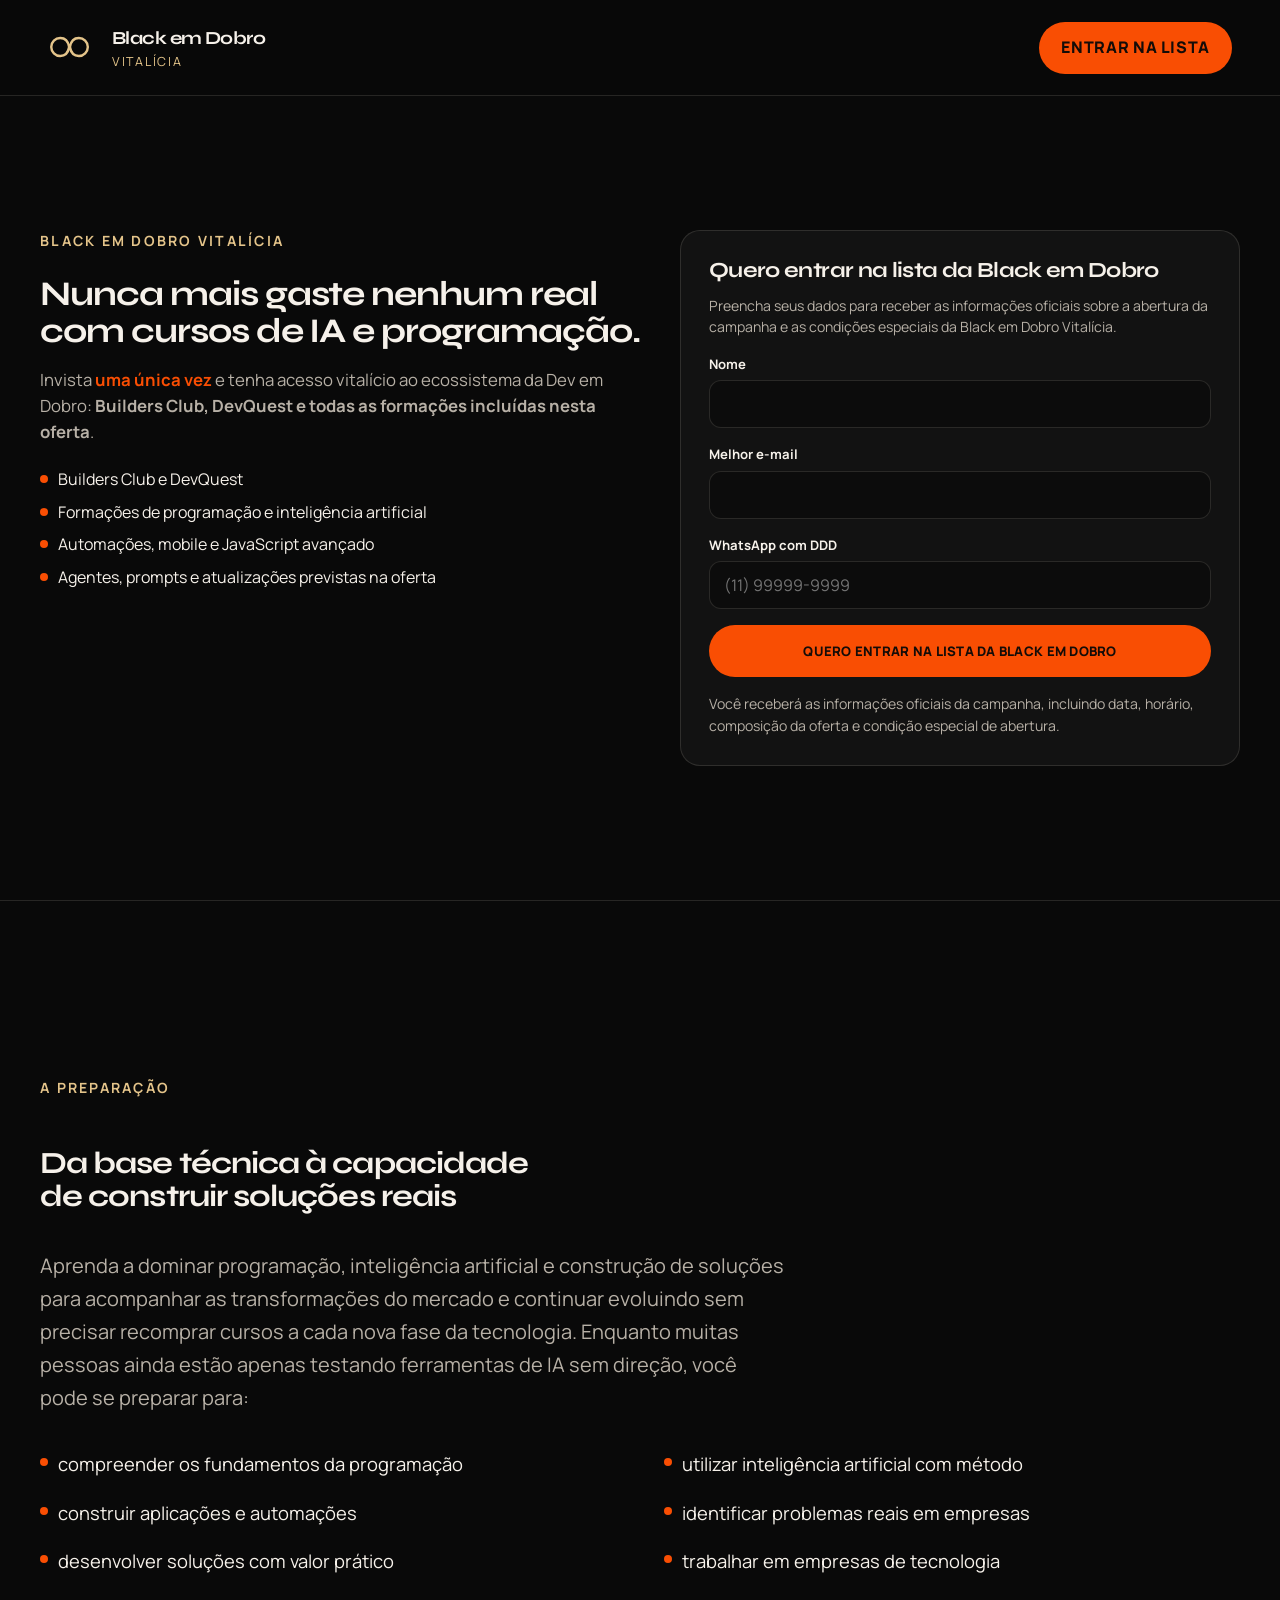
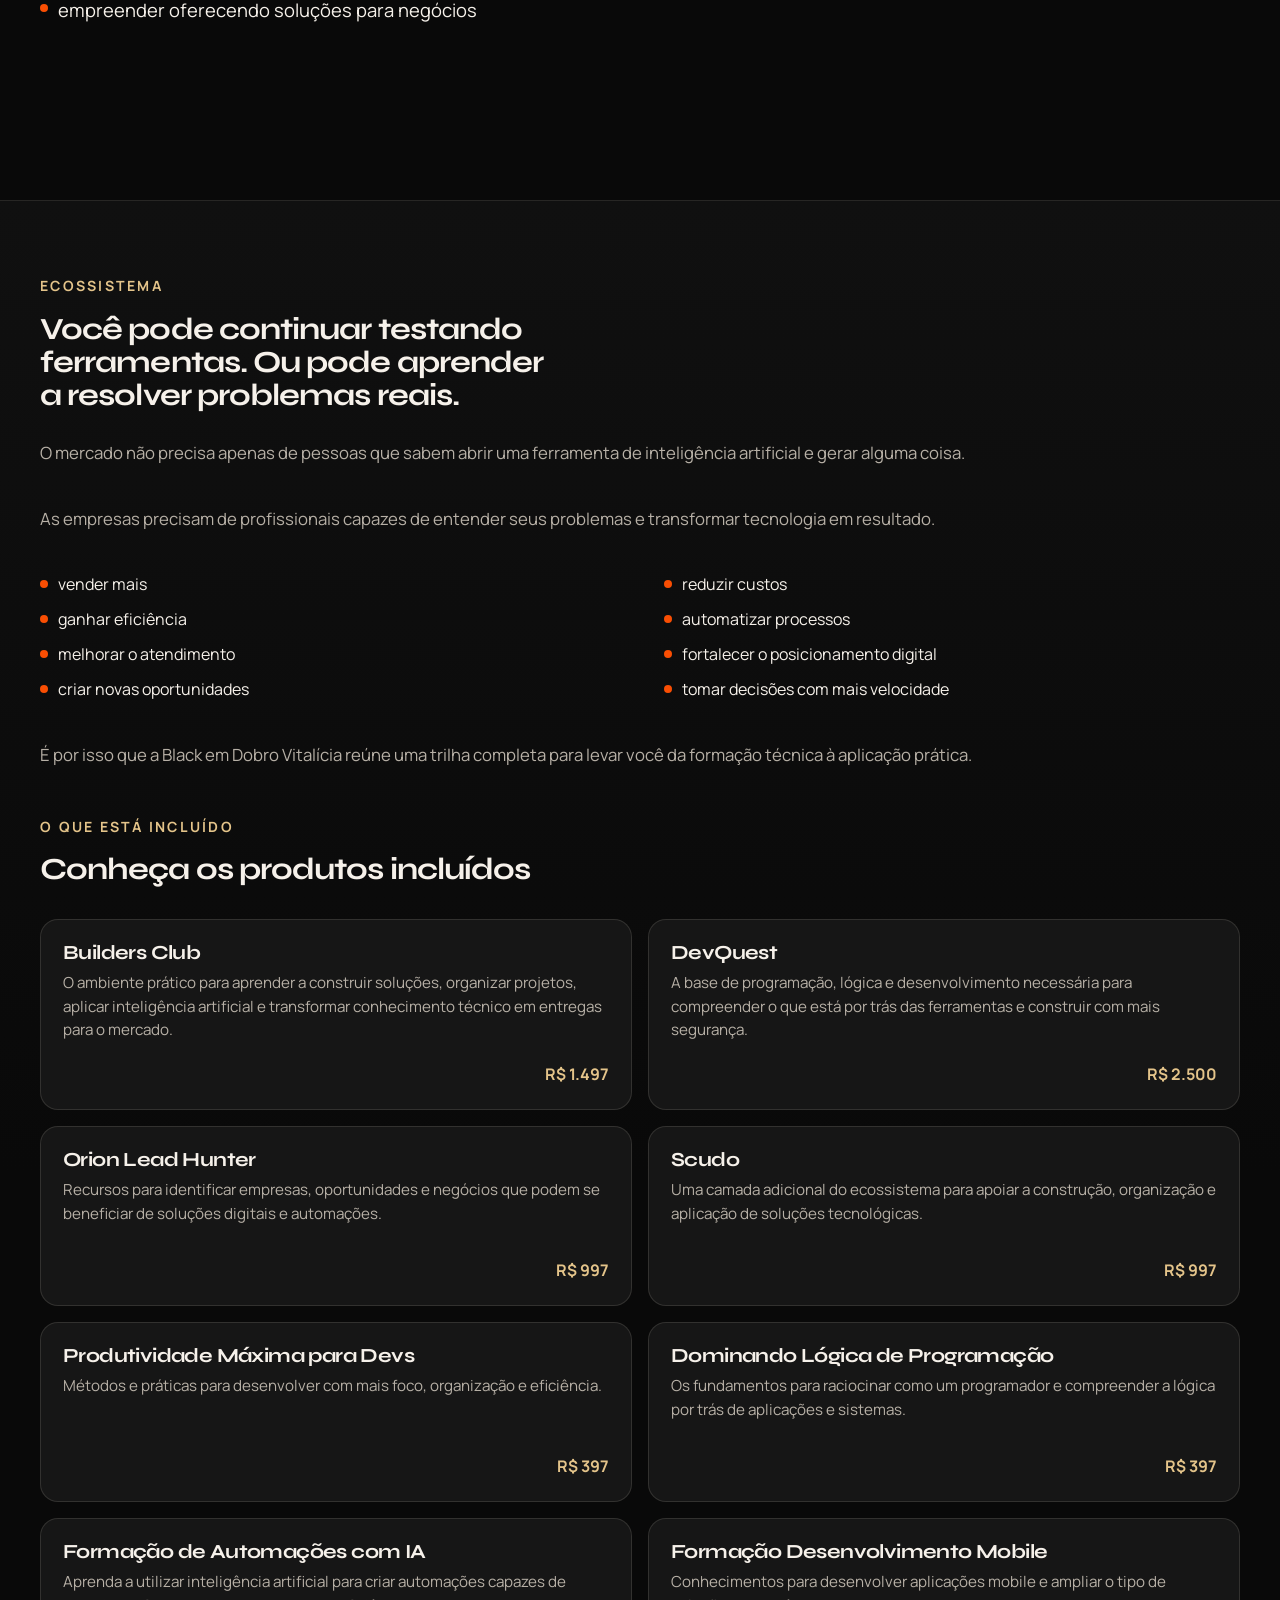
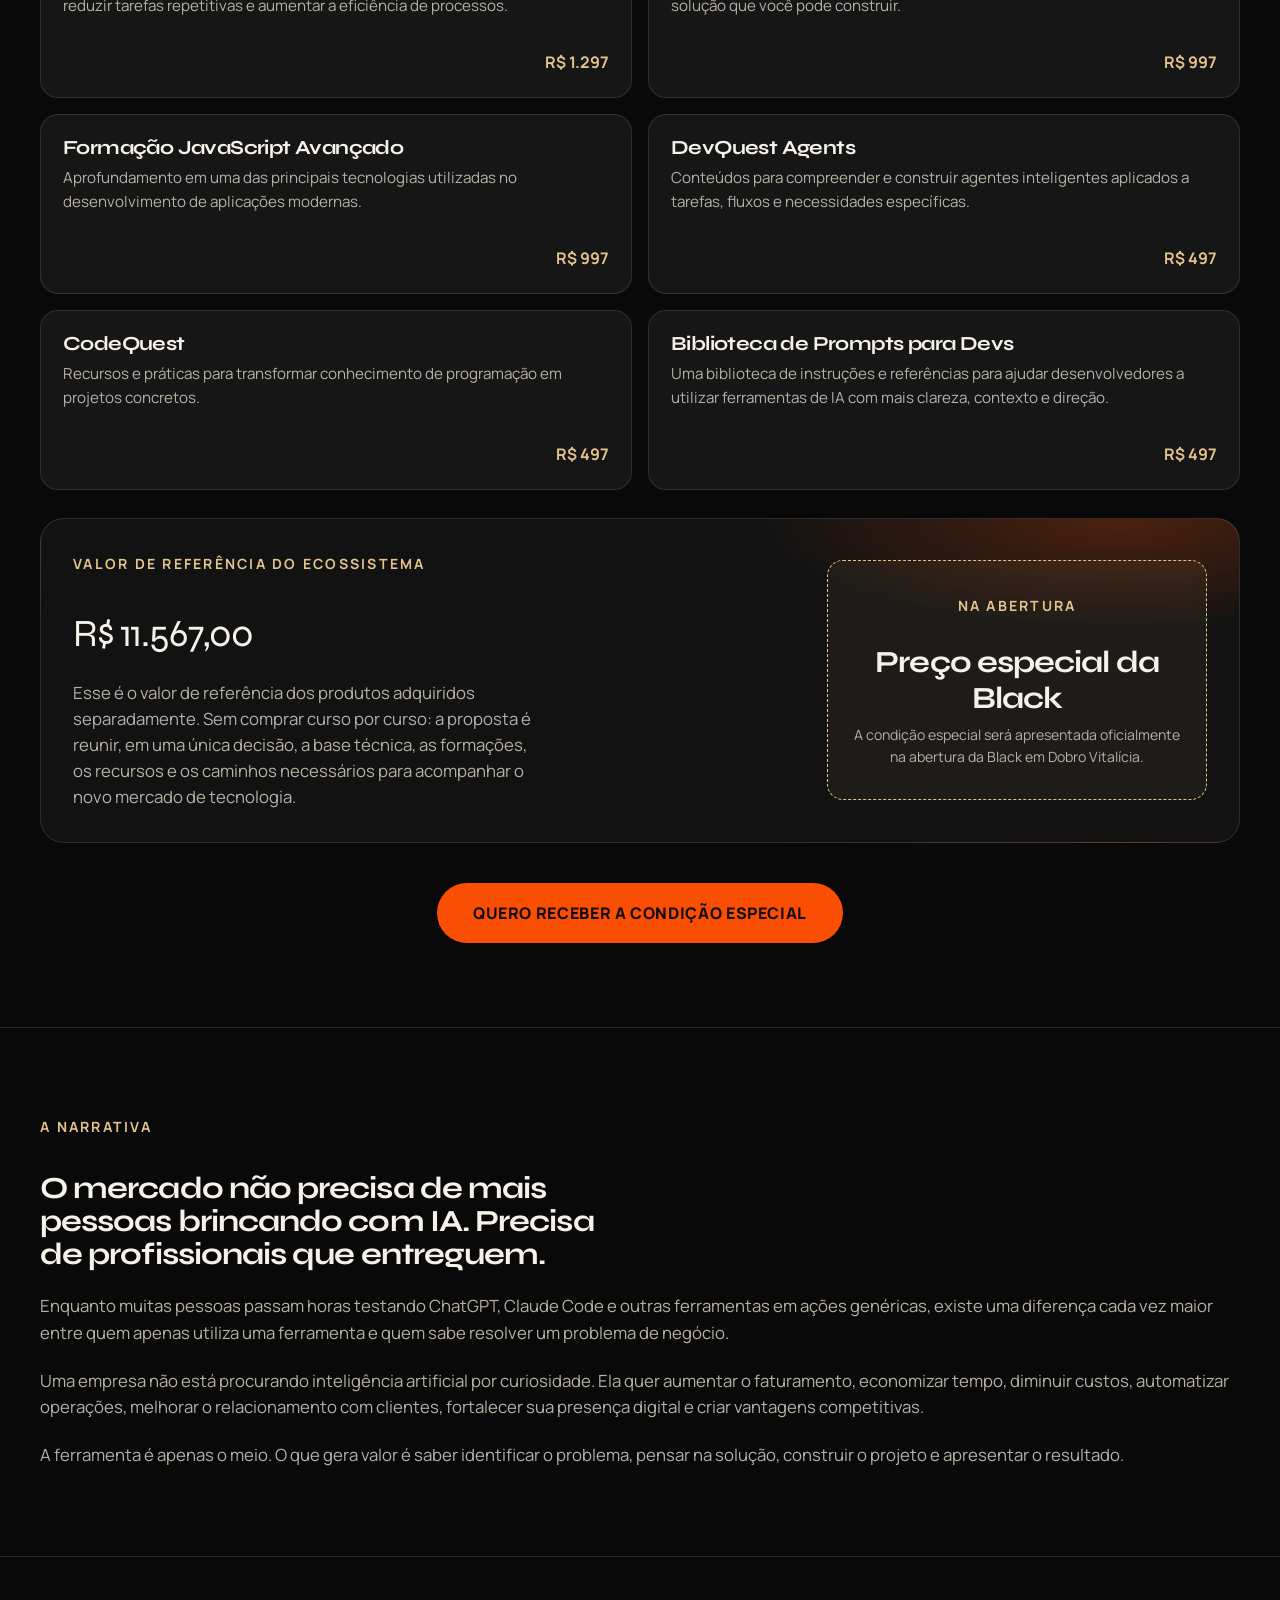
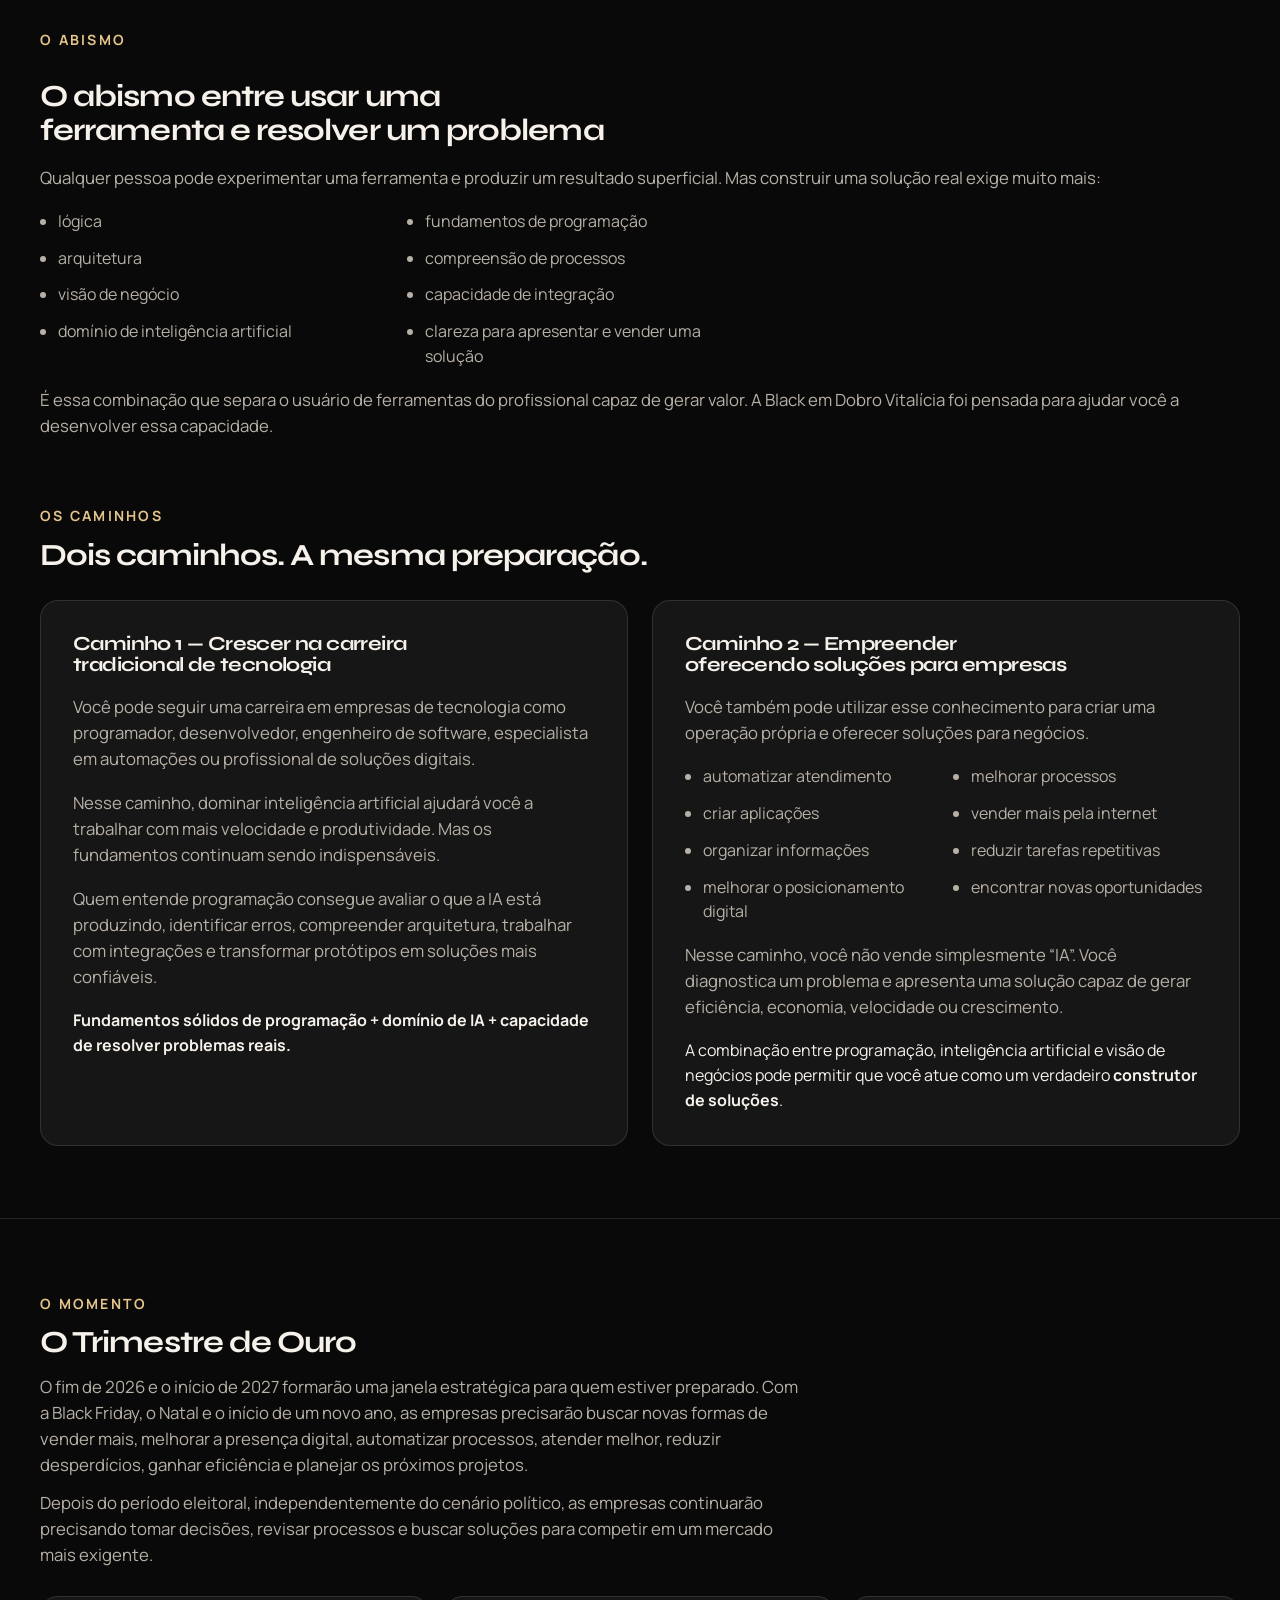
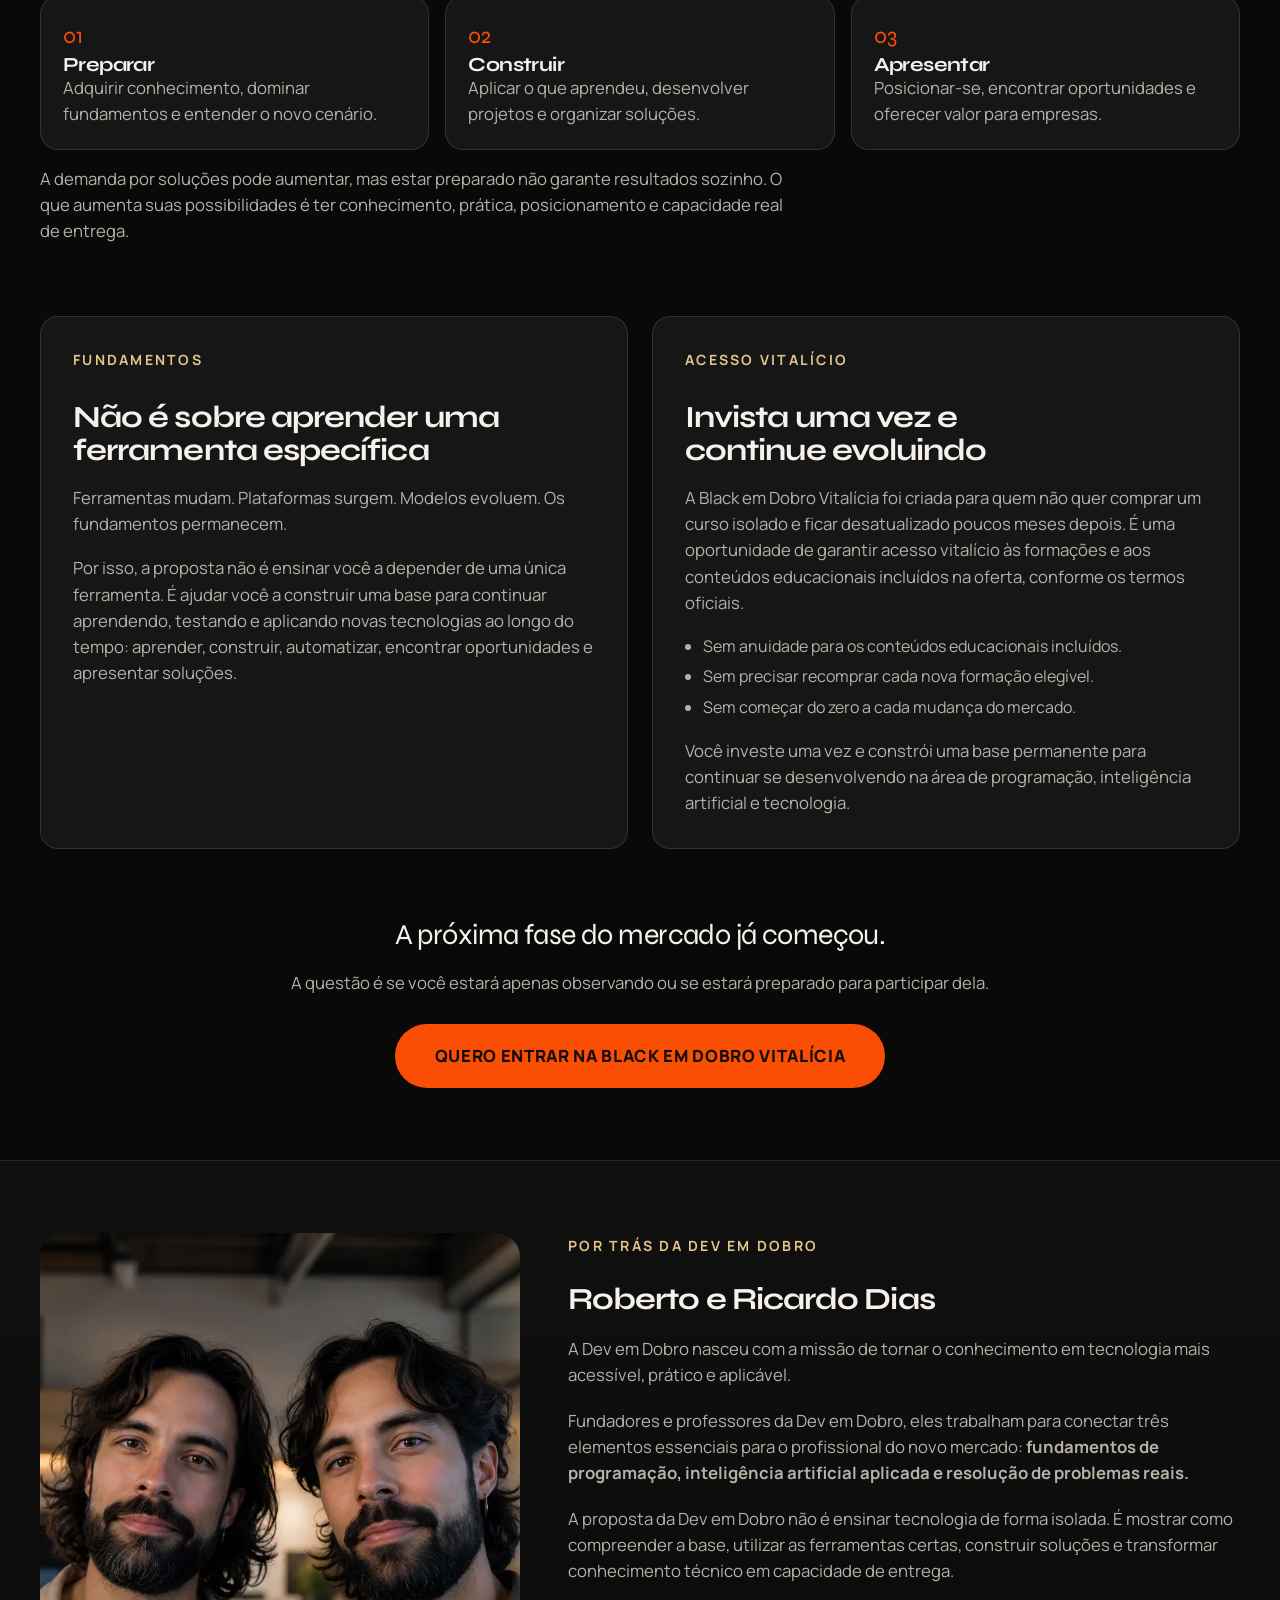
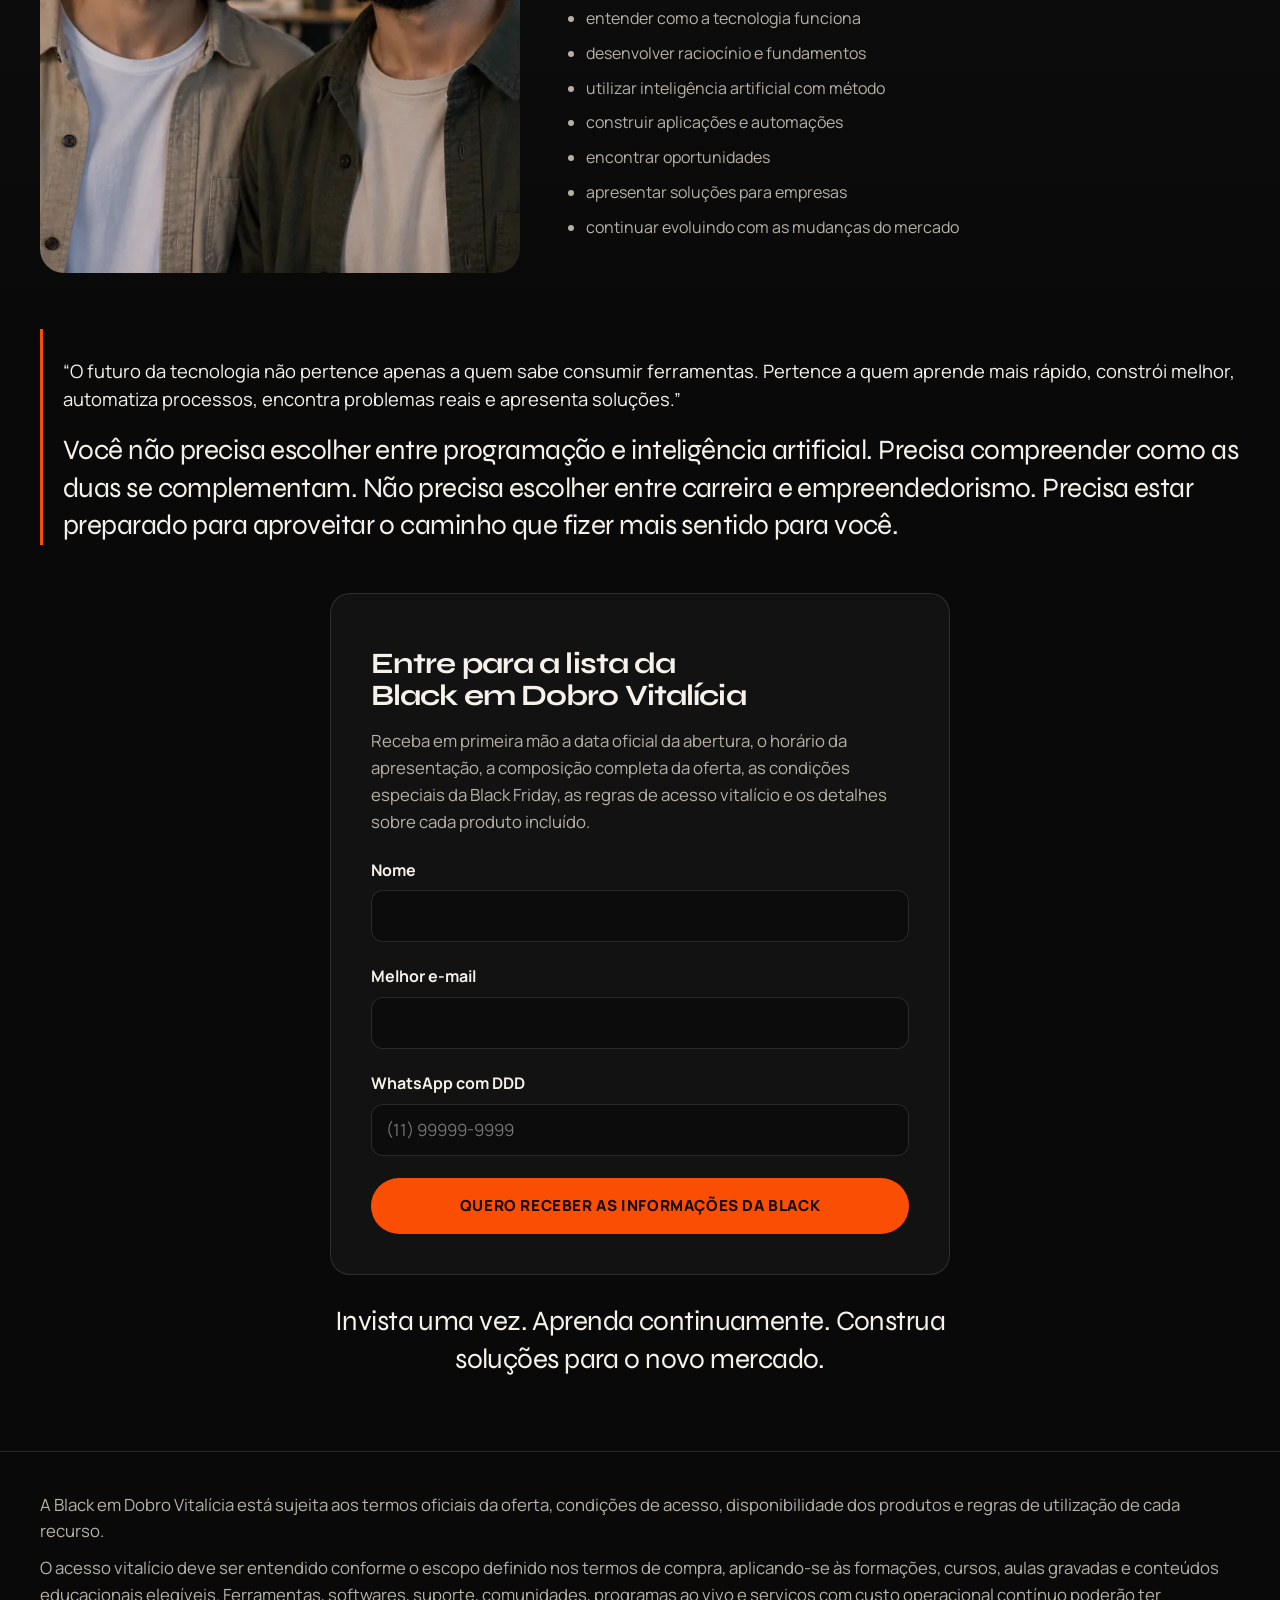
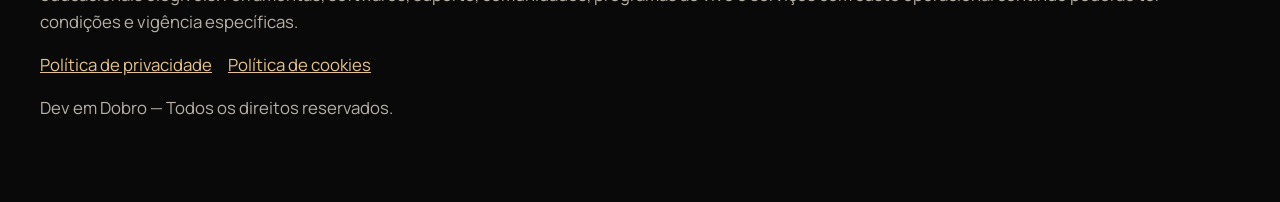
==== index.html @ 93ffc25d "feat: publica a landing da Black em Dobro Vitalicia Co-authored-by: Cursor <cursoragent@cursor.com>" ====
<!DOCTYPE html>
<html lang="pt-BR">
<head>
  <meta charset="utf-8">
  <meta name="viewport" content="width=device-width, initial-scale=1">
  <title>Black em Dobro Vitalícia — Dev em Dobro</title>
  <meta name="description" content="Invista uma única vez e tenha acesso vitalício ao ecossistema da Dev em Dobro: Builders Club, DevQuest e todas as formações incluídas nesta oferta.">
  <link rel="icon" href="data:image/svg+xml,%3Csvg xmlns='http://www.w3.org/2000/svg' viewBox='0 0 32 32'%3E%3Crect width='32' height='32' rx='8' fill='%23f94e03'/%3E%3Cpath d='M8 16c0-3 2-5 4.2-5 2.4 0 3.5 2 3.8 5-.3 3-1.4 5-3.8 5C10 21 8 19 8 16zm7.8 0c.3-3 1.4-5 3.8-5 2.2 0 4.2 2 4.2 5s-2 5-4.2 5c-2.4 0-3.5-2-3.8-5z' fill='%23140c08'/%3E%3C/svg%3E">
  <link rel="preconnect" href="https://fonts.googleapis.com">
  <link rel="preconnect" href="https://fonts.gstatic.com" crossorigin>
  <link rel="stylesheet" href="https://fonts.googleapis.com/css2?family=Manrope:wght@400;600;700;800&family=Syne:wght@600;700;800&display=swap">
  <link rel="stylesheet" href="./css/style.css">
</head>
<body>
  <header class="site-header">
    <div class="wrap">
      <a class="logo" href="#topo">
        <svg viewBox="0 0 64 32" aria-hidden="true">
          <path d="M4 16c0-6 5-11 11-11 7 0 10 5 11 11-1 6-4 11-11 11C9 27 4 22 4 16zm23 0c1-6 4-11 11-11 6 0 11 5 11 11s-5 11-11 11c-7 0-10-5-11-11z" fill="none" stroke="#e4c48a" stroke-width="3"/>
        </svg>
        <div>
          <strong>Black em Dobro</strong>
          <span>Vitalícia</span>
        </div>
      </a>
      <a class="btn" href="#lista">Entrar na lista</a>
    </div>
  </header>

  <main id="conteudo">
    <section class="hero" id="topo">
      <div class="wrap hero-grid">
        <div class="hero-copy">
          <p class="eyebrow">Black em Dobro Vitalícia</p>
          <h1>Nunca mais gaste nenhum real com cursos de IA e programação.</h1>
          <p class="lead">Invista <strong class="mark">uma única vez</strong> e tenha acesso vitalício ao ecossistema da Dev em Dobro: <strong>Builders Club, DevQuest e todas as formações incluídas nesta oferta</strong>.</p>
          <ul class="outcomes">
            <li>Builders Club e DevQuest</li>
            <li>Formações de programação e inteligência artificial</li>
            <li>Automações, mobile e JavaScript avançado</li>
            <li>Agentes, prompts e atualizações previstas na oferta</li>
          </ul>
        </div>

        <div class="panel" id="lista">
          <h2>Quero entrar na lista da Black em Dobro</h2>
          <p class="form-note">Preencha seus dados para receber as informações oficiais sobre a abertura da campanha e as condições especiais da Black em Dobro Vitalícia.</p>
          <form class="form" data-waitlist novalidate>
            <label class="hp">Site<input name="website" type="text" tabindex="-1" autocomplete="off"></label>
            <label class="field">
              <span>Nome</span>
              <input name="nome" type="text" autocomplete="name" maxlength="80" required>
              <small class="field-error"></small>
            </label>
            <label class="field">
              <span>Melhor e-mail</span>
              <input name="email" type="email" autocomplete="email" maxlength="120" required>
              <small class="field-error"></small>
            </label>
            <label class="field">
              <span>WhatsApp com DDD</span>
              <input name="whatsapp" type="tel" inputmode="numeric" autocomplete="tel" maxlength="15" placeholder="(11) 99999-9999" required>
              <small class="field-error"></small>
            </label>
            <button class="btn" type="submit">Quero entrar na lista da Black em Dobro</button>
            <p class="form-note">Você receberá as informações oficiais da campanha, incluindo data, horário, composição da oferta e condição especial de abertura.</p>
          </form>
        </div>
      </div>
    </section>

    <section class="screen" id="preparar">
      <div class="wrap prepare">
        <p class="eyebrow">A preparação</p>
        <h2>Da base técnica à capacidade de construir soluções reais</h2>
        <p class="lead">Aprenda a dominar programação, inteligência artificial e construção de soluções para acompanhar as transformações do mercado e continuar evoluindo sem precisar recomprar cursos a cada nova fase da tecnologia. Enquanto muitas pessoas ainda estão apenas testando ferramentas de IA sem direção, você pode se preparar para:</p>
        <ul class="outcomes">
          <li>compreender os fundamentos da programação</li>
          <li>utilizar inteligência artificial com método</li>
          <li>construir aplicações e automações</li>
          <li>identificar problemas reais em empresas</li>
          <li>desenvolver soluções com valor prático</li>
          <li>trabalhar em empresas de tecnologia</li>
          <li>empreender oferecendo soluções para negócios</li>
        </ul>
      </div>
    </section>

    <section class="band band--raise" id="ecossistema">
      <div class="wrap eco-intro">
        <p class="eyebrow">Ecossistema</p>
        <h2>Você pode continuar testando ferramentas. Ou pode aprender a resolver problemas reais.</h2>
        <div class="stack">
          <p class="lead">O mercado não precisa apenas de pessoas que sabem abrir uma ferramenta de inteligência artificial e gerar alguma coisa.</p>
          <p class="lead">As empresas precisam de profissionais capazes de entender seus problemas e transformar tecnologia em resultado.</p>
          <ul class="wants">
            <li>vender mais</li>
            <li>reduzir custos</li>
            <li>ganhar eficiência</li>
            <li>automatizar processos</li>
            <li>melhorar o atendimento</li>
            <li>fortalecer o posicionamento digital</li>
            <li>criar novas oportunidades</li>
            <li>tomar decisões com mais velocidade</li>
          </ul>
          <p class="lead">É por isso que a Black em Dobro Vitalícia reúne uma trilha completa para levar você da formação técnica à aplicação prática.</p>
        </div>
      </div>

      <div class="wrap">
        <p class="eyebrow" style="margin-top:48px">O que está incluído</p>
        <h2>Conheça os produtos incluídos</h2>
        <div class="products">
          <article class="product"><div><h3>Builders Club</h3><p>O ambiente prático para aprender a construir soluções, organizar projetos, aplicar inteligência artificial e transformar conhecimento técnico em entregas para o mercado.</p></div><strong>R$ 1.497</strong></article>
          <article class="product"><div><h3>DevQuest</h3><p>A base de programação, lógica e desenvolvimento necessária para compreender o que está por trás das ferramentas e construir com mais segurança.</p></div><strong>R$ 2.500</strong></article>
          <article class="product"><div><h3>Orion Lead Hunter</h3><p>Recursos para identificar empresas, oportunidades e negócios que podem se beneficiar de soluções digitais e automações.</p></div><strong>R$ 997</strong></article>
          <article class="product"><div><h3>Scudo</h3><p>Uma camada adicional do ecossistema para apoiar a construção, organização e aplicação de soluções tecnológicas.</p></div><strong>R$ 997</strong></article>
          <article class="product"><div><h3>Produtividade Máxima para Devs</h3><p>Métodos e práticas para desenvolver com mais foco, organização e eficiência.</p></div><strong>R$ 397</strong></article>
          <article class="product"><div><h3>Dominando Lógica de Programação</h3><p>Os fundamentos para raciocinar como um programador e compreender a lógica por trás de aplicações e sistemas.</p></div><strong>R$ 397</strong></article>
          <article class="product"><div><h3>Formação de Automações com IA</h3><p>Aprenda a utilizar inteligência artificial para criar automações capazes de reduzir tarefas repetitivas e aumentar a eficiência de processos.</p></div><strong>R$ 1.297</strong></article>
          <article class="product"><div><h3>Formação Desenvolvimento Mobile</h3><p>Conhecimentos para desenvolver aplicações mobile e ampliar o tipo de solução que você pode construir.</p></div><strong>R$ 997</strong></article>
          <article class="product"><div><h3>Formação JavaScript Avançado</h3><p>Aprofundamento em uma das principais tecnologias utilizadas no desenvolvimento de aplicações modernas.</p></div><strong>R$ 997</strong></article>
          <article class="product"><div><h3>DevQuest Agents</h3><p>Conteúdos para compreender e construir agentes inteligentes aplicados a tarefas, fluxos e necessidades específicas.</p></div><strong>R$ 497</strong></article>
          <article class="product"><div><h3>CodeQuest</h3><p>Recursos e práticas para transformar conhecimento de programação em projetos concretos.</p></div><strong>R$ 497</strong></article>
          <article class="product"><div><h3>Biblioteca de Prompts para Devs</h3><p>Uma biblioteca de instruções e referências para ajudar desenvolvedores a utilizar ferramentas de IA com mais clareza, contexto e direção.</p></div><strong>R$ 497</strong></article>
        </div>

        <div class="price-block">
          <div>
            <p class="eyebrow">Valor de referência do ecossistema</p>
            <p class="ref">R$ 11.567,00</p>
            <p class="lead">Esse é o valor de referência dos produtos adquiridos separadamente. Sem comprar curso por curso: a proposta é reunir, em uma única decisão, a base técnica, as formações, os recursos e os caminhos necessários para acompanhar o novo mercado de tecnologia.</p>
          </div>
          <div class="special">
            <p class="eyebrow">Na abertura</p>
            <b>Preço especial da Black</b>
            <p class="form-note" style="margin-top:8px">A condição especial será apresentada oficialmente na abertura da Black em Dobro Vitalícia.</p>
          </div>
        </div>
        <p><a class="btn" href="#lista">Quero receber a condição especial</a></p>
      </div>
    </section>

    <section class="screen" id="narrativa">
      <div class="wrap stack">
        <p class="eyebrow">A narrativa</p>
        <h2>O mercado não precisa de mais pessoas brincando com IA. Precisa de profissionais que entreguem.</h2>
        <p class="lead">Enquanto muitas pessoas passam horas testando ChatGPT, Claude Code e outras ferramentas em ações genéricas, existe uma diferença cada vez maior entre quem apenas utiliza uma ferramenta e quem sabe resolver um problema de negócio.</p>
        <p class="lead">Uma empresa não está procurando inteligência artificial por curiosidade. Ela quer aumentar o faturamento, economizar tempo, diminuir custos, automatizar operações, melhorar o relacionamento com clientes, fortalecer sua presença digital e criar vantagens competitivas.</p>
        <p class="lead">A ferramenta é apenas o meio. O que gera valor é saber identificar o problema, pensar na solução, construir o projeto e apresentar o resultado.</p>
      </div>
    </section>

    <section class="band" id="abismo">
      <div class="wrap stack">
        <p class="eyebrow">O abismo</p>
        <h2>O abismo entre usar uma ferramenta e resolver um problema</h2>
        <p class="lead">Qualquer pessoa pode experimentar uma ferramenta e produzir um resultado superficial. Mas construir uma solução real exige muito mais:</p>
        <ul class="plain">
          <li>lógica</li>
          <li>fundamentos de programação</li>
          <li>arquitetura</li>
          <li>compreensão de processos</li>
          <li>visão de negócio</li>
          <li>capacidade de integração</li>
          <li>domínio de inteligência artificial</li>
          <li>clareza para apresentar e vender uma solução</li>
        </ul>
        <p class="lead">É essa combinação que separa o usuário de ferramentas do profissional capaz de gerar valor. A Black em Dobro Vitalícia foi pensada para ajudar você a desenvolver essa capacidade.</p>
      </div>

      <div class="wrap" id="caminhos">
        <p class="eyebrow">Os caminhos</p>
        <h2>Dois caminhos. A mesma preparação.</h2>
        <div class="paths">
          <article class="path">
            <h3>Caminho 1 — Crescer na carreira tradicional de tecnologia</h3>
            <p class="lead">Você pode seguir uma carreira em empresas de tecnologia como programador, desenvolvedor, engenheiro de software, especialista em automações ou profissional de soluções digitais.</p>
            <p class="lead">Nesse caminho, dominar inteligência artificial ajudará você a trabalhar com mais velocidade e produtividade. Mas os fundamentos continuam sendo indispensáveis.</p>
            <p class="lead">Quem entende programação consegue avaliar o que a IA está produzindo, identificar erros, compreender arquitetura, trabalhar com integrações e transformar protótipos em soluções mais confiáveis.</p>
            <p><strong>Fundamentos sólidos de programação + domínio de IA + capacidade de resolver problemas reais.</strong></p>
          </article>
          <article class="path">
            <h3>Caminho 2 — Empreender oferecendo soluções para empresas</h3>
            <p class="lead">Você também pode utilizar esse conhecimento para criar uma operação própria e oferecer soluções para negócios.</p>
            <ul class="plain">
              <li>automatizar atendimento</li>
              <li>melhorar processos</li>
              <li>criar aplicações</li>
              <li>vender mais pela internet</li>
              <li>organizar informações</li>
              <li>reduzir tarefas repetitivas</li>
              <li>melhorar o posicionamento digital</li>
              <li>encontrar novas oportunidades</li>
            </ul>
            <p class="lead">Nesse caminho, você não vende simplesmente “IA”. Você diagnostica um problema e apresenta uma solução capaz de gerar eficiência, economia, velocidade ou crescimento.</p>
            <p>A combinação entre programação, inteligência artificial e visão de negócios pode permitir que você atue como um verdadeiro <strong>construtor de soluções</strong>.</p>
          </article>
        </div>
      </div>
    </section>

    <section class="band" id="trimestre">
      <div class="wrap">
        <p class="eyebrow">O momento</p>
        <h2>O Trimestre de Ouro</h2>
        <p class="lead" style="margin-top:14px;max-width:760px">O fim de 2026 e o início de 2027 formarão uma janela estratégica para quem estiver preparado. Com a Black Friday, o Natal e o início de um novo ano, as empresas precisarão buscar novas formas de vender mais, melhorar a presença digital, automatizar processos, atender melhor, reduzir desperdícios, ganhar eficiência e planejar os próximos projetos.</p>
        <p class="lead" style="margin-top:12px;max-width:760px">Depois do período eleitoral, independentemente do cenário político, as empresas continuarão precisando tomar decisões, revisar processos e buscar soluções para competir em um mercado mais exigente.</p>
        <div class="steps">
          <article class="step"><em>01</em><h3>Preparar</h3><p class="lead">Adquirir conhecimento, dominar fundamentos e entender o novo cenário.</p></article>
          <article class="step"><em>02</em><h3>Construir</h3><p class="lead">Aplicar o que aprendeu, desenvolver projetos e organizar soluções.</p></article>
          <article class="step"><em>03</em><h3>Apresentar</h3><p class="lead">Posicionar-se, encontrar oportunidades e oferecer valor para empresas.</p></article>
        </div>
        <p class="lead" style="margin-top:16px;max-width:760px">A demanda por soluções pode aumentar, mas estar preparado não garante resultados sozinho. O que aumenta suas possibilidades é ter conhecimento, prática, posicionamento e capacidade real de entrega.</p>
      </div>

      <div class="wrap close-grid">
        <article>
          <p class="eyebrow">Fundamentos</p>
          <h2>Não é sobre aprender uma ferramenta específica</h2>
          <div class="stack">
            <p class="lead">Ferramentas mudam. Plataformas surgem. Modelos evoluem. Os fundamentos permanecem.</p>
            <p class="lead">Por isso, a proposta não é ensinar você a depender de uma única ferramenta. É ajudar você a construir uma base para continuar aprendendo, testando e aplicando novas tecnologias ao longo do tempo: aprender, construir, automatizar, encontrar oportunidades e apresentar soluções.</p>
          </div>
        </article>
        <article>
          <p class="eyebrow">Acesso vitalício</p>
          <h2>Invista uma vez e continue evoluindo</h2>
          <div class="stack">
            <p class="lead">A Black em Dobro Vitalícia foi criada para quem não quer comprar um curso isolado e ficar desatualizado poucos meses depois. É uma oportunidade de garantir acesso vitalício às formações e aos conteúdos educacionais incluídos na oferta, conforme os termos oficiais.</p>
            <ul class="plain">
              <li>Sem anuidade para os conteúdos educacionais incluídos.</li>
              <li>Sem precisar recomprar cada nova formação elegível.</li>
              <li>Sem começar do zero a cada mudança do mercado.</li>
            </ul>
            <p class="lead">Você investe uma vez e constrói uma base permanente para continuar se desenvolvendo na área de programação, inteligência artificial e tecnologia.</p>
          </div>
        </article>
      </div>

      <div class="wrap close-cta">
        <p>A próxima fase do mercado já começou.</p>
        <p class="lead">A questão é se você estará apenas observando ou se estará preparado para participar dela.</p>
        <a class="btn" href="#lista-final">Quero entrar na Black em Dobro Vitalícia</a>
      </div>
    </section>

    <section class="band band--raise" id="fundadores">
      <div class="wrap founders">
        <img src="./assets/gemeos.webp" alt="Roberto e Ricardo Dias, fundadores da Dev em Dobro" width="560" height="640">
        <div>
          <p class="eyebrow">Por trás da Dev em Dobro</p>
          <h2>Roberto e Ricardo Dias</h2>
          <p class="lead">A Dev em Dobro nasceu com a missão de tornar o conhecimento em tecnologia mais acessível, prático e aplicável.</p>
          <p class="lead">Fundadores e professores da Dev em Dobro, eles trabalham para conectar três elementos essenciais para o profissional do novo mercado: <strong>fundamentos de programação, inteligência artificial aplicada e resolução de problemas reais.</strong></p>
          <p class="lead">A proposta da Dev em Dobro não é ensinar tecnologia de forma isolada. É mostrar como compreender a base, utilizar as ferramentas certas, construir soluções e transformar conhecimento técnico em capacidade de entrega.</p>
          <ul class="plain">
            <li>entender como a tecnologia funciona</li>
            <li>desenvolver raciocínio e fundamentos</li>
            <li>utilizar inteligência artificial com método</li>
            <li>construir aplicações e automações</li>
            <li>encontrar oportunidades</li>
            <li>apresentar soluções para empresas</li>
            <li>continuar evoluindo com as mudanças do mercado</li>
          </ul>
        </div>
      </div>

      <div class="closing-lines">
        <blockquote class="quote">“O futuro da tecnologia não pertence apenas a quem sabe consumir ferramentas. Pertence a quem aprende mais rápido, constrói melhor, automatiza processos, encontra problemas reais e apresenta soluções.”</blockquote>
        <p class="standout">Você não precisa escolher entre programação e inteligência artificial. Precisa compreender como as duas se complementam. Não precisa escolher entre carreira e empreendedorismo. Precisa estar preparado para aproveitar o caminho que fizer mais sentido para você.</p>
      </div>

      <div class="wrap">
        <div class="panel" id="lista-final" style="margin-top:36px">
          <h2>Entre para a lista da Black em Dobro Vitalícia</h2>
          <p class="form-note">Receba em primeira mão a data oficial da abertura, o horário da apresentação, a composição completa da oferta, as condições especiais da Black Friday, as regras de acesso vitalício e os detalhes sobre cada produto incluído.</p>
          <form class="form" data-waitlist novalidate>
            <label class="hp">Site<input name="website" type="text" tabindex="-1" autocomplete="off"></label>
            <label class="field"><span>Nome</span><input name="nome" type="text" autocomplete="name" maxlength="80" required><small class="field-error"></small></label>
            <label class="field"><span>Melhor e-mail</span><input name="email" type="email" autocomplete="email" maxlength="120" required><small class="field-error"></small></label>
            <label class="field"><span>WhatsApp com DDD</span><input name="whatsapp" type="tel" inputmode="numeric" autocomplete="tel" maxlength="15" placeholder="(11) 99999-9999" required><small class="field-error"></small></label>
            <button class="btn" type="submit">Quero receber as informações da Black</button>
          </form>
        </div>
        <p class="standout lista-close">Invista uma vez. Aprenda continuamente. Construa soluções para o novo mercado.</p>
      </div>
    </section>
  </main>

  <footer class="site-footer">
    <div class="wrap">
      <p>A Black em Dobro Vitalícia está sujeita aos termos oficiais da oferta, condições de acesso, disponibilidade dos produtos e regras de utilização de cada recurso.</p>
      <p style="margin-top:10px">O acesso vitalício deve ser entendido conforme o escopo definido nos termos de compra, aplicando-se às formações, cursos, aulas gravadas e conteúdos educacionais elegíveis. Ferramentas, softwares, suporte, comunidades, programas ao vivo e serviços com custo operacional contínuo poderão ter condições e vigência específicas.</p>
      <nav aria-label="Institucional">
        <a href="./privacidade.html">Política de privacidade</a>
        <a href="./cookies.html">Política de cookies</a>
      </nav>
      <p>Dev em Dobro — Todos os direitos reservados.</p>
    </div>
  </footer>
  <script src="./js/form.js"></script>
</body>
</html>
---- css/style.css ----
:root {
  --bg: #090909;
  --bg-raise: #121212;
  --bg-card: #161616;
  --line: rgba(255, 244, 230, 0.12);
  --text: #f6f1ea;
  --muted: #b7b0a6;
  --orange: #f94e03;
  --orange-deep: #c43b00;
  --gold: #e4c48a;
  --ink: #140c08;
  --danger: #ffb4a8;
  --ok: #b7f0c8;
  --max: 1200px;
  --header: 96px;
}

* { box-sizing: border-box; }
html { scroll-behavior: smooth; scroll-padding-top: calc(var(--header) + 16px); }
body {
  margin: 0;
  font-family: "Manrope", sans-serif;
  background: var(--bg);
  color: var(--text);
  line-height: 1.55;
  overflow-x: clip;
}
img { max-width: 100%; display: block; }
a { color: inherit; }
button, input { font: inherit; }

.wrap { width: min(var(--max), calc(100% - 40px)); max-width: var(--max); margin-inline: auto; }
.eyebrow {
  display: inline-flex;
  align-items: center;
  gap: 8px;
  letter-spacing: 0.16em;
  text-transform: uppercase;
  font-size: 0.88rem;
  font-weight: 700;
  margin-bottom: 12px;
  color: var(--gold);
}
h1, h2, h3 { font-family: "Syne", sans-serif; line-height: 1.08; letter-spacing: -0.03em; margin: 0; text-wrap: balance; }
h1 { font-size: clamp(1.85rem, 2.7vw, 2.85rem); overflow-wrap: break-word; }
h2 { font-size: clamp(1.7rem, 2.4vw, 2.35rem); max-width: 22em; }
h3 { font-size: 1.25rem; }
p { margin: 0; }
.lead { color: var(--muted); font-size: 1.05rem; }
.mark { color: var(--orange); }

.site-header {
  position: sticky;
  top: 0;
  z-index: 10;
  min-height: var(--header);
  display: flex;
  align-items: center;
  padding: 16px 0;
  backdrop-filter: blur(16px);
  background: rgba(9, 9, 9, 0.82);
  border-bottom: 1px solid var(--line);
}
.site-header .wrap { display: flex; align-items: center; justify-content: space-between; gap: 24px; padding-inline: 8px; }
.logo { display: flex; align-items: center; gap: 12px; text-decoration: none; }
.logo svg { width: 52px; height: 28px; }
.logo strong { display: block; font-family: "Syne", sans-serif; font-size: 1.15rem; letter-spacing: -0.03em; }
.logo span { display: block; color: var(--gold); font-size: 0.78rem; letter-spacing: 0.14em; text-transform: uppercase; }

.btn {
  display: inline-flex;
  align-items: center;
  justify-content: center;
  min-height: 52px;
  padding: 0 22px;
  border: 0;
  border-radius: 999px;
  background: var(--orange);
  color: var(--ink);
  font-weight: 800;
  letter-spacing: 0.04em;
  text-transform: uppercase;
  text-decoration: none;
  cursor: pointer;
}
.btn:hover { background: #ff6a28; }
.btn:focus-visible, input:focus-visible { outline: 2px solid var(--gold); outline-offset: 3px; }
.btn:disabled { opacity: 0.7; cursor: wait; }
.btn--ghost { background: transparent; color: var(--text); border: 1px solid var(--line); }

.hero {
  min-height: calc(100svh - var(--header));
  display: flex;
  align-items: center;
  padding: 40px 0;
}
.hero-grid {
  display: grid;
  grid-template-columns: minmax(0, 1fr) 560px;
  gap: 32px;
  align-items: stretch;
  justify-content: start;
}
.hero-copy { display: flex; flex-direction: column; height: 100%; }
.hero h1 { margin: 12px 0 16px; }
.hero .lead { max-width: 36rem; font-size: 1.05rem; }
.hero .panel { margin-top: 0; width: 560px; max-width: 100%; }
.hero .panel h2 { font-size: 1.35rem; }
.hero .panel .btn { width: 100%; letter-spacing: 0.02em; font-size: 0.82rem; }
.hero .outcomes { margin-top: 22px; }
.screen {
  min-height: 100svh;
  display: flex;
  align-items: center;
  justify-content: center;
  padding: 96px 0;
  border-top: 1px solid var(--line);
}
.screen > .wrap,
.band > .wrap {
  width: min(var(--max), calc(100% - 40px));
  max-width: var(--max);
  flex: none;
}
#narrativa { min-height: 0; padding: 88px 0; }
#caminhos { margin-top: 64px; }
#caminhos h2 { margin-top: 0; }
.screen .stack { gap: 22px; }
.screen h2,
#preparar h2,
.eco-intro h2 { max-width: 22em; font-size: clamp(1.7rem, 2.4vw, 2.35rem); }
#preparar .prepare { display: grid; gap: 36px; }
#preparar .lead { max-width: 62ch; margin: 0; font-size: 1.25rem; line-height: 1.65; }
#preparar .outcomes { margin: 0; gap: 20px 48px; font-size: 1.15rem; grid-template-columns: 1fr 1fr; }
#abismo .plain {
  margin: 0;
  display: grid;
  grid-template-columns: 1fr 1fr;
  gap: 12px 32px;
  max-width: 720px;
}
#abismo .plain li + li { margin-top: 0; }
.outcomes { margin: 28px 0 0; padding: 0; list-style: none; display: grid; gap: 8px; }
.outcomes li { display: flex; gap: 10px; color: var(--text); }
.outcomes li::before { content: ""; width: 8px; height: 8px; margin-top: 8px; border-radius: 50%; background: var(--orange); flex: none; }

.panel {
  margin-top: 28px;
  padding: 28px;
  background: var(--bg-raise);
  border: 1px solid var(--line);
  border-radius: 20px;
}
.panel h2, .panel h3 { margin-bottom: 12px; max-width: none; font-size: 1.35rem; }
.form { display: grid; gap: 16px; margin-top: 16px; }
.hp { position: absolute; left: -9999px; width: 1px; height: 1px; overflow: hidden; }
.field { display: grid; gap: 6px; }
.field span { font-size: 0.82rem; font-weight: 700; }
input {
  width: 100%;
  min-height: 48px;
  font-size: 16px;
  border-radius: 12px;
  border: 1px solid var(--line);
  background: #0c0c0c;
  color: var(--text);
  padding: 0 14px;
}
.form-note, .field-error, .form-alert { font-size: 0.88rem; color: var(--muted); }
.field-error { color: var(--danger); min-height: 0; }
.field-error:empty { display: none; }
.form-alert { margin-bottom: 8px; }
.form-alert--ok { color: var(--ok); }
.form.is-done { display: block; }
.form.is-done .field, .form.is-done button { display: none; }

.band { padding: 72px 0; border-top: 1px solid var(--line); }
.band--raise { background: linear-gradient(180deg, #101010, #090909 40%); }
.split { display: grid; grid-template-columns: minmax(0, 0.9fr) minmax(0, 1.1fr); gap: 40px; align-items: start; }
.wants { margin: 18px 0 0; padding: 0; list-style: none; display: grid; grid-template-columns: 1fr 1fr; gap: 10px 48px; }
.wants li { display: flex; gap: 10px; align-items: flex-start; }
.wants li::before { content: ""; width: 8px; height: 8px; margin-top: 8px; border-radius: 50%; background: var(--orange); flex: none; }

#ecossistema .eyebrow { margin-bottom: 16px; }
#ecossistema .stack { margin-top: 28px; }
#ecossistema .lead + .lead,
#ecossistema .wants,
#ecossistema .wants + .lead { margin-top: 22px; }
#ecossistema .wants { gap: 10px 48px; }

.products {
  display: grid;
  grid-template-columns: 1fr 1fr;
  gap: 16px;
  margin-top: 32px;
}
.product {
  display: flex;
  flex-direction: column;
  justify-content: space-between;
  gap: 20px;
  min-height: 180px;
  padding: 22px;
  background: var(--bg-card);
  border: 1px solid var(--line);
  border-radius: 18px;
  cursor: pointer;
  transition: border-color 0.2s ease, transform 0.2s ease, background 0.2s ease;
}
.product p { color: var(--muted); margin-top: 8px; font-size: 0.95rem; }
.product strong { color: var(--gold); white-space: nowrap; align-self: flex-end; }
.product:hover {
  border-color: var(--orange);
  background: #1c1c1c;
  transform: translateY(-4px);
}

.price-block {
  margin-top: 28px;
  padding: 32px;
  border-radius: 24px;
  background:
    radial-gradient(600px 180px at 90% 0%, rgba(249, 78, 3, 0.25), transparent 60%),
    var(--bg-raise);
  border: 1px solid var(--line);
  display: grid;
  grid-template-columns: minmax(0, 1fr) minmax(280px, 380px);
  gap: 40px;
  align-items: center;
  cursor: pointer;
}
.price-block .lead { max-width: 46ch; }
.ref {
  font-family: "Syne", sans-serif;
  font-size: clamp(1.8rem, 3vw, 2.6rem);
  letter-spacing: -0.03em;
  white-space: nowrap;
  margin: 14px 0 16px;
}
.special {
  width: 100%;
  padding: 32px 24px;
  border-radius: 16px;
  border: 1px dashed var(--gold);
  background: rgba(228, 196, 138, 0.06);
  text-align: center;
}
.special b {
  display: block;
  margin-top: 12px;
  font-family: "Syne", sans-serif;
  font-size: clamp(1.6rem, 2.4vw, 2rem);
  line-height: 1.15;
  letter-spacing: -0.03em;
}
.price-block + p { margin-top: 40px; margin-bottom: 12px; text-align: center; }
.price-block + p .btn { min-height: 60px; padding: 0 36px; font-size: 1rem; }

.stack { display: grid; gap: 18px; }
.abyss {
  margin-top: 72px;
  display: grid;
  grid-template-columns: minmax(0, 0.9fr) minmax(0, 1.1fr);
  gap: 28px 48px;
  align-items: start;
}
.abyss .plain { margin: 8px 0 0; display: grid; gap: 10px; }
.abyss .plain li + li { margin-top: 0; }
.close-grid {
  margin-top: 72px;
  display: grid;
  grid-template-columns: 1fr 1fr;
  gap: 24px;
}
.close-grid article {
  display: flex;
  flex-direction: column;
  gap: 18px;
  padding: 32px;
  background: var(--bg-card);
  border: 1px solid var(--line);
  border-radius: 18px;
}
.close-grid .plain { margin: 0; }
.close-cta {
  margin-top: 64px;
  display: grid;
  justify-items: center;
  gap: 12px;
  text-align: center;
}
.close-cta p:first-child {
  font-family: "Syne", sans-serif;
  font-size: clamp(1.4rem, 2.4vw, 1.8rem);
  letter-spacing: -0.02em;
}
.close-cta .btn { margin-top: 16px; min-height: 64px; padding: 0 40px; font-size: 1.05rem; }
.paths { display: grid; grid-template-columns: 1fr 1fr; gap: 24px; margin-top: 28px; }
.path {
  display: flex;
  flex-direction: column;
  gap: 18px;
  padding: 32px;
  background: var(--bg-card);
  border: 1px solid var(--line);
  border-radius: 18px;
}
.step {
  padding: 22px;
  background: var(--bg-card);
  border: 1px solid var(--line);
  border-radius: 18px;
}
.path .plain { margin: 0; }
.path .plain li + li { margin-top: 10px; }
.path ol, .plain { margin: 12px 0 0; padding-left: 18px; color: var(--muted); }
.path li + li, .plain li + li { margin-top: 6px; }
.steps { display: grid; grid-template-columns: repeat(3, 1fr); gap: 16px; margin-top: 28px; }
.step em { color: var(--orange); font-style: normal; font-family: "Syne", sans-serif; font-size: 1.4rem; }

.quote {
  margin: 22px 0 0;
  padding-left: 16px;
  border-left: 3px solid var(--orange);
  font-size: 1.15rem;
}
.founders {
  display: grid;
  grid-template-columns: minmax(280px, 480px) minmax(0, 1fr);
  gap: 48px;
  align-items: start;
}
.founders img {
  width: 100%;
  border-radius: 24px;
  object-fit: cover;
  aspect-ratio: 4 / 5;
}
#fundadores h2 { margin-top: 14px; }
#fundadores h2 + .lead,
#fundadores .lead + .lead,
#fundadores .plain + .lead { margin-top: 20px; }
#fundadores .plain { margin-top: 22px; }
#fundadores .plain li + li { margin-top: 10px; }
#fundadores .quote { margin-top: 28px; }

.closing-lines {
  width: min(var(--max), calc(100% - 40px));
  margin: 56px auto 48px;
  display: grid;
  gap: 18px;
  text-align: left;
  padding-left: 20px;
  border-left: 3px solid var(--orange);
}
.closing-lines .quote {
  margin: 0;
  padding-left: 0;
  border-left: 0;
  max-width: none;
}
.standout {
  margin: 0;
  font-family: "Syne", sans-serif;
  font-size: clamp(1.35rem, 2.2vw, 1.75rem);
  line-height: 1.35;
  letter-spacing: -0.02em;
}
#lista-final { max-width: 620px; margin-inline: auto; padding: 40px; }
#lista-final h2 { margin-bottom: 16px; font-size: 1.85rem; }
#lista-final .form-note { font-size: 1.05rem; line-height: 1.6; }
#lista-final .form { gap: 22px; margin-top: 22px; }
#lista-final .field { gap: 8px; }
#lista-final .field span { font-size: 1rem; }
#lista-final input { min-height: 52px; font-size: 1.05rem; }
#lista-final .btn { min-height: 56px; font-size: 0.95rem; }
.lista-close { max-width: 620px; margin: 28px auto 0; text-align: center; }
.site-footer { padding: 40px 0 80px; color: var(--muted); font-size: 1.05rem; line-height: 1.6; border-top: 1px solid var(--line); }
.site-footer nav { display: flex; flex-wrap: wrap; gap: 16px; margin: 16px 0; }
.site-footer a { color: var(--gold); }
.legal { padding: 56px 0 80px; }
.legal .wrap { width: min(760px, calc(100% - 48px)); }
.legal h1 { margin: 8px 0 16px; max-width: none; }
.legal h2 { margin-top: 36px; max-width: none; font-size: 1.45rem; }
.legal p, .legal li { color: var(--muted); max-width: none; }
.legal p + p, .legal ul, .legal h2 + p { margin-top: 12px; }
.legal ul { padding-left: 18px; }
.legal li + li { margin-top: 8px; }
.legal a { color: var(--gold); }

.mobile-cta { display: none; }

@media (max-width: 860px) {
  h1 { font-size: clamp(1.7rem, 8vw, 2.3rem); }
  .hero { min-height: auto; align-items: stretch; padding: 28px 0 48px; }
  .ref { white-space: normal; }
  .site-header .btn {
    min-height: 40px;
    padding: 0 14px;
    font-size: 0.72rem;
    letter-spacing: 0.02em;
  }
  .hero-grid, .split, .paths, .steps, .founders, .price-block, .abyss, .close-grid { grid-template-columns: minmax(0, 1fr); }
  .wants { grid-template-columns: 1fr; }
  .hero-grid > *, .split > *, .founders > * { min-width: 0; }
  .hero .panel { width: 100%; }
  .prepare .outcomes { grid-template-columns: 1fr; }
  .prepare h2, .screen h2, #preparar h2 { max-width: none; }
  #abismo .plain { grid-template-columns: 1fr; }
  .screen { min-height: auto; align-items: flex-start; padding: 72px 0; }
  .product { min-height: 0; }
  .products { grid-template-columns: 1fr; }
  .path, .close-grid article, .panel { padding: 22px; }
  .founders { gap: 28px; }
  .founders img { max-width: 280px; margin-inline: auto; }
  .closing-lines { margin: 48px auto; }
  .close-cta { margin-top: 40px; }
  .close-cta .btn, .price-block + p .btn { max-width: 100%; padding-inline: 20px; }
  #lista-final { max-width: none; }
}
@media (prefers-reduced-motion: reduce) {
  html { scroll-behavior: auto; }
  .product { transition: none; }
  .product:hover { transform: none; }
}
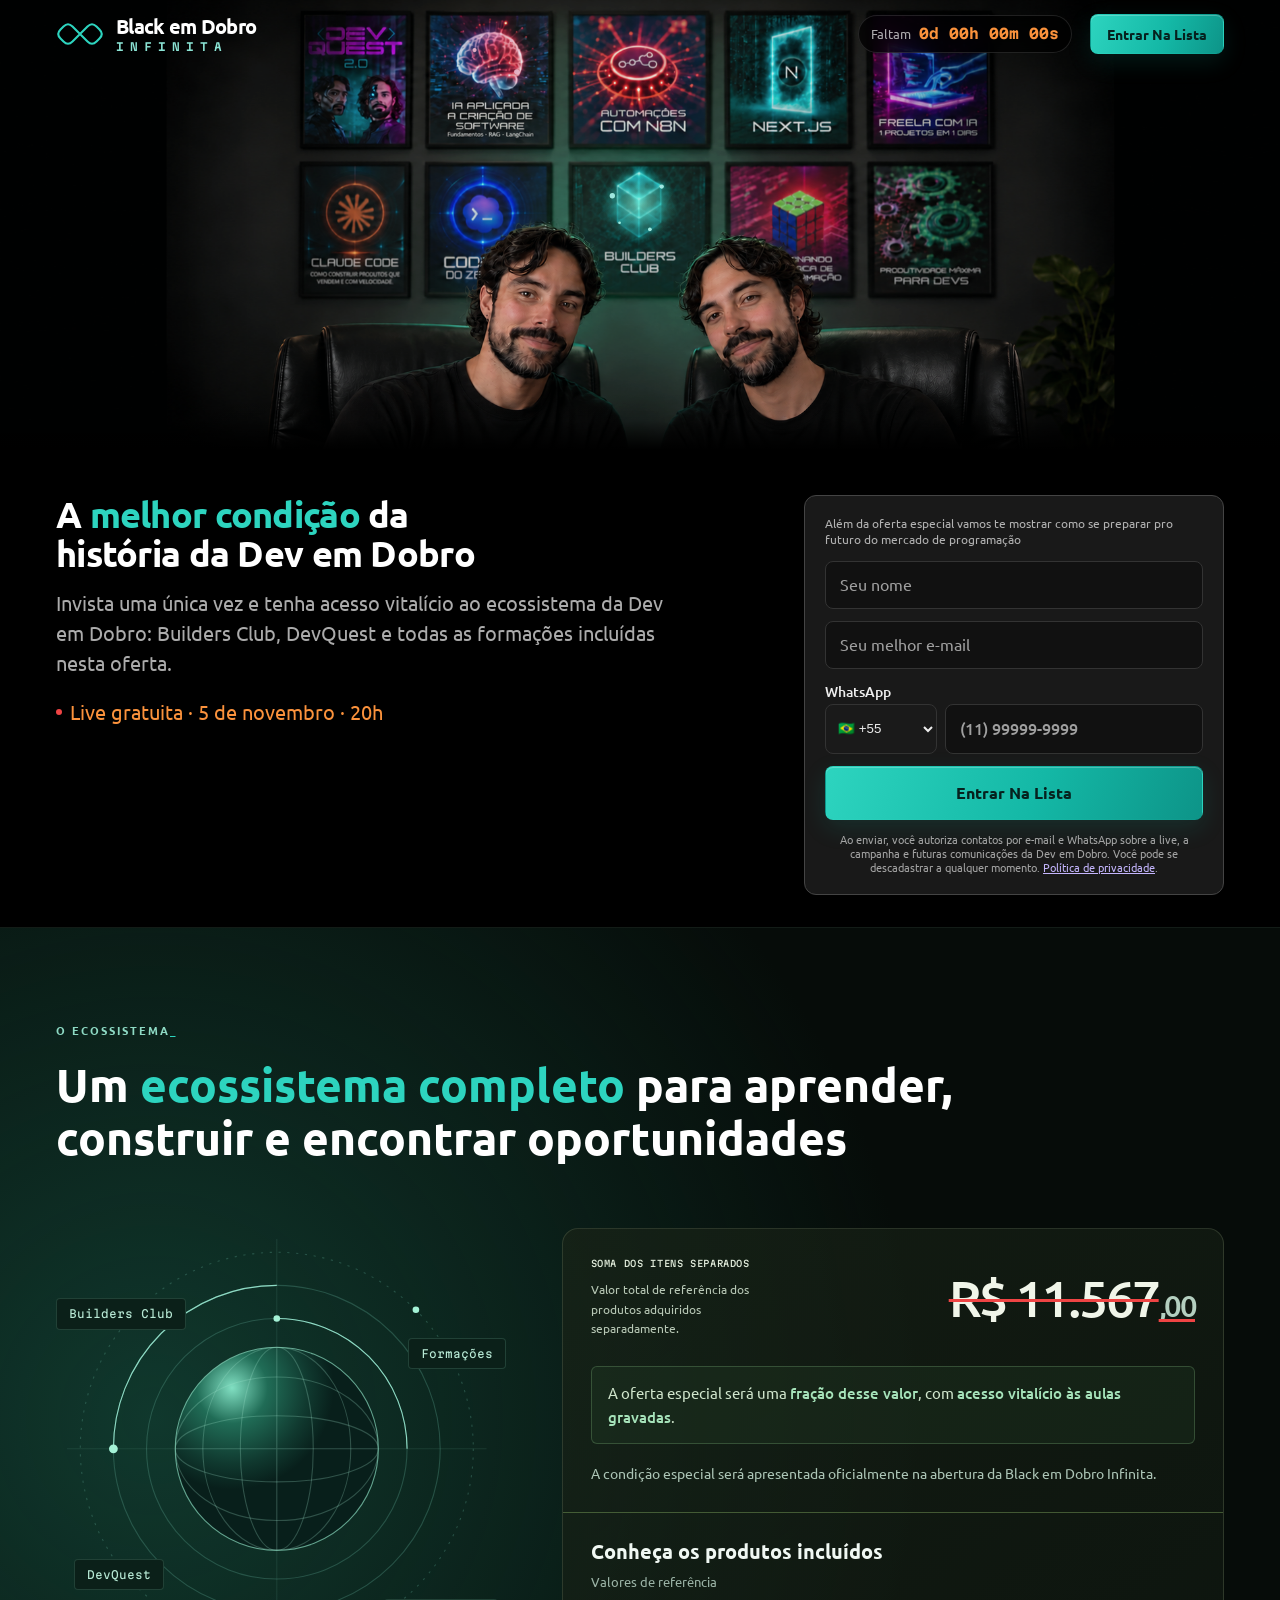
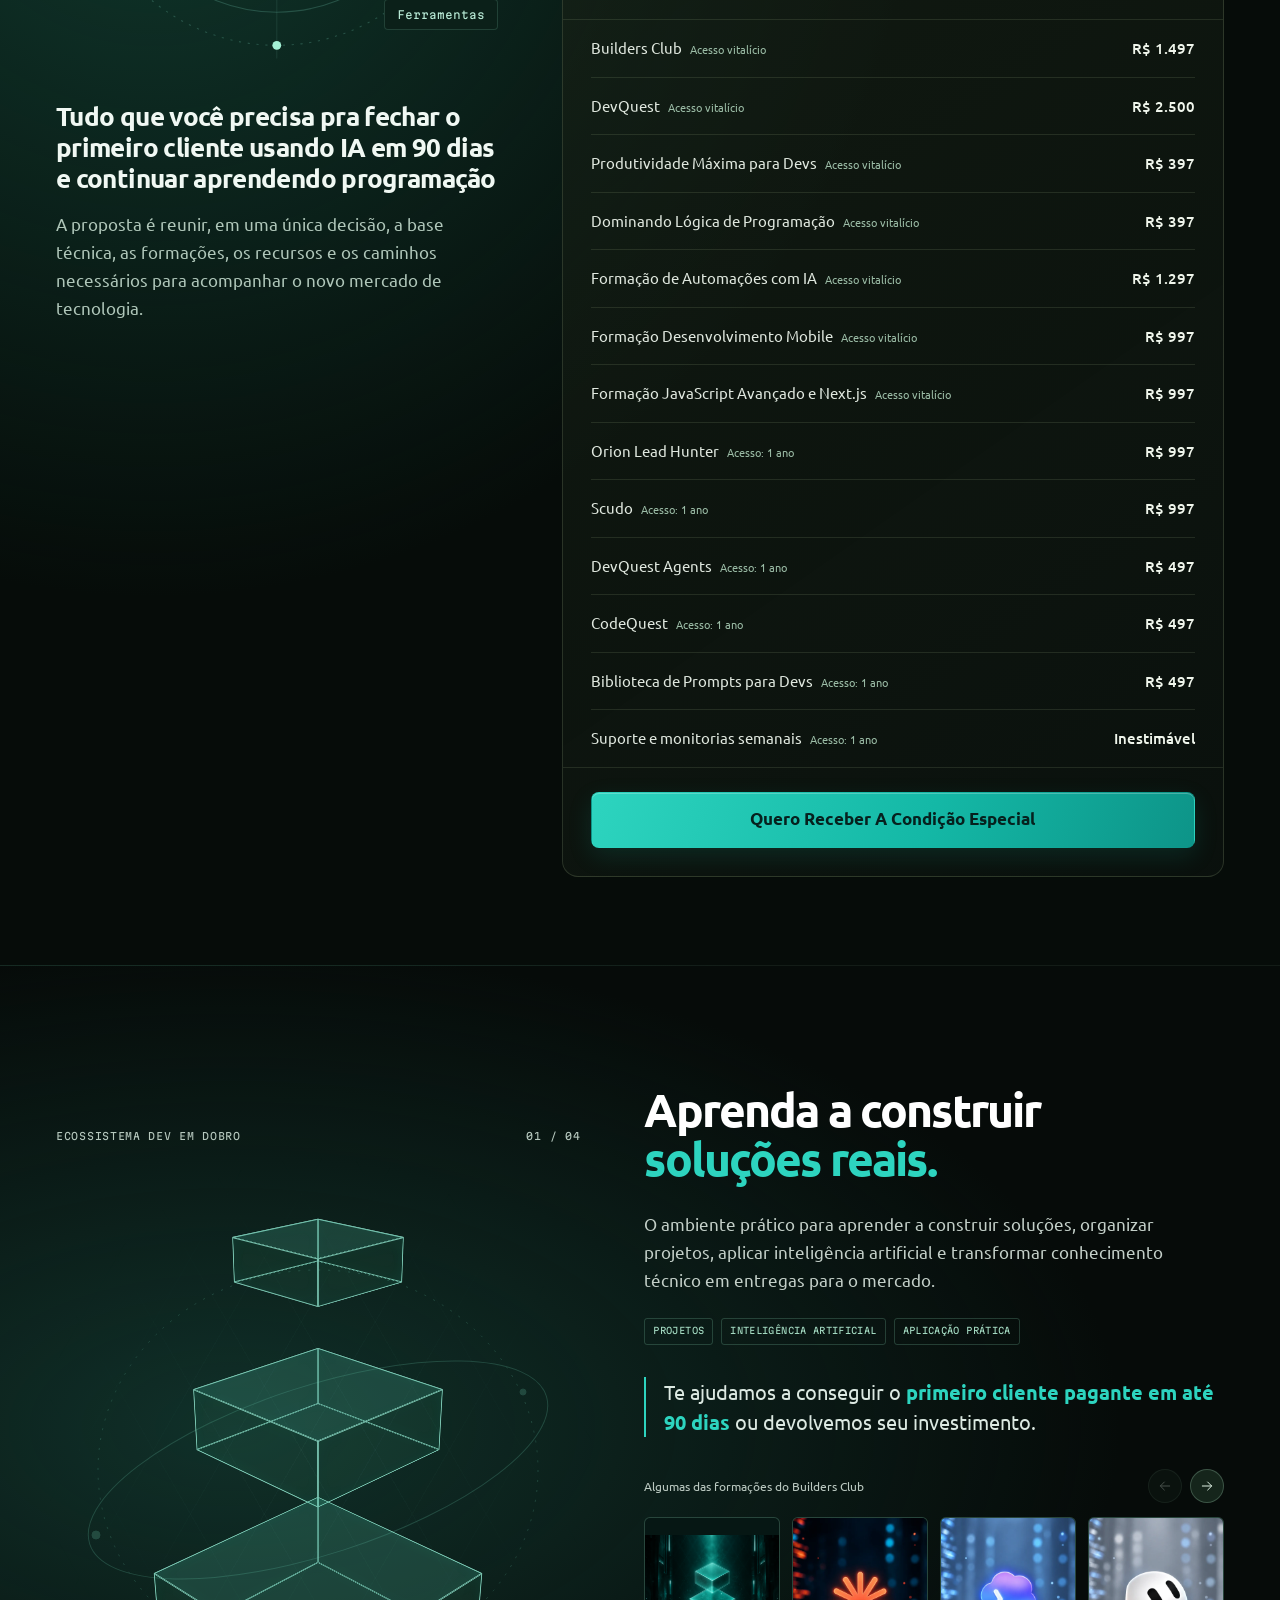
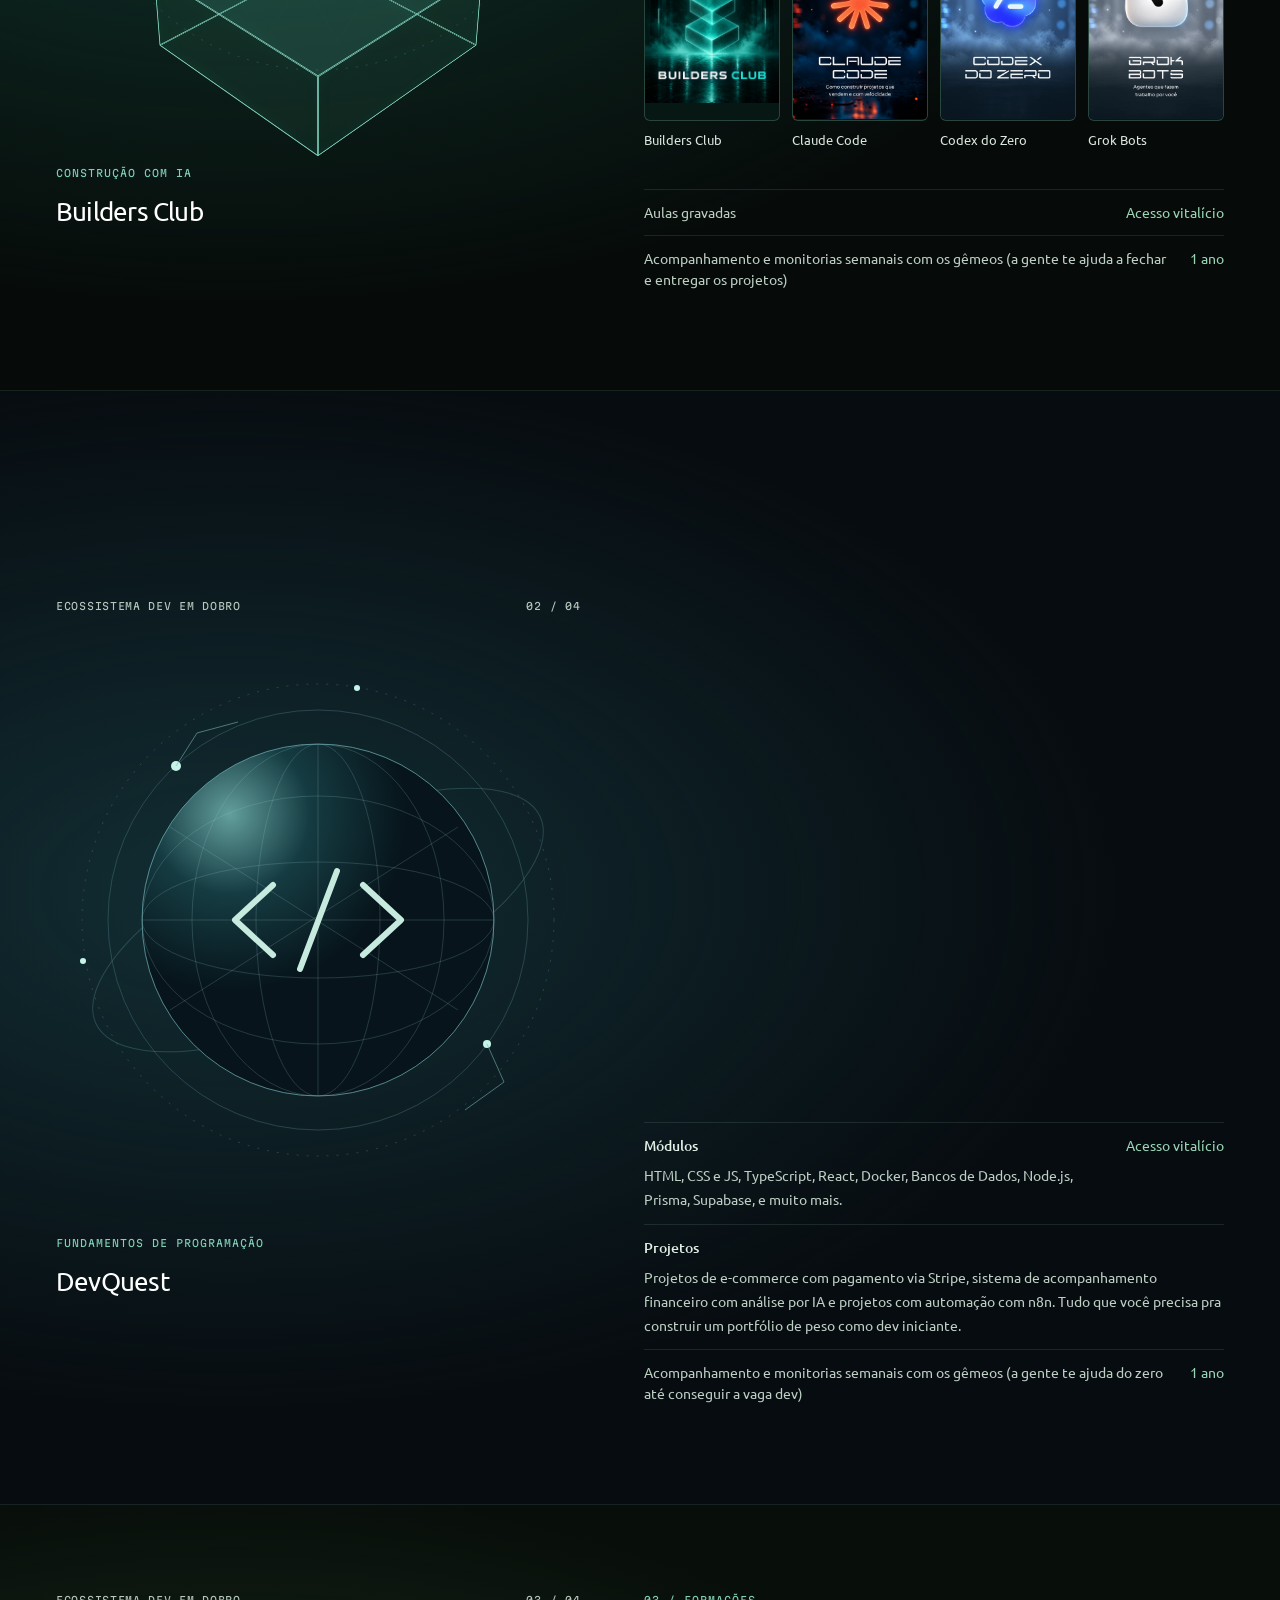
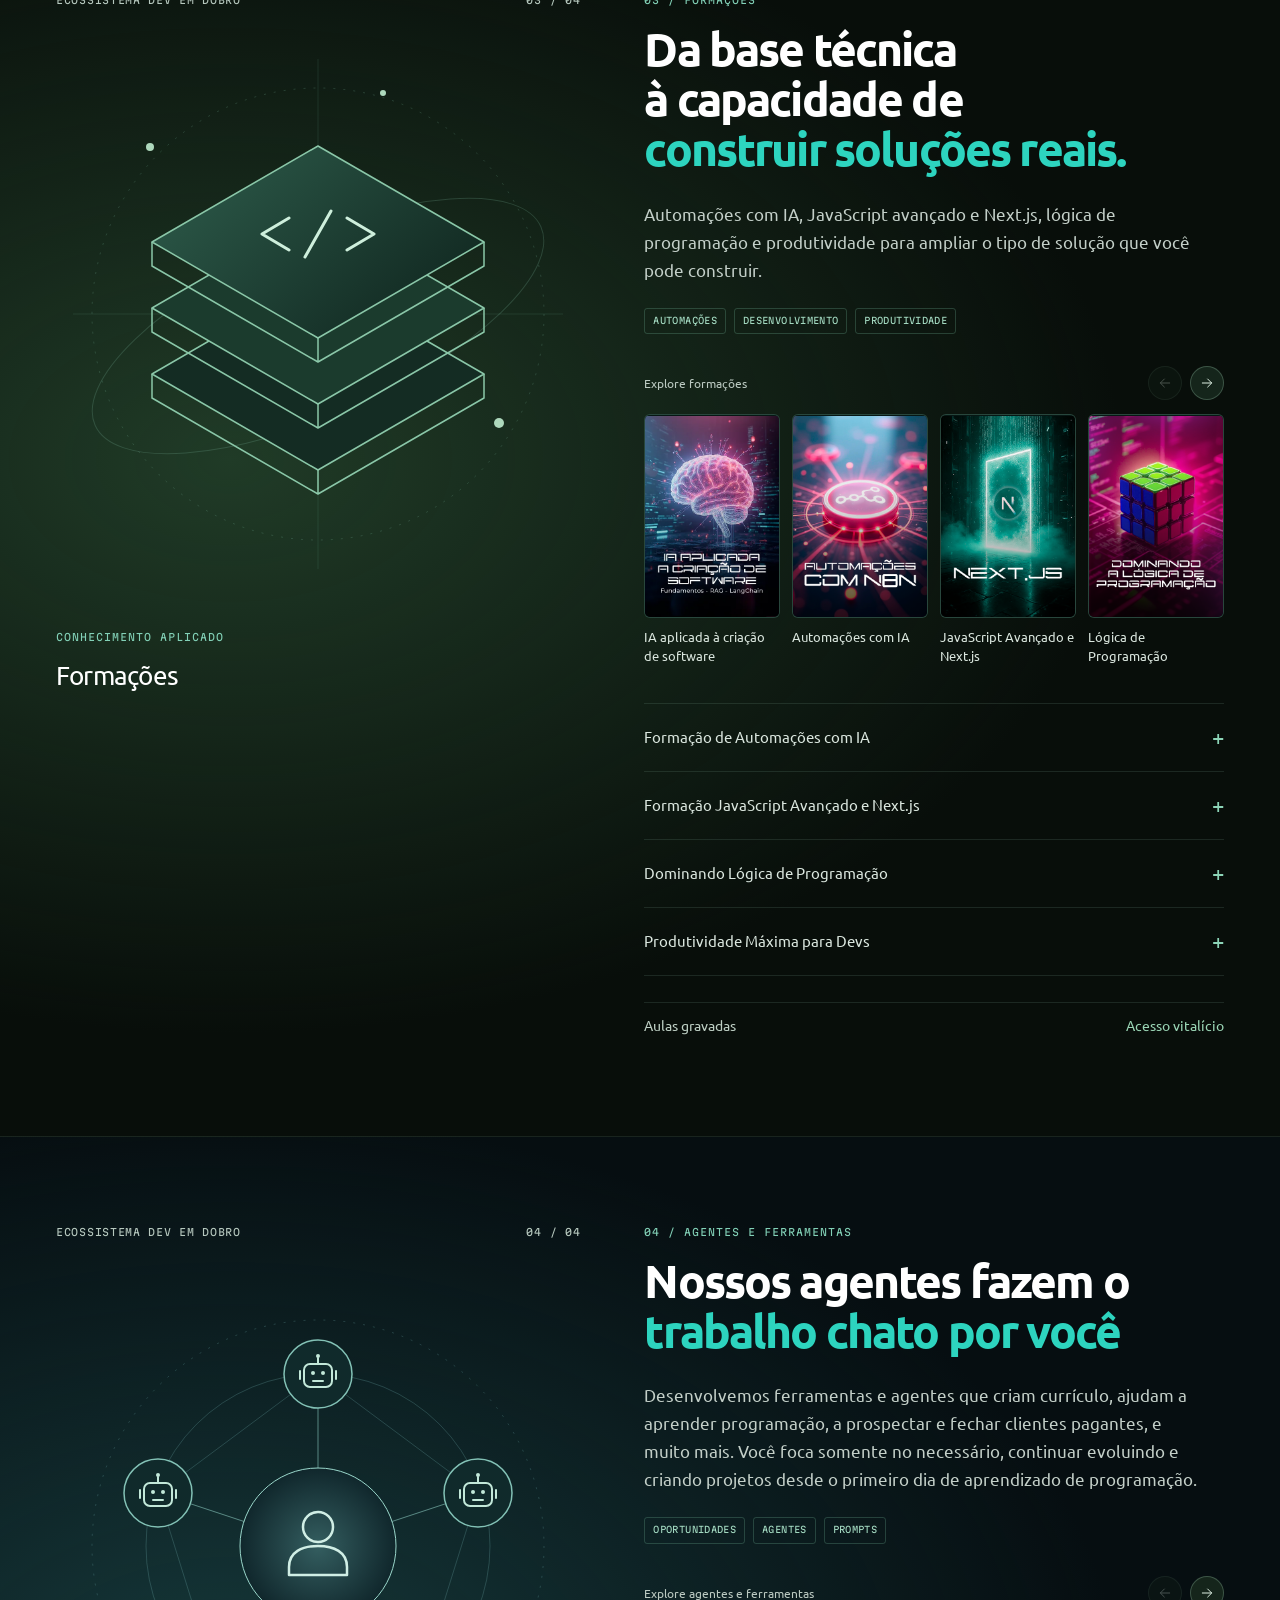
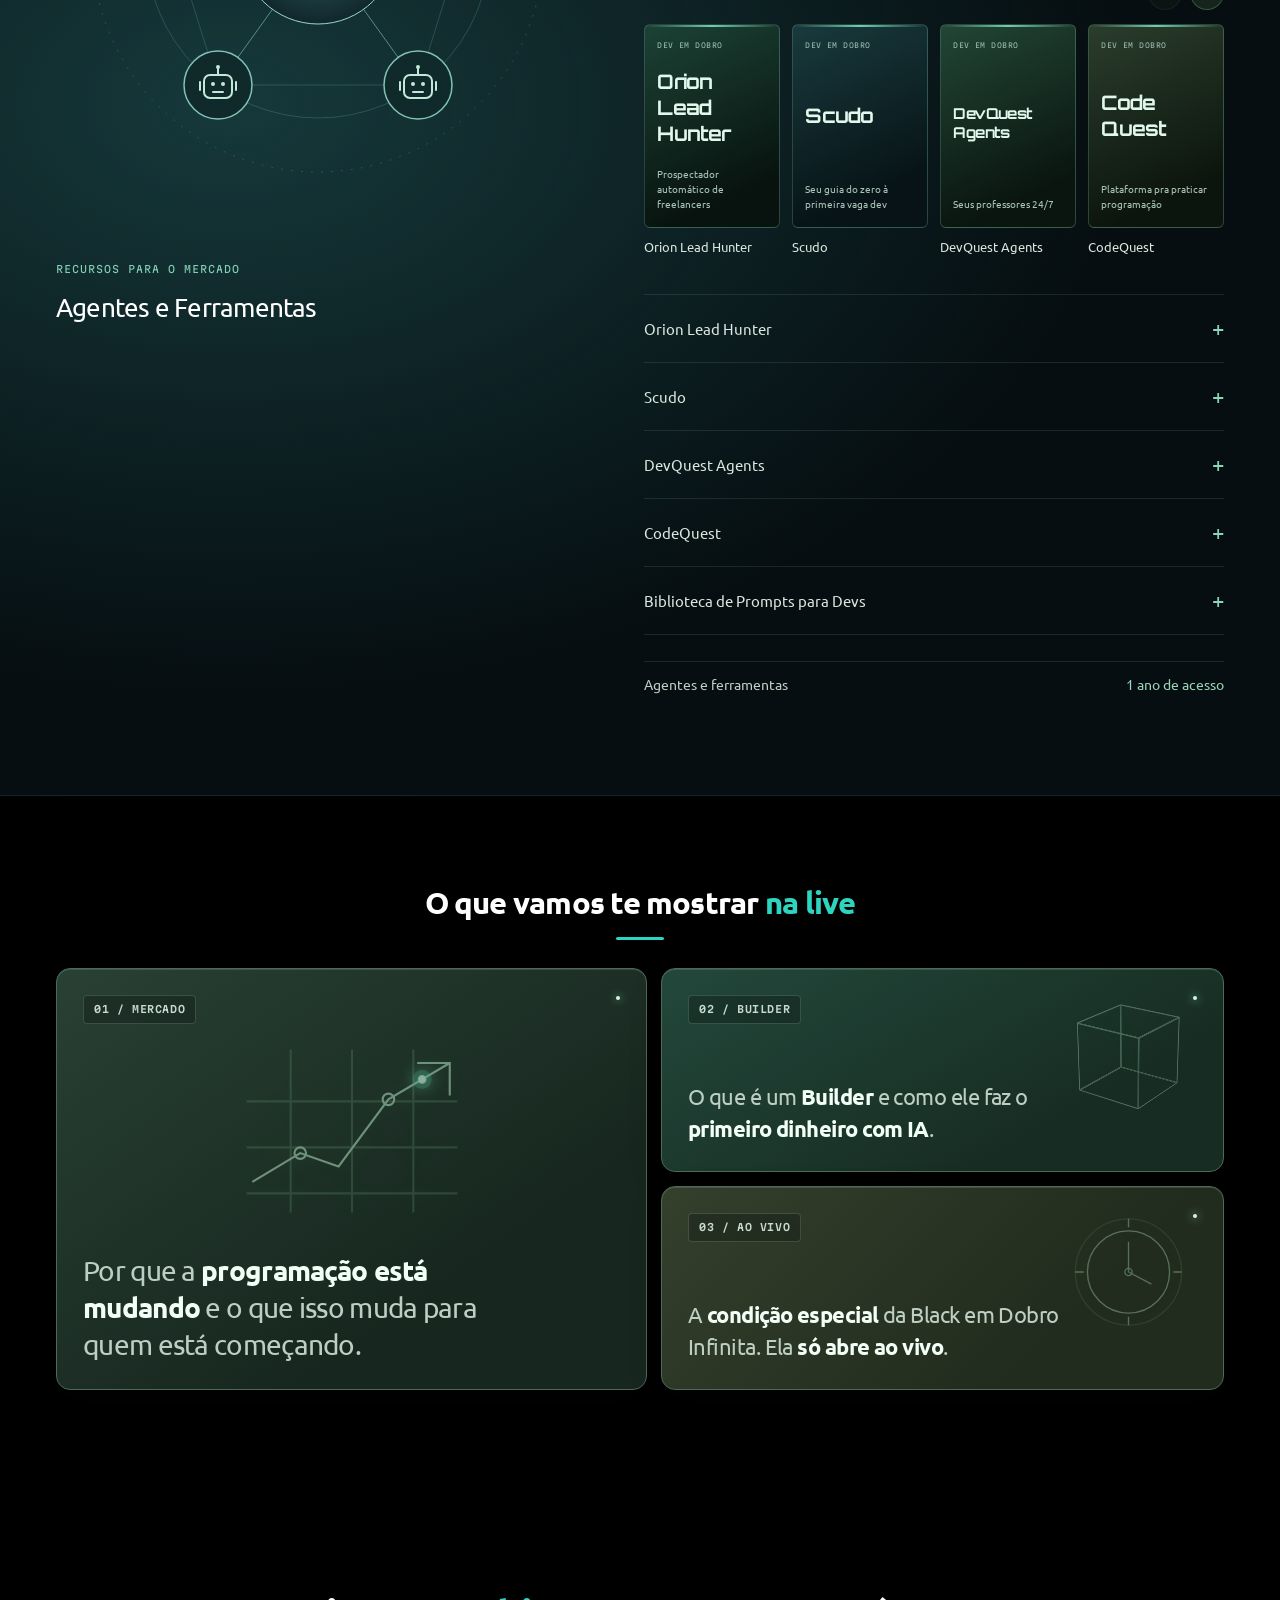
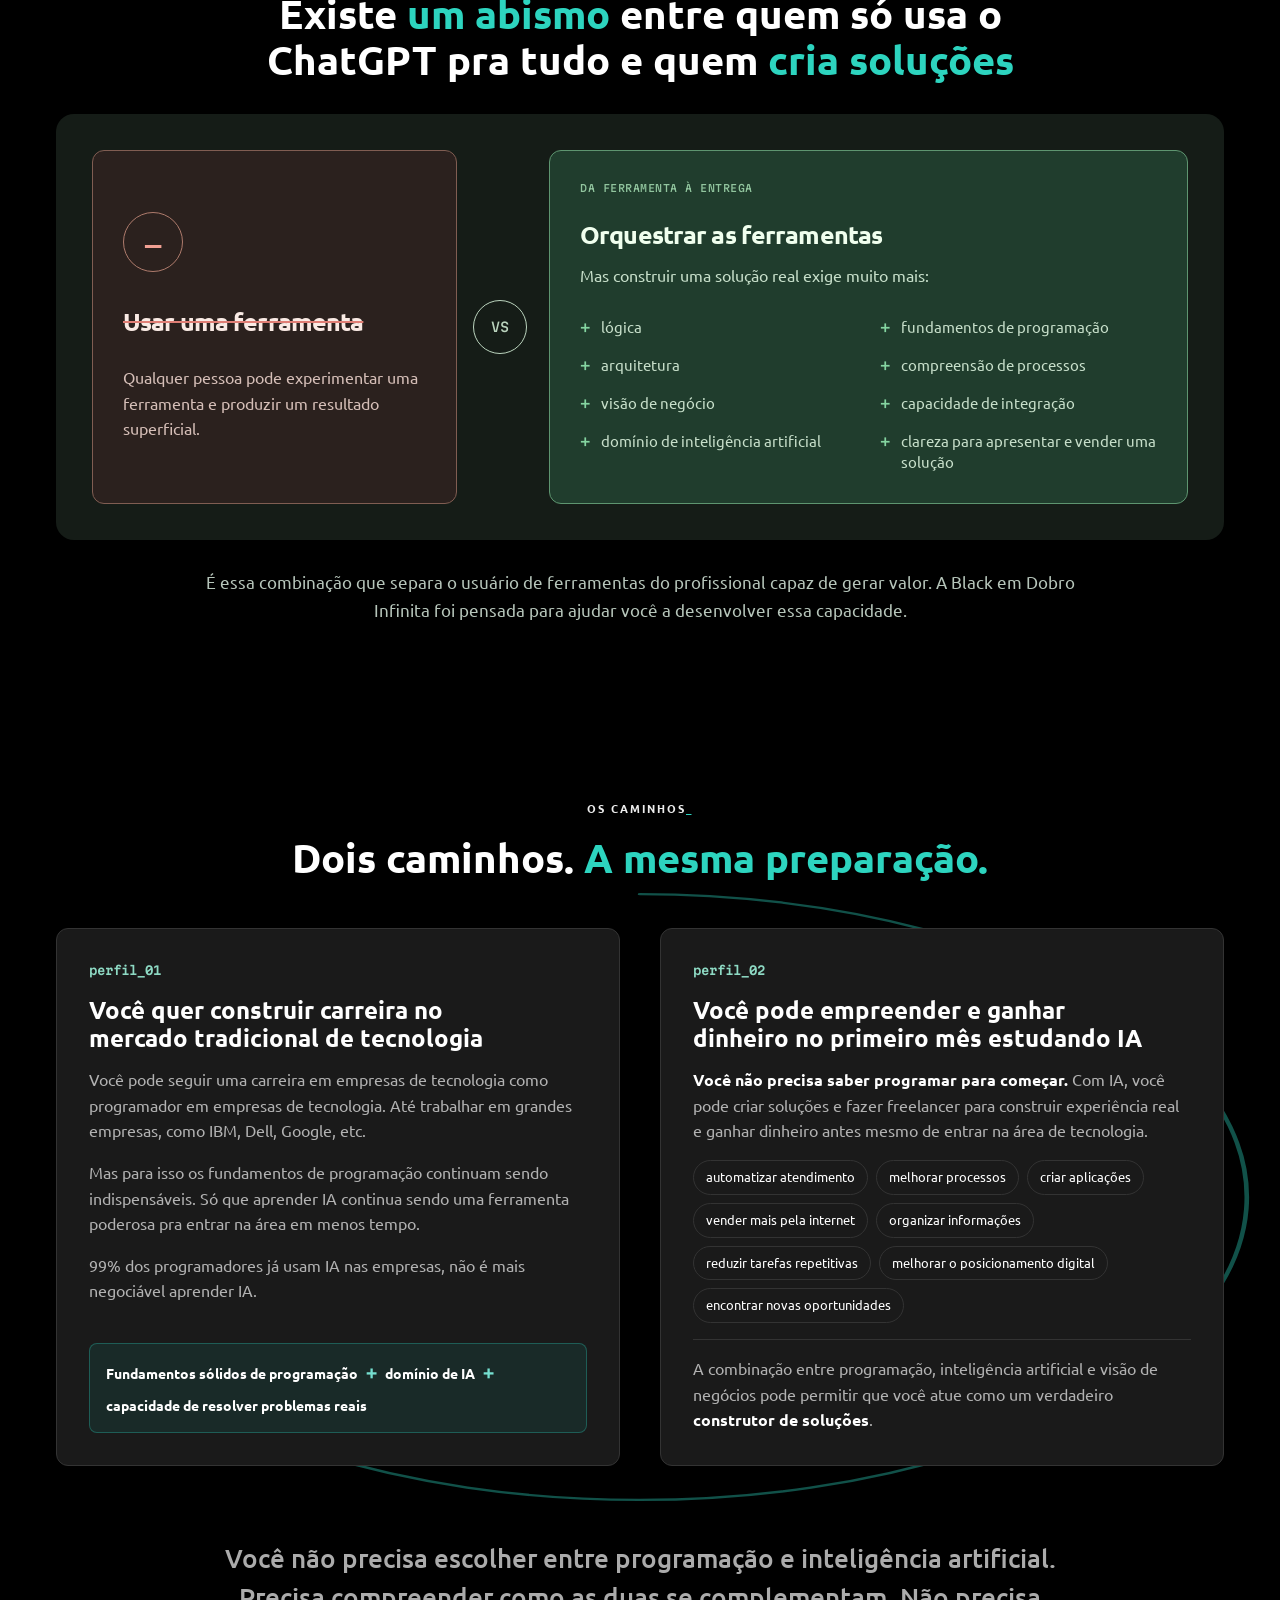
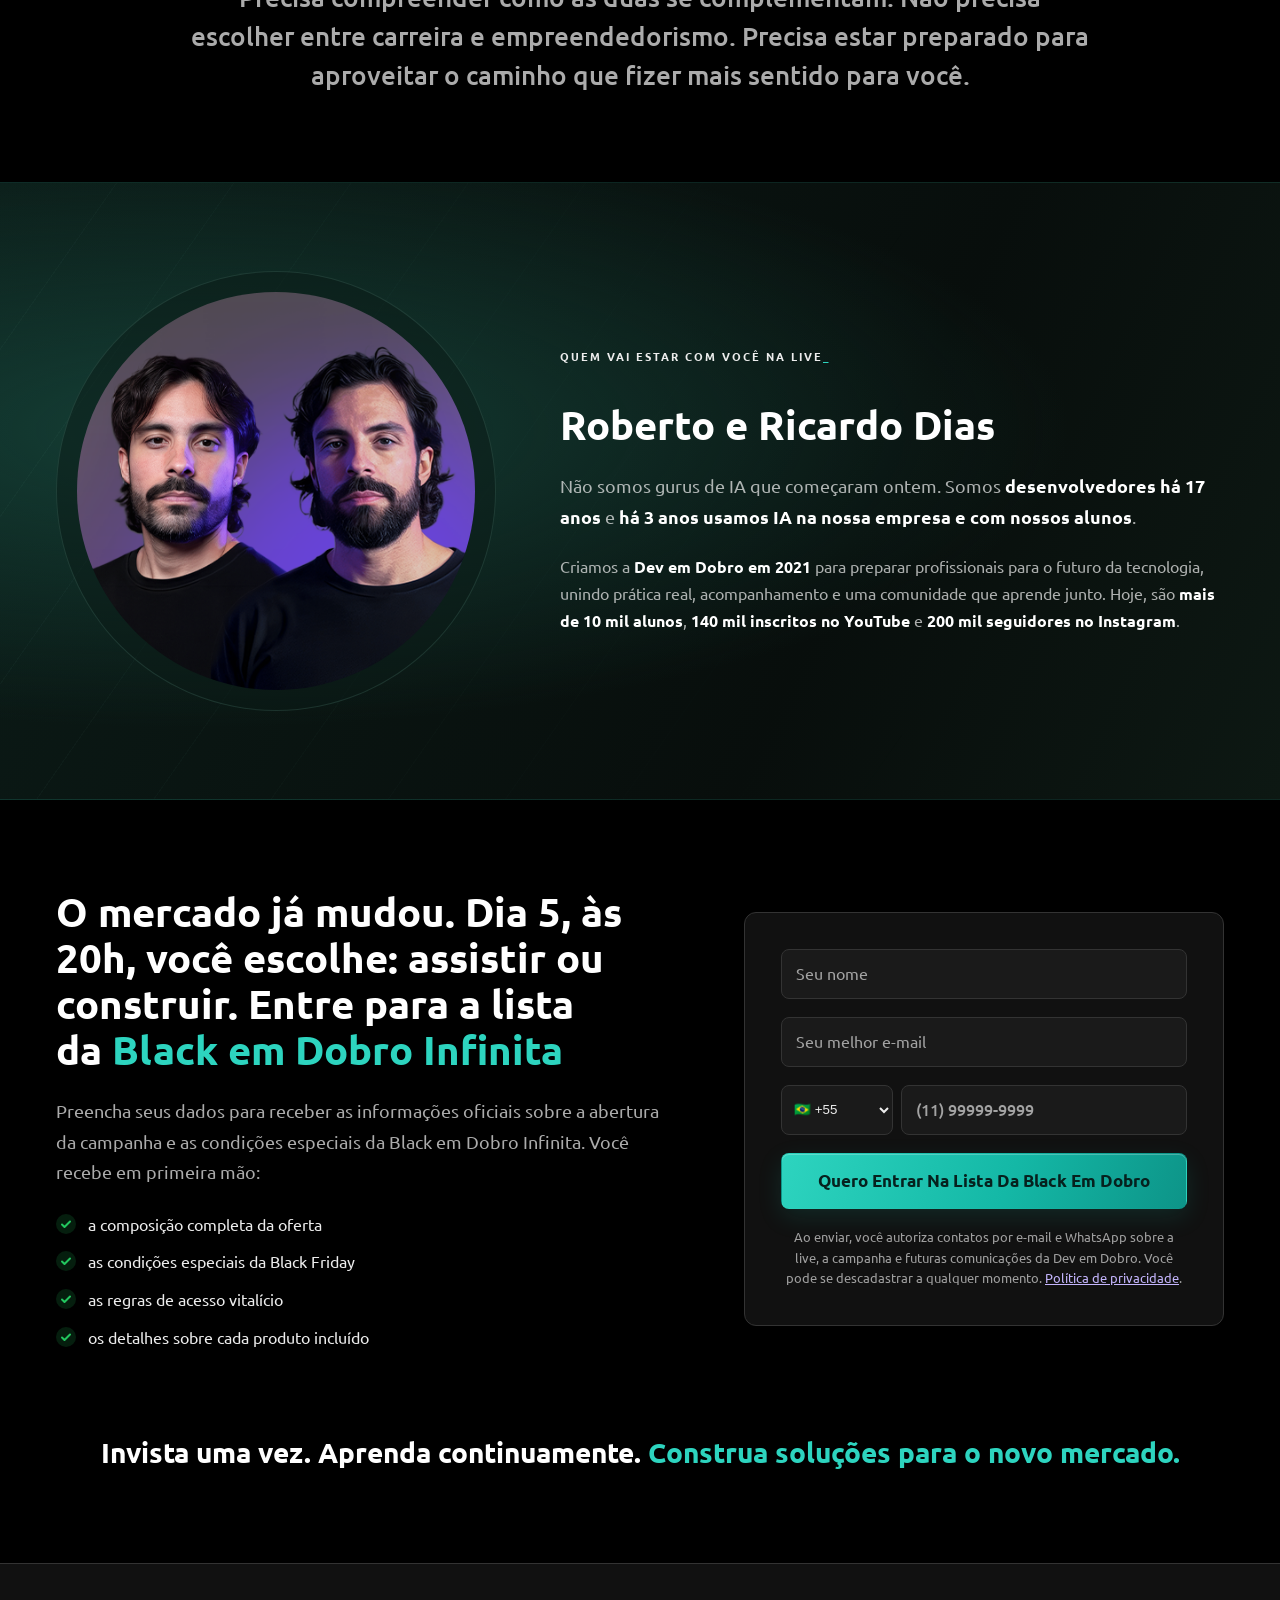
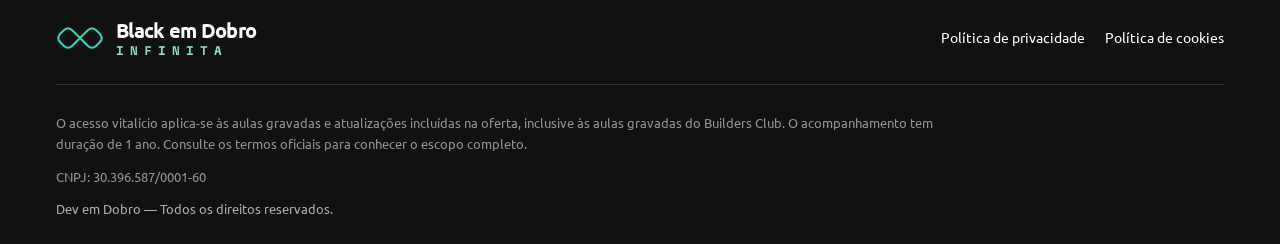
==== commit b4111182: "Publica V3 na raiz e redireciona paginas de versoes" ====
--- a/index.html
+++ b/index.html
@@ -1,189 +1,456 @@
-<!DOCTYPE html>
+<!doctype html>
 <html lang="pt-BR">
 <head>
   <meta charset="utf-8">
   <meta name="viewport" content="width=device-width, initial-scale=1">
-  <title>Black em Dobro Vitalícia — Dev em Dobro</title>
-  <meta name="description" content="Invista uma única vez e tenha acesso vitalício ao ecossistema da Dev em Dobro: Builders Club, DevQuest e todas as formações incluídas nesta oferta.">
-  <link rel="icon" href="data:image/svg+xml,%3Csvg xmlns='http://www.w3.org/2000/svg' viewBox='0 0 32 32'%3E%3Crect width='32' height='32' rx='8' fill='%23f94e03'/%3E%3Cpath d='M8 16c0-3 2-5 4.2-5 2.4 0 3.5 2 3.8 5-.3 3-1.4 5-3.8 5C10 21 8 19 8 16zm7.8 0c.3-3 1.4-5 3.8-5 2.2 0 4.2 2 4.2 5s-2 5-4.2 5c-2.4 0-3.5-2-3.8-5z' fill='%23140c08'/%3E%3C/svg%3E">
+  <meta name="theme-color" content="#000000">
+  <title>Live gratuita — Black em Dobro Infinita</title>
+  <meta name="description" content="Aprenda como construir soluções com IA para empresas e começar como Builder. Live gratuita da Dev em Dobro em 5 de novembro, às 20h.">
   <link rel="preconnect" href="https://fonts.googleapis.com">
   <link rel="preconnect" href="https://fonts.gstatic.com" crossorigin>
-  <link rel="stylesheet" href="https://fonts.googleapis.com/css2?family=Manrope:wght@400;600;700;800&family=Syne:wght@600;700;800&display=swap">
-  <link rel="stylesheet" href="./css/style.css">
+  <link rel="stylesheet" href="https://fonts.googleapis.com/css2?family=Martian+Mono:wght@400;600;700&family=Ubuntu:ital,wght@0,400;0,500;0,700;1,400&display=swap">
+  <link rel="stylesheet" href="/v2/css/style.css">
+  <link rel="stylesheet" href="/v3/css/style.css?v=mobile-faces-high">
+  <link rel="stylesheet" href="/v3/css/ecosystem.css?v=7">
+  <link rel="stylesheet" href="/v3/css/builders.css?v=10">
 </head>
-<body>
-  <header class="site-header">
-    <div class="wrap">
-      <a class="logo" href="#topo">
-        <svg viewBox="0 0 64 32" aria-hidden="true">
-          <path d="M4 16c0-6 5-11 11-11 7 0 10 5 11 11-1 6-4 11-11 11C9 27 4 22 4 16zm23 0c1-6 4-11 11-11 6 0 11 5 11 11s-5 11-11 11c-7 0-10-5-11-11z" fill="none" stroke="#e4c48a" stroke-width="3"/>
-        </svg>
-        <div>
-          <strong>Black em Dobro</strong>
-          <span>Vitalícia</span>
-        </div>
+<body class="v3">
+  <a class="skip" href="#conteudo">Pular para o conteúdo</a>
+
+  <header class="topbar" data-persistent>
+    <div class="container topbar-inner">
+      <a class="brand" href="#topo" aria-label="Black em Dobro Infinita — início">
+        <span class="brand-mark" aria-hidden="true"><svg viewBox="-2 4 64 32" fill="none"><path d="M30 20L20 10Q14 4 8 10L4 14Q-2 20 4 26L8 30Q14 36 20 30L40 10Q46 4 52 10L56 14Q62 20 56 26L52 30Q46 36 40 30Z" stroke="currentColor" stroke-width="2.8" stroke-linecap="round" stroke-linejoin="round"/></svg></span>
+        <span class="brand-wordmark"><span class="brand-title">Black em Dobro</span><span class="brand-edition">Infinita</span></span>
       </a>
-      <a class="btn" href="#lista">Entrar na lista</a>
+      <p class="countdown" aria-label="Contagem regressiva para a live"><span>Faltam</span> <strong data-countdown>--d --h --m --s</strong></p>
+      <a class="btn btn-primary btn-sm topbar-cta" href="#lista">Entrar na lista</a>
     </div>
   </header>
 
   <main id="conteudo">
     <section class="hero" id="topo">
-      <div class="wrap hero-grid">
+      <figure class="hero-banner" data-enter="0">
+        <img src="/assets/banner-bf-final.png" alt="Capas das formações da Dev em Dobro e os fundadores Roberto e Ricardo Dias" width="1942" height="809">
+        <svg class="hero-cover-motion" viewBox="0 0 1942 809" fill="none" aria-hidden="true" data-active="false">
+          <defs>
+            <pattern id="cover-artwork" patternUnits="userSpaceOnUse" width="1942" height="809"><image href="/assets/banner-bf-final.png" width="1942" height="809"/></pattern>
+            <radialGradient id="cover-artwork-fade"><stop offset=".55" stop-color="white"/><stop offset="1" stop-color="black"/></radialGradient>
+            <mask id="cover-artwork-mask" maskContentUnits="objectBoundingBox"><rect width="1" height="1" fill="url(#cover-artwork-fade)"/></mask>
+            <radialGradient id="cover-cube-glow"><stop stop-color="#74ffe0" stop-opacity=".7"/><stop offset="1" stop-color="#2dd4bf" stop-opacity="0"/></radialGradient>
+          </defs>
+          <g fill="url(#cover-artwork)">
+            <rect class="cover-artwork" x="467" y="29" width="146" height="85" mask="url(#cover-artwork-mask)"/>
+            <rect class="cover-artwork" x="677" y="34" width="138" height="116" mask="url(#cover-artwork-mask)"/>
+            <rect class="cover-artwork" x="901" y="53" width="138" height="105" mask="url(#cover-artwork-mask)"/>
+            <rect class="cover-artwork" x="1150" y="30" width="100" height="147" mask="url(#cover-artwork-mask)"/>
+            <rect class="cover-artwork" x="1335" y="49" width="155" height="123" mask="url(#cover-artwork-mask)"/>
+            <rect class="cover-artwork cover-artwork--turn" x="485" y="269" width="108" height="108" mask="url(#cover-artwork-mask)"/>
+            <rect class="cover-artwork" x="675" y="263" width="120" height="119" mask="url(#cover-artwork-mask)"/>
+            <rect class="cover-artwork" x="917" y="249" width="105" height="119" mask="url(#cover-artwork-mask)"/>
+            <rect class="cover-artwork" x="1162" y="281" width="96" height="96" mask="url(#cover-artwork-mask)"/>
+            <rect class="cover-artwork cover-artwork--turn" x="1387" y="291" width="106" height="106" mask="url(#cover-artwork-mask)"/>
+          </g>
+          <ellipse class="cover-cube-glow" cx="970" cy="310" rx="58" ry="55" fill="url(#cover-cube-glow)"/>
+          <g class="cover-cube-particles" fill="#9cffe8">
+            <circle cx="929" cy="297" r="4"/><circle cx="1004" cy="283" r="3.2"/><circle cx="986" cy="348" r="2.8"/><circle cx="940" cy="338" r="2"/>
+          </g>
+          <g class="cover-brain-particles" fill="#ffb6cc">
+            <circle cx="720" cy="76" r="3.2"/><circle cx="784" cy="109" r="4"/><circle cx="776" cy="62" r="2.4"/>
+          </g>
+        </svg>
+      </figure>
+      <div class="container hero-split">
         <div class="hero-copy">
-          <p class="eyebrow">Black em Dobro Vitalícia</p>
-          <h1>Nunca mais gaste nenhum real com cursos de IA e programação.</h1>
-          <p class="lead">Invista <strong class="mark">uma única vez</strong> e tenha acesso vitalício ao ecossistema da Dev em Dobro: <strong>Builders Club, DevQuest e todas as formações incluídas nesta oferta</strong>.</p>
-          <ul class="outcomes">
-            <li>Builders Club e DevQuest</li>
-            <li>Formações de programação e inteligência artificial</li>
-            <li>Automações, mobile e JavaScript avançado</li>
-            <li>Agentes, prompts e atualizações previstas na oferta</li>
-          </ul>
-        </div>
-
-        <div class="panel" id="lista">
-          <h2>Quero entrar na lista da Black em Dobro</h2>
-          <p class="form-note">Preencha seus dados para receber as informações oficiais sobre a abertura da campanha e as condições especiais da Black em Dobro Vitalícia.</p>
+          <h1 class="hero-title" data-enter="0">A <span class="hl">melhor condição</span> da história da Dev em Dobro</h1>
+          <p class="hero-lead" data-enter="1">Invista uma única vez e tenha acesso vitalício ao ecossistema da Dev em Dobro: Builders Club, DevQuest e todas as formações incluídas nesta oferta.</p>
+          <span class="badge badge-roxo-soft badge-live hero-event" data-enter="2">Live gratuita · 5 de novembro · 20h</span>
+        </div>
+        <div class="card signup-card hero-form" id="inscricao" data-enter="3">
+          <p class="hero-form-note">Além da oferta especial vamos te mostrar como se preparar pro futuro do mercado de programação</p>
           <form class="form" data-waitlist novalidate>
-            <label class="hp">Site<input name="website" type="text" tabindex="-1" autocomplete="off"></label>
-            <label class="field">
-              <span>Nome</span>
-              <input name="nome" type="text" autocomplete="name" maxlength="80" required>
+            <div class="form-status" role="status" aria-live="polite"></div>
+            <label class="hp" aria-hidden="true">Site<input name="website" type="text" tabindex="-1" autocomplete="off"></label>
+            <label class="field"><input name="nome" type="text" autocomplete="name" maxlength="80" placeholder="Seu nome" aria-label="Nome" required><small class="field-error"></small></label>
+            <label class="field"><input name="email" type="email" autocomplete="email" maxlength="120" placeholder="Seu melhor e-mail" aria-label="Melhor e-mail" required><small class="field-error"></small></label>
+            <div class="field">
+              <span>WhatsApp</span>
+              <span class="phone-control">
+                <select name="countryCode" data-country-code aria-label="País e código telefônico"><option value="+55" selected>🇧🇷 +55</option></select>
+                <input name="whatsapp" type="tel" inputmode="numeric" autocomplete="tel-national" maxlength="15" placeholder="(11) 99999-9999" aria-label="WhatsApp" required>
+              </span>
               <small class="field-error"></small>
-            </label>
-            <label class="field">
-              <span>Melhor e-mail</span>
-              <input name="email" type="email" autocomplete="email" maxlength="120" required>
-              <small class="field-error"></small>
-            </label>
-            <label class="field">
-              <span>WhatsApp com DDD</span>
-              <input name="whatsapp" type="tel" inputmode="numeric" autocomplete="tel" maxlength="15" placeholder="(11) 99999-9999" required>
-              <small class="field-error"></small>
-            </label>
-            <button class="btn" type="submit">Quero entrar na lista da Black em Dobro</button>
-            <p class="form-note">Você receberá as informações oficiais da campanha, incluindo data, horário, composição da oferta e condição especial de abertura.</p>
+            </div>
+            <button class="btn btn-primary btn-lg btn-block" type="submit">Entrar na lista</button>
+            <p class="form-foot">Ao enviar, você autoriza contatos por e-mail e WhatsApp sobre a live, a campanha e futuras comunicações da Dev em Dobro. Você pode se descadastrar a qualquer momento. <a href="/privacidade.html">Política de privacidade</a>.</p>
           </form>
-        </div>
-      </div>
-    </section>
-
-    <section class="screen" id="preparar">
-      <div class="wrap prepare">
-        <p class="eyebrow">A preparação</p>
-        <h2>Da base técnica à capacidade de construir soluções reais</h2>
-        <p class="lead">Aprenda a dominar programação, inteligência artificial e construção de soluções para acompanhar as transformações do mercado e continuar evoluindo sem precisar recomprar cursos a cada nova fase da tecnologia. Enquanto muitas pessoas ainda estão apenas testando ferramentas de IA sem direção, você pode se preparar para:</p>
-        <ul class="outcomes">
-          <li>compreender os fundamentos da programação</li>
-          <li>utilizar inteligência artificial com método</li>
-          <li>construir aplicações e automações</li>
-          <li>identificar problemas reais em empresas</li>
-          <li>desenvolver soluções com valor prático</li>
-          <li>trabalhar em empresas de tecnologia</li>
-          <li>empreender oferecendo soluções para negócios</li>
-        </ul>
-      </div>
-    </section>
-
-    <section class="band band--raise" id="ecossistema">
-      <div class="wrap eco-intro">
-        <p class="eyebrow">Ecossistema</p>
-        <h2>Você pode continuar testando ferramentas. Ou pode aprender a resolver problemas reais.</h2>
-        <div class="stack">
-          <p class="lead">O mercado não precisa apenas de pessoas que sabem abrir uma ferramenta de inteligência artificial e gerar alguma coisa.</p>
-          <p class="lead">As empresas precisam de profissionais capazes de entender seus problemas e transformar tecnologia em resultado.</p>
-          <ul class="wants">
-            <li>vender mais</li>
-            <li>reduzir custos</li>
-            <li>ganhar eficiência</li>
-            <li>automatizar processos</li>
-            <li>melhorar o atendimento</li>
-            <li>fortalecer o posicionamento digital</li>
-            <li>criar novas oportunidades</li>
-            <li>tomar decisões com mais velocidade</li>
-          </ul>
-          <p class="lead">É por isso que a Black em Dobro Vitalícia reúne uma trilha completa para levar você da formação técnica à aplicação prática.</p>
-        </div>
-      </div>
-
-      <div class="wrap">
-        <p class="eyebrow" style="margin-top:48px">O que está incluído</p>
-        <h2>Conheça os produtos incluídos</h2>
-        <div class="products">
-          <article class="product"><div><h3>Builders Club</h3><p>O ambiente prático para aprender a construir soluções, organizar projetos, aplicar inteligência artificial e transformar conhecimento técnico em entregas para o mercado.</p></div><strong>R$ 1.497</strong></article>
-          <article class="product"><div><h3>DevQuest</h3><p>A base de programação, lógica e desenvolvimento necessária para compreender o que está por trás das ferramentas e construir com mais segurança.</p></div><strong>R$ 2.500</strong></article>
-          <article class="product"><div><h3>Orion Lead Hunter</h3><p>Recursos para identificar empresas, oportunidades e negócios que podem se beneficiar de soluções digitais e automações.</p></div><strong>R$ 997</strong></article>
-          <article class="product"><div><h3>Scudo</h3><p>Uma camada adicional do ecossistema para apoiar a construção, organização e aplicação de soluções tecnológicas.</p></div><strong>R$ 997</strong></article>
-          <article class="product"><div><h3>Produtividade Máxima para Devs</h3><p>Métodos e práticas para desenvolver com mais foco, organização e eficiência.</p></div><strong>R$ 397</strong></article>
-          <article class="product"><div><h3>Dominando Lógica de Programação</h3><p>Os fundamentos para raciocinar como um programador e compreender a lógica por trás de aplicações e sistemas.</p></div><strong>R$ 397</strong></article>
-          <article class="product"><div><h3>Formação de Automações com IA</h3><p>Aprenda a utilizar inteligência artificial para criar automações capazes de reduzir tarefas repetitivas e aumentar a eficiência de processos.</p></div><strong>R$ 1.297</strong></article>
-          <article class="product"><div><h3>Formação Desenvolvimento Mobile</h3><p>Conhecimentos para desenvolver aplicações mobile e ampliar o tipo de solução que você pode construir.</p></div><strong>R$ 997</strong></article>
-          <article class="product"><div><h3>Formação JavaScript Avançado</h3><p>Aprofundamento em uma das principais tecnologias utilizadas no desenvolvimento de aplicações modernas.</p></div><strong>R$ 997</strong></article>
-          <article class="product"><div><h3>DevQuest Agents</h3><p>Conteúdos para compreender e construir agentes inteligentes aplicados a tarefas, fluxos e necessidades específicas.</p></div><strong>R$ 497</strong></article>
-          <article class="product"><div><h3>CodeQuest</h3><p>Recursos e práticas para transformar conhecimento de programação em projetos concretos.</p></div><strong>R$ 497</strong></article>
-          <article class="product"><div><h3>Biblioteca de Prompts para Devs</h3><p>Uma biblioteca de instruções e referências para ajudar desenvolvedores a utilizar ferramentas de IA com mais clareza, contexto e direção.</p></div><strong>R$ 497</strong></article>
-        </div>
-
-        <div class="price-block">
-          <div>
-            <p class="eyebrow">Valor de referência do ecossistema</p>
-            <p class="ref">R$ 11.567,00</p>
-            <p class="lead">Esse é o valor de referência dos produtos adquiridos separadamente. Sem comprar curso por curso: a proposta é reunir, em uma única decisão, a base técnica, as formações, os recursos e os caminhos necessários para acompanhar o novo mercado de tecnologia.</p>
-          </div>
-          <div class="special">
-            <p class="eyebrow">Na abertura</p>
-            <b>Preço especial da Black</b>
-            <p class="form-note" style="margin-top:8px">A condição especial será apresentada oficialmente na abertura da Black em Dobro Vitalícia.</p>
-          </div>
-        </div>
-        <p><a class="btn" href="#lista">Quero receber a condição especial</a></p>
-      </div>
-    </section>
-
-    <section class="screen" id="narrativa">
-      <div class="wrap stack">
-        <p class="eyebrow">A narrativa</p>
-        <h2>O mercado não precisa de mais pessoas brincando com IA. Precisa de profissionais que entreguem.</h2>
-        <p class="lead">Enquanto muitas pessoas passam horas testando ChatGPT, Claude Code e outras ferramentas em ações genéricas, existe uma diferença cada vez maior entre quem apenas utiliza uma ferramenta e quem sabe resolver um problema de negócio.</p>
-        <p class="lead">Uma empresa não está procurando inteligência artificial por curiosidade. Ela quer aumentar o faturamento, economizar tempo, diminuir custos, automatizar operações, melhorar o relacionamento com clientes, fortalecer sua presença digital e criar vantagens competitivas.</p>
-        <p class="lead">A ferramenta é apenas o meio. O que gera valor é saber identificar o problema, pensar na solução, construir o projeto e apresentar o resultado.</p>
-      </div>
-    </section>
-
-    <section class="band" id="abismo">
-      <div class="wrap stack">
-        <p class="eyebrow">O abismo</p>
-        <h2>O abismo entre usar uma ferramenta e resolver um problema</h2>
-        <p class="lead">Qualquer pessoa pode experimentar uma ferramenta e produzir um resultado superficial. Mas construir uma solução real exige muito mais:</p>
-        <ul class="plain">
-          <li>lógica</li>
-          <li>fundamentos de programação</li>
-          <li>arquitetura</li>
-          <li>compreensão de processos</li>
-          <li>visão de negócio</li>
-          <li>capacidade de integração</li>
-          <li>domínio de inteligência artificial</li>
-          <li>clareza para apresentar e vender uma solução</li>
-        </ul>
-        <p class="lead">É essa combinação que separa o usuário de ferramentas do profissional capaz de gerar valor. A Black em Dobro Vitalícia foi pensada para ajudar você a desenvolver essa capacidade.</p>
-      </div>
-
-      <div class="wrap" id="caminhos">
-        <p class="eyebrow">Os caminhos</p>
-        <h2>Dois caminhos. A mesma preparação.</h2>
+          <div class="form-done" hidden><h3>Cadastro confirmado.</h3><p>Seus dados foram cadastrados para receber as informações da live.</p></div>
+        </div>
+      </div>
+    </section>
+
+    <section class="v3-section ecosystem-section" id="ecossistema" aria-labelledby="ecosystem-title">
+      <div class="container">
+        <header class="ecosystem-heading" data-enter="0">
+          <p class="eyebrow">O ecossistema</p>
+          <h2 class="title" id="ecosystem-title">Um <span class="hl">ecossistema completo</span> para aprender, construir e encontrar oportunidades</h2>
+        </header>
+        <div class="ecosystem-layout">
+          <div class="ecosystem-visual" data-enter="0">
+            <div class="ecosystem-art" data-universe-motion aria-hidden="true">
+              <svg viewBox="0 0 400 400" fill="none">
+                <defs>
+                  <radialGradient id="ecosystem-sphere" cx=".28" cy=".2"><stop stop-color="#81dfc2"/><stop offset=".35" stop-color="#206c56"/><stop offset=".75" stop-color="#10392f"/><stop offset="1" stop-color="#081f1b"/></radialGradient>
+                  <clipPath id="ecosystem-sphere-clip"><circle cx="200" cy="200" r="92"/></clipPath>
+                </defs>
+                <g stroke="#4f8e7d" stroke-opacity=".4"><circle cx="200" cy="200" r="118"/><circle cx="200" cy="200" r="148"/><circle cx="200" cy="200" r="178" stroke-dasharray="2 6"/><path d="M200 10V390M10 200H390" stroke-opacity=".2"/></g>
+                <circle cx="200" cy="200" r="92" fill="url(#ecosystem-sphere)" stroke="#88d7bc" stroke-opacity=".7"/>
+                <g class="universe-motion ecosystem-globe" clip-path="url(#ecosystem-sphere-clip)" stroke="#a4e5cf" stroke-opacity=".25"><ellipse cx="200" cy="200" rx="92" ry="30"/><ellipse cx="200" cy="200" rx="92" ry="65"/><ellipse cx="200" cy="200" rx="33" ry="92"/><ellipse cx="200" cy="200" rx="67" ry="92"/><path d="M108 200H292M200 108V292"/></g>
+                <g class="universe-motion ecosystem-orbit" stroke="#8edac4"><path d="M200 82A118 118 0 0 1 318 200"/><circle cx="200" cy="82" r="3" fill="#a4f2d6" stroke="none"/></g>
+                <g class="universe-motion ecosystem-orbit ecosystem-orbit--reverse" stroke="#8edac4"><path d="M52 200A148 148 0 0 1 200 52"/><circle cx="52" cy="200" r="4" fill="#a4f2d6" stroke="none"/></g>
+                <g class="universe-motion ecosystem-satellites" fill="#a4f2d6"><circle cx="200" cy="378" r="4"/><circle cx="326" cy="74" r="3"/></g>
+              </svg>
+              <span class="ecosystem-node ecosystem-node--builders">Builders Club</span>
+              <span class="ecosystem-node ecosystem-node--devquest">DevQuest</span>
+              <span class="ecosystem-node ecosystem-node--formations">Formações</span>
+              <span class="ecosystem-node ecosystem-node--tools">Ferramentas</span>
+            </div>
+            <h3>Tudo que você precisa pra fechar o primeiro cliente usando IA em 90 dias e continuar aprendendo programação</h3>
+            <p>A proposta é reunir, em uma única decisão, a base técnica, as formações, os recursos e os caminhos necessários para acompanhar o novo mercado de tecnologia.</p>
+          </div>
+          <div class="ecosystem-inventory">
+            <div class="ecosystem-total" data-enter="1">
+              <div class="ecosystem-total-summary">
+                <div><p class="ecosystem-total-label">Soma dos itens separados</p><p>Valor total de referência dos produtos adquiridos separadamente.</p></div>
+                <p class="ecosystem-total-value">R$ 11.567<span>,00</span></p>
+              </div>
+              <p class="ecosystem-offer-notice">A oferta especial será uma <strong>fração desse valor</strong>, com <strong>acesso vitalício às aulas gravadas</strong>.</p>
+              <p>A condição especial será apresentada oficialmente na abertura da Black em Dobro Infinita.</p>
+            </div>
+            <div class="ecosystem-list-heading" data-enter="0"><h3>Conheça os produtos incluídos</h3><p>Valores de referência</p></div>
+            <dl class="ecosystem-products">
+              <div data-enter="0"><dt>Builders Club<small>Acesso vitalício</small></dt><dd>R$ 1.497</dd></div>
+              <div data-enter="0"><dt>DevQuest<small>Acesso vitalício</small></dt><dd>R$ 2.500</dd></div>
+              <div data-enter="0"><dt>Produtividade Máxima para Devs<small>Acesso vitalício</small></dt><dd>R$ 397</dd></div>
+              <div data-enter="0"><dt>Dominando Lógica de Programação<small>Acesso vitalício</small></dt><dd>R$ 397</dd></div>
+              <div data-enter="0"><dt>Formação de Automações com IA<small>Acesso vitalício</small></dt><dd>R$ 1.297</dd></div>
+              <div data-enter="0"><dt>Formação Desenvolvimento Mobile<small>Acesso vitalício</small></dt><dd>R$ 997</dd></div>
+              <div data-enter="0"><dt>Formação JavaScript Avançado e Next.js<small>Acesso vitalício</small></dt><dd>R$ 997</dd></div>
+              <div data-enter="0"><dt>Orion Lead Hunter<small>Acesso: 1 ano</small></dt><dd>R$ 997</dd></div>
+              <div data-enter="0"><dt>Scudo<small>Acesso: 1 ano</small></dt><dd>R$ 997</dd></div>
+              <div data-enter="0"><dt>DevQuest Agents<small>Acesso: 1 ano</small></dt><dd>R$ 497</dd></div>
+              <div data-enter="0"><dt>CodeQuest<small>Acesso: 1 ano</small></dt><dd>R$ 497</dd></div>
+              <div data-enter="0"><dt>Biblioteca de Prompts para Devs<small>Acesso: 1 ano</small></dt><dd>R$ 497</dd></div>
+              <div data-enter="0"><dt>Suporte e monitorias semanais<small>Acesso: 1 ano</small></dt><dd>Inestimável</dd></div>
+            </dl>
+            <div class="ecosystem-action" data-enter="1">
+              <a class="btn btn-primary btn-lg btn-block" href="#inscricao">Quero receber a condição especial</a>
+            </div>
+          </div>
+        </div>
+      </div>
+    </section>
+
+    <section class="v3-section builders-universe" id="builders-club" aria-labelledby="builders-title">
+      <div class="container builders-universe-grid">
+        <div class="builders-universe-visual" data-enter="0">
+          <div class="builders-universe-meta"><span>Ecossistema Dev em Dobro</span><span>01 / 04</span></div>
+          <div class="builders-art" data-universe-motion aria-hidden="true">
+            <svg class="builders-universe-orbits" viewBox="0 0 520 560" fill="none"><ellipse cx="260" cy="300" rx="240" ry="84" transform="rotate(-18 260 300)"/><ellipse cx="260" cy="300" rx="220" ry="200" stroke-dasharray="2 8"/><circle cx="38" cy="365" r="4" fill="currentColor"/><circle cx="465" cy="222" r="3" fill="currentColor"/></svg>
+            <div class="builders-cube builders-cube--small"><span class="cube-front"></span><span class="cube-back"></span><span class="cube-left"></span><span class="cube-right"></span><span class="cube-top"></span><span class="cube-bottom"></span></div>
+            <div class="builders-cube builders-cube--middle"><span class="cube-front"></span><span class="cube-back"></span><span class="cube-left"></span><span class="cube-right"></span><span class="cube-top"></span><span class="cube-bottom"></span></div>
+            <div class="builders-cube builders-cube--base"><span class="cube-front"></span><span class="cube-back"></span><span class="cube-left"></span><span class="cube-right"></span><span class="cube-top"></span><span class="cube-bottom"></span></div>
+          </div>
+          <div class="builders-universe-caption"><p>Construção com IA</p><h3>Builders Club</h3></div>
+        </div>
+        <div class="builders-universe-copy">
+          <p class="builders-universe-kicker" data-enter="0">01 / Builders Club</p>
+          <h2 id="builders-title" data-enter="0">Aprenda a construir <span class="hl">soluções reais.</span></h2>
+          <p class="builders-universe-description" data-enter="1">O ambiente prático para aprender a construir soluções, organizar projetos, aplicar inteligência artificial e transformar conhecimento técnico em entregas para o mercado.</p>
+          <ul class="builders-universe-tags" aria-label="Focos do Builders Club" data-enter="2"><li>Projetos</li><li>Inteligência artificial</li><li>Aplicação prática</li></ul>
+          <p class="builders-promise" data-enter="1">Te ajudamos a conseguir o <strong>primeiro cliente pagante em até 90 dias</strong> ou devolvemos seu investimento.</p>
+          <div class="builders-gallery" data-course-gallery data-enter="1">
+            <div class="builders-gallery-header">
+              <p>Algumas das formações do Builders Club</p>
+              <div class="builders-gallery-controls">
+                <button type="button" data-gallery-prev aria-label="Capa anterior" aria-controls="builders-covers" disabled><svg viewBox="0 0 24 24" fill="none" aria-hidden="true"><path d="M19 12H5M11 6L5 12L11 18"/></svg></button>
+                <button type="button" data-gallery-next aria-label="Próxima capa" aria-controls="builders-covers"><svg viewBox="0 0 24 24" fill="none" aria-hidden="true"><path d="M5 12H19M13 6L19 12L13 18"/></svg></button>
+              </div>
+            </div>
+            <div class="builders-covers" id="builders-covers" role="region" aria-label="Capas dos cursos do Builders Club" tabindex="0">
+              <figure class="builders-course"><div class="builders-course-image"><img src="/v3/assets/builders-club.png" alt="Capa do Builders Club" width="1122" height="1402" loading="lazy" decoding="async"></div><figcaption>Builders Club</figcaption></figure>
+              <figure class="builders-course"><div class="builders-course-image"><img src="/v3/assets/claude-code-pechan.webp" alt="Capa do curso Claude Code" width="400" height="600" loading="lazy" decoding="async"></div><figcaption>Claude Code</figcaption></figure>
+              <figure class="builders-course"><div class="builders-course-image"><img src="/v3/assets/codex-do-zero-pechan-azul.webp" alt="Capa do curso Codex do Zero" width="400" height="600" loading="lazy" decoding="async"></div><figcaption>Codex do Zero</figcaption></figure>
+              <figure class="builders-course"><div class="builders-course-image"><img src="/v3/assets/grok-bots-pechan-cinza-v2.webp" alt="Capa do curso Grok Bots — Agentes que fazem trabalho por você" width="400" height="600" loading="lazy" decoding="async"></div><figcaption>Grok Bots</figcaption></figure>
+              <figure class="builders-course" aria-label="E muito mais"><div class="builders-course-image builders-course-placeholder"><span aria-hidden="true">+</span><p>E muito mais...</p></div></figure>
+            </div>
+          </div>
+          <dl class="builders-universe-access" data-enter="2"><div><dt>Aulas gravadas</dt><dd>Acesso vitalício</dd></div><div><dt>Acompanhamento e monitorias semanais com os gêmeos (a gente te ajuda a fechar e entregar os projetos)</dt><dd>1 ano</dd></div></dl>
+        </div>
+      </div>
+    </section>
+
+    <section class="v3-section builders-universe devquest-universe" id="devquest" aria-labelledby="devquest-title">
+      <div class="container builders-universe-grid">
+        <div class="builders-universe-visual" data-enter="0">
+          <div class="builders-universe-meta"><span>Ecossistema Dev em Dobro</span><span>02 / 04</span></div>
+          <div class="devquest-art" data-universe-motion aria-hidden="true">
+            <svg viewBox="0 0 520 560" fill="none">
+              <defs><radialGradient id="devquest-sphere" cx=".25" cy=".2"><stop stop-color="#639e9d"/><stop offset=".45" stop-color="#153c42"/><stop offset="1" stop-color="#07141b"/></radialGradient><clipPath id="devquest-globe-clip"><circle cx="260" cy="280" r="176"/></clipPath></defs>
+              <g class="universe-motion universe-orbit" stroke="#527e88" stroke-opacity=".4"><circle cx="260" cy="280" r="210"/><circle cx="260" cy="280" r="236" stroke-dasharray="2 8"/><ellipse cx="260" cy="280" rx="245" ry="90" transform="rotate(-25 260 280)"/></g>
+              <circle cx="260" cy="280" r="176" fill="url(#devquest-sphere)" stroke="#73b6b9" stroke-opacity=".7"/>
+              <g class="universe-motion devquest-grid" clip-path="url(#devquest-globe-clip)" stroke="#95cdcd" stroke-opacity=".2"><ellipse cx="260" cy="280" rx="176" ry="58"/><ellipse cx="260" cy="280" rx="176" ry="124"/><ellipse cx="260" cy="280" rx="62" ry="176"/><ellipse cx="260" cy="280" rx="126" ry="176"/><path d="M84 280H436M260 104V456M112 187L400 370M112 370L400 187"/></g>
+              <g stroke="#c6eade" stroke-width="6" stroke-linecap="round" stroke-linejoin="round"><path d="M215 245L177 280L215 315M305 245L343 280L305 315M279 231L242 329"/></g>
+              <g class="universe-motion devquest-satellites" fill="#c7f4e9">
+                <circle cx="118" cy="126" r="5"/><circle cx="429" cy="404" r="4"/><circle cx="25" cy="321" r="3"/><circle cx="299" cy="48" r="3"/>
+                <path d="M118 126L139 93L180 82M429 404L446 442L407 470" fill="none" stroke="#77b3ae" stroke-opacity=".6"/>
+              </g>
+            </svg>
+          </div>
+          <div class="builders-universe-caption"><p>Fundamentos de programação</p><h3>DevQuest</h3></div>
+        </div>
+        <div class="builders-universe-copy">
+          <p class="builders-universe-kicker" data-enter="0">02 / DevQuest</p>
+          <h2 id="devquest-title" data-enter="0">Entenda a lógica. <span class="hl">Domine a programação.</span></h2>
+          <p class="builders-universe-description" data-enter="1">Primeira formação de programação guiada por IA do Brasil. A base de programação, lógica e desenvolvimento necessária para compreender o que está por trás das ferramentas e construir com mais segurança.</p>
+          <ul class="builders-universe-tags" aria-label="Focos do DevQuest" data-enter="2"><li>Programação</li><li>Lógica</li><li>Desenvolvimento</li></ul>
+          <div class="builders-gallery" data-course-gallery data-enter="1">
+            <div class="builders-gallery-header">
+              <p>Algumas das formações do DevQuest</p>
+              <div class="builders-gallery-controls">
+                <button type="button" data-gallery-prev aria-label="Capa anterior" aria-controls="devquest-covers" disabled><svg viewBox="0 0 24 24" fill="none" aria-hidden="true"><path d="M19 12H5M11 6L5 12L11 18"/></svg></button>
+                <button type="button" data-gallery-next aria-label="Próxima capa" aria-controls="devquest-covers"><svg viewBox="0 0 24 24" fill="none" aria-hidden="true"><path d="M5 12H19M13 6L19 12L13 18"/></svg></button>
+              </div>
+            </div>
+            <div class="builders-covers" id="devquest-covers" role="region" aria-label="Capas da formação DevQuest" tabindex="0">
+              <figure class="builders-course"><div class="builders-course-image"><img src="/v3/assets/devquest.png" alt="Capa da formação DevQuest 2.0" width="1288" height="2688" loading="lazy" decoding="async"></div><figcaption>DevQuest 2.0</figcaption></figure>
+              <figure class="builders-course"><div class="builders-course-image"><img src="/v3/assets/devquest-frontend.png" alt="Capa do módulo Frontend" width="400" height="600" loading="lazy" decoding="async"></div><figcaption>Frontend</figcaption></figure>
+              <figure class="builders-course"><div class="builders-course-image"><img src="/v3/assets/devquest-backend.png" alt="Capa do módulo Backend" width="400" height="600" loading="lazy" decoding="async"></div><figcaption>Backend</figcaption></figure>
+              <figure class="builders-course"><div class="builders-course-image"><img src="/v3/assets/devquest-marketing-pessoal.png" alt="Capa do módulo Marketing Pessoal" width="400" height="600" loading="lazy" decoding="async"></div><figcaption>Marketing Pessoal</figcaption></figure>
+              <figure class="builders-course"><div class="builders-course-image"><img src="/v3/assets/next-js.png" alt="Capa da formação Next.js" width="400" height="600" loading="lazy" decoding="async"></div><figcaption>Next.js</figcaption></figure>
+              <figure class="builders-course"><div class="builders-course-image"><img src="/v3/assets/devquest-ia-para-devs.png" alt="Capa do módulo IA para Devs" width="400" height="600" loading="lazy" decoding="async"></div><figcaption>IA para Devs</figcaption></figure>
+              <figure class="builders-course"><div class="builders-course-image"><img src="/v3/assets/devquest-syntax-wear.png" alt="Capa do projeto Syntax Wear — E-commerce feito em React.js e TypeScript" width="400" height="600" loading="lazy" decoding="async"></div><figcaption>Syntax Wear</figcaption></figure>
+              <figure class="builders-course"><div class="builders-course-image"><img src="/v3/assets/devquest-fintrack-ai.webp" alt="Capa do projeto FinTrack AI" width="400" height="600" loading="lazy" decoding="async"></div><figcaption>FinTrack AI</figcaption></figure>
+              <figure class="builders-course" aria-label="E muito mais"><div class="builders-course-image builders-course-placeholder"><span aria-hidden="true">+</span><p>E muito mais...</p></div></figure>
+            </div>
+          </div>
+          <dl class="builders-universe-access" data-enter="2"><div class="devquest-modules"><dt><strong>Módulos</strong><span>HTML, CSS e JS, TypeScript, React, Docker, Bancos de Dados, Node.js, Prisma, Supabase, e muito mais.</span></dt><dd>Acesso vitalício</dd></div><div class="devquest-projects"><dt>Projetos</dt><dd>Projetos de e-commerce com pagamento via Stripe, sistema de acompanhamento financeiro com análise por IA e projetos com automação com n8n. Tudo que você precisa pra construir um portfólio de peso como dev iniciante.</dd></div><div><dt>Acompanhamento e monitorias semanais com os gêmeos (a gente te ajuda do zero até conseguir a vaga dev)</dt><dd>1 ano</dd></div></dl>
+        </div>
+      </div>
+    </section>
+
+    <section class="v3-section builders-universe formations-universe" id="formacoes" aria-labelledby="formacoes-title">
+      <div class="container builders-universe-grid">
+        <div class="builders-universe-visual" data-enter="0">
+          <div class="builders-universe-meta"><span>Ecossistema Dev em Dobro</span><span>03 / 04</span></div>
+          <div class="devquest-art" data-universe-motion aria-hidden="true">
+            <svg viewBox="0 0 520 560" fill="none">
+              <defs><linearGradient id="formations-panel" x1="130" y1="140" x2="370" y2="400" gradientUnits="userSpaceOnUse"><stop stop-color="#2b5747"/><stop offset="1" stop-color="#0a1b16"/></linearGradient></defs>
+              <g stroke="#75ad94" stroke-opacity=".25"><circle cx="260" cy="280" r="226" stroke-dasharray="2 8"/><ellipse cx="260" cy="292" rx="244" ry="88" transform="rotate(-24 260 292)"/><path d="M260 25V535M15 280H505" stroke-opacity=".15"/></g>
+              <g stroke="#8ac7a8" stroke-width="1.5" stroke-linejoin="round">
+                <g class="universe-motion formation-layer formation-layer--base"><path d="M94 340L260 244L426 340L260 436Z" fill="#142c23"/><path d="M94 340V364L260 460L426 364V340M260 436V460"/></g>
+                <g class="universe-motion formation-layer formation-layer--middle"><path d="M94 274L260 178L426 274L260 370Z" fill="#1b3b2d"/><path d="M94 274V298L260 394L426 298V274M260 370V394"/></g>
+                <g class="universe-motion formation-layer">
+                  <path d="M94 208L260 112L426 208L260 304Z" fill="url(#formations-panel)"/><path d="M94 208V232L260 328L426 232V208M260 304V328"/>
+                  <g stroke="#ceefdc" stroke-width="3" stroke-linecap="round" stroke-linejoin="round"><path d="M231 184L204 200L231 216M289 184L316 200L289 216M273 177L247 223"/></g>
+                </g>
+              </g>
+              <g fill="#add8bc"><circle cx="92" cy="113" r="4"/><circle cx="441" cy="389" r="5"/><circle cx="325" cy="59" r="3"/></g>
+            </svg>
+          </div>
+          <div class="builders-universe-caption"><p>Conhecimento aplicado</p><h3>Formações</h3></div>
+        </div>
+        <div class="builders-universe-copy">
+          <p class="builders-universe-kicker" data-enter="0">03 / Formações</p>
+          <h2 id="formacoes-title" data-enter="0">Da base técnica à capacidade de <span class="hl">construir soluções reais.</span></h2>
+          <p class="builders-universe-description" data-enter="1">Automações com IA, JavaScript avançado e Next.js, lógica de programação e produtividade para ampliar o tipo de solução que você pode construir.</p>
+          <ul class="builders-universe-tags" aria-label="Focos de Formações" data-enter="2"><li>Automações</li><li>Desenvolvimento</li><li>Produtividade</li></ul>
+          <div class="builders-gallery" data-course-gallery data-enter="1">
+            <div class="builders-gallery-header">
+              <p>Explore formações</p>
+              <div class="builders-gallery-controls">
+                <button type="button" data-gallery-prev aria-label="Capa anterior" aria-controls="formacoes-covers" disabled><svg viewBox="0 0 24 24" fill="none" aria-hidden="true"><path d="M19 12H5M11 6L5 12L11 18"/></svg></button>
+                <button type="button" data-gallery-next aria-label="Próxima capa" aria-controls="formacoes-covers"><svg viewBox="0 0 24 24" fill="none" aria-hidden="true"><path d="M5 12H19M13 6L19 12L13 18"/></svg></button>
+              </div>
+            </div>
+            <div class="builders-covers" id="formacoes-covers" role="region" aria-label="Explore formações" tabindex="0">
+              <figure class="builders-course"><div class="builders-course-image"><img src="/v3/assets/ia-aplicada-software.webp" alt="Capa de IA aplicada à criação de software — Fundamentos, RAG e LangChain" width="400" height="600" loading="lazy" decoding="async"></div><figcaption>IA aplicada à criação de software</figcaption></figure>
+              <figure class="builders-course"><div class="builders-course-image"><img src="/v3/assets/automacoes-n8n.png" alt="Capa de Formação de Automações com IA" width="400" height="600" loading="lazy" decoding="async"></div><figcaption>Automações com IA</figcaption></figure>
+              <figure class="builders-course"><div class="builders-course-image"><img src="/v3/assets/next-js.png" alt="Capa de Next.js na formação JavaScript Avançado e Next.js" width="400" height="600" loading="lazy" decoding="async"></div><figcaption>JavaScript Avançado e Next.js</figcaption></figure>
+              <figure class="builders-course"><div class="builders-course-image"><img src="/v3/assets/logica-programacao.png" alt="Capa de Dominando Lógica de Programação" width="400" height="600" loading="lazy" decoding="async"></div><figcaption>Lógica de Programação</figcaption></figure>
+              <figure class="builders-course"><div class="builders-course-image"><img src="/v3/assets/produtividade-devs.png" alt="Capa de Produtividade Máxima para Devs" width="400" height="600" loading="lazy" decoding="async"></div><figcaption>Produtividade para Devs</figcaption></figure>
+              <figure class="builders-course" aria-label="E muito mais"><div class="builders-course-image builders-course-placeholder"><span aria-hidden="true">+</span><p>E muito mais...</p></div></figure>
+            </div>
+          </div>
+          <div class="universe-product-list">
+            <details data-enter="0"><summary>Formação de Automações com IA</summary><p>Aprenda a utilizar inteligência artificial para criar automações capazes de reduzir tarefas repetitivas e aumentar a eficiência de processos.</p></details>
+            <details data-enter="0"><summary>Formação JavaScript Avançado e Next.js</summary><p>Aprofundamento em JavaScript e Next.js para o desenvolvimento de aplicações modernas.</p></details>
+            <details data-enter="0"><summary>Dominando Lógica de Programação</summary><p>Os fundamentos para raciocinar como um programador e compreender a lógica por trás de aplicações e sistemas.</p></details>
+            <details data-enter="0"><summary>Produtividade Máxima para Devs</summary><p>Métodos e práticas para desenvolver com mais foco, organização e eficiência.</p></details>
+          </div>
+          <dl class="builders-universe-access" data-enter="2"><div><dt>Aulas gravadas</dt><dd>Acesso vitalício</dd></div></dl>
+        </div>
+      </div>
+    </section>
+
+    <section class="v3-section builders-universe tools-universe" id="agentes-ferramentas" aria-labelledby="agentes-ferramentas-title">
+      <div class="container builders-universe-grid">
+        <div class="builders-universe-visual" data-enter="0">
+          <div class="builders-universe-meta"><span>Ecossistema Dev em Dobro</span><span>04 / 04</span></div>
+          <div class="devquest-art" data-universe-motion aria-hidden="true">
+            <svg viewBox="0 0 520 560" fill="none">
+              <defs>
+                <radialGradient id="tools-hub"><stop stop-color="#345e60"/><stop offset="1" stop-color="#10272c"/></radialGradient>
+                <g id="tools-robot-head" stroke="#c2e8d9" stroke-width="2" stroke-linecap="round" stroke-linejoin="round">
+                  <rect x="-14" y="-10" width="28" height="23" rx="6"/><path d="M0 -10V-16M-18 -3V5M18 -3V5M-5 7H5"/>
+                  <circle cy="-18" r="2" fill="#c2e8d9" stroke="none"/><circle cx="-5" cy="-1" r="2" fill="#c2e8d9" stroke="none"/><circle cx="5" cy="-1" r="2" fill="#c2e8d9" stroke="none"/>
+                </g>
+              </defs>
+              <g class="universe-motion tools-network" stroke="#79b9b8" stroke-opacity=".25"><circle cx="260" cy="280" r="226" stroke-dasharray="2 8"/><circle cx="260" cy="280" r="172"/><path d="M260 108L420 227L360 419H160L100 227Z"/></g>
+              <g class="universe-motion tools-network" stroke="#8bc9bf" stroke-opacity=".6"><path d="M260 280V108M260 280L420 227M260 280L360 419M260 280L160 419M260 280L100 227"/></g>
+              <circle class="universe-motion tools-core" cx="260" cy="280" r="78" fill="url(#tools-hub)" stroke="#9ad7cb"/>
+              <g stroke="#d0eee5" stroke-width="2.5" stroke-linecap="round" stroke-linejoin="round"><circle cx="260" cy="261" r="15"/><path d="M231 309V301C231 286 244 280 260 280C276 280 289 286 289 301V309Z"/></g>
+              <g class="universe-motion tools-network" fill="#102a2b" stroke="#83c2b6" stroke-width="1.5"><circle cx="260" cy="108" r="34"/><circle cx="420" cy="227" r="34"/><circle cx="360" cy="419" r="34"/><circle cx="160" cy="419" r="34"/><circle cx="100" cy="227" r="34"/></g>
+              <g class="universe-motion tools-network">
+                <g transform="translate(260 108)"><g class="universe-motion tools-robot"><use href="#tools-robot-head"/></g></g>
+                <g transform="translate(420 227)"><g class="universe-motion tools-robot"><use href="#tools-robot-head"/></g></g>
+                <g transform="translate(360 419)"><g class="universe-motion tools-robot"><use href="#tools-robot-head"/></g></g>
+                <g transform="translate(160 419)"><g class="universe-motion tools-robot"><use href="#tools-robot-head"/></g></g>
+                <g transform="translate(100 227)"><g class="universe-motion tools-robot"><use href="#tools-robot-head"/></g></g>
+              </g>
+            </svg>
+          </div>
+          <div class="builders-universe-caption"><p>Recursos para o mercado</p><h3>Agentes e Ferramentas</h3></div>
+        </div>
+        <div class="builders-universe-copy">
+          <p class="builders-universe-kicker" data-enter="0">04 / Agentes e Ferramentas</p>
+          <h2 id="agentes-ferramentas-title" data-enter="0">Nossos agentes fazem o <span class="hl">trabalho chato por você</span></h2>
+          <p class="builders-universe-description" data-enter="1">Desenvolvemos ferramentas e agentes que criam currículo, ajudam a aprender programação, a prospectar e fechar clientes pagantes, e muito mais. Você foca somente no necessário, continuar evoluindo e criando projetos desde o primeiro dia de aprendizado de programação.</p>
+          <ul class="builders-universe-tags" aria-label="Focos de Agentes e Ferramentas" data-enter="2"><li>Oportunidades</li><li>Agentes</li><li>Prompts</li></ul>
+          <div class="builders-gallery" data-course-gallery data-enter="1">
+            <div class="builders-gallery-header">
+              <p>Explore agentes e ferramentas</p>
+              <div class="builders-gallery-controls">
+                <button type="button" data-gallery-prev aria-label="Capa anterior" aria-controls="agentes-ferramentas-covers" disabled><svg viewBox="0 0 24 24" fill="none" aria-hidden="true"><path d="M19 12H5M11 6L5 12L11 18"/></svg></button>
+                <button type="button" data-gallery-next aria-label="Próxima capa" aria-controls="agentes-ferramentas-covers"><svg viewBox="0 0 24 24" fill="none" aria-hidden="true"><path d="M5 12H19M13 6L19 12L13 18"/></svg></button>
+              </div>
+            </div>
+            <div class="builders-covers" id="agentes-ferramentas-covers" role="region" aria-label="Explore agentes e ferramentas" tabindex="0">
+              <figure class="builders-course"><div class="builders-course-image tool-cover tool-cover--orion-lead-hunter"><span class="tool-cover-brand">Dev em Dobro</span><p class="tool-cover-title">Orion<br>Lead<br>Hunter</p><span class="tool-cover-subtitle">Prospectador automático de freelancers</span></div><figcaption>Orion Lead Hunter</figcaption></figure>
+              <figure class="builders-course"><div class="builders-course-image tool-cover tool-cover--scudo"><span class="tool-cover-brand">Dev em Dobro</span><p class="tool-cover-title ">Scudo</p><span class="tool-cover-subtitle">Seu guia do zero à primeira vaga dev</span></div><figcaption>Scudo</figcaption></figure>
+              <figure class="builders-course"><div class="builders-course-image tool-cover tool-cover--devquest-agents"><span class="tool-cover-brand">Dev em Dobro</span><p class="tool-cover-title tool-cover-title--compact">DevQuest<br>Agents</p><span class="tool-cover-subtitle">Seus professores 24/7</span></div><figcaption>DevQuest Agents</figcaption></figure>
+              <figure class="builders-course"><div class="builders-course-image tool-cover tool-cover--codequest"><span class="tool-cover-brand">Dev em Dobro</span><p class="tool-cover-title ">Code<br>Quest</p><span class="tool-cover-subtitle">Plataforma pra praticar programação</span></div><figcaption>CodeQuest</figcaption></figure>
+              <figure class="builders-course"><div class="builders-course-image tool-cover tool-cover--biblioteca-prompts"><span class="tool-cover-brand">Dev em Dobro</span><p class="tool-cover-title tool-cover-title--compact">Biblioteca<br>de Prompts</p><span class="tool-cover-subtitle">Clareza e direção para usar IA</span></div><figcaption>Biblioteca de Prompts</figcaption></figure>
+              <figure class="builders-course" aria-label="E muito mais"><div class="builders-course-image builders-course-placeholder"><span aria-hidden="true">+</span><p>E muito mais...</p></div></figure>
+            </div>
+          </div>
+          <div class="universe-product-list">
+            <details data-enter="0"><summary>Orion Lead Hunter</summary><p>Prospectador automático de freelancers. Recursos para identificar empresas, oportunidades e negócios que podem se beneficiar de soluções digitais e automações.</p></details>
+            <details data-enter="0"><summary>Scudo</summary><p>Seu guia do zero à primeira vaga dev.</p></details>
+            <details data-enter="0"><summary>DevQuest Agents</summary><p>Seus professores 24/7 para ajudar você a estudar programação.</p></details>
+            <details data-enter="0"><summary>CodeQuest</summary><p>Plataforma pra praticar programação e transformar conhecimento em projetos concretos.</p></details>
+            <details data-enter="0"><summary>Biblioteca de Prompts para Devs</summary><p>Uma biblioteca de instruções e referências para ajudar desenvolvedores a utilizar ferramentas de IA com mais clareza, contexto e direção.</p></details>
+          </div>
+          <dl class="builders-universe-access" data-enter="2"><div><dt>Agentes e ferramentas</dt><dd>1 ano de acesso</dd></div></dl>
+        </div>
+      </div>
+    </section>
+
+    <section class="v3-section" id="conteudo-live">
+      <div class="container">
+        <h2 class="topic-intro" data-enter="0">O que vamos te mostrar <span class="hl">na live</span></h2>
+        <div class="topic-grid">
+          <article class="topic-card topic-card--shift" data-enter="1">
+            <span class="topic-label">01 / Mercado</span>
+            <svg class="topic-illustration" viewBox="0 0 120 100" fill="none" aria-hidden="true">
+              <path class="topic-illustration-grid" d="M5 82H115M5 58H115M5 34H115M28 7V92M60 7V92M92 7V92"/>
+              <path d="M8 76L33 61L53 68L79 33L111 14M94 14H111V31"/>
+              <circle cx="33" cy="61" r="3"/><circle cx="79" cy="33" r="3"/>
+              <g class="topic-arrow-light">
+                <circle r="5" fill="#75ffce" fill-opacity=".25" stroke="none"/>
+                <circle r="2" fill="#e6fff3" stroke="#9dffd6" stroke-width=".6"/>
+                <animateMotion dur="6s" repeatCount="indefinite" path="M8 76L33 61L53 68L79 33L111 14" keyPoints="0;.2222832;.2222832;.716259;.716259;1;1" keyTimes="0;.18;.3;.64;.74;.92;1" calcMode="linear"/>
+                <animate attributeName="opacity" values="0;1;1;0;0" keyTimes="0;.04;.92;.97;1" dur="6s" repeatCount="indefinite"/>
+              </g>
+              <circle class="topic-arrow-arrival" cx="111" cy="14" r="0" stroke="#b5ffe0" opacity="0">
+                <animate attributeName="r" values="0;0;8;8" keyTimes="0;.9;.99;1" dur="6s" repeatCount="indefinite"/>
+                <animate attributeName="opacity" values="0;0;.9;0;0" keyTimes="0;.9;.92;.99;1" dur="6s" repeatCount="indefinite"/>
+              </circle>
+            </svg>
+            <p>Por que a <strong>programação está mudando</strong> e o que isso muda para quem está começando.</p>
+          </article>
+          <article class="topic-card topic-card--builder" data-enter="2">
+            <span class="topic-label">02 / Builder</span>
+            <div class="topic-illustration topic-cube" aria-hidden="true"><div class="topic-cube-shape"><span class="cube-front"></span><span class="cube-back"></span><span class="cube-left"></span><span class="cube-right"></span><span class="cube-top"></span><span class="cube-bottom"></span></div></div>
+            <p>O que é um <strong>Builder</strong> e como ele faz o <strong>primeiro dinheiro com IA</strong>.</p>
+          </article>
+          <article class="topic-card topic-card--live" data-enter="3">
+            <span class="topic-label">03 / Ao vivo</span>
+            <svg class="topic-illustration" viewBox="0 0 120 100" fill="none" aria-hidden="true"><circle class="topic-illustration-grid" cx="60" cy="50" r="44"/><circle cx="60" cy="50" r="34"/><path d="M60 6V13M60 87V94M16 50H23M97 50H104"/><path class="topic-clock-minute" d="M60 25V50"/><path class="topic-clock-hour" d="M60 50L79 60"/><circle cx="60" cy="50" r="3"/></svg>
+            <p>A <strong>condição especial</strong> da Black em Dobro Infinita. Ela <strong>só abre ao vivo</strong>.</p>
+          </article>
+        </div>
+      </div>
+    </section>
+
+    <section class="v3-section" id="comparacao">
+      <div class="container">
+        <header class="v3-section-head topic-section-head" data-enter="0">
+          <h2 class="title">Existe <span class="hl">um abismo</span> entre quem só usa o ChatGPT pra tudo e quem <span class="hl">cria soluções</span></h2>
+        </header>
+        <div class="v3-contrast">
+          <article class="v3-contrast-panel v3-contrast-tool" data-enter="1">
+            <span class="v3-contrast-mark" aria-hidden="true">−</span>
+            <h3>Usar uma ferramenta</h3>
+            <p>Qualquer pessoa pode experimentar uma ferramenta e produzir um resultado superficial.</p>
+          </article>
+          <div class="v3-contrast-vs" aria-hidden="true" data-enter="2">VS</div>
+          <article class="v3-contrast-panel v3-contrast-solution" data-enter="3">
+            <span class="v3-contrast-kicker">Da ferramenta à entrega</span>
+            <h3>Orquestrar as ferramentas</h3>
+            <p>Mas construir uma solução real exige muito mais:</p>
+            <ul class="v3-contrast-skills">
+              <li>lógica</li>
+              <li>fundamentos de programação</li>
+              <li>arquitetura</li>
+              <li>compreensão de processos</li>
+              <li>visão de negócio</li>
+              <li>capacidade de integração</li>
+              <li>domínio de inteligência artificial</li>
+              <li>clareza para apresentar e vender uma solução</li>
+            </ul>
+          </article>
+        </div>
+        <p class="v3-contrast-note" data-enter="0">É essa combinação que separa o usuário de ferramentas do profissional capaz de gerar valor. A Black em Dobro Infinita foi pensada para ajudar você a desenvolver essa capacidade.</p>
+      </div>
+    </section>
+
+    <!-- CAMINHOS -------------------------------------------------------->
+    <section class="v3-section" id="caminhos">
+      <div class="container">
+        <header class="section-head section-head--center" data-enter="0">
+          <span class="eyebrow">Os caminhos</span>
+          <h2 class="title">Dois caminhos. <span class="hl">A mesma preparação.</span></h2>
+        </header>
+
         <div class="paths">
-          <article class="path">
-            <h3>Caminho 1 — Crescer na carreira tradicional de tecnologia</h3>
-            <p class="lead">Você pode seguir uma carreira em empresas de tecnologia como programador, desenvolvedor, engenheiro de software, especialista em automações ou profissional de soluções digitais.</p>
-            <p class="lead">Nesse caminho, dominar inteligência artificial ajudará você a trabalhar com mais velocidade e produtividade. Mas os fundamentos continuam sendo indispensáveis.</p>
-            <p class="lead">Quem entende programação consegue avaliar o que a IA está produzindo, identificar erros, compreender arquitetura, trabalhar com integrações e transformar protótipos em soluções mais confiáveis.</p>
-            <p><strong>Fundamentos sólidos de programação + domínio de IA + capacidade de resolver problemas reais.</strong></p>
-          </article>
-          <article class="path">
-            <h3>Caminho 2 — Empreender oferecendo soluções para empresas</h3>
-            <p class="lead">Você também pode utilizar esse conhecimento para criar uma operação própria e oferecer soluções para negócios.</p>
-            <ul class="plain">
+          <div class="paths-cycle" aria-hidden="true"><svg viewBox="0 0 400 400" preserveAspectRatio="none" fill="none"><defs><marker id="paths-arrowhead" viewBox="0 0 10 10" refX="8" refY="5" markerWidth="10" markerHeight="10" orient="auto-start-reverse"><path d="M1 1L8 5L1 9" stroke="currentColor" stroke-width="1.2" stroke-linecap="round" stroke-linejoin="round"/></marker></defs><g class="paths-cycle-orbit"><path d="M200 4A196 196 0 1 1 30 298" stroke="currentColor" stroke-width="1.5" stroke-linecap="round" marker-end="url(#paths-arrowhead)"/></g></svg></div>
+          <article class="card path" data-enter="1">
+            <span class="mono-label">perfil_01</span>
+            <h3>Você quer construir carreira no mercado tradicional de tecnologia</h3>
+            <p>Você pode seguir uma carreira em empresas de tecnologia como programador em empresas de tecnologia. Até trabalhar em grandes empresas, como IBM, Dell, Google, etc.</p>
+            <p>Mas para isso os fundamentos de programação continuam sendo indispensáveis. Só que aprender IA continua sendo uma ferramenta poderosa pra entrar na área em menos tempo.</p>
+            <p>99% dos programadores já usam IA nas empresas, não é mais negociável aprender IA.</p>
+            <div class="formula">
+              <span>Fundamentos sólidos de programação</span><i>+</i><span>domínio de IA</span><i>+</i><span>capacidade de resolver problemas reais</span>
+            </div>
+          </article>
+
+          <article class="card path" data-enter="2">
+            <span class="mono-label">perfil_02</span>
+            <h3>Você pode empreender e ganhar dinheiro no primeiro mês estudando IA</h3>
+            <p><strong>Você não precisa saber programar para começar.</strong> Com IA, você pode criar soluções e fazer freelancer para construir experiência real e ganhar dinheiro antes mesmo de entrar na área de tecnologia.</p>
+            <ul class="chips chips-sm">
               <li>automatizar atendimento</li>
               <li>melhorar processos</li>
               <li>criar aplicações</li>
@@ -193,112 +460,97 @@
               <li>melhorar o posicionamento digital</li>
               <li>encontrar novas oportunidades</li>
             </ul>
-            <p class="lead">Nesse caminho, você não vende simplesmente “IA”. Você diagnostica um problema e apresenta uma solução capaz de gerar eficiência, economia, velocidade ou crescimento.</p>
-            <p>A combinação entre programação, inteligência artificial e visão de negócios pode permitir que você atue como um verdadeiro <strong>construtor de soluções</strong>.</p>
-          </article>
-        </div>
-      </div>
-    </section>
-
-    <section class="band" id="trimestre">
-      <div class="wrap">
-        <p class="eyebrow">O momento</p>
-        <h2>O Trimestre de Ouro</h2>
-        <p class="lead" style="margin-top:14px;max-width:760px">O fim de 2026 e o início de 2027 formarão uma janela estratégica para quem estiver preparado. Com a Black Friday, o Natal e o início de um novo ano, as empresas precisarão buscar novas formas de vender mais, melhorar a presença digital, automatizar processos, atender melhor, reduzir desperdícios, ganhar eficiência e planejar os próximos projetos.</p>
-        <p class="lead" style="margin-top:12px;max-width:760px">Depois do período eleitoral, independentemente do cenário político, as empresas continuarão precisando tomar decisões, revisar processos e buscar soluções para competir em um mercado mais exigente.</p>
-        <div class="steps">
-          <article class="step"><em>01</em><h3>Preparar</h3><p class="lead">Adquirir conhecimento, dominar fundamentos e entender o novo cenário.</p></article>
-          <article class="step"><em>02</em><h3>Construir</h3><p class="lead">Aplicar o que aprendeu, desenvolver projetos e organizar soluções.</p></article>
-          <article class="step"><em>03</em><h3>Apresentar</h3><p class="lead">Posicionar-se, encontrar oportunidades e oferecer valor para empresas.</p></article>
-        </div>
-        <p class="lead" style="margin-top:16px;max-width:760px">A demanda por soluções pode aumentar, mas estar preparado não garante resultados sozinho. O que aumenta suas possibilidades é ter conhecimento, prática, posicionamento e capacidade real de entrega.</p>
-      </div>
-
-      <div class="wrap close-grid">
-        <article>
-          <p class="eyebrow">Fundamentos</p>
-          <h2>Não é sobre aprender uma ferramenta específica</h2>
-          <div class="stack">
-            <p class="lead">Ferramentas mudam. Plataformas surgem. Modelos evoluem. Os fundamentos permanecem.</p>
-            <p class="lead">Por isso, a proposta não é ensinar você a depender de uma única ferramenta. É ajudar você a construir uma base para continuar aprendendo, testando e aplicando novas tecnologias ao longo do tempo: aprender, construir, automatizar, encontrar oportunidades e apresentar soluções.</p>
-          </div>
-        </article>
-        <article>
-          <p class="eyebrow">Acesso vitalício</p>
-          <h2>Invista uma vez e continue evoluindo</h2>
-          <div class="stack">
-            <p class="lead">A Black em Dobro Vitalícia foi criada para quem não quer comprar um curso isolado e ficar desatualizado poucos meses depois. É uma oportunidade de garantir acesso vitalício às formações e aos conteúdos educacionais incluídos na oferta, conforme os termos oficiais.</p>
-            <ul class="plain">
-              <li>Sem anuidade para os conteúdos educacionais incluídos.</li>
-              <li>Sem precisar recomprar cada nova formação elegível.</li>
-              <li>Sem começar do zero a cada mudança do mercado.</li>
-            </ul>
-            <p class="lead">Você investe uma vez e constrói uma base permanente para continuar se desenvolvendo na área de programação, inteligência artificial e tecnologia.</p>
-          </div>
-        </article>
-      </div>
-
-      <div class="wrap close-cta">
-        <p>A próxima fase do mercado já começou.</p>
-        <p class="lead">A questão é se você estará apenas observando ou se estará preparado para participar dela.</p>
-        <a class="btn" href="#lista-final">Quero entrar na Black em Dobro Vitalícia</a>
-      </div>
-    </section>
-
-    <section class="band band--raise" id="fundadores">
-      <div class="wrap founders">
-        <img src="./assets/gemeos.webp" alt="Roberto e Ricardo Dias, fundadores da Dev em Dobro" width="560" height="640">
-        <div>
-          <p class="eyebrow">Por trás da Dev em Dobro</p>
-          <h2>Roberto e Ricardo Dias</h2>
-          <p class="lead">A Dev em Dobro nasceu com a missão de tornar o conhecimento em tecnologia mais acessível, prático e aplicável.</p>
-          <p class="lead">Fundadores e professores da Dev em Dobro, eles trabalham para conectar três elementos essenciais para o profissional do novo mercado: <strong>fundamentos de programação, inteligência artificial aplicada e resolução de problemas reais.</strong></p>
-          <p class="lead">A proposta da Dev em Dobro não é ensinar tecnologia de forma isolada. É mostrar como compreender a base, utilizar as ferramentas certas, construir soluções e transformar conhecimento técnico em capacidade de entrega.</p>
-          <ul class="plain">
-            <li>entender como a tecnologia funciona</li>
-            <li>desenvolver raciocínio e fundamentos</li>
-            <li>utilizar inteligência artificial com método</li>
-            <li>construir aplicações e automações</li>
-            <li>encontrar oportunidades</li>
-            <li>apresentar soluções para empresas</li>
-            <li>continuar evoluindo com as mudanças do mercado</li>
+            <p class="path-end">A combinação entre programação, inteligência artificial e visão de negócios pode permitir que você atue como um verdadeiro <strong>construtor de soluções</strong>.</p>
+          </article>
+        </div>
+
+        <p class="statement" data-enter="0">Você não precisa escolher entre programação e inteligência artificial. Precisa compreender como as duas se complementam. Não precisa escolher entre carreira e empreendedorismo. Precisa estar preparado para aproveitar o caminho que fizer mais sentido para você.</p>
+      </div>
+    </section>
+
+    <!-- FUNDADORES ------------------------------------------------------>
+    <section class="v3-section v3-section-alt" id="fundadores">
+      <div class="container founders">
+        <figure class="founders-photo" data-enter="0">
+          <img src="/v3/assets/fundadores.png" alt="Roberto e Ricardo Dias, fundadores da Dev em Dobro" width="525" height="449" loading="lazy">
+        </figure>
+        <div class="stack">
+          <span class="eyebrow" data-enter="0">Quem vai estar com você na live</span>
+          <h2 class="title" data-enter="1">Roberto e Ricardo Dias</h2>
+          <p class="body-lg" data-enter="2">Não somos gurus de IA que começaram ontem. Somos <strong>desenvolvedores há 17 anos</strong> e <strong>há 3 anos usamos IA na nossa empresa e com nossos alunos</strong>.</p>
+          <p class="body" data-enter="3">Criamos a <strong>Dev em Dobro em 2021</strong> para preparar profissionais para o futuro da tecnologia, unindo prática real, acompanhamento e uma comunidade que aprende junto. Hoje, são <strong>mais de 10 mil alunos</strong>, <strong>140 mil inscritos no YouTube</strong> e <strong>200 mil seguidores no Instagram</strong>.</p>
+        </div>
+      </div>
+    </section>
+
+    <!-- LISTA ----------------------------------------------------------->
+    <section class="v3-section" id="lista">
+      <div class="container signup">
+        <div class="signup-copy">
+          <h2 class="title" data-enter="0">O mercado já mudou. Dia 5, às 20h, você escolhe: assistir ou construir. Entre para a lista da <span class="hl">Black em Dobro Infinita</span></h2>
+          <p class="body-lg" data-enter="1">Preencha seus dados para receber as informações oficiais sobre a abertura da campanha e as condições especiais da Black em Dobro Infinita. Você recebe em primeira mão:</p>
+          <ul class="checks" data-enter="2">
+            <li>a composição completa da oferta</li>
+            <li>as condições especiais da Black Friday</li>
+            <li>as regras de acesso vitalício</li>
+            <li>os detalhes sobre cada produto incluído</li>
           </ul>
         </div>
-      </div>
-
-      <div class="closing-lines">
-        <blockquote class="quote">“O futuro da tecnologia não pertence apenas a quem sabe consumir ferramentas. Pertence a quem aprende mais rápido, constrói melhor, automatiza processos, encontra problemas reais e apresenta soluções.”</blockquote>
-        <p class="standout">Você não precisa escolher entre programação e inteligência artificial. Precisa compreender como as duas se complementam. Não precisa escolher entre carreira e empreendedorismo. Precisa estar preparado para aproveitar o caminho que fizer mais sentido para você.</p>
-      </div>
-
-      <div class="wrap">
-        <div class="panel" id="lista-final" style="margin-top:36px">
-          <h2>Entre para a lista da Black em Dobro Vitalícia</h2>
-          <p class="form-note">Receba em primeira mão a data oficial da abertura, o horário da apresentação, a composição completa da oferta, as condições especiais da Black Friday, as regras de acesso vitalício e os detalhes sobre cada produto incluído.</p>
+
+        <div class="card signup-card" data-enter="2">
           <form class="form" data-waitlist novalidate>
-            <label class="hp">Site<input name="website" type="text" tabindex="-1" autocomplete="off"></label>
-            <label class="field"><span>Nome</span><input name="nome" type="text" autocomplete="name" maxlength="80" required><small class="field-error"></small></label>
-            <label class="field"><span>Melhor e-mail</span><input name="email" type="email" autocomplete="email" maxlength="120" required><small class="field-error"></small></label>
-            <label class="field"><span>WhatsApp com DDD</span><input name="whatsapp" type="tel" inputmode="numeric" autocomplete="tel" maxlength="15" placeholder="(11) 99999-9999" required><small class="field-error"></small></label>
-            <button class="btn" type="submit">Quero receber as informações da Black</button>
+            <div class="form-status" role="status" aria-live="polite"></div>
+            <label class="hp" aria-hidden="true">Site<input name="website" type="text" tabindex="-1" autocomplete="off"></label>
+            <label class="field">
+              <input name="nome" type="text" autocomplete="name" maxlength="80" placeholder="Seu nome" aria-label="Nome" required>
+              <small class="field-error"></small>
+            </label>
+            <label class="field">
+              <input name="email" type="email" autocomplete="email" maxlength="120" placeholder="Seu melhor e-mail" aria-label="Melhor e-mail" required>
+              <small class="field-error"></small>
+            </label>
+            <div class="field">
+              <span class="phone-control">
+                <select name="countryCode" data-country-code aria-label="País e código telefônico">
+                  <option value="+55" selected>🇧🇷 +55</option>
+                </select>
+                <input name="whatsapp" type="tel" inputmode="numeric" autocomplete="tel-national" maxlength="15" placeholder="(11) 99999-9999" aria-label="WhatsApp" required>
+              </span>
+              <small class="field-error"></small>
+            </div>
+            <button class="btn btn-primary btn-lg btn-block" type="submit">Quero entrar na lista da Black em Dobro</button>
+            <p class="form-foot">Ao enviar, você autoriza contatos por e-mail e WhatsApp sobre a live, a campanha e futuras comunicações da Dev em Dobro. Você pode se descadastrar a qualquer momento. <a href="/privacidade.html">Política de privacidade</a>.</p>
           </form>
-        </div>
-        <p class="standout lista-close">Invista uma vez. Aprenda continuamente. Construa soluções para o novo mercado.</p>
-      </div>
+          <div class="form-done" hidden>
+            <span class="done-icon" aria-hidden="true"></span>
+            <h3>Você está na lista.</h3>
+            <p>Vamos enviar a data, o horário e a condição especial da abertura.</p>
+          </div>
+        </div>
+      </div>
+      <p class="container closing-line" data-enter="0">Invista uma vez. Aprenda continuamente. <span class="hl">Construa soluções para o novo mercado.</span></p>
     </section>
   </main>
 
-  <footer class="site-footer">
-    <div class="wrap">
-      <p>A Black em Dobro Vitalícia está sujeita aos termos oficiais da oferta, condições de acesso, disponibilidade dos produtos e regras de utilização de cada recurso.</p>
-      <p style="margin-top:10px">O acesso vitalício deve ser entendido conforme o escopo definido nos termos de compra, aplicando-se às formações, cursos, aulas gravadas e conteúdos educacionais elegíveis. Ferramentas, softwares, suporte, comunidades, programas ao vivo e serviços com custo operacional contínuo poderão ter condições e vigência específicas.</p>
-      <nav aria-label="Institucional">
-        <a href="./privacidade.html">Política de privacidade</a>
-        <a href="./cookies.html">Política de cookies</a>
-      </nav>
-      <p>Dev em Dobro — Todos os direitos reservados.</p>
+  <footer class="footer v3-footer">
+    <div class="container" data-enter="0">
+      <div class="footer-top">
+        <a class="brand" href="#topo" aria-label="Black em Dobro Infinita — início">
+          <span class="brand-mark" aria-hidden="true"><svg viewBox="-2 4 64 32" fill="none"><path d="M30 20L20 10Q14 4 8 10L4 14Q-2 20 4 26L8 30Q14 36 20 30L40 10Q46 4 52 10L56 14Q62 20 56 26L52 30Q46 36 40 30Z" stroke="currentColor" stroke-width="2.8" stroke-linecap="round" stroke-linejoin="round"/></svg></span>
+          <span class="brand-wordmark"><span class="brand-title">Black em Dobro</span><span class="brand-edition">Infinita</span></span>
+        </a>
+        <nav aria-label="Institucional"><a href="/privacidade.html">Política de privacidade</a><a href="/cookies.html">Política de cookies</a></nav>
+      </div>
+      <p>O acesso vitalício aplica-se às aulas gravadas e atualizações incluídas na oferta, inclusive às aulas gravadas do Builders Club. O acompanhamento tem duração de 1 ano. Consulte os termos oficiais para conhecer o escopo completo.</p>
+      <p class="footer-cnpj">CNPJ: 30.396.587/0001-60</p>
+      <p class="footer-copy">Dev em Dobro — Todos os direitos reservados.</p>
     </div>
   </footer>
-  <script src="./js/form.js"></script>
+
+  <script src="/v2/js/main.js?v=sticky-cta" defer></script>
+  <script src="/v3/js/countdown.js" defer></script>
+  <script src="/v3/js/hero-motion.js" type="module"></script>
+  <script src="/v3/js/course-gallery.js" defer></script>
+  <script src="/v3/js/ecosystem-motion.js" type="module"></script>
 </body>
 </html>
--- a/v2/css/style.css
+++ b/v2/css/style.css
@@ -0,0 +1,578 @@
+/* =====================================================================
+   Black em Dobro Infinita — v2
+   Design System: dobro-support-engine (styles/globals.css + tailwind.config.ts)
+   Paleta, tipografia, raios e superfícies seguem os tokens de lá.
+   ===================================================================== */
+
+:root {
+  /* Paleta oficial do DS */
+  --ds-roxo: #6528d3;
+  --ds-roxo-hover: #5020b0;
+  --ds-roxo-soft: #c4b5fd;
+  --ds-verde: #22c55e;
+  --ds-vermelho: #ef4444;
+  --ds-laranja: #ff6b35;
+  --ds-azul: #3b82f6;
+
+  /* Superfícies: preto → 0d0d0d → 111 → 1a1a1a */
+  --bg: #000000;
+  --bg-alt: #111111;
+  --surface: #0d0d0d;
+  --surface-elev: #1a1a1a;
+  --border: #333333;
+  --border-strong: #444444;
+  --text: #ededed;
+  --text-muted: rgba(237, 237, 237, 0.72);
+  --text-soft: rgba(237, 237, 237, 0.6);
+  --text-faint: rgba(237, 237, 237, 0.65);
+
+  --font-titulo: "Ubuntu", "Helvetica", sans-serif;
+  --font-corpo: "Ubuntu", "Helvetica", "Inter", sans-serif;
+  --font-mono: "Martian Mono", ui-monospace, monospace;
+
+  --r-sm: 4px;
+  --r-md: 8px;
+  --r-lg: 12px;
+
+  --container: 1216px;
+  --gutter: 24px;
+  --topbar: 68px;
+}
+
+/* Base ---------------------------------------------------------------- */
+*, *::before, *::after { box-sizing: border-box; }
+html { scroll-behavior: smooth; scroll-padding-top: calc(var(--topbar) + 16px); -webkit-text-size-adjust: 100%; }
+body {
+  margin: 0;
+  font-family: var(--font-corpo);
+  font-size: 16px;
+  line-height: 1.6;
+  color: var(--text);
+  background: var(--bg);
+  overflow-x: clip;
+}
+h1, h2, h3, p, ul, ol, dl, dd, figure, blockquote { margin: 0; }
+ul, ol { padding: 0; list-style: none; }
+h1, h2, h3 { font-family: var(--font-titulo); font-weight: 700; line-height: 1.15; color: #fff; text-wrap: balance; }
+img { display: block; max-width: 100%; height: auto; }
+a { color: inherit; }
+strong { color: #fff; font-weight: 700; }
+button, input { font: inherit; }
+::selection { background: rgba(101, 40, 211, 0.35); color: var(--text); }
+
+.skip {
+  position: absolute; left: 16px; top: -48px; z-index: 50;
+  padding: 8px 14px; border-radius: var(--r-md);
+  background: var(--ds-roxo); color: #fff; text-decoration: none;
+}
+.skip:focus { top: 12px; }
+
+.container { width: 100%; max-width: var(--container); margin-inline: auto; padding-inline: var(--gutter); }
+.hl { color: #2DD4BF; }
+.stack { display: grid; gap: 20px; align-content: start; }
+
+/* Tipografia utilitária ---------------------------------------------- */
+.eyebrow {
+  display: inline-block;
+  margin-bottom: 16px;
+  font-family: var(--font-titulo);
+  font-size: 11px;
+  font-weight: 700;
+  letter-spacing: 2px;
+  text-transform: uppercase;
+  color: var(--text);
+}
+.eyebrow::after { content: "_"; color: #2DD4BF; }
+.mono-label { font-family: var(--font-mono); font-size: 12px; font-weight: 600; color: var(--ds-roxo-soft); }
+.mini-label { margin-bottom: 16px; font-size: 13px; font-weight: 500; color: var(--text-soft); }
+
+.title { font-size: clamp(30px, 3.6vw, 40px); max-width: 22em; }
+.body { font-size: 16px; line-height: 1.7; color: var(--text-muted); }
+.body-lg { font-size: 18px; line-height: 1.7; color: var(--text-muted); }
+
+/* Botões --------------------------------------------------------------- */
+.btn {
+  display: inline-flex; align-items: center; justify-content: center; gap: 8px;
+  min-height: 48px; padding: 12px 24px;
+  border: 1px solid transparent; border-radius: var(--r-md);
+  font-family: var(--font-titulo); font-size: 16px; font-weight: 700; line-height: 1.2;
+  text-align: center; text-decoration: none; cursor: pointer;
+  text-transform: capitalize;
+  transition: background .2s, border-color .2s, box-shadow .2s, transform .2s;
+}
+.btn:focus-visible, input:focus-visible, a:focus-visible { outline: 2px solid var(--ds-roxo-soft); outline-offset: 3px; }
+.btn:disabled { opacity: .5; cursor: not-allowed; }
+.btn-primary { background: linear-gradient(110deg, #2DD4BF 0%, #14B8A6 56%, #0D9488 100%); color: #06211E; box-shadow: inset 0 1px rgba(255,255,255,.24), 0 8px 24px rgba(20,184,166,.14); }
+.btn-primary:hover:not(:disabled) { background: linear-gradient(110deg, #14B8A6 0%, #0D9488 100%); box-shadow: inset 0 1px rgba(255,255,255,.2), 0 10px 28px rgba(20,184,166,.22); }
+.btn-primary:focus-visible { outline-color: #2DD4BF; }
+.btn-secondary { background: transparent; color: #fff; border-color: var(--border-strong); }
+.btn-secondary:hover { background: rgba(255,255,255,.05); border-color: var(--ds-roxo); }
+.btn-sm { min-height: 40px; padding: 8px 16px; font-size: 14px; }
+.btn-lg { min-height: 56px; padding: 16px 28px; font-size: 17px; }
+.btn-block { width: 100%; }
+.btn .arrow { transition: transform .2s; }
+.btn:hover .arrow { transform: translateX(3px); }
+
+/* Badges --------------------------------------------------------------- */
+.badge {
+  display: inline-flex; align-items: center; gap: 8px; width: fit-content;
+  padding: 6px 12px; border-radius: 999px;
+  font-family: var(--font-titulo); font-size: 12px; font-weight: 700; line-height: 1.2;
+}
+.badge-roxo { background: var(--ds-roxo); color: #fff; }
+.badge-laranja { background: var(--ds-laranja); color: #fff; }
+.badge-roxo-soft { background: rgba(101, 40, 211, .18); color: var(--ds-roxo-soft); }
+.badge-live::before {
+  content: ""; width: 6px; height: 6px; border-radius: 50%; background: currentColor;
+  animation: blink 1.6s ease-in-out infinite;
+}
+@keyframes blink { 50% { opacity: .3; } }
+
+/* Card ---------------------------------------------------------------- */
+.card {
+  background: var(--surface-elev);
+  border: 1px solid var(--border);
+  border-radius: var(--r-lg);
+  transition: border-color .2s;
+}
+.card:hover { border-color: var(--ds-roxo); }
+
+/* Listas --------------------------------------------------------------- */
+.checks { display: grid; gap: 12px; }
+.checks li { position: relative; padding-left: 32px; color: var(--text); }
+.checks li::before {
+  content: ""; position: absolute; left: 0; top: 2px;
+  width: 20px; height: 20px; border-radius: 50%;
+  background:
+    url("data:image/svg+xml,%3Csvg xmlns='http://www.w3.org/2000/svg' viewBox='0 0 20 20'%3E%3Cpath d='M6 10.5l2.5 2.5L14 7.5' fill='none' stroke='%2322c55e' stroke-width='2' stroke-linecap='round' stroke-linejoin='round'/%3E%3C/svg%3E") center / 20px no-repeat,
+    rgba(34, 197, 94, .15);
+}
+.checks-2 { grid-template-columns: 1fr 1fr; column-gap: 32px; }
+
+.chips { display: flex; flex-wrap: wrap; gap: 8px; margin-bottom: 24px; }
+.chips li {
+  padding: 10px 16px;
+  font-size: 15px;
+  color: #fff;
+  background: var(--surface-elev);
+  border: 1px solid var(--border);
+  border-radius: 999px;
+  transition: border-color .2s, background-color .2s;
+}
+.chips li:hover { border-color: var(--ds-roxo); background: rgba(101, 40, 211, .12); }
+.chips-sm { margin: 0; }
+.chips-sm li { padding: 6px 12px; font-size: 13px; }
+
+/* Topbar -------------------------------------------------------------- */
+.topbar {
+  position: sticky; top: 0; z-index: 20;
+  height: var(--topbar);
+  background: transparent;
+  transition: transform .35s ease, opacity .25s ease;
+}
+.topbar.is-hidden { transform: translateY(-100%); opacity: 0; pointer-events: none; }
+.topbar-inner { height: 100%; display: flex; align-items: center; justify-content: space-between; gap: 32px; }
+.brand { display: inline-flex; align-items: center; gap: 10px; text-decoration: none; }
+.brand-mark {
+  display: grid; place-items: center; width: 32px; height: 32px;
+  border-radius: var(--r-md); background: var(--ds-roxo); color: #fff;
+}
+.brand-mark svg { display: block; width: 22px; height: 22px; }
+.brand-name { font-family: var(--font-titulo); font-size: 19px; font-weight: 700; color: #fff; white-space: nowrap; }
+.brand-name span { font-weight: 400; color: var(--text-faint); }
+
+/* Hero ---------------------------------------------------------------- */
+.hero { position: relative; padding: 0 0 24px; overflow: hidden; text-align: left; }
+.hero::before {
+  content: ""; position: absolute; left: 50%; top: -360px; transform: translateX(-50%);
+  width: 1100px; height: 720px;
+  background: radial-gradient(closest-side, rgba(101, 40, 211, .35), transparent);
+  pointer-events: none;
+}
+.hero-grid-bg {
+  position: absolute; inset: 0;
+  background-image:
+    linear-gradient(rgba(255,255,255,.045) 1px, transparent 1px),
+    linear-gradient(90deg, rgba(255,255,255,.045) 1px, transparent 1px);
+  background-size: 56px 56px;
+  mask-image: radial-gradient(ellipse 70% 60% at 50% 30%, #000 30%, transparent 75%);
+  -webkit-mask-image: radial-gradient(ellipse 70% 60% at 50% 30%, #000 30%, transparent 75%);
+  pointer-events: none;
+}
+.hero-banner { position: relative; width: 100vw; height: clamp(240px, 35vh, 340px); margin: 0 calc(50% - 50vw); overflow: hidden; }
+.hero-banner::after { content: ""; position: absolute; inset: 50% 0 0; background: linear-gradient(transparent, var(--bg)); pointer-events: none; }
+.hero-banner img { display: block; width: 100%; height: 100%; object-fit: cover; object-position: center 38%; }
+.hero-split {
+  position: relative; z-index: 1;
+  display: grid; grid-template-columns: minmax(0, 1.15fr) minmax(280px, 420px);
+  gap: 40px; align-items: start; margin-top: 24px;
+}
+.hero-copy { display: grid; justify-items: start; }
+.hero-badges { display: flex; flex-wrap: wrap; justify-content: flex-start; gap: 8px; margin-bottom: 10px; }
+.hero-when { margin: 0 0 12px; font-family: var(--font-titulo); font-size: clamp(18px, 2vw, 22px); font-weight: 700; color: #fff; }
+.hero-when time { color: var(--ds-laranja); }
+.hero-title { max-width: 12em; font-size: clamp(32px, 3.6vw, 52px); line-height: 1.08; letter-spacing: -0.02em; }
+.hero-lead { max-width: 36rem; margin-top: 10px; font-size: clamp(16px, 1.4vw, 18px); line-height: 1.6; color: var(--text-muted); }
+.hero .hero-form { padding: 20px; background: rgba(17, 17, 17, .94); backdrop-filter: blur(12px); -webkit-backdrop-filter: blur(12px); }
+.hero-form-note { margin-bottom: 10px; color: var(--text-muted); font-size: 14px; line-height: 1.4; }
+.hero-form .form { gap: 10px; }
+.hero-form .field input { min-height: 44px; }
+
+@media (min-width: 861px) {
+  .hero {
+    display: flex;
+    flex-direction: column;
+    margin-top: calc(-1 * var(--topbar));
+    min-height: 100vh;
+    min-height: 100svh;
+    padding-bottom: 32px;
+  }
+  .hero-banner {
+    flex: 1 1 auto;
+    min-height: 0;
+    width: min(100vw, 1450px);
+    height: min(53vh, 42vw, 450px);
+    margin-inline: auto;
+    background: var(--bg);
+  }
+  .hero-banner::after {
+    inset: 0;
+    background: linear-gradient(rgba(0, 0, 0, .08) 0 76%, rgba(0, 0, 0, .18) 88%, var(--bg));
+  }
+  .hero-banner img { object-fit: cover; object-position: center top; }
+  .hero-split { margin-top: clamp(48px, 7vh, 72px); gap: 28px; }
+  .hero-badges { margin-bottom: 16px; }
+  .hero-title { font-size: clamp(32px, 2.8vw, 42px); }
+  .hero-lead { margin-top: 16px; font-size: 16px; line-height: 1.5; }
+  .hero .hero-form {
+    padding: 20px;
+    background: rgba(26, 26, 26, .98);
+    border-color: var(--border-strong);
+    box-shadow: 0 16px 48px rgba(0, 0, 0, .45);
+  }
+  .hero-form .field input { background: #111; }
+  .hero-form-note { margin-bottom: 8px; font-size: 12px; line-height: 1.3; }
+  .hero-form .form { gap: 12px; }
+  .hero-form .field { gap: 0; }
+  .hero-form .field input { min-height: 48px; }
+  .hero-form .btn-lg { min-height: 54px; padding-block: 12px; font-size: 16px; }
+  .hero-form .form-foot { font-size: 11px; line-height: 1.3; }
+}
+
+/* Ticker -------------------------------------------------------------- */
+.ticker {
+  overflow: hidden;
+  border-block: 1px solid var(--border);
+  background: var(--bg-alt);
+  mask-image: linear-gradient(90deg, transparent, #000 8%, #000 92%, transparent);
+  -webkit-mask-image: linear-gradient(90deg, transparent, #000 8%, #000 92%, transparent);
+}
+.ticker-track { display: flex; width: max-content; animation: ticker 50s linear infinite; }
+.ticker-track span {
+  display: inline-flex; align-items: center; gap: 28px;
+  padding: 18px 0 18px 28px;
+  font-family: var(--font-mono); font-size: 13px; font-weight: 600; white-space: nowrap; color: var(--text-soft);
+}
+.ticker-track span::after { content: ""; width: 6px; height: 6px; border-radius: 2px; background: var(--ds-roxo); }
+@keyframes ticker { to { transform: translateX(-50%); } }
+
+/* Seções -------------------------------------------------------------- */
+.section { padding: 112px 0; background: var(--bg); }
+.section-alt { background: var(--bg-alt); }
+.section-head { display: grid; gap: 0; margin-bottom: 48px; max-width: 820px; }
+.section-head .body-lg { margin-top: 20px; }
+.section-head--center { margin-inline: auto; text-align: center; justify-items: center; }
+.split { display: grid; grid-template-columns: minmax(0, 1fr) minmax(0, 1fr); gap: 64px; align-items: start; }
+.split .body-lg { margin-top: 20px; }
+.note-center { max-width: 760px; margin: 48px auto 0; text-align: center; color: var(--text-soft); }
+
+/* Narrativa + versus --------------------------------------------------- */
+.narrative { display: grid; grid-template-columns: repeat(3, 1fr); gap: 32px; color: var(--text-muted); }
+.narrative p { padding-top: 20px; border-top: 1px solid var(--border); }
+.narrative-punch { color: #fff; font-weight: 500; border-top-color: var(--ds-roxo) !important; }
+
+.versus {
+  display: grid; grid-template-columns: minmax(0, 1fr) auto minmax(0, 1.6fr);
+  align-items: stretch; gap: 16px; margin-top: 72px;
+}
+.versus-col { padding: 32px; border-radius: var(--r-lg); border: 1px solid var(--border); }
+.versus-col p { margin: 12px 0 24px; color: var(--text-muted); }
+.versus-col--off { display: flex; flex-direction: column; justify-content: center; background: var(--surface); }
+.versus-col--off .versus-tag { color: var(--text-faint); text-decoration: line-through; text-decoration-color: var(--ds-vermelho); }
+.versus-col--on {
+  background:
+    radial-gradient(500px 220px at 100% 0%, rgba(101, 40, 211, .22), transparent 70%),
+    var(--surface-elev);
+  border-color: rgba(101, 40, 211, .55);
+}
+.versus-tag { font-family: var(--font-titulo); font-size: 22px; font-weight: 700; color: #fff; }
+.versus-gap {
+  align-self: center; display: grid; place-items: center; width: 44px; height: 44px;
+  border-radius: 50%; border: 1px solid var(--border-strong); background: var(--bg);
+  font-family: var(--font-mono); font-size: 12px; color: var(--text-soft);
+}
+
+/* Preparação ---------------------------------------------------------- */
+.tiles { display: grid; grid-template-columns: repeat(4, 1fr); gap: 16px; counter-reset: none; }
+.tile {
+  display: flex; flex-direction: column; gap: 32px; min-height: 168px; padding: 24px;
+  font-size: 17px; font-weight: 500; line-height: 1.4; color: #fff;
+}
+.tile-n { font-family: var(--font-mono); font-size: 13px; font-weight: 600; color: #2DD4BF; }
+.tile:last-child {
+  grid-column: span 2;
+  background: var(--ds-roxo); border-color: var(--ds-roxo);
+}
+.tile:last-child .tile-n { color: rgba(255,255,255,.7); }
+
+
+/* Caminhos ------------------------------------------------------------ */
+.paths { display: grid; grid-template-columns: minmax(0, 1fr) auto minmax(0, 1fr); gap: 16px; align-items: stretch; }
+.path { display: flex; flex-direction: column; gap: 16px; padding: 32px; }
+.path h3 { font-size: 24px; }
+.path p { color: var(--text-muted); }
+.paths-or {
+  align-self: center; display: grid; place-items: center; width: 44px; height: 44px;
+  border-radius: 50%; background: var(--ds-roxo); color: #fff;
+  font-family: var(--font-mono); font-size: 12px; font-weight: 700;
+}
+.formula {
+  display: flex; flex-wrap: wrap; align-items: center; gap: 8px; margin-top: auto; padding: 16px;
+  border-radius: var(--r-md); background: rgba(101, 40, 211, .12); border: 1px solid rgba(101, 40, 211, .4);
+}
+.formula span { font-size: 14px; font-weight: 700; color: #fff; }
+.formula i { font-family: var(--font-mono); font-style: normal; font-weight: 700; color: var(--ds-roxo-soft); }
+.path-end { margin-top: auto; padding-top: 16px; border-top: 1px solid var(--border); }
+.statement {
+  max-width: 900px; margin: 72px auto 0; text-align: center;
+  font-family: var(--font-titulo); font-size: clamp(20px, 2.2vw, 26px); font-weight: 500; line-height: 1.5; color: var(--text-muted);
+}
+
+/* Trimestre ----------------------------------------------------------- */
+.season { display: flex; flex-wrap: wrap; gap: 8px; margin-top: 28px; }
+.season li {
+  padding: 8px 14px; border-radius: var(--r-md);
+  font-family: var(--font-mono); font-size: 12px; font-weight: 600; color: #fff;
+  background: var(--surface-elev); border: 1px solid var(--border);
+}
+.season li:first-child { background: var(--ds-laranja); border-color: var(--ds-laranja); }
+
+.timeline { position: relative; display: grid; grid-template-columns: repeat(3, 1fr); gap: 32px; margin-top: 80px; }
+.timeline::before {
+  content: ""; position: absolute; left: 24px; right: 24px; top: 24px; height: 2px;
+  background: linear-gradient(90deg, var(--ds-roxo), rgba(101,40,211,.15));
+}
+.timeline li { position: relative; display: grid; gap: 10px; align-content: start; }
+.timeline-dot {
+  display: grid; place-items: center; width: 48px; height: 48px; margin-bottom: 12px;
+  border-radius: 50%; background: var(--bg-alt); border: 2px solid var(--ds-roxo);
+  font-family: var(--font-mono); font-size: 13px; font-weight: 700; color: #fff;
+}
+.timeline h3 { font-size: 24px; }
+.timeline p { color: var(--text-muted); max-width: 30ch; }
+.callout {
+  margin-top: 64px; padding: 20px 24px;
+  border-left: 3px solid var(--ds-laranja); border-radius: 0 var(--r-md) var(--r-md) 0;
+  background: rgba(255, 107, 53, .08); color: var(--text);
+}
+
+/* Vitalício ----------------------------------------------------------- */
+.mantra { display: grid; gap: 4px; margin-bottom: 72px; }
+.mantra span { font-family: var(--font-titulo); font-size: clamp(32px, 5.4vw, 64px); font-weight: 700; line-height: 1.1; color: #fff; }
+.mantra .hl { color: #2DD4BF; }
+.duo { display: grid; grid-template-columns: 1fr 1fr; gap: 16px; }
+.duo-card { display: flex; flex-direction: column; gap: 16px; padding: 36px; }
+.duo-card .eyebrow { margin-bottom: 0; }
+.duo-card h3 { font-size: 26px; }
+.duo-card p { color: var(--text-muted); }
+.duo-card--accent { border-color: rgba(101, 40, 211, .55); background: radial-gradient(500px 220px at 100% 0%, rgba(101, 40, 211, .2), transparent 70%), var(--surface-elev); }
+
+/* Fundadores ---------------------------------------------------------- */
+.founders { display: grid; grid-template-columns: minmax(260px, 440px) minmax(0, 1fr); gap: 64px; align-items: start; }
+.founders-photo { position: sticky; top: calc(var(--topbar) + 24px); }
+.founders-photo img { width: 100%; aspect-ratio: 4 / 5; object-fit: cover; border-radius: var(--r-lg); border: 1px solid var(--border); }
+.founders-photo figcaption {
+  position: absolute; left: 16px; bottom: 16px;
+  padding: 6px 10px; border-radius: var(--r-sm); background: rgba(0,0,0,.75);
+}
+.founders .title { margin-bottom: 4px; }
+.pillars { display: grid; grid-template-columns: repeat(3, minmax(0, 1fr)); gap: 12px; counter-reset: pillar; }
+.pillars span {
+  display: flex; flex-direction: column; gap: 20px; min-height: 132px; padding: 18px;
+  border: 1px solid rgba(45,212,191,.2); border-top: 2px solid #2DD4BF; border-radius: var(--r-md);
+  background: linear-gradient(145deg, rgba(45,212,191,.1), var(--surface-elev) 78%);
+  font-size: 15px; font-weight: 700; line-height: 1.35; color: #fff;
+}
+.pillars span::before { counter-increment: pillar; content: "0" counter(pillar); color: #2DD4BF; font: 600 12px/1 var(--font-mono); }
+.founders .checks { margin-top: 8px; }
+
+/* Manifesto ----------------------------------------------------------- */
+.manifesto {
+  padding: 128px 0;
+  background:
+    radial-gradient(800px 360px at 50% 100%, rgba(101, 40, 211, .25), transparent 70%),
+    var(--bg);
+  border-block: 1px solid var(--border);
+  text-align: center;
+}
+.manifesto blockquote p {
+  max-width: 980px; margin-inline: auto;
+  font-family: var(--font-titulo); font-size: clamp(26px, 3.4vw, 42px); font-weight: 700; line-height: 1.3; color: #fff;
+  text-wrap: balance;
+}
+.manifesto-sub { max-width: 620px; margin: 32px auto 0; font-size: 18px; color: var(--text-muted); }
+
+/* Lista / formulário -------------------------------------------------- */
+.signup { display: grid; grid-template-columns: minmax(0, 1fr) minmax(0, 480px); gap: 64px; align-items: center; }
+.signup-copy { display: grid; gap: 24px; justify-items: start; }
+.signup-card { padding: 36px; background: var(--bg-alt); }
+.signup-card:hover { border-color: var(--border); }
+
+.form { display: grid; gap: 18px; }
+.hp { position: absolute; left: -9999px; width: 1px; height: 1px; overflow: hidden; }
+.field { display: grid; gap: 6px; }
+.field span { font-size: 14px; font-weight: 500; color: var(--text); }
+.phone-control { display: grid; grid-template-columns: 112px minmax(0, 1fr); gap: 8px; }
+.field select {
+  min-width: 0; min-height: 50px; padding: 0 8px;
+  color: var(--text); background: var(--surface-elev);
+  border: 1px solid var(--border); border-radius: var(--r-md);
+}
+.field select:focus-visible { outline: 2px solid #2DD4BF; outline-offset: -1px; border-color: #2DD4BF; }
+.field input {
+  width: 100%; min-height: 50px; padding: 0 14px;
+  font-size: 16px; color: var(--text);
+  background: var(--surface-elev); border: 1px solid var(--border); border-radius: var(--r-md);
+  transition: border-color .2s;
+}
+.field input::placeholder { color: var(--text-faint); }
+.field input:focus-visible { outline: 2px solid #2DD4BF; outline-offset: -1px; border-color: #2DD4BF; }
+.field input[aria-invalid="true"] { border-color: var(--ds-vermelho); }
+.field-error { font-size: 13px; color: #fca5a5; }
+.field-error:empty { display: none; }
+.form-status:empty { display: none; }
+.form-status {
+  padding: 12px 14px; font-size: 14px; border-radius: var(--r-md);
+  color: #fecaca; background: rgba(239, 68, 68, .12); border: 1px solid rgba(239, 68, 68, .35);
+}
+.form-foot { font-size: 13px; color: var(--text-faint); text-align: center; }
+.form-foot a { color: var(--ds-roxo-soft); }
+
+.form-done { display: grid; justify-items: center; gap: 10px; padding: 32px 8px; text-align: center; }
+.form-done[hidden] { display: none; }
+.form-done h3 { font-size: 24px; }
+.form-done p { color: var(--text-muted); }
+.done-icon {
+  width: 56px; height: 56px; border-radius: 50%; margin-bottom: 8px;
+  background:
+    url("data:image/svg+xml,%3Csvg xmlns='http://www.w3.org/2000/svg' viewBox='0 0 20 20'%3E%3Cpath d='M6 10.5l2.5 2.5L14 7.5' fill='none' stroke='%2322c55e' stroke-width='1.6' stroke-linecap='round' stroke-linejoin='round'/%3E%3C/svg%3E") center / 40px no-repeat,
+    rgba(34, 197, 94, .15);
+}
+.closing-line {
+  margin-top: 80px; text-align: center;
+  font-family: var(--font-titulo); font-size: clamp(20px, 2.4vw, 28px); font-weight: 700; color: #fff;
+}
+
+/* Footer -------------------------------------------------------------- */
+.footer { padding: 56px 0 72px; background: var(--bg-alt); border-top: 1px solid var(--border); font-size: 14px; line-height: 1.7; color: var(--text-soft); }
+.footer-top { display: flex; flex-wrap: wrap; align-items: center; justify-content: space-between; gap: 20px; padding-bottom: 28px; margin-bottom: 28px; border-bottom: 1px solid var(--border); }
+.footer nav { display: flex; flex-wrap: wrap; gap: 20px; }
+.footer nav a { text-decoration: none; color: #fff; transition: color .2s; }
+.footer nav a:hover { color: #2DD4BF; }
+.footer p + p { margin-top: 12px; }
+.footer-copy { color: var(--text-faint); }
+
+/* Dock mobile --------------------------------------------------------- */
+.dock { display: none; }
+
+/* Reveal -------------------------------------------------------------- */
+.js .reveal { opacity: 0; transform: translateY(16px); transition: opacity .6s ease, transform .6s ease; }
+.js .reveal.is-in { opacity: 1; transform: none; }
+
+/* Responsivo ---------------------------------------------------------- */
+@media (max-width: 1080px) {
+  .tiles { grid-template-columns: repeat(2, 1fr); }
+  .tile:last-child { grid-column: span 2; }
+}
+
+@media (max-width: 860px) {
+  :root { --gutter: 16px; --topbar: 60px; }
+  .brand-name { font-size: 16px; }
+  .section { padding: 56px 0; }
+  .section-head { margin-bottom: 32px; }
+  .hero { padding: 0 0 16px; }
+  .hero-banner { height: clamp(220px, 74vw, 285px); }
+  .hero-banner img { object-position: center 42%; }
+  .hero .hero-split { margin-top: -112px; gap: 12px; }
+  .hero-badges { margin-bottom: 12px; }
+  .hero-title { font-size: clamp(28px, 7vw, 36px); }
+  .hero-lead { margin-top: 12px; font-size: 16px; line-height: 1.45; }
+  .hero .hero-form { padding: 16px; }
+  .hero-form-note { margin-bottom: 8px; font-size: 13px; }
+  .hero-form .form { gap: 10px; }
+  .hero-form .field input { min-height: 46px; }
+  .hero-form .btn-lg { min-height: 52px; padding-block: 12px; font-size: 15px; }
+  .hero-form .form-foot { font-size: 11px; }
+  .split, .signup, .hero-split, .founders, .duo, .narrative { grid-template-columns: minmax(0, 1fr); gap: 40px; }
+  .narrative { gap: 24px; }
+  .versus, .paths { grid-template-columns: minmax(0, 1fr); }
+  .versus-gap, .paths-or { justify-self: center; }
+  .versus { margin-top: 48px; }
+  .checks-2 { grid-template-columns: 1fr; }
+  .timeline { grid-template-columns: 1fr; gap: 32px; margin-top: 56px; }
+  .timeline::before { left: 23px; right: auto; top: 24px; bottom: 24px; width: 2px; height: auto; background: linear-gradient(180deg, var(--ds-roxo), rgba(101,40,211,.15)); }
+  .timeline li { grid-template-columns: 48px 1fr; column-gap: 20px; }
+  .timeline-dot { grid-row: span 2; margin: 0; }
+  .mantra { margin-bottom: 48px; }
+  .founders { gap: 24px; }
+  .founders-photo { position: relative; top: 0; width: 100%; max-width: none; }
+  #vitalicio { padding-bottom: 24px; }
+  #fundadores { padding-top: 24px; }
+  .pillars { grid-template-columns: repeat(3, minmax(0, 1fr)); }
+  .versus-col, .path, .duo-card, .signup-card { padding: 24px; }
+  .manifesto { padding: 88px 0; }
+  .closing-line { margin-top: 56px; }
+
+  .dock {
+    display: block; position: fixed; left: 0; right: 0; bottom: 0; z-index: 30;
+    padding: 12px 16px calc(12px + env(safe-area-inset-bottom));
+    background: rgba(17, 17, 17, .92); backdrop-filter: blur(12px); -webkit-backdrop-filter: blur(12px);
+    border-top: 1px solid var(--border);
+    transform: translateY(110%); transition: transform .3s ease;
+  }
+  .dock.is-visible { transform: none; }
+  .footer { padding-bottom: 120px; }
+}
+
+@media (max-width: 560px) {
+  .tiles { grid-template-columns: 1fr; }
+  .tile:last-child { grid-column: auto; }
+  .tile { min-height: 0; gap: 16px; }
+  .pillars { grid-template-columns: 1fr; }
+  .pillars span { flex-direction: row; align-items: center; gap: 14px; min-height: 0; padding: 16px; }
+  .topbar .btn-sm { padding-inline: 12px; font-size: 13px; }
+}
+
+@media (max-width: 860px) and (max-height: 760px) {
+  .hero { padding-bottom: 8px; }
+  .hero .hero-split { margin-top: -112px; gap: 8px; }
+  .hero-badges { margin-bottom: 6px; }
+  .hero-lead { display: none; }
+  .hero .hero-form { padding: 12px; }
+  .hero-form-note { margin-bottom: 6px; }
+  .hero-form .form { gap: 6px; }
+  .hero-form .field { gap: 3px; }
+  .hero-form .field input { min-height: 38px; }
+  .hero-form .btn-lg { min-height: 42px; }
+}
+
+@media (max-width: 400px) {
+  .brand-name span { display: none; }
+}
+
+@media (prefers-reduced-motion: reduce) {
+  html { scroll-behavior: auto; }
+  .topbar { transition: none; }
+  .ticker-track, .badge-live::before { animation: none; }
+  .js .reveal { opacity: 1; transform: none; transition: none; }
+}
--- a/v3/css/style.css
+++ b/v3/css/style.css
@@ -0,0 +1,220 @@
+/* Styles specific to the live-registration version. Shared tokens and form behavior come from v2. */
+.v3 .topbar-inner { gap: 18px; }
+.v3 .topbar.is-scrolled { background: #07100bf2; border-bottom: 1px solid #8edac426; backdrop-filter: blur(12px); -webkit-backdrop-filter: blur(12px); }
+.v3 .topbar-cta { flex-shrink: 0; }
+.v3 .brand { gap: 12px; }
+.v3 .brand-mark { flex-shrink: 0; width: 48px; height: 36px; background: transparent; color: #2dd4bf; border-radius: 0; }
+.v3 .brand-mark svg { width: 48px; height: 30px; }
+.brand-wordmark { display: grid; gap: 5px; }
+.brand-title { color: #fff; font-family: var(--font-titulo); font-size: 20px; font-weight: 700; line-height: 1; letter-spacing: -.035em; white-space: nowrap; }
+.brand-edition { color: #8be4d5; font: 600 11px/1 var(--font-mono); letter-spacing: .55em; text-transform: uppercase; }
+.v3 .countdown { display: flex; align-items: baseline; gap: 8px; margin-left: auto; padding: 7px 12px; color: var(--text-muted); white-space: nowrap; font-size: 13px; background: rgba(0,0,0,.72); border: 1px solid rgba(255,255,255,.12); border-radius: 999px; backdrop-filter: blur(8px); -webkit-backdrop-filter: blur(8px); }
+.v3 .countdown strong { color: #fb923c; font-family: var(--font-mono); font-size: 14px; }
+.v3 .badge-roxo-soft { background: rgba(20,184,166,.14); color: #5eead4; }
+.v3 .hero { min-height: 100svh; }
+.v3 .enter { opacity: 0; translate: 0 24px; transition: opacity .7s ease var(--enter-delay,0ms), translate .7s cubic-bezier(.16,1,.3,1) var(--enter-delay,0ms), transform .5s cubic-bezier(.16,1,.3,1), border-color .5s, box-shadow .5s; }
+.v3 .enter.is-in, .v3 .enter:focus-within { opacity: 1; translate: none; }
+.v3 [data-enter="1"] { --enter-delay: 90ms; }
+.v3 [data-enter="2"] { --enter-delay: 180ms; }
+.v3 [data-enter="3"] { --enter-delay: 270ms; }
+.v3 .hero-banner { isolation: isolate; }
+.v3 .hero-banner img, .v3 .hero-cover-motion { filter: brightness(1.08) saturate(.82); }
+.v3 .hero-banner::before { content: ''; position: absolute; inset: 0; z-index: 1; background: rgba(7,14,20,.08); pointer-events: none; }
+.v3 .hero-banner::after { z-index: 2; }
+.hero-cover-motion { position: absolute; pointer-events: none; }
+.cover-artwork { transform-box: fill-box; transform-origin: center; animation: cover-float 5s ease-in-out infinite; }
+.cover-artwork:nth-of-type(even) { animation-direction: reverse; animation-delay: -2s; }
+.cover-artwork--turn { animation: cover-turn 18s linear infinite; }
+.cover-cube-glow { transform-box: fill-box; transform-origin: center; animation: cover-breathe 5s ease-in-out infinite; }
+.cover-cube-particles { transform-origin: 970px 310px; opacity: .95; animation: cover-orbit 12s linear infinite; }
+.cover-brain-particles { transform-origin: 750px 92px; opacity: .9; animation: cover-orbit 16s linear infinite reverse; }
+.hero-cover-motion[data-active="false"] * { animation-play-state: paused; }
+@keyframes cover-breathe { 0%,100% { opacity: .3; transform: scale(.88); } 50% { opacity: .95; transform: scale(1.16); } }
+@keyframes cover-orbit { to { transform: rotate(360deg); } }
+@keyframes cover-float { 0%,100% { transform: translateY(3px) rotate(-2deg) scale(1.03); } 50% { transform: translateY(-6px) rotate(2deg) scale(1.08); } }
+@keyframes cover-turn { to { transform: rotate(360deg); } }
+.v3 .hero .hero-split { margin-top: 18px; }
+.v3 .hero-title { max-width: 13em; }
+.v3 .hero-lead { max-width: 38rem; font-size: clamp(18px,1.6vw,20px); line-height: 1.5; }
+.v3 .hero-event { max-width: 100%; margin-top: 20px; padding: 0; border-radius: 0; background: transparent; color: #fb923c; font-size: clamp(16px,1.6vw,20px); font-weight: 400; line-height: 1.35; }
+.v3 .hero-event::before { flex-shrink: 0; background: #ef4444; }
+.v3 .hero-form { scroll-margin-top: 20px; }
+.v3 .hero-form-note { margin-bottom: 14px; }
+.v3 .form-status:empty { display: none; }
+.v3 .form-status:not(:empty) { color: #fca5a5; font-size: 14px; }
+.v3 .form-foot { margin-top: 0; }
+.v3-section { padding: 88px 0; }
+.v3-section-alt { background: #0d0d0d; border-block: 1px solid #1e1e1e; }
+.v3-section-head { max-width: 780px; margin-bottom: 32px; }
+.v3-section-head .eyebrow { margin-bottom: 10px; }
+.v3-section-head .title { max-width: 18em; }
+.topic-section-head { max-width: 980px; margin-inline: auto; text-align: center; }
+.topic-section-head .title { max-width: none; margin-inline: auto; }
+.topic-subtitle { max-width: 800px; margin: 16px auto 0; color: #bdc8c5; font-size: clamp(17px,1.5vw,20px); line-height: 1.55; }
+.builders-section { background: radial-gradient(ellipse at 22% 45%,#103c37 0, #071e1c 32%, #000 72%); }
+.builders-layout { display: grid; grid-template-columns: minmax(0,.9fr) minmax(0,1.1fr); align-items: center; gap: 72px; }
+.builders-copy .title { max-width: 18em; }
+.builders-copy .topic-subtitle { margin: 24px 0 0; }
+.builders-art { position: relative; width: 100%; max-width: 420px; height: 440px; margin-inline: auto; perspective: 1000px; }
+.builders-art::before { position: absolute; inset: -24px; background-image: repeating-linear-gradient(60deg,transparent 0 63px,#86dac509 63px 64px),repeating-linear-gradient(120deg,transparent 0 63px,#86dac509 63px 64px); mask-image: radial-gradient(ellipse,#000,transparent 72%); content: ''; }
+.builders-cube { position: absolute; left: 50%; width: var(--cube-size); height: var(--cube-height); margin-left: calc(var(--cube-size) / -2); margin-top: calc(var(--cube-height) / -2); transform-style: preserve-3d; transform: rotateX(-25deg) rotateY(-45deg); animation: builders-orbit 24s linear infinite; }
+.builders-cube--small { --cube-size: 94px; --cube-height: 36px; top: 70px; animation-duration: 20s; }
+.builders-cube--middle { --cube-size: 136px; --cube-height: 52px; top: 195px; animation-duration: 28s; animation-direction: reverse; }
+.builders-cube--base { --cube-size: 180px; --cube-height: 68px; top: 345px; animation-duration: 34s; }
+.builders-cube span { position: absolute; inset: 0; border: 1px solid #4fa99a; background: #43b9a30b; box-shadow: inset 0 0 20px #2dd4bf08; }
+.builders-cube .cube-front { transform: translateZ(calc(var(--cube-size) / 2)); }
+.builders-cube .cube-back { transform: rotateY(180deg) translateZ(calc(var(--cube-size) / 2)); }
+.builders-cube .cube-left { transform: rotateY(-90deg) translateZ(calc(var(--cube-size) / 2)); }
+.builders-cube .cube-right { transform: rotateY(90deg) translateZ(calc(var(--cube-size) / 2)); }
+.builders-cube .cube-top, .builders-cube .cube-bottom { top: 50%; height: var(--cube-size); margin-top: calc(var(--cube-size) / -2); background: #39b9a324; }
+.builders-cube .cube-top { transform: rotateX(90deg) translateZ(calc(var(--cube-height) / 2)); }
+.builders-cube .cube-bottom { transform: rotateX(-90deg) translateZ(calc(var(--cube-height) / 2)); }
+@keyframes builders-orbit { to { transform: rotateX(-25deg) rotateY(315deg); } }
+.topic-intro { margin: 0 0 28px; color: #fff; font-size: clamp(26px,2.4vw,32px); font-weight: 700; line-height: 1.2; letter-spacing: -.025em; text-align: center; }
+.topic-intro::after { display: block; width: 48px; height: 3px; margin: 16px auto 0; border-radius: 2px; background: #2dd4bf; content: ''; }
+.topic-grid { display: grid; grid-template-columns: minmax(0,1.05fr) minmax(0,1fr); gap: 14px; margin-bottom: 24px; }
+.topic-card { position: relative; isolation: isolate; display: flex; flex-direction: column; align-items: flex-start; justify-content: space-between; gap: 54px; min-height: 204px; padding: 26px; overflow: hidden; border: 1px solid #4b6b57; border-radius: 14px; background: linear-gradient(145deg,#294034,#17271f 70%); box-shadow: inset 0 1px 0 #ffffff20, 0 12px 32px #02080533; transform: perspective(1300px); transition: transform .5s cubic-bezier(.16,1,.3,1), border-color .5s, box-shadow .5s; }
+.topic-card::after { position: absolute; top: 27px; right: 26px; width: 4px; height: 4px; border-radius: 50%; background: #d3f8dd; box-shadow: 0 0 10px #a9ffd9; content: ''; }
+@media (hover: hover) and (pointer: fine) {
+  .topic-card:hover { z-index: 1; transform: perspective(1300px) rotateY(-9deg) rotateX(7deg) translateY(-7px); border-color: #78a38b; box-shadow: inset 0 1px 0 #ffffff30, 12px 24px 26px -12px #050b0780; }
+}
+.topic-card--shift { grid-row: span 2; min-height: 422px; }
+.topic-card--builder { background: linear-gradient(150deg,#23483b,#172c23 75%); }
+.topic-card--live { background: linear-gradient(135deg,#343f2c,#222c1e 70%); }
+.topic-card .topic-label { padding: 7px 10px; border: 1px solid #c5e2ce30; border-radius: 4px; background: #0b140f55; color: #c6dace; font: 600 10px/1.3 var(--font-mono); letter-spacing: .06em; text-transform: uppercase; }
+.topic-card p { position: relative; max-width: 390px; color: #bdcec3; font-size: 22px; font-weight: 400; line-height: 1.4; letter-spacing: -.025em; }
+.topic-card--shift p { max-width: 430px; font-size: clamp(22px,2.2vw,28px); line-height: 1.3; }
+.topic-card p strong { color: #f2fff6; font-weight: 700; }
+.topic-illustration { position: absolute; z-index: -1; top: 24px; right: 22px; width: 145px; height: 122px; stroke: #a5d4b6; stroke-width: 1.1; opacity: .4; filter: drop-shadow(0 0 10px #87e5aa22); pointer-events: none; }
+.topic-illustration-grid { stroke: #608c6d; opacity: .5; }
+.topic-arrow-light { filter: drop-shadow(0 0 4px #75ffce); }
+.topic-clock-minute, .topic-clock-hour { transform-origin: 60px 50px; animation: topic-clock-spin 2s linear infinite; }
+.topic-clock-hour { animation-duration: 24s; }
+@keyframes topic-clock-spin { to { transform: rotate(360deg); } }
+.topic-card--shift .topic-illustration { top: 67px; left: 50%; right: auto; width: 230px; height: 192px; opacity: .6; transform: translateX(-50%); }
+.topic-cube { perspective: 600px; }
+.topic-cube-shape { position: absolute; top: 25px; left: 37px; width: 72px; height: 72px; transform-style: preserve-3d; transform: rotateX(-22deg) rotateY(-35deg); animation: topic-cube-spin 12s linear infinite; }
+.topic-cube-shape span { position: absolute; inset: 0; border: 1px solid #a5d4b6; }
+.cube-front { transform: translateZ(36px); }
+.cube-back { transform: rotateY(180deg) translateZ(36px); }
+.cube-left { transform: rotateY(-90deg) translateZ(36px); }
+.cube-right { transform: rotateY(90deg) translateZ(36px); }
+.cube-top { transform: rotateX(90deg) translateZ(36px); }
+.cube-bottom { transform: rotateX(-90deg) translateZ(36px); }
+@keyframes topic-cube-spin { to { transform: rotateX(-22deg) rotateY(325deg); } }
+.v3-contrast { display: grid; grid-template-columns: minmax(0,.8fr) 60px minmax(0,1.4fr); align-items: stretch; gap: 16px; padding: 36px; border-radius: 18px; background: #151c17; }
+.v3-contrast-panel { padding: 30px; border: 1px solid #805d52; border-radius: 12px; background: #2b211e; color: #d6bfb8; }
+.v3-contrast-panel h3 { margin-bottom: 14px; font-size: 25px; line-height: 1.15; letter-spacing: -.035em; }
+.v3-contrast-panel p { font-size: 16px; line-height: 1.6; }
+.v3-contrast-tool { display: flex; flex-direction: column; justify-content: center; gap: 15px; }
+.v3-contrast-tool h3 { color: #f9eae4; text-decoration: line-through; text-decoration-color: #e07e75; text-decoration-thickness: 2px; }
+.v3-contrast-solution { background: #203d2d; border-color: #5e9570; color: #c7dfca; }
+.v3-contrast-solution h3 { color: #f0ffee; }
+.v3-contrast-vs { display: grid; place-items: center; align-self: center; width: 54px; aspect-ratio: 1; border: 1px solid currentColor; border-radius: 50%; color: #bad3bd; font: 500 13px var(--font-mono); }
+.v3-contrast-mark { display: grid; place-items: center; width: 60px; height: 60px; margin-bottom: 20px; border: 1px solid #ae7b6c; border-radius: 50%; color: #f1a093; font-size: 36px; font-weight: 400; }
+.v3-contrast-kicker { display: block; margin-bottom: 24px; color: #91c59e; font: 500 10px/1.5 var(--font-mono); letter-spacing: .05em; text-transform: uppercase; }
+.v3-contrast-skills { display: grid; grid-template-columns: repeat(2,minmax(0,1fr)); gap: 16px 22px; margin-top: 28px; font-size: 15px; line-height: 1.45; }
+.v3-contrast-skills li { display: flex; align-items: baseline; gap: 10px; }
+.v3-contrast-skills li::before { content: '+'; flex: none; color: #85d5a1; font: 500 15px var(--font-mono); }
+.v3-contrast-note { max-width: 900px; margin: 28px auto 0; color: #b6c5ba; font-size: 17px; line-height: 1.65; text-align: center; }
+.v3 .founders { align-items: center; }
+.v3 #fundadores { position: relative; isolation: isolate; overflow: hidden; border-block: 1px solid #2dd4bf1c; background: radial-gradient(ellipse at 15% 40%,#143e35 0,transparent 57%),linear-gradient(115deg,#0b1b17,#080e0c 65%,#0d1813); }
+.v3 #fundadores::before { position: absolute; z-index: -1; inset: 0; background-image: repeating-linear-gradient(125deg,transparent 0 95px,#92d9c608 95px 96px); mask-image: linear-gradient(90deg,#000,transparent 75%); content: ''; pointer-events: none; }
+.v3 #fundadores .founders-photo { background: #0b1b1780; border-color: #78b9a52b; }
+.v3 .founders-photo { padding: 20px; border: 1px solid var(--border); border-radius: 50%; }
+.v3 .founders-photo img { display: block; aspect-ratio: 1; border: 0; border-radius: 50%; object-position: center; }
+.v3 #fundadores strong { color: #fff; }
+.v3 .mono-label { color: #8edac4; }
+.v3 .paths { position: relative; isolation: isolate; grid-template-columns: repeat(2,minmax(0,1fr)); gap: 40px; }
+.v3 .paths .path { position: relative; }
+.paths-cycle { position: absolute; z-index: -1; inset: -40px -36px; color: #2dd4bf; opacity: .38; pointer-events: none; }
+.paths-cycle svg { display: block; width: 100%; height: 100%; overflow: visible; }
+.paths-cycle-orbit { transform-origin: 200px 200px; animation: paths-cycle-spin 28s linear infinite; }
+@keyframes paths-cycle-spin { to { transform: rotate(360deg); } }
+.v3 .formula { background: rgba(20,184,166,.1); border-color: rgba(45,212,191,.3); }
+.v3 .formula i { color: #75dfd0; }
+.v3 .season li:first-child { background: #174a3b; border-color: #2a7059; }
+.v3 .timeline::before { background: linear-gradient(90deg,#14B8A6,rgba(20,184,166,.15)); }
+.v3 .timeline-dot { border-color: #14B8A6; }
+.v3 .callout { background: rgba(20,184,166,.08); border-left-color: #14B8A6; }
+.v3-footer { padding-bottom: 24px; }
+.v3-footer p { max-width: 900px; margin-top: 14px; color: var(--text-soft); font-size: 13px; line-height: 1.6; }
+.v3-footer .footer-copy { color: var(--text-muted); }
+
+@media (max-width: 900px) {
+  .v3-contrast { grid-template-columns: minmax(0,.8fr) 44px minmax(0,1.3fr); gap: 12px; padding: 26px; }
+  .v3-contrast-panel { padding: 22px; }
+  .v3-contrast-panel h3 { font-size: 23px; }
+  .v3-contrast-vs { width: 42px; }
+  .v3-contrast-skills { gap: 13px; font-size: 14px; }
+}
+@media (max-width: 700px) {
+  .v3 .topbar[data-persistent] .countdown { display: none; }
+  .v3-footer { text-align: center; }
+  .v3-footer .footer-top { flex-direction: column; justify-content: center; }
+  .v3-footer nav { justify-content: center; }
+  .v3-contrast { grid-template-columns: minmax(0,1fr); gap: 16px; padding: 22px 16px; border-radius: 12px; }
+  .v3-contrast-panel { padding: 24px; }
+  .v3-contrast-tool { min-height: 230px; }
+  .v3-contrast-vs { justify-self: center; font-size: 11px; }
+  .v3-contrast-mark { width: 42px; height: 42px; margin-bottom: 8px; font-size: 26px; }
+  .v3-contrast-skills { grid-template-columns: minmax(0,1fr); }
+  .v3-contrast-note { font-size: 16px; text-align: left; }
+}
+@media (min-width: 861px) {
+  .v3 .hero { min-height: 100vh; min-height: 100svh; }
+  .v3 .hero-banner::after { background: linear-gradient(transparent 0 calc(76% + 50px), rgba(0,0,0,.12) calc(88% + 25px), var(--bg)); }
+  .v3 .hero .hero-split { margin-top: clamp(36px, 5vh, 60px); }
+}
+@media (max-width: 860px) {
+  .v3 .paths { grid-template-columns: minmax(0,1fr); gap: 48px; }
+  .paths-cycle { inset: -24px -12px; overflow: clip; }
+  .builders-layout { grid-template-columns: minmax(0,1fr); gap: 32px; }
+  .builders-art { width: 320px; max-width: 100%; height: 352px; perspective: 800px; }
+  .builders-cube--small { --cube-size: 76px; --cube-height: 29px; top: 48px; }
+  .builders-cube--middle { --cube-size: 109px; --cube-height: 42px; top: 149px; }
+  .builders-cube--base { --cube-size: 144px; --cube-height: 54px; top: 272px; }
+  .builders-copy { text-align: center; }
+  .builders-copy .title { max-width: 22em; margin-inline: auto; }
+  .builders-copy .topic-subtitle { margin: 20px auto 0; }
+  .v3 .topbar-inner { gap: 10px; }
+  .v3 .countdown { gap: 4px; font-size: 11px; }
+  .v3 .countdown strong { font-size: 11px; }
+  .v3 .hero .hero-split { margin-top: -112px; }
+  .v3-section { padding: 64px 0; }
+  .topic-grid { grid-template-columns: 1fr; gap: 10px; }
+  .topic-card, .topic-card--shift { grid-row: auto; min-height: 284px; padding: 24px; gap: 100px; }
+  .topic-card p, .topic-card--shift p { max-width: none; font-size: 22px; line-height: 1.4; }
+  .topic-illustration, .topic-card--shift .topic-illustration { top: 45px; left: auto; right: 26px; width: 145px; height: 122px; opacity: .4; transform: none; }
+}
+@media (prefers-reduced-motion: reduce) {
+  .v3 .enter { opacity: 1; translate: none; transition: none; }
+  .topic-illustration, .topic-cube-shape, .topic-clock-minute, .topic-clock-hour, .builders-cube, .paths-cycle-orbit { animation: none !important; }
+  .topic-card { transition: none; }
+  .topic-card:hover { transform: none; }
+  .topic-arrow-light, .topic-arrow-arrival { display: none; }
+  .hero-cover-motion { display: none; }
+}
+@media (max-width: 560px) {
+  .v3 .topbar .topbar-cta { min-height: 44px; padding-inline: 10px; font-size: 13px; }
+  .v3 .topbar .brand-title { font-size: 16px; }
+  .v3 .brand-name span { display: none; }
+  .v3 .topbar .brand { gap: 9px; }
+  .v3 .brand-mark, .v3 .brand-mark svg { width: 38px; height: 30px; }
+  .brand-title { font-size: 17px; }
+  .brand-edition { font-size: 10px; letter-spacing: .45em; }
+  .v3 .countdown { display: grid; flex: 0 0 auto; gap: 0; justify-items: center; padding: 4px 8px; line-height: 1.2; }
+  .v3 .countdown strong { font-size: 10px; }
+  .v3 .hero-banner { height: clamp(210px,60vw,240px); }
+  .v3 .hero-banner img, .v3 .hero-cover-motion { translate: 0 -80px; }
+  .v3 .hero-title { font-size: clamp(28px, 7vw, 36px); }
+  .v3 .hero-lead { margin-top: 10px; font-size: 17px; }
+  .v3 .hero-event { margin-top: 14px; }
+  .v3 .hero-form { padding: 16px; }
+  .v3-section { padding: 52px 0; }
+  .v3-section-head { margin-bottom: 24px; }
+}
+@media (max-width: 360px) {
+  .v3 .topbar .brand-mark, .v3 .topbar .brand-mark svg { width: 32px; }
+  .v3 .topbar .brand-title { font-size: 15px; }
+}
--- a/v3/css/ecosystem.css
+++ b/v3/css/ecosystem.css
@@ -0,0 +1,68 @@
+.ecosystem-section { background: radial-gradient(ellipse at 12% 30%,#10382d 0,transparent 48%),#060c09; border-block: 1px solid #a5d9be14; }
+.ecosystem-section :where(h3,h4,p,dl,dt,dd) { margin: 0; }
+.ecosystem-heading { max-width: 1000px; margin-bottom: 64px; }
+.ecosystem-heading .eyebrow { margin-bottom: 18px; color: #8edac4; }
+.ecosystem-heading .title { max-width: 24em; font-size: clamp(32px,3.6vw,46px); line-height: 1.15; }
+.ecosystem-layout { display: grid; grid-template-columns: minmax(0,.8fr) minmax(0,1.2fr); align-items: start; gap: 64px; }
+.ecosystem-visual { position: sticky; top: calc(var(--topbar) + 20px); }
+.ecosystem-art { position: relative; width: 100%; max-width: 460px; aspect-ratio: 1; margin: 0 auto 32px; }
+.ecosystem-art svg { display: block; width: 100%; height: 100%; }
+.ecosystem-art .universe-motion { transform-origin: 200px 200px; }
+.ecosystem-globe { animation: universe-spin 20s linear infinite; }
+.ecosystem-orbit { animation: universe-spin 16s linear infinite; }
+.ecosystem-orbit--reverse { animation-duration: 24s; animation-direction: reverse; }
+.ecosystem-satellites { animation: universe-spin 32s linear infinite; }
+.ecosystem-node { position: absolute; padding: 8px 12px; border: 1px solid #6aac923d; border-radius: 4px; background: #0b2019; color: #b8ead6; font: 400 11px/1.2 var(--font-mono); }
+.ecosystem-node--builders { top: 16%; left: 0; }
+.ecosystem-node--devquest { bottom: 18%; left: 4%; }
+.ecosystem-node--formations { top: 25%; right: -2%; }
+.ecosystem-node--tools { bottom: 9%; right: 0; }
+.ecosystem-visual h3 { margin-bottom: 16px; color: #f0f8f3; font-size: clamp(23px,2vw,28px); line-height: 1.2; letter-spacing: -.025em; }
+.ecosystem-visual>p { max-width: 40ch; color: #afc6b9; font-size: 17px; line-height: 1.65; }
+.ecosystem-inventory { min-width: 0; border: 1px solid #899a763d; border-radius: 16px; background: linear-gradient(145deg,#192317b3,#0c130fa6); }
+.ecosystem-list-heading { padding: 26px 28px; border-bottom: 1px solid #a7bc8b26; }
+.ecosystem-list-heading h3 { margin-bottom: 8px; color: #f0f8f3; font-size: 20px; line-height: 1.25; }
+.ecosystem-list-heading>p { color: #9cb4a7; font-size: 13px; }
+.ecosystem-products { margin: 0; padding-inline: 28px; }
+.ecosystem-products>div { display: grid; grid-template-columns: minmax(0,1fr) auto; align-items: center; gap: 16px; padding-block: 17px; border-bottom: 1px solid #a7bc8b26; }
+.ecosystem-products>div:last-child { border-bottom: 0; }
+.ecosystem-products dt { color: #e0e8df; font-size: 15px; line-height: 1.5; }
+.ecosystem-products dd { color: #f0f6ec; font-size: 15px; font-weight: 500; line-height: 1.5; white-space: nowrap; font-variant-numeric: tabular-nums; }
+.ecosystem-inventory small { display: inline-block; margin-left: 8px; color: #9cbda7; font-size: 11px; font-weight: 400; line-height: 1.5; white-space: nowrap; }
+.ecosystem-total { padding: 28px; border-bottom: 1px solid #8eb96766; }
+.ecosystem-total-summary { display: grid; grid-template-columns: minmax(0,1fr) auto; align-items: center; gap: 24px; margin-bottom: 28px; }
+.ecosystem-total-label { margin-bottom: 10px; color: #e0ebda; font: 500 9px/1.5 var(--font-mono); text-transform: uppercase; letter-spacing: .07em; }
+.ecosystem-total-summary>div>p:not([class]) { max-width: 27ch; color: #b8c8b6; font-size: 12px; line-height: 1.6; }
+.ecosystem-total-value { color: #f0f5e9; font-size: clamp(36px,4vw,52px); font-weight: 500; letter-spacing: -.05em; line-height: 1; text-decoration: line-through; text-decoration-color: var(--ds-vermelho); text-decoration-thickness: 3px; font-variant-numeric: tabular-nums; white-space: nowrap; }
+.ecosystem-total-value>span { color: #b4cfbf; font-size: .6em; }
+.ecosystem-offer-notice { margin-bottom: 18px; padding: 14px 16px; border: 1px solid #6d9e6e59; border-radius: 6px; background: #28442a45; color: #d1e6cd; font-size: 15px; line-height: 1.6; }
+.ecosystem-offer-notice strong { color: #a6e3ba; font-weight: 500; }
+.ecosystem-total>p:not([class]) { color: #acc5b6; font-size: 14px; line-height: 1.6; }
+.ecosystem-action { padding: 24px 28px 28px; border-top: 1px solid #a7bc8b26; }
+.ecosystem-action .btn { white-space: normal; text-align: center; }
+@media (min-width: 861px) and (max-height: 760px) {
+  .ecosystem-visual { top: calc(var(--topbar) + 12px); }
+  .ecosystem-art { max-width: 340px; margin-bottom: 20px; }
+}
+@media (max-width: 860px) {
+  .ecosystem-heading { margin-bottom: 36px; text-align: center; }
+  .ecosystem-heading .title { margin-inline: auto; }
+  .ecosystem-layout { grid-template-columns: minmax(0,1fr); gap: 44px; }
+  .ecosystem-visual { position: static; }
+  .ecosystem-art { max-width: 340px; margin-bottom: 24px; }
+  .ecosystem-visual>p { max-width: 60ch; font-size: 16px; }
+  .ecosystem-visual h3 { font-size: 24px; }
+}
+@media (max-width: 560px) {
+  .ecosystem-node { padding: 7px 9px; font-size: 10px; }
+  .ecosystem-node--formations { right: 0; }
+  .ecosystem-list-heading, .ecosystem-total, .ecosystem-action { padding: 22px 18px; }
+  .ecosystem-list-heading h3 { font-size: 18px; }
+  .ecosystem-products { padding-inline: 18px; }
+  .ecosystem-products>div { gap: 12px; padding-block: 15px; }
+  .ecosystem-products dt { font-size: 14px; }
+  .ecosystem-products dd { font-size: 13px; }
+  .ecosystem-inventory small { display: block; margin: 4px 0 0; }
+  .ecosystem-total-summary { grid-template-columns: minmax(0,1fr); gap: 18px; }
+  .ecosystem-total-value { font-size: 44px; }
+}
--- a/v3/css/builders.css
+++ b/v3/css/builders.css
@@ -0,0 +1,122 @@
+@font-face { font-family: 'Orbitron Covers'; src: url('/v3/assets/fonts/Orbitron-Bold.ttf') format('truetype'); font-style: normal; font-weight: 700; font-display: swap; }
+.builders-universe { background: radial-gradient(ellipse at 18% 45%,#103029 0,transparent 60%),#060b09; border-bottom: 1px solid #8abca521; }
+.builders-universe-grid { display: grid; grid-template-columns: minmax(0,.95fr) minmax(0,1.05fr); align-items: center; gap: 64px; }
+.builders-universe-visual, .builders-universe-copy { min-width: 0; }
+.builders-universe-meta { display: flex; justify-content: space-between; gap: 20px; color: #b6c8be; font: 400 10px/1.5 var(--font-mono); letter-spacing: .07em; text-transform: uppercase; }
+.builders-universe .builders-art { max-width: 520px; height: 560px; margin-top: 26px; margin-bottom: 36px; }
+.builders-universe .builders-cube { animation-name: builders-orbit; }
+.builders-universe .builders-cube--small { --cube-size: 120px; --cube-height: 46px; top: 90px; }
+.builders-universe .builders-cube--middle { --cube-size: 174px; --cube-height: 66px; top: 250px; }
+.builders-universe .builders-cube--base { --cube-size: 228px; --cube-height: 86px; top: 440px; }
+.builders-universe .builders-cube span { border-color: #7ac5b1; background: #62cfb109; }
+.builders-universe .builders-cube .cube-top { background: #4fb69f30; }
+.builders-universe-orbits { position: absolute; inset: 0; width: 100%; height: 100%; color: #4a8f7b; stroke: currentColor; stroke-width: 1; opacity: .35; }
+.builders-universe-caption>p, .builders-universe-kicker { margin: 0 0 16px; color: #82d1b7; font: 400 10px/1.5 var(--font-mono); letter-spacing: .1em; text-transform: uppercase; }
+.builders-universe-caption h3 { font-size: 26px; font-weight: 400; letter-spacing: -.03em; }
+.devquest-universe { background: radial-gradient(ellipse at 18% 45%,#122e34 0,transparent 60%),#070c10; }
+.formations-universe { background: radial-gradient(ellipse at 18% 45%,#203b27 0,transparent 60%),#080e0a; }
+.tools-universe { background: radial-gradient(ellipse at 18% 45%,#16393b 0,transparent 60%),#060e11; }
+.formations-universe .builders-universe-grid, .tools-universe .builders-universe-grid { align-items: start; }
+.formations-universe .builders-universe-copy h2, .tools-universe .builders-universe-copy h2 { text-wrap: balance; }
+.devquest-art { width: 100%; max-width: 520px; height: 560px; margin: 26px auto 36px; }
+.devquest-art svg { display: block; width: 100%; height: 100%; }
+.devquest-universe .builders-course-placeholder { background: linear-gradient(155deg,#193037,#09131a); }
+.builders-universe-copy h2 { margin-bottom: 26px; font-size: clamp(36px,3.6vw,52px); line-height: 1.08; letter-spacing: -.04em; text-wrap: initial; }
+.builders-universe-copy h2 .hl { display: block; }
+.builders-universe-description { max-width: 56ch; color: #c3cfc8; font-size: 17px; line-height: 1.65; }
+.builders-promise { margin-bottom: 32px; padding-left: 18px; border-left: 2px solid #2dd4bf; color: #dce9e2; font-size: 20px; line-height: 1.5; }
+.builders-promise strong { color: #2dd4bf; }
+.builders-universe-tags { display: flex; flex-wrap: wrap; gap: 8px; margin: 24px 0 32px; }
+.builders-universe-tags li { padding: 6px 8px; border: 1px solid #66a68a4d; border-radius: 3px; color: #a6ddc4; font: 400 9px/1.4 var(--font-mono); letter-spacing: .04em; text-transform: uppercase; }
+.builders-gallery-header { display: flex; align-items: center; justify-content: space-between; gap: 16px; margin-bottom: 14px; }
+.builders-gallery-header>p { color: #bbc9c1; font-size: 12px; line-height: 1.5; }
+.builders-gallery-controls { display: flex; flex-shrink: 0; gap: 8px; }
+.builders-gallery-controls button { display: grid; place-items: center; width: 34px; height: 34px; padding: 8px; border: 1px solid #8ab49c55; border-radius: 50%; background: #15251b; color: #dceee1; cursor: pointer; transition: background .2s, border-color .2s; }
+.builders-gallery-controls button:hover:not(:disabled) { background: #254333; border-color: #87c5a7; }
+.builders-gallery-controls button:active:not(:disabled) { scale: .95; }
+.builders-gallery-controls button:disabled { opacity: .3; cursor: default; }
+.builders-gallery-controls svg { width: 100%; height: 100%; stroke: currentColor; stroke-width: 1.5; stroke-linecap: round; stroke-linejoin: round; }
+.builders-covers { display: grid; grid-auto-flow: column; grid-auto-columns: minmax(136px,29%); gap: 12px; overflow-x: auto; overscroll-behavior-inline: contain; scroll-snap-type: x mandatory; scrollbar-width: thin; scrollbar-color: #60b996 #183326; padding-bottom: 14px; }
+.builders-covers:focus-visible, .builders-gallery-controls button:focus-visible { outline: 2px solid #74d8b3; outline-offset: 4px; }
+.builders-course { min-width: 0; margin: 0; scroll-snap-align: start; }
+.builders-course-image { aspect-ratio: 2 / 3; overflow: hidden; border: 1px solid #78b29a4d; border-radius: 6px; background: #061714; }
+.builders-course-image img { display: block; width: 100%; height: 100%; object-fit: contain; }
+.tool-cover { position: relative; display: flex; flex-direction: column; justify-content: space-between; gap: 14px; padding: 16px 12px; background: linear-gradient(155deg,#1c4236,#08130f 80%); }
+.tool-cover::before { position: absolute; inset: 0 0 auto; height: 2px; background: linear-gradient(90deg,transparent,#6ecfb1,transparent); content: ''; }
+.tool-cover--scudo { background: linear-gradient(155deg,#193a3d,#071316 80%); }
+.tool-cover--devquest-agents { background: linear-gradient(155deg,#224635,#0a1510 80%); }
+.tool-cover--codequest { background: linear-gradient(155deg,#2b3d2c,#0c150d 80%); }
+.tool-cover--biblioteca-prompts { background: linear-gradient(155deg,#203d3a,#081411 80%); }
+.tool-cover-brand { color: #99bcae; font: 400 7px/1.4 var(--font-mono); letter-spacing: .06em; text-transform: uppercase; }
+.tool-cover-title { color: #e1f8ed; font: 700 20px/1.3 'Orbitron Covers',sans-serif; letter-spacing: -.04em; }
+.tool-cover-title--compact { font-size: 15px; }
+.tool-cover-subtitle { color: #aac4b7; font-size: 10px; line-height: 1.5; }
+.builders-course figcaption { margin-top: 10px; color: #dbe7df; font-size: 13px; line-height: 1.4; }
+.builders-course-placeholder { display: flex; flex-direction: column; justify-content: space-between; padding: 18px 14px; border-style: dashed; background: linear-gradient(155deg,#183128,#08140f); }
+.builders-course-placeholder>span { align-self: center; margin-top: 35%; color: #74a38d; font: 400 32px var(--font-mono); letter-spacing: -.07em; }
+.builders-course-placeholder>p { color: #d1e5d8; font-size: 18px; line-height: 1.2; }
+.builders-course-placeholder small { display: block; margin-top: 8px; color: #94ad9e; font-size: 10px; }
+.builders-universe-access { margin-top: 26px; }
+.builders-universe-access>div { display: flex; justify-content: space-between; gap: 20px; padding-block: 12px; border-top: 1px solid #8abca526; font-size: 14px; line-height: 1.5; }
+.builders-universe-access dt { color: #becfc4; }
+.builders-universe-access dd { flex-shrink: 0; color: #9ad5b5; }
+.devquest-modules dt strong { display: block; margin-bottom: 8px; color: #e0eee5; font-weight: 500; }
+.devquest-modules dt span { display: block; line-height: 1.7; }
+.builders-universe-access>.devquest-projects { display: block; }
+.devquest-projects dt { margin-bottom: 8px; color: #e0eee5; font-weight: 500; }
+.devquest-projects dd { color: #becfc4; line-height: 1.7; }
+.universe-product-list { margin-top: 24px; border-top: 1px solid #8abca526; }
+.universe-product-list details { border-bottom: 1px solid #8abca526; }
+.universe-product-list summary { display: flex; align-items: center; justify-content: space-between; gap: 16px; padding: 17px 0; color: #dbe7df; font-size: 15px; line-height: 1.5; list-style: none; cursor: pointer; }
+.universe-product-list summary::-webkit-details-marker { display: none; }
+.universe-product-list summary::after { content: '+'; flex-shrink: 0; color: #8cd4b7; font-size: 22px; font-weight: 400; }
+.universe-product-list details[open] summary::after { content: '−'; }
+.universe-product-list summary:focus-visible { outline: 2px solid #74d8b3; outline-offset: 4px; }
+.universe-product-list details>p { padding-bottom: 20px; color: #bfcfc6; font-size: 15px; line-height: 1.65; }
+.universe-motion { transform-origin: 260px 280px; transform-box: view-box; }
+.universe-orbit { animation: universe-spin 38s linear infinite reverse; }
+.devquest-universe .universe-orbit { animation-duration: 24s; }
+.devquest-grid { animation: universe-spin 18s linear infinite; }
+.devquest-satellites { animation: universe-spin 12s linear infinite reverse; }
+.formation-layer { animation: universe-float 6s ease-in-out infinite; }
+.formation-layer--middle { animation-delay: -2s; }
+.formation-layer--base { animation-delay: -4s; }
+.tools-network { animation: universe-spin 36s linear infinite; }
+.tools-robot { transform-origin: 0 0; animation: universe-spin 36s linear infinite reverse; }
+.tools-core { animation: universe-pulse 4s ease-in-out infinite; }
+[data-universe-motion] :is(.builders-cube,.universe-motion) { animation-play-state: paused; }
+[data-universe-motion][data-active="true"] :is(.builders-cube,.universe-motion) { animation-play-state: running; }
+@keyframes universe-spin { to { transform: rotate(360deg); } }
+@keyframes universe-float { 50% { transform: translateY(-14px); } }
+@keyframes universe-pulse { 50% { transform: scale(1.06); opacity: .75; } }
+@media (min-width: 861px) {
+  .formations-universe .builders-universe-visual, .tools-universe .builders-universe-visual { position: sticky; top: calc(var(--topbar) + 20px); }
+}
+@media (max-width: 1000px) and (min-width: 861px) {
+  .builders-universe-grid { gap: 36px; }
+  .builders-universe-meta { font-size: 9px; }
+}
+@media (max-width: 860px) {
+  .builders-universe-grid { grid-template-columns: minmax(0,1fr); gap: 40px; }
+  .builders-universe .builders-art { width: 100%; max-width: 320px; height: 340px; margin-top: 18px; }
+  .devquest-art { max-width: 320px; height: 340px; margin-top: 18px; }
+  .builders-universe .builders-cube--small { --cube-size: 92px; --cube-height: 35px; top: 50px; }
+  .builders-universe .builders-cube--middle { --cube-size: 128px; --cube-height: 49px; top: 155px; }
+  .builders-universe .builders-cube--base { --cube-size: 168px; --cube-height: 64px; top: 280px; }
+  .builders-universe-caption { max-width: 320px; margin-inline: auto; }
+  .builders-universe-caption>p { margin-bottom: 8px; }
+  .builders-universe-caption h3 { font-size: 22px; }
+}
+@media (max-width: 560px) {
+  .builders-universe-grid { gap: 36px; }
+  .builders-gallery-controls button { width: 44px; height: 44px; padding: 13px; }
+  .builders-universe-meta { font-size: 8px; }
+  .builders-universe-copy h2 { font-size: 36px; }
+  .builders-universe-description { font-size: 16px; }
+  .builders-covers { grid-auto-columns: minmax(144px,45%); }
+  .builders-universe-access>div { font-size: 13px; }
+}
+@media (prefers-reduced-motion: reduce) {
+  .builders-gallery-controls button { transition: none; }
+  [data-universe-motion] :is(.builders-cube,.universe-motion) { animation: none !important; }
+}
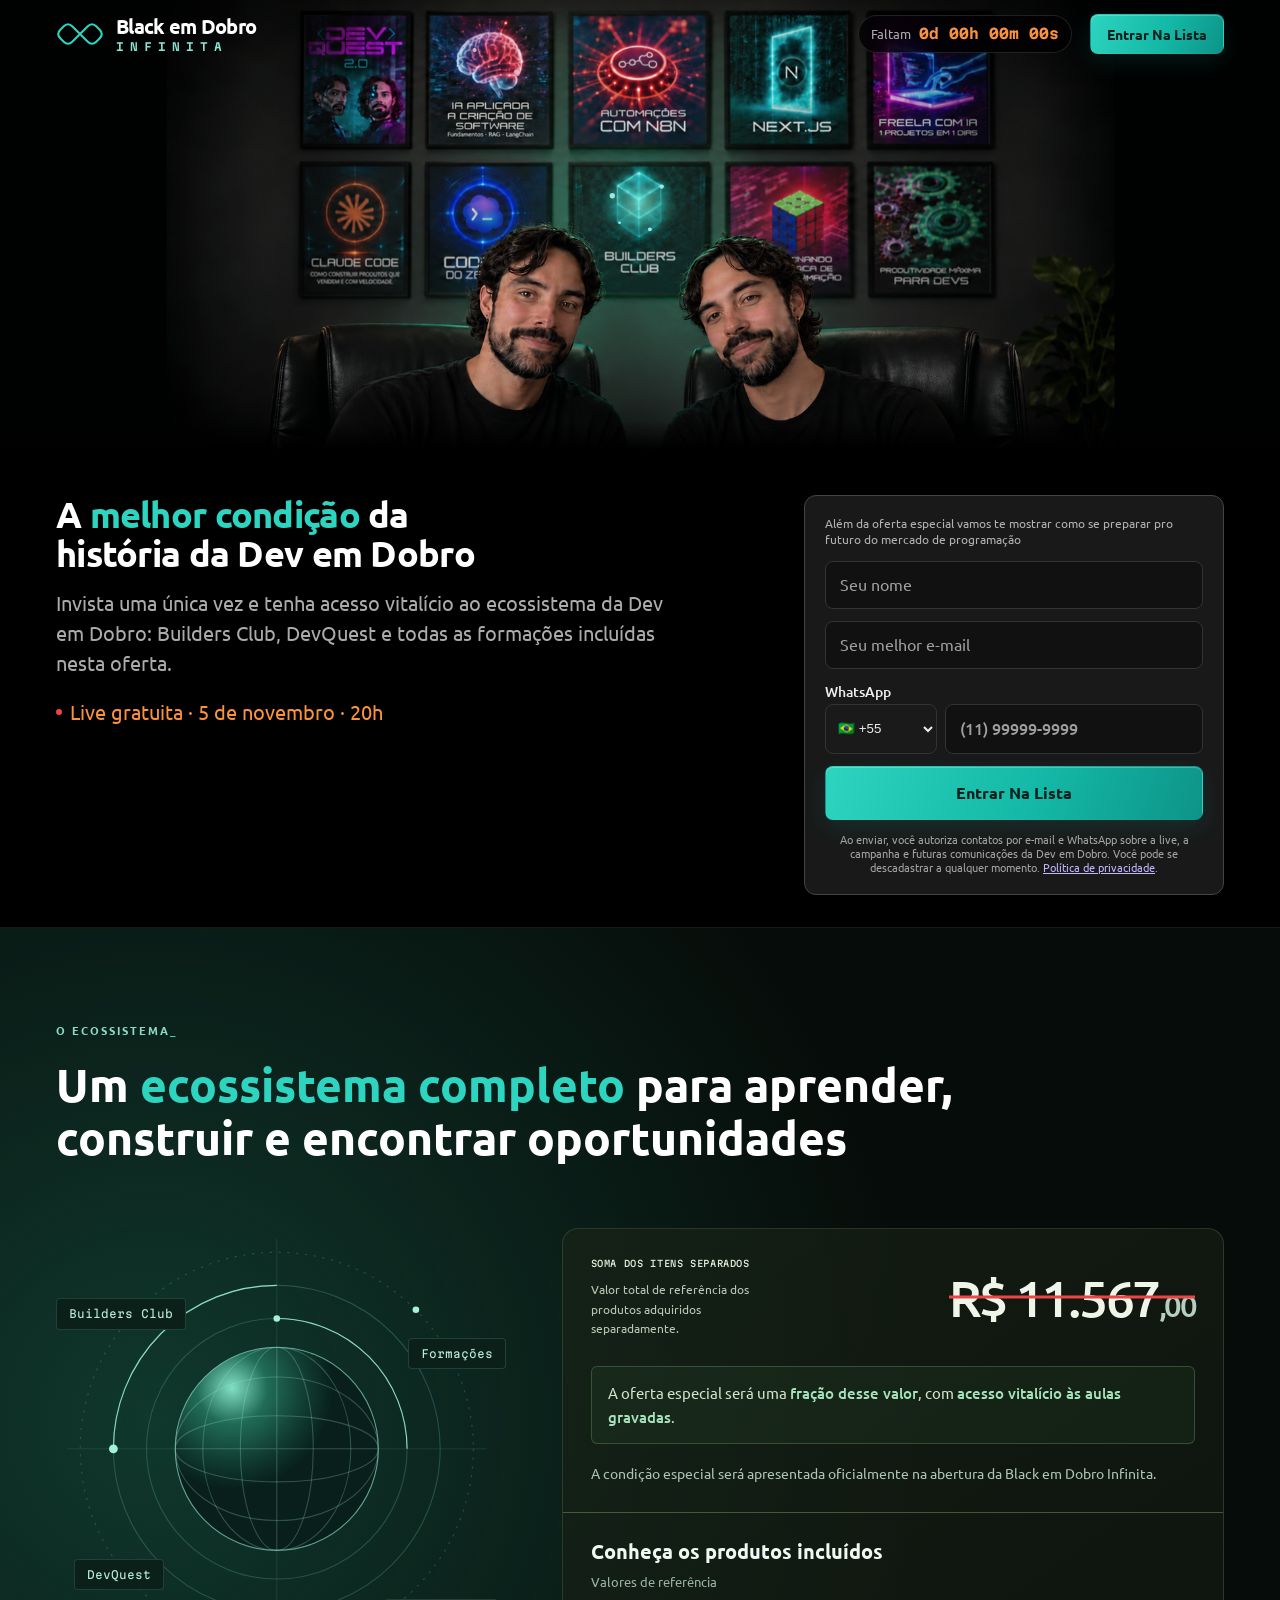
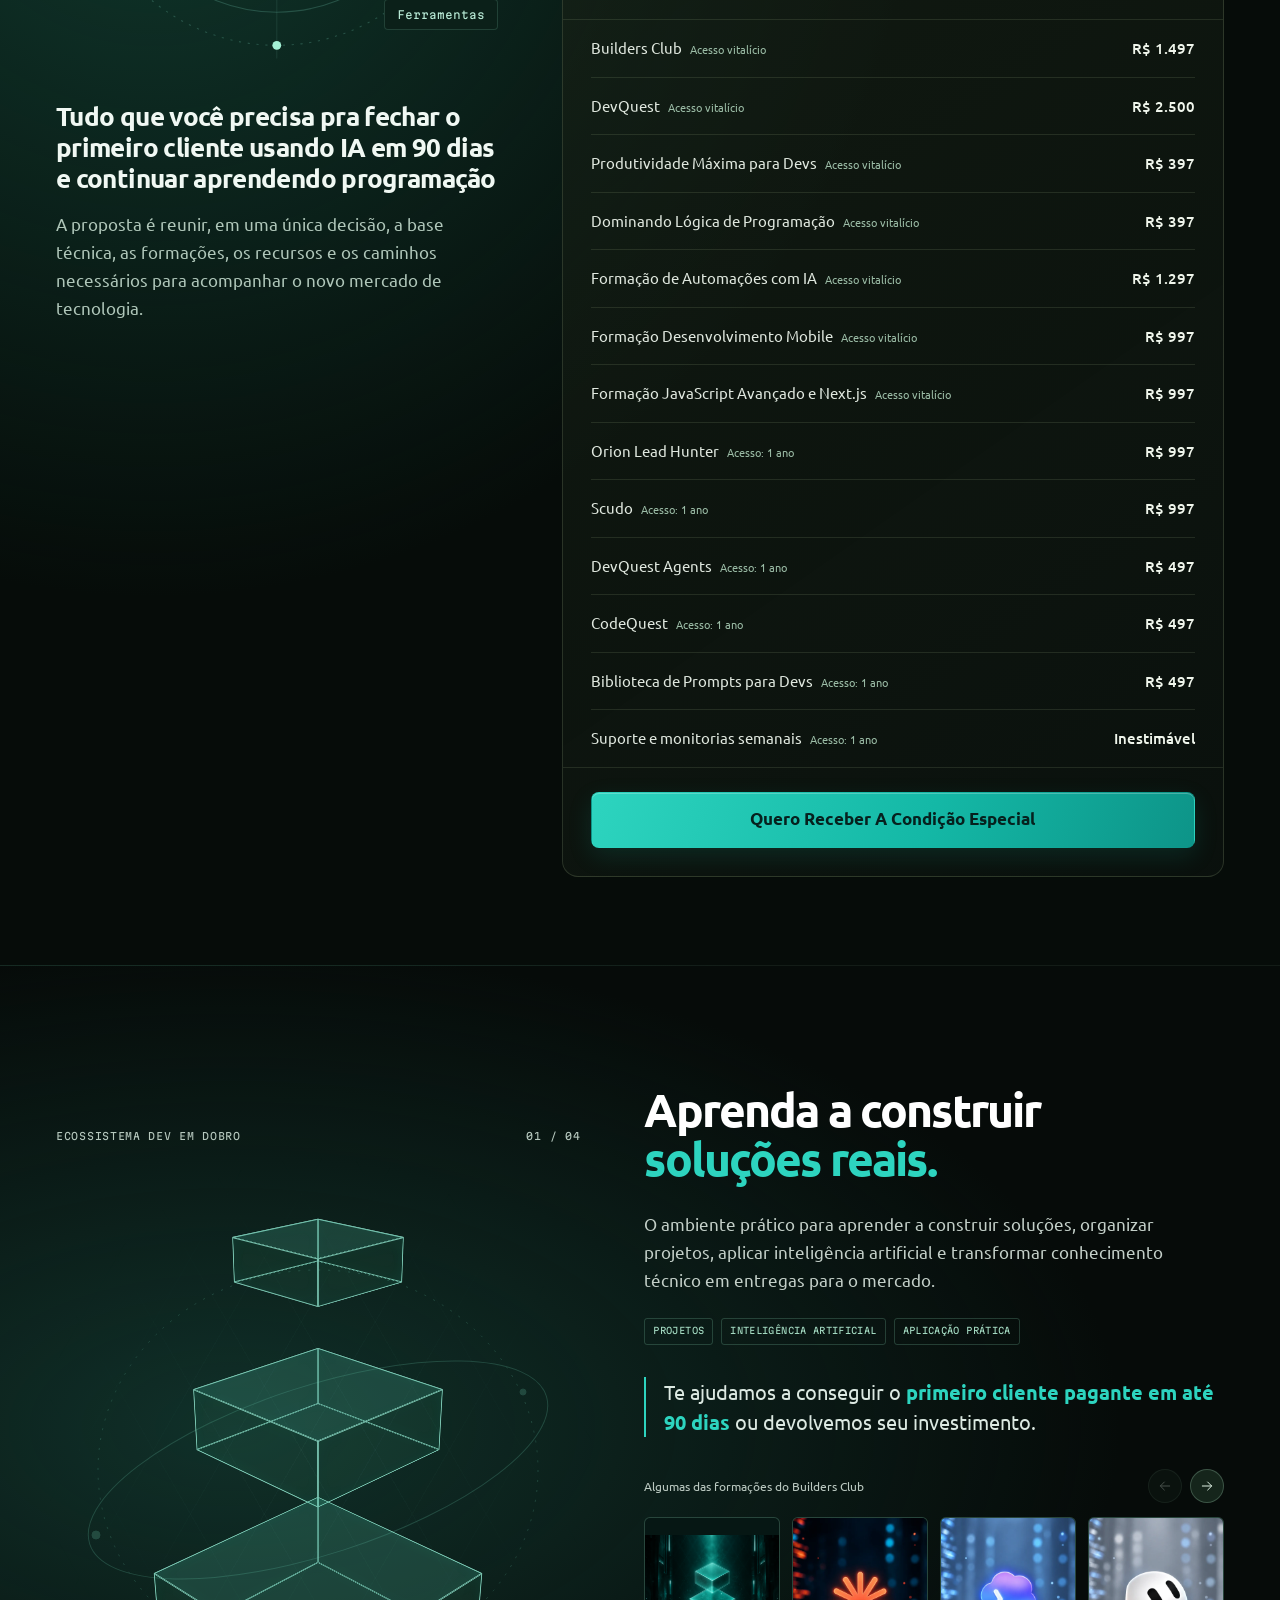
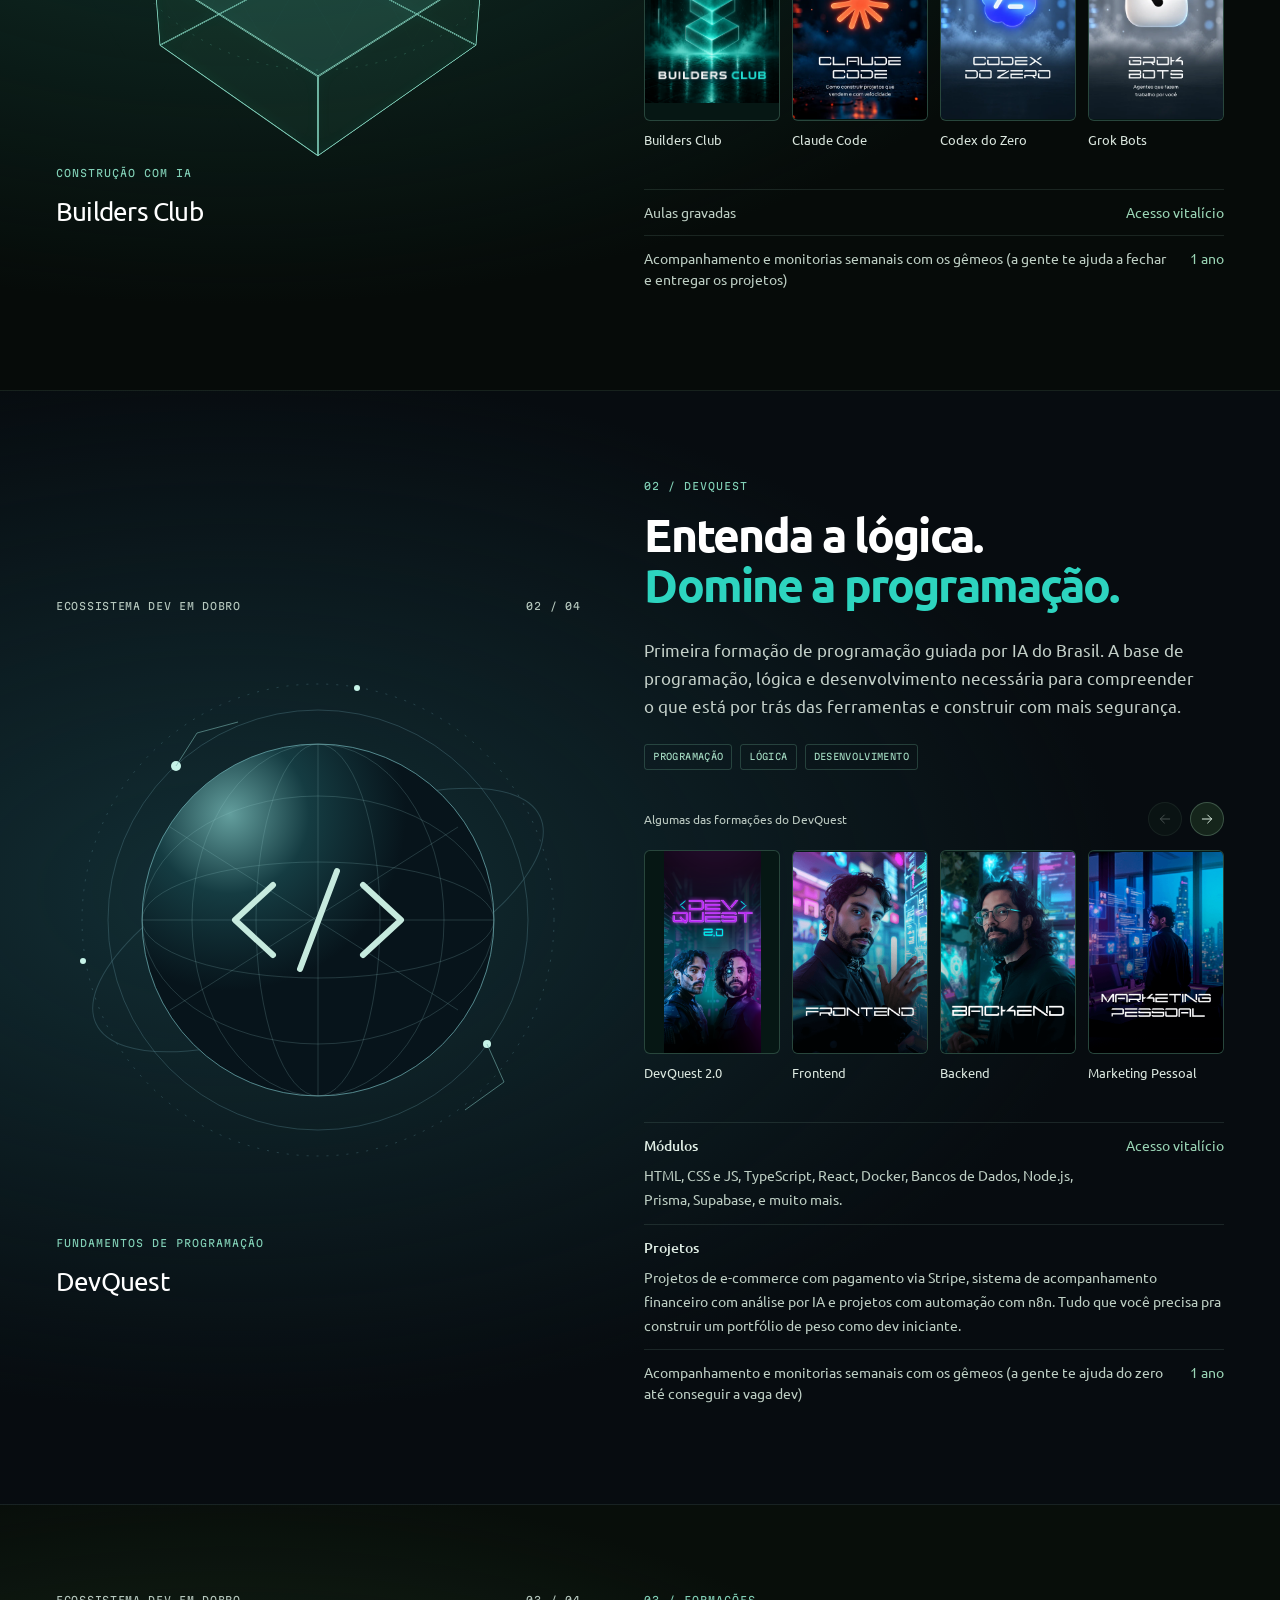
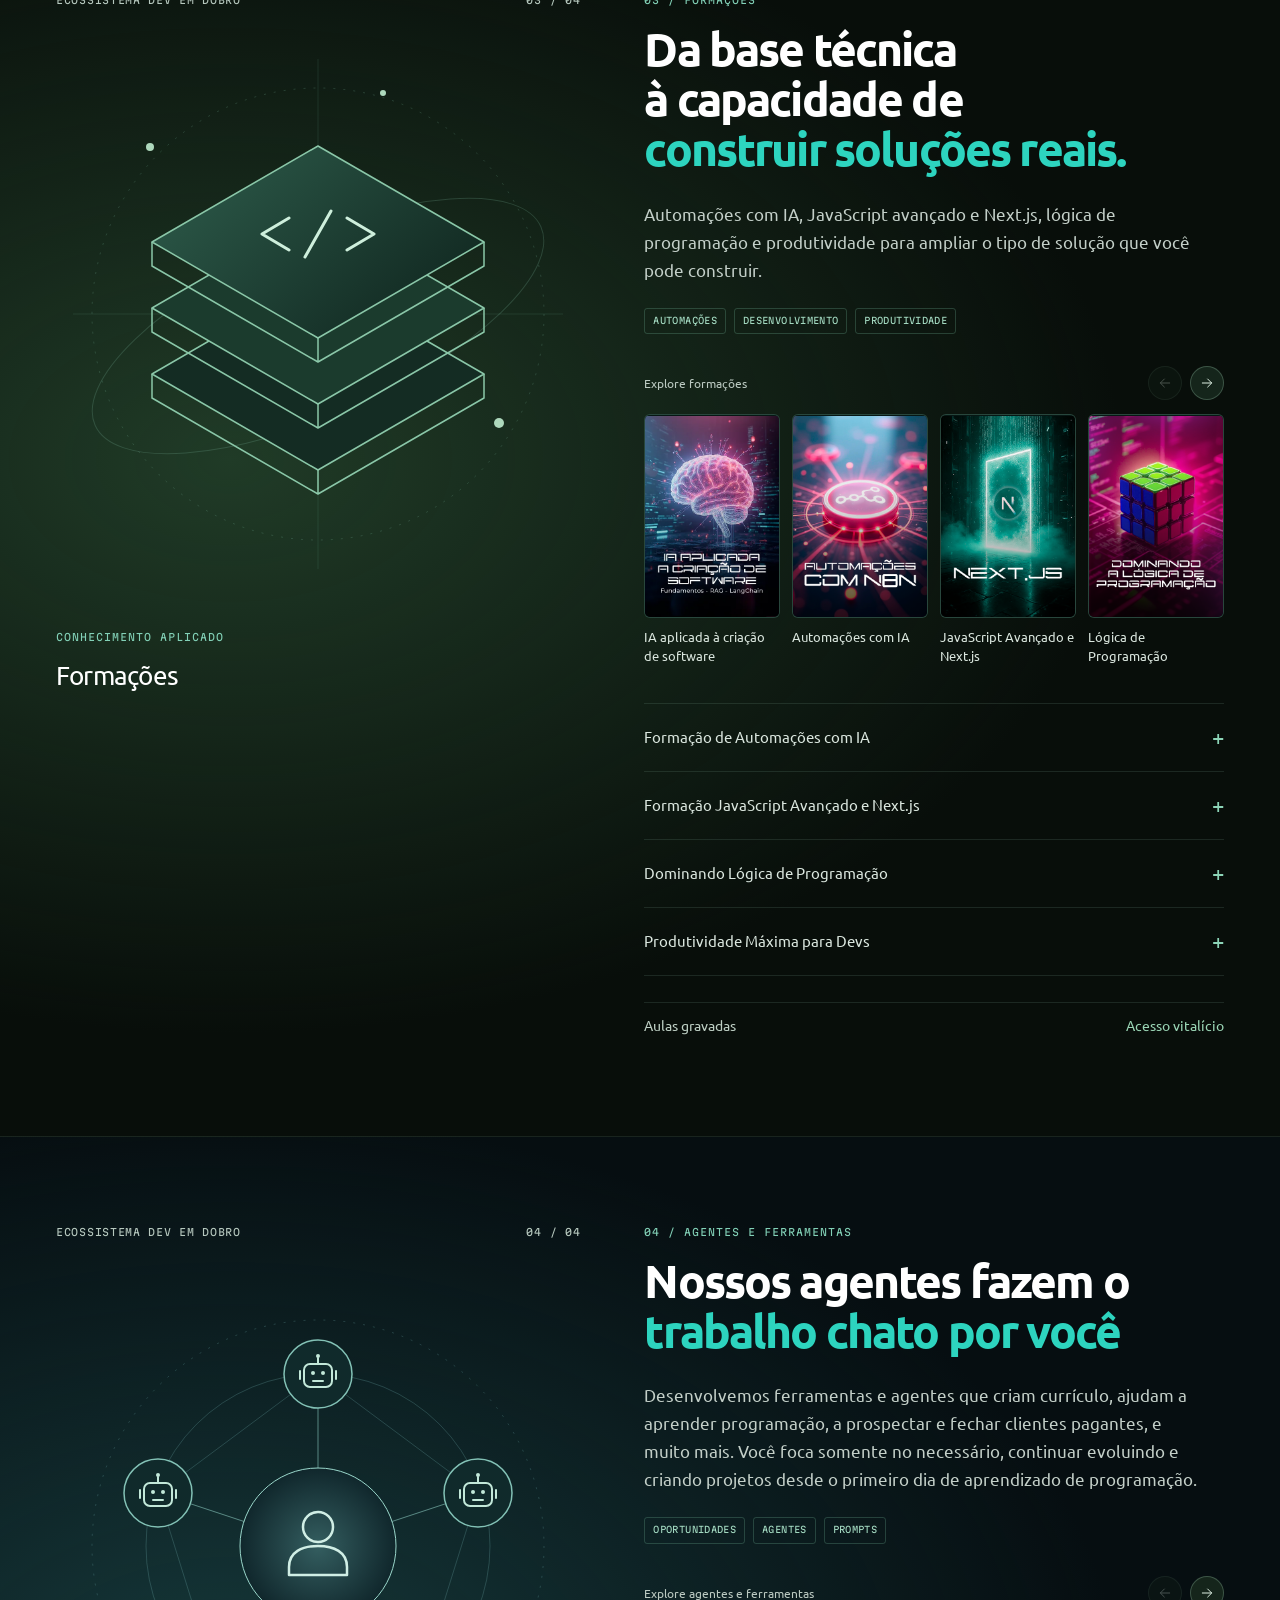
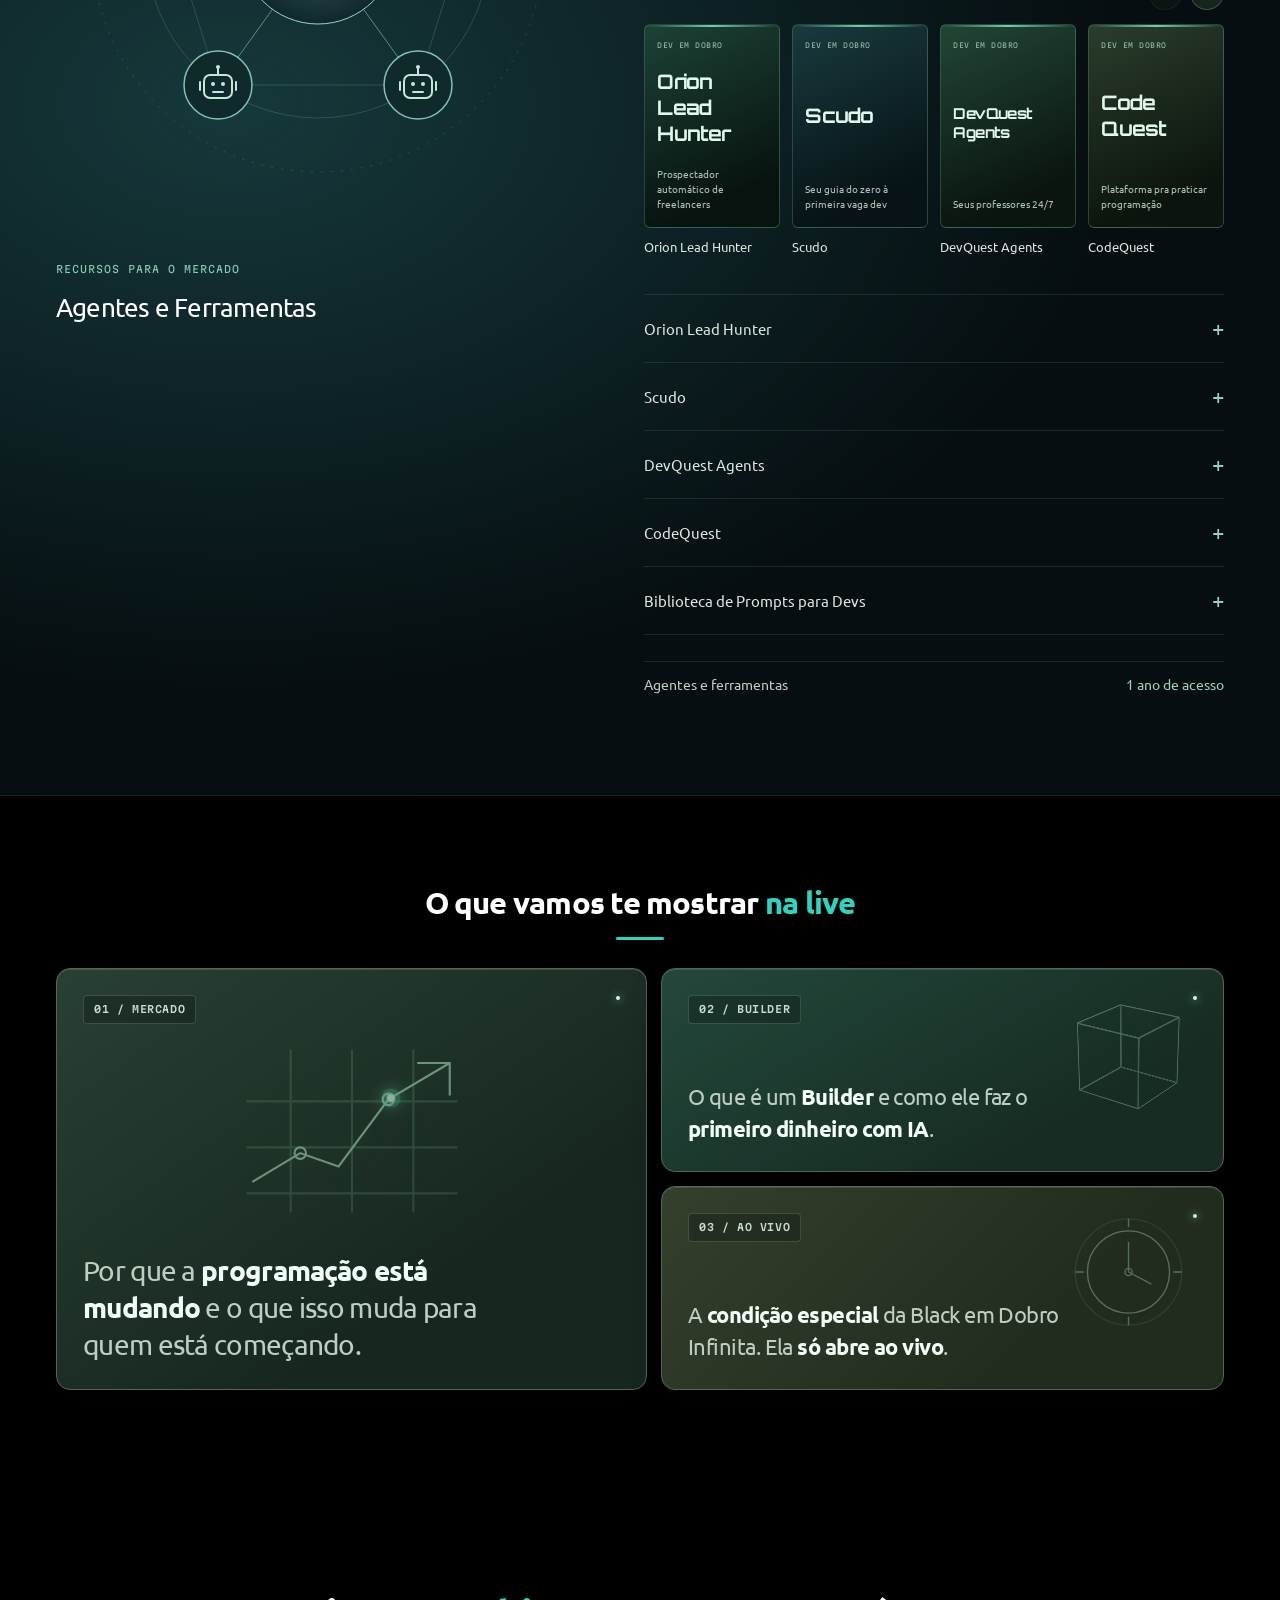
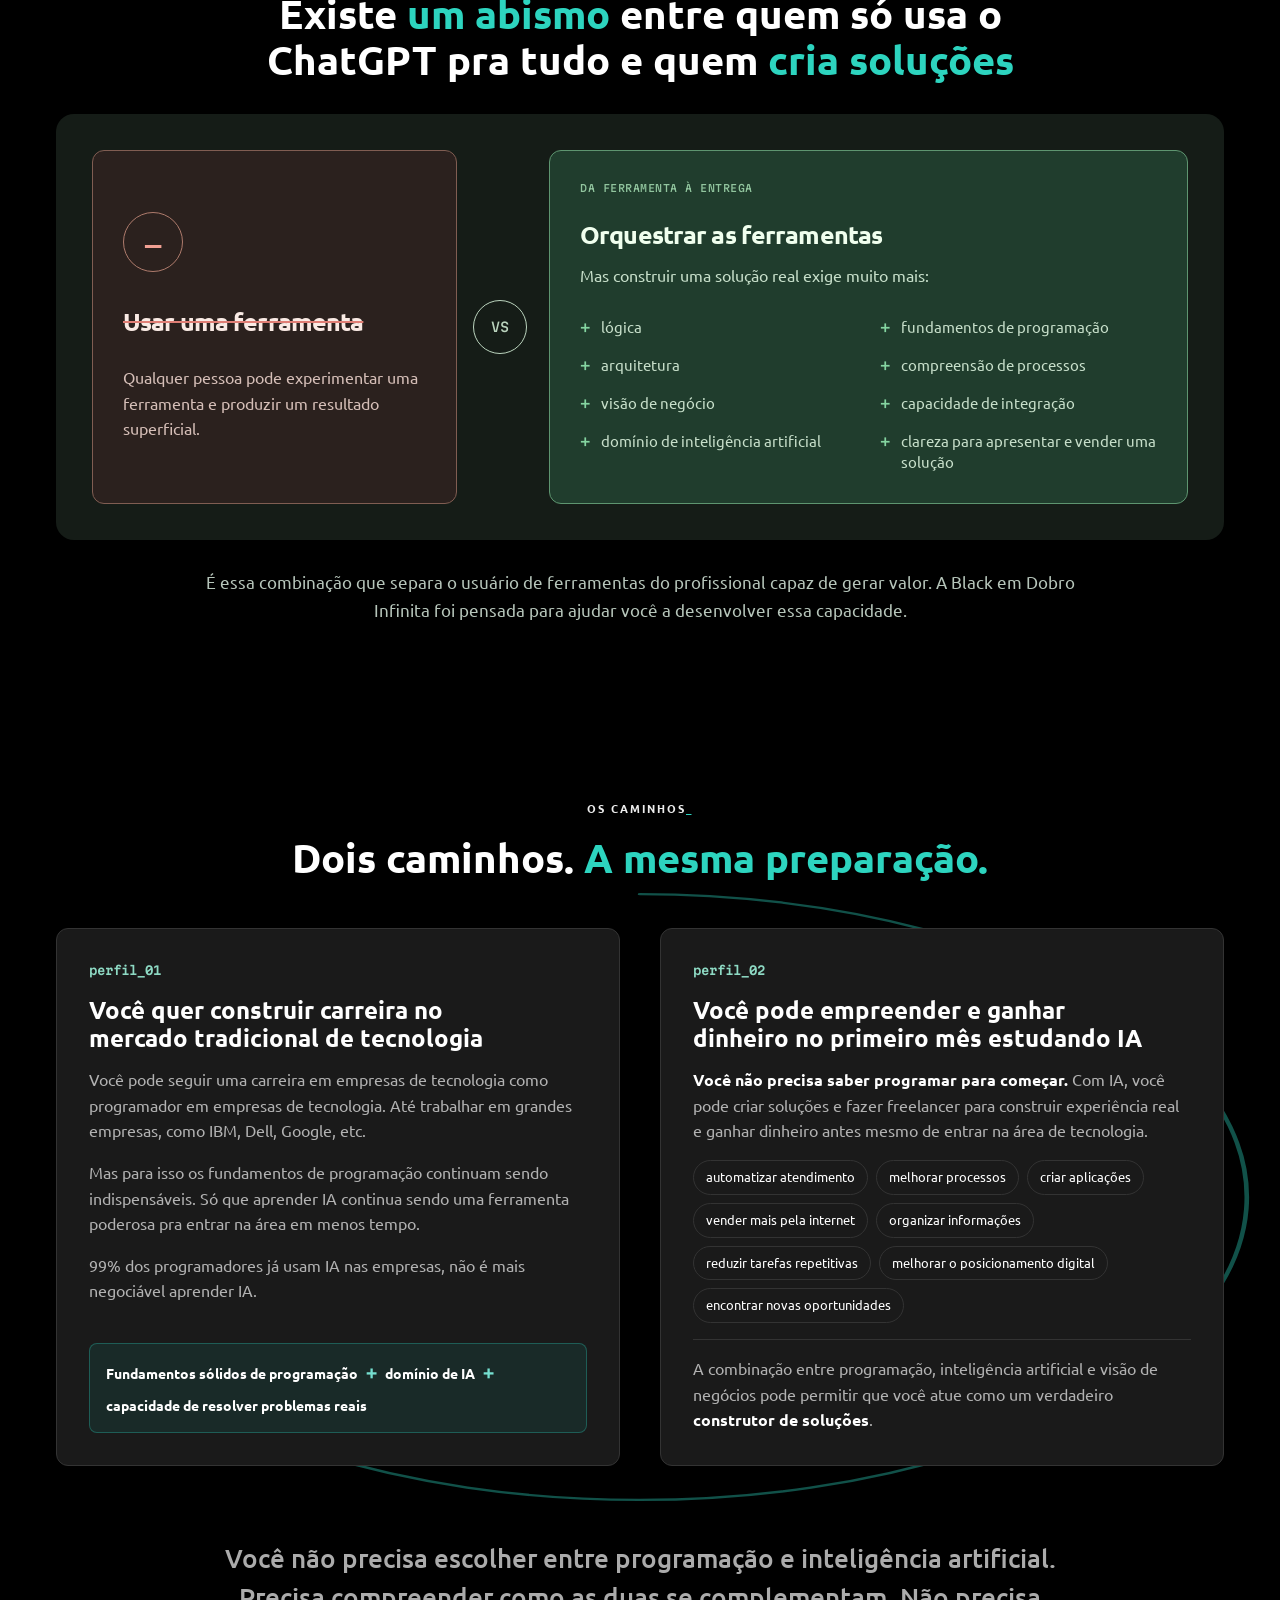
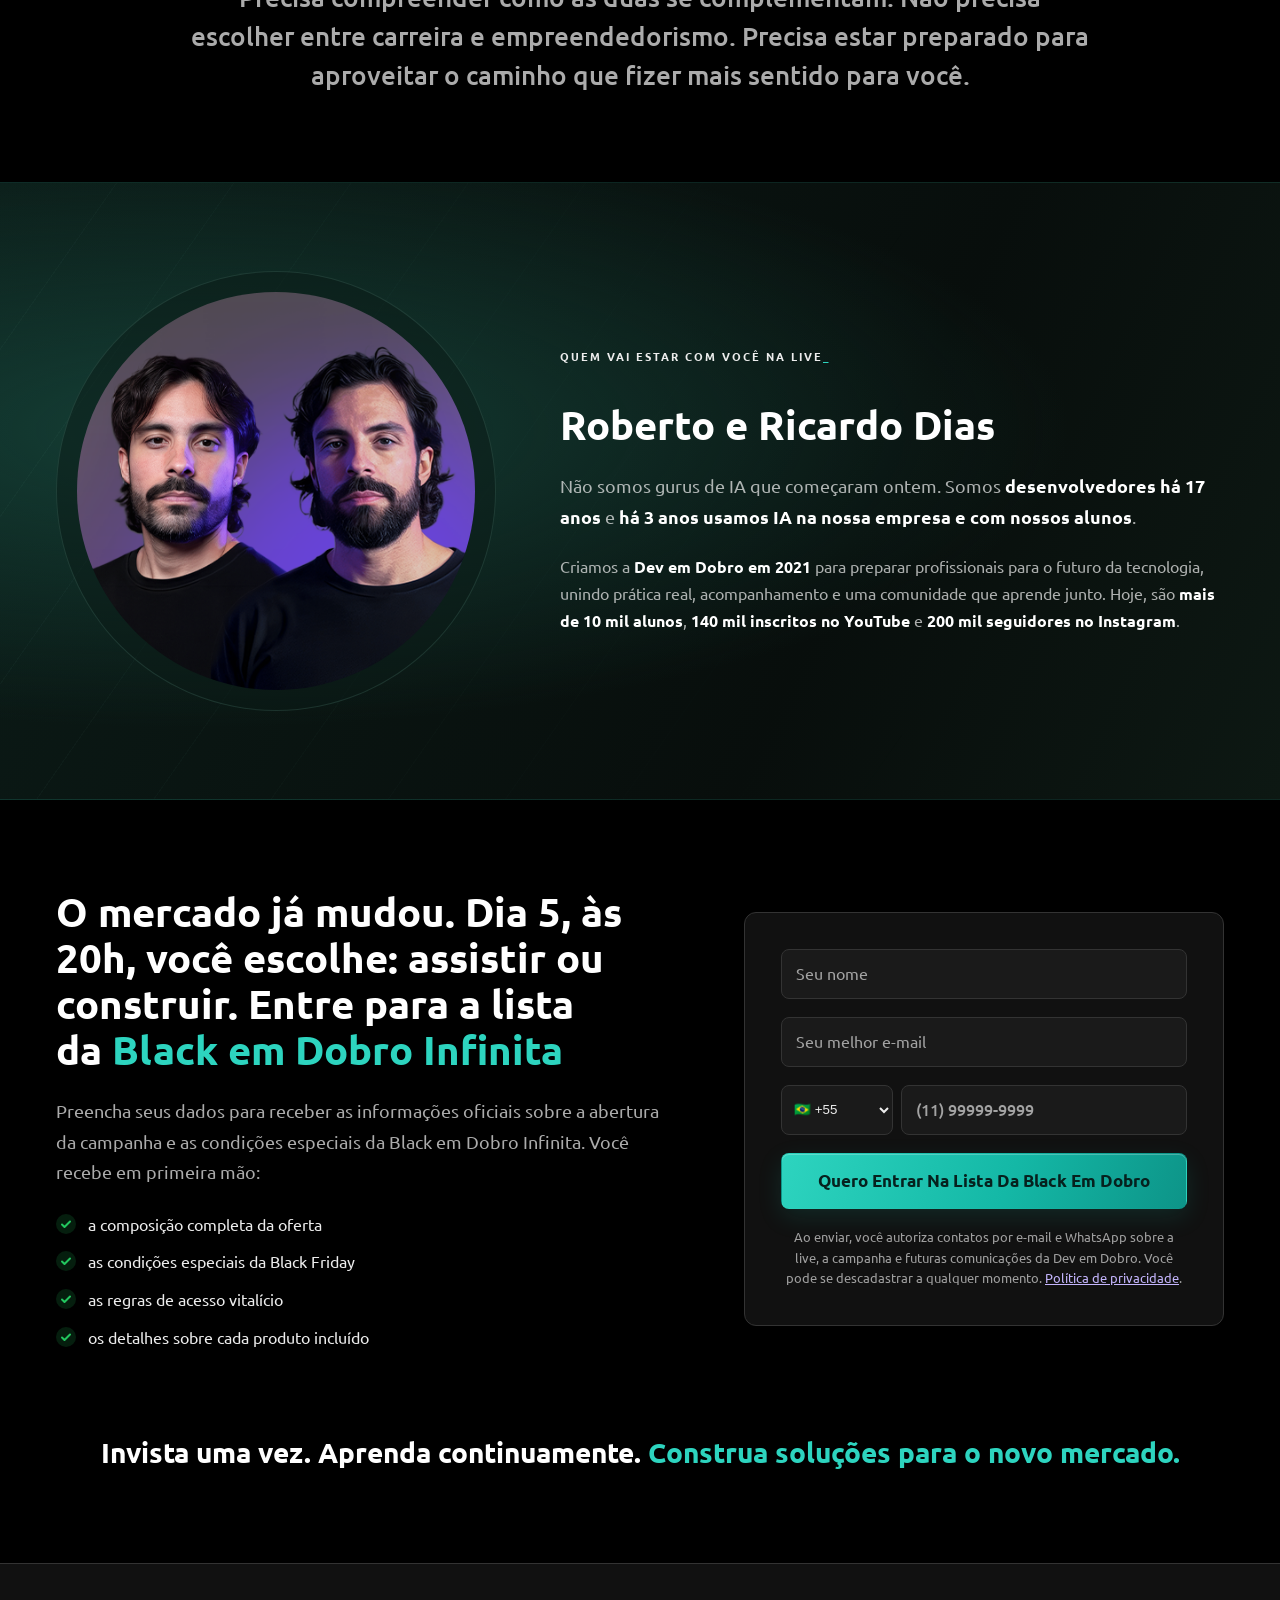
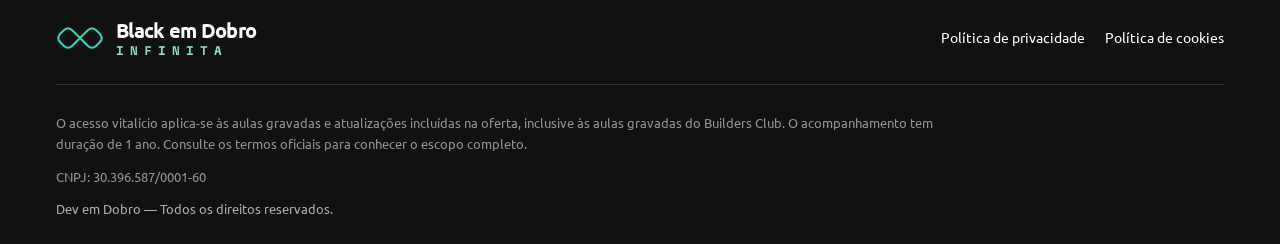
==== commit 50ec9a02: "Corrige alinhamento do risco vermelho no preco" ====
--- a/index.html
+++ b/index.html
@@ -11,7 +11,7 @@
   <link rel="stylesheet" href="https://fonts.googleapis.com/css2?family=Martian+Mono:wght@400;600;700&family=Ubuntu:ital,wght@0,400;0,500;0,700;1,400&display=swap">
   <link rel="stylesheet" href="/v2/css/style.css">
   <link rel="stylesheet" href="/v3/css/style.css?v=mobile-faces-high">
-  <link rel="stylesheet" href="/v3/css/ecosystem.css?v=7">
+  <link rel="stylesheet" href="/v3/css/ecosystem.css?v=8">
   <link rel="stylesheet" href="/v3/css/builders.css?v=10">
 </head>
 <body class="v3">
--- a/v3/css/ecosystem.css
+++ b/v3/css/ecosystem.css
@@ -33,7 +33,8 @@
 .ecosystem-total-summary { display: grid; grid-template-columns: minmax(0,1fr) auto; align-items: center; gap: 24px; margin-bottom: 28px; }
 .ecosystem-total-label { margin-bottom: 10px; color: #e0ebda; font: 500 9px/1.5 var(--font-mono); text-transform: uppercase; letter-spacing: .07em; }
 .ecosystem-total-summary>div>p:not([class]) { max-width: 27ch; color: #b8c8b6; font-size: 12px; line-height: 1.6; }
-.ecosystem-total-value { color: #f0f5e9; font-size: clamp(36px,4vw,52px); font-weight: 500; letter-spacing: -.05em; line-height: 1; text-decoration: line-through; text-decoration-color: var(--ds-vermelho); text-decoration-thickness: 3px; font-variant-numeric: tabular-nums; white-space: nowrap; }
+.ecosystem-total-value { position: relative; width: max-content; color: #f0f5e9; font-size: clamp(36px,4vw,52px); font-weight: 500; letter-spacing: -.05em; line-height: 1; font-variant-numeric: tabular-nums; white-space: nowrap; }
+.ecosystem-total-value::after { content: ''; position: absolute; left: 0; right: 0; top: 50%; height: 3px; background: var(--ds-vermelho); transform: translateY(-50%); }
 .ecosystem-total-value>span { color: #b4cfbf; font-size: .6em; }
 .ecosystem-offer-notice { margin-bottom: 18px; padding: 14px 16px; border: 1px solid #6d9e6e59; border-radius: 6px; background: #28442a45; color: #d1e6cd; font-size: 15px; line-height: 1.6; }
 .ecosystem-offer-notice strong { color: #a6e3ba; font-weight: 500; }
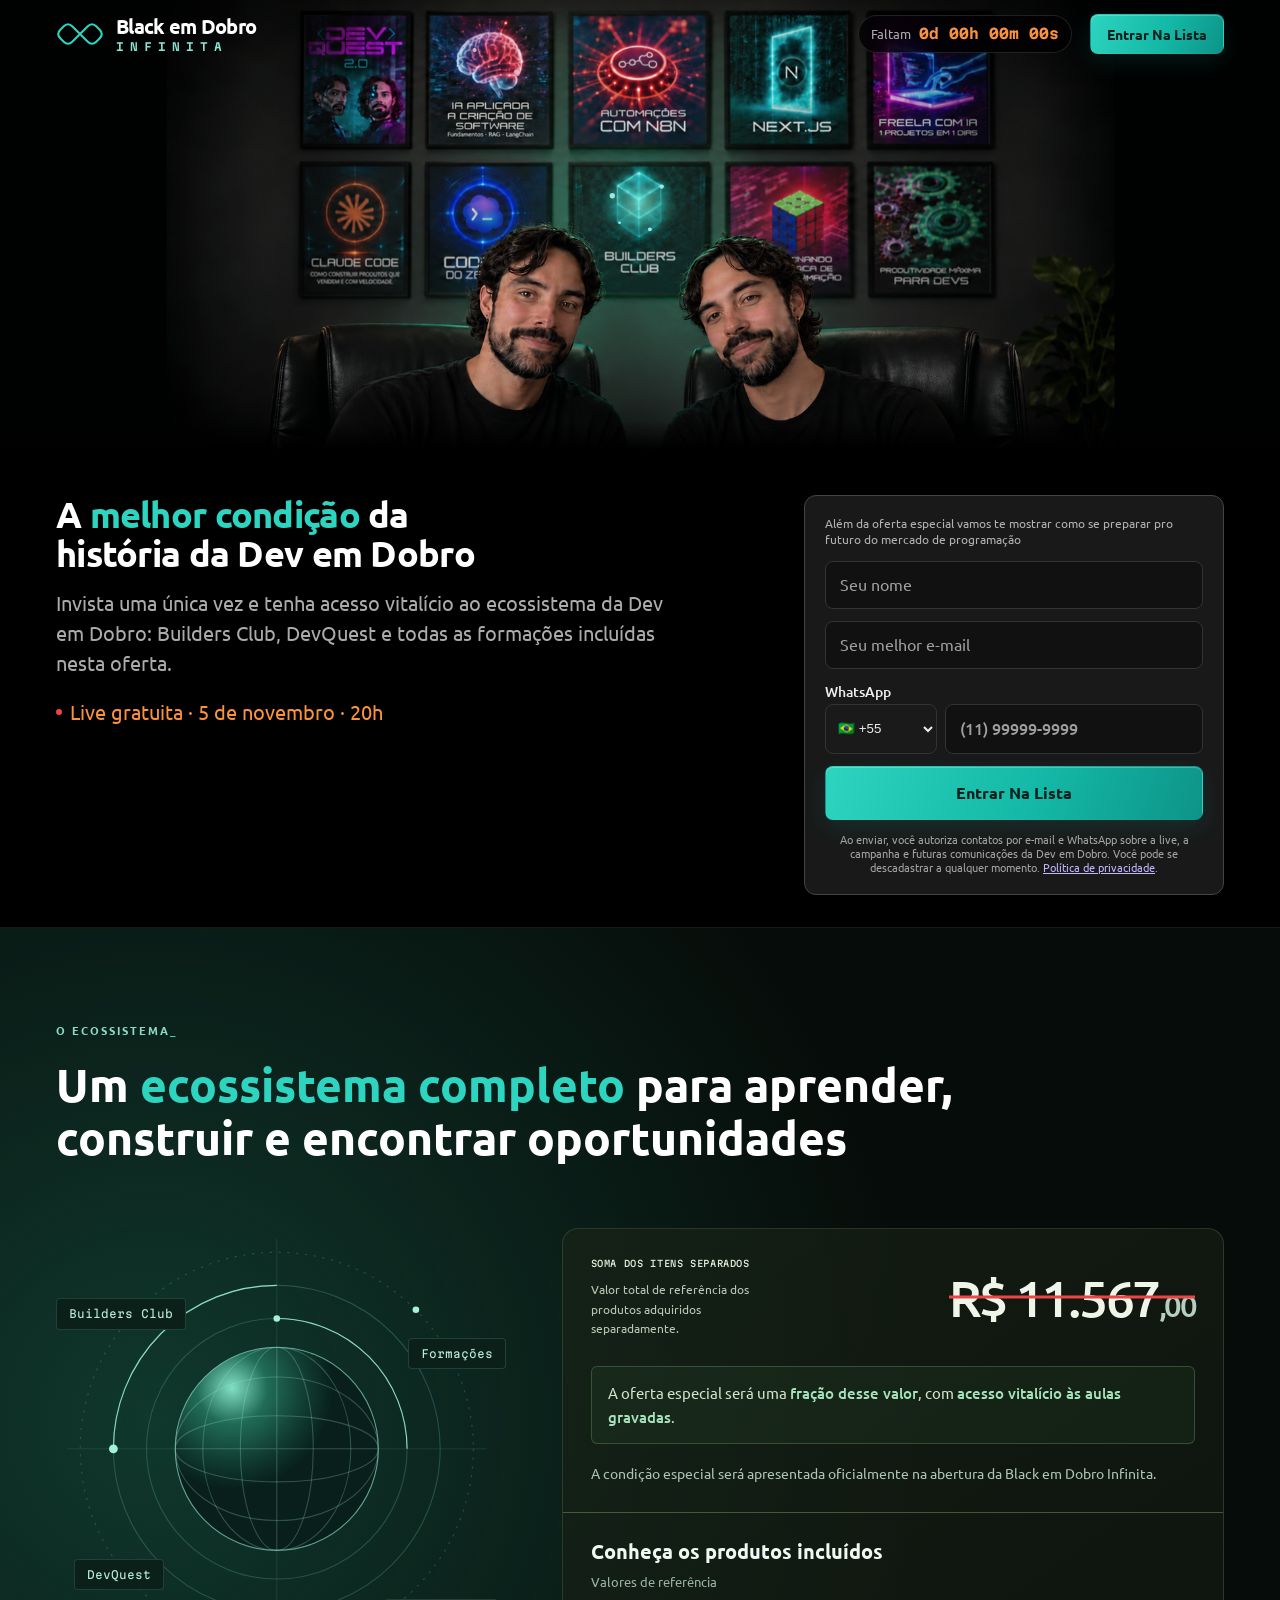
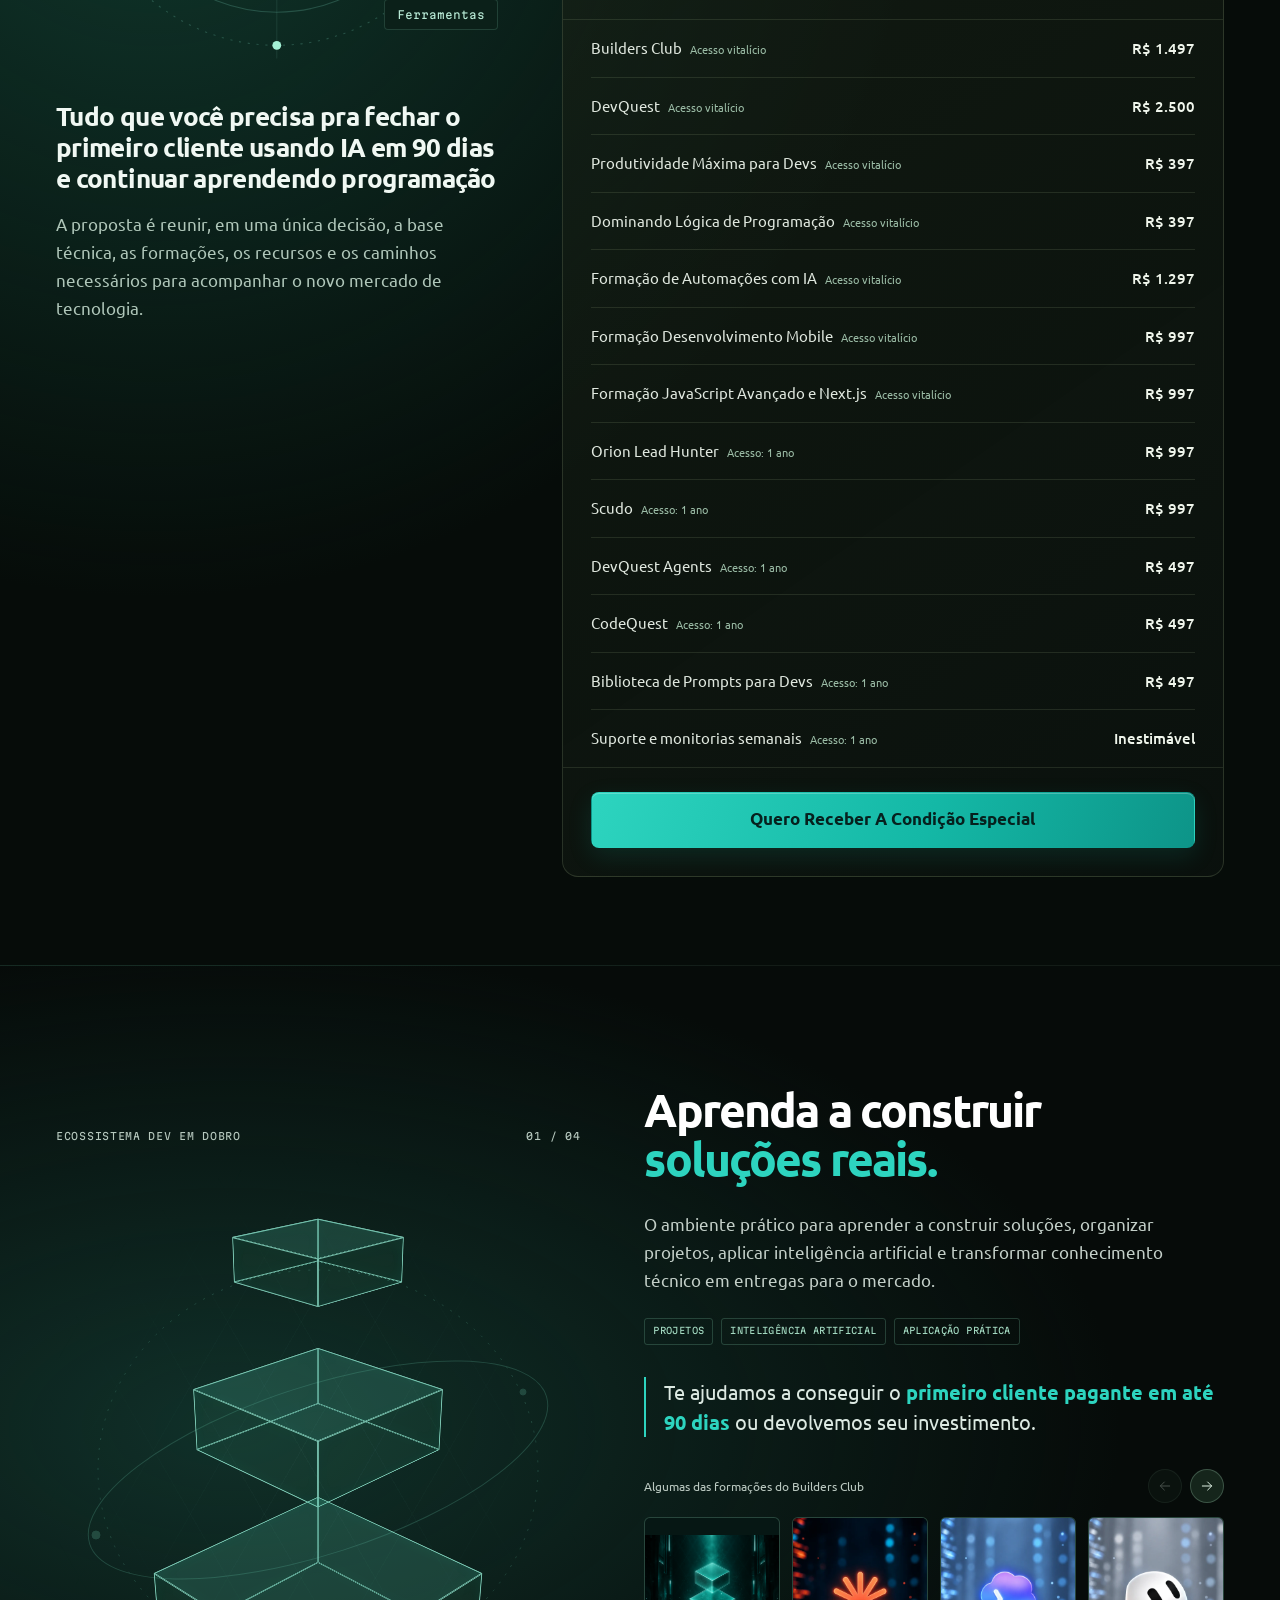
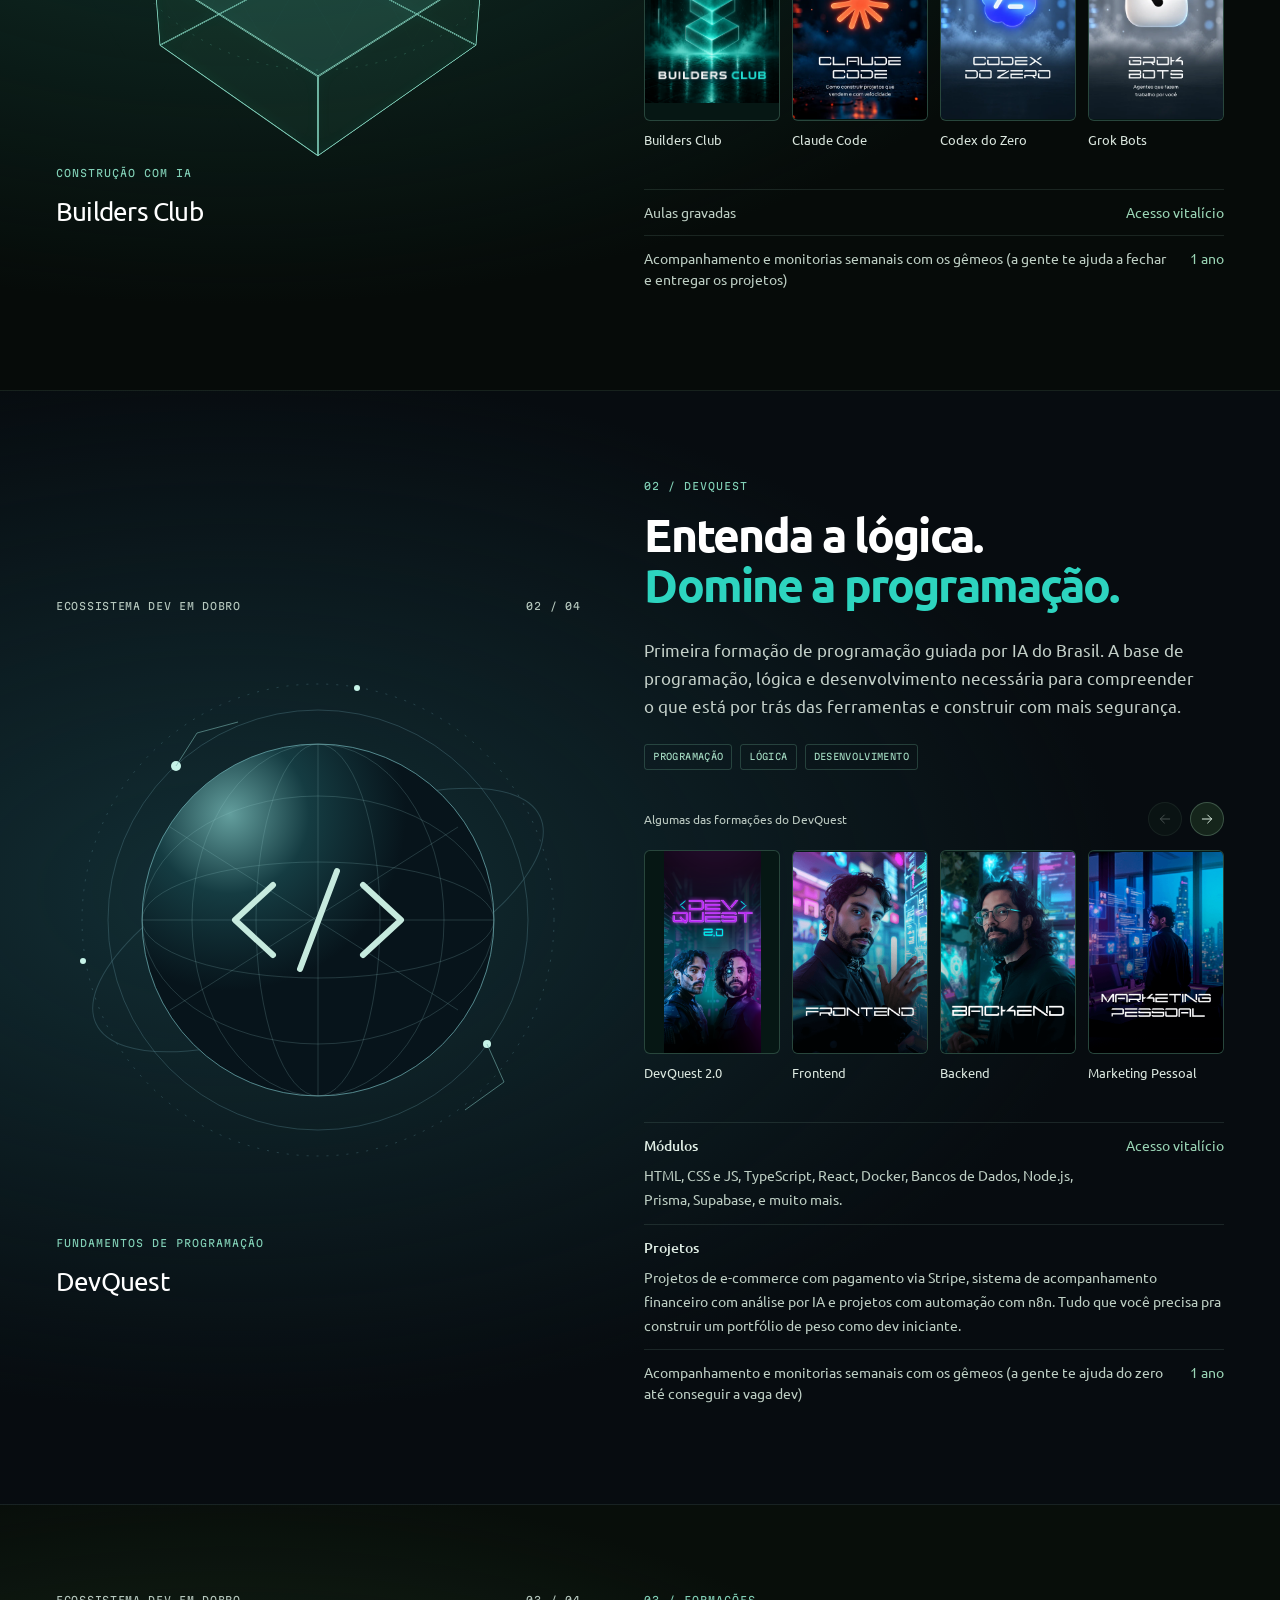
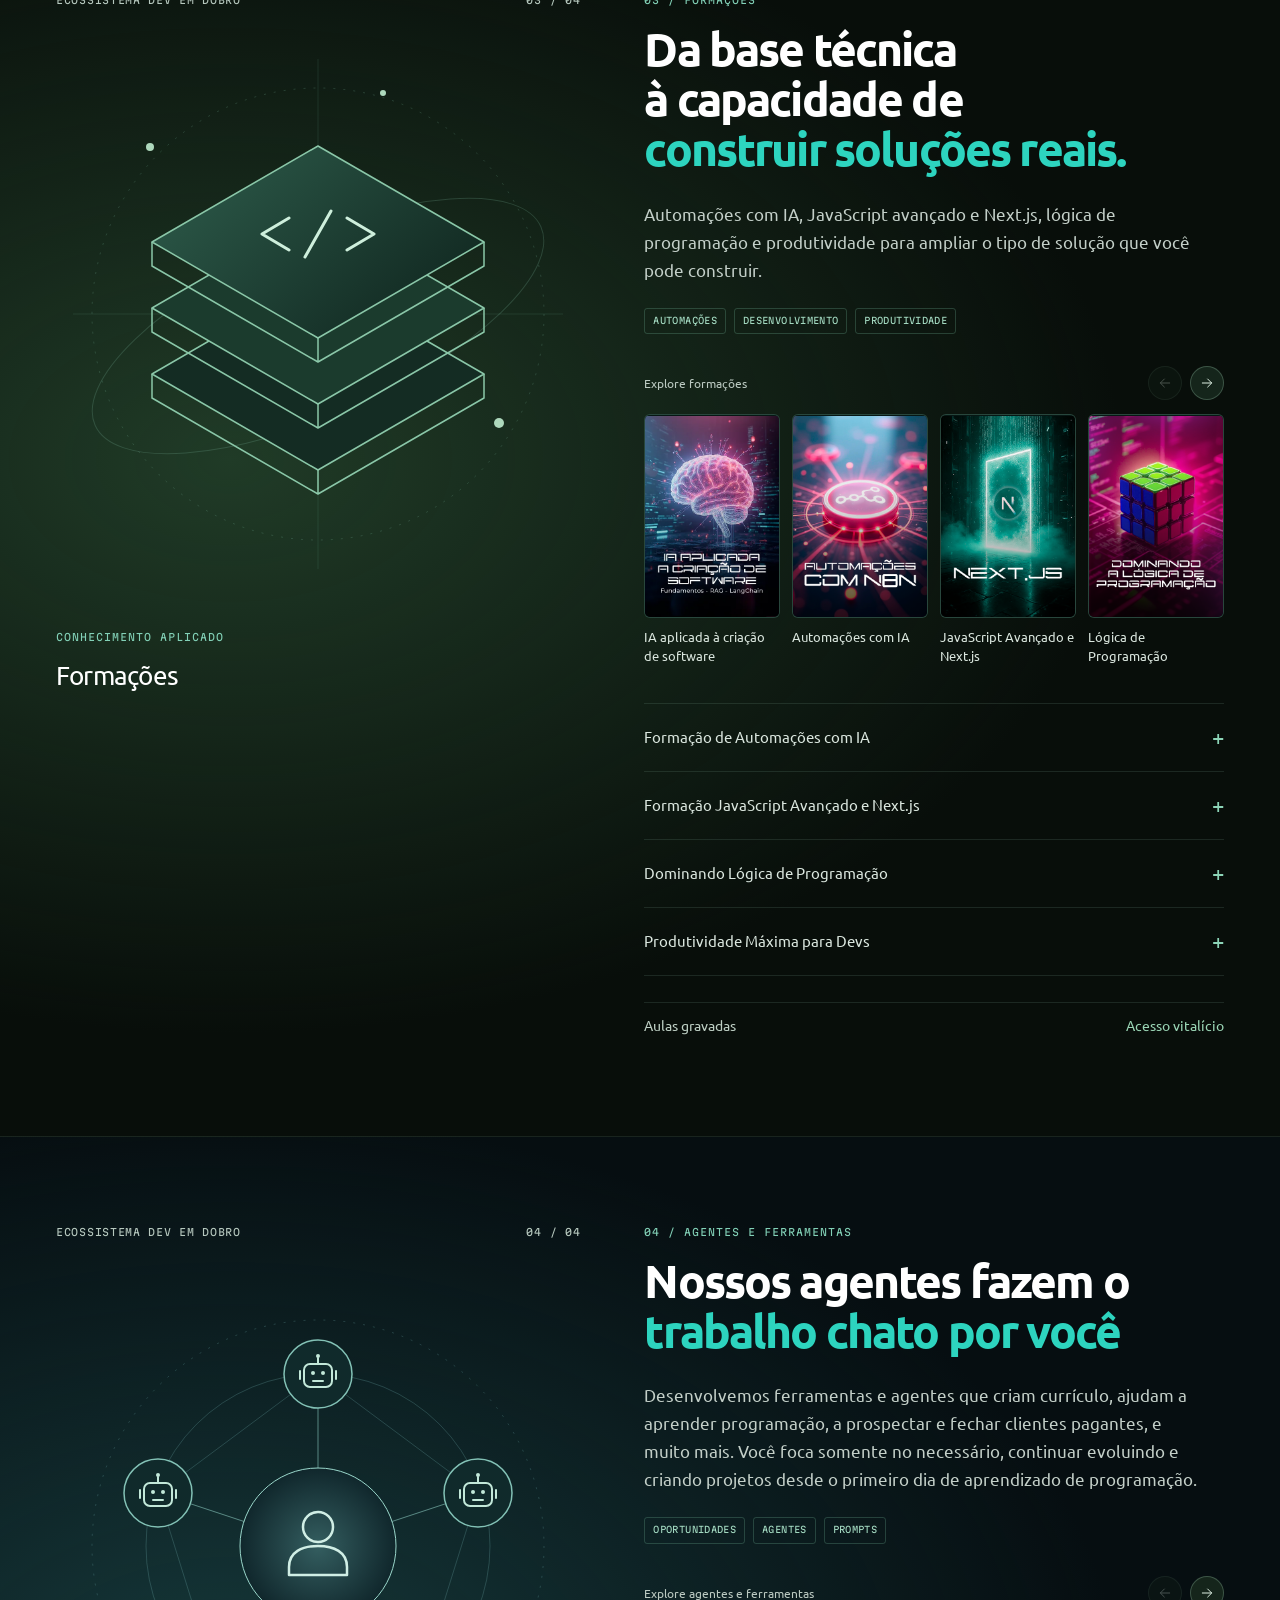
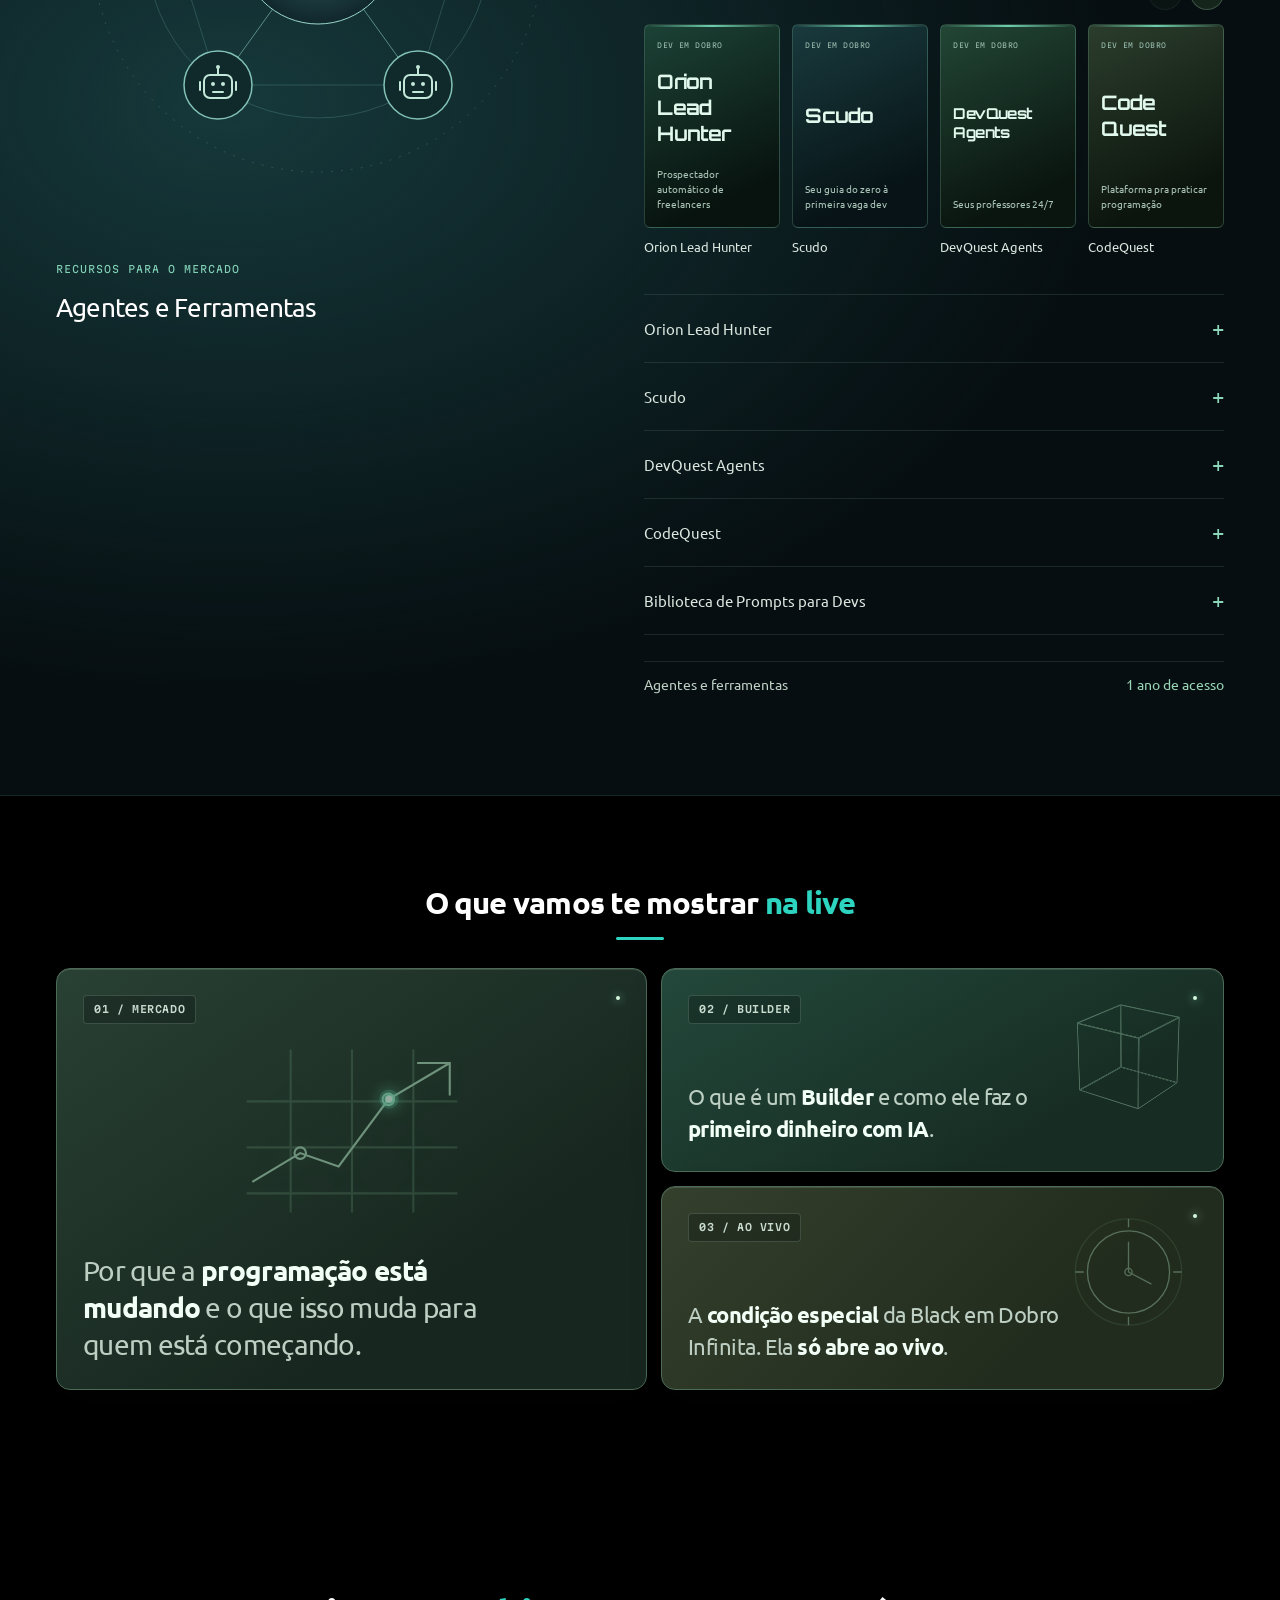
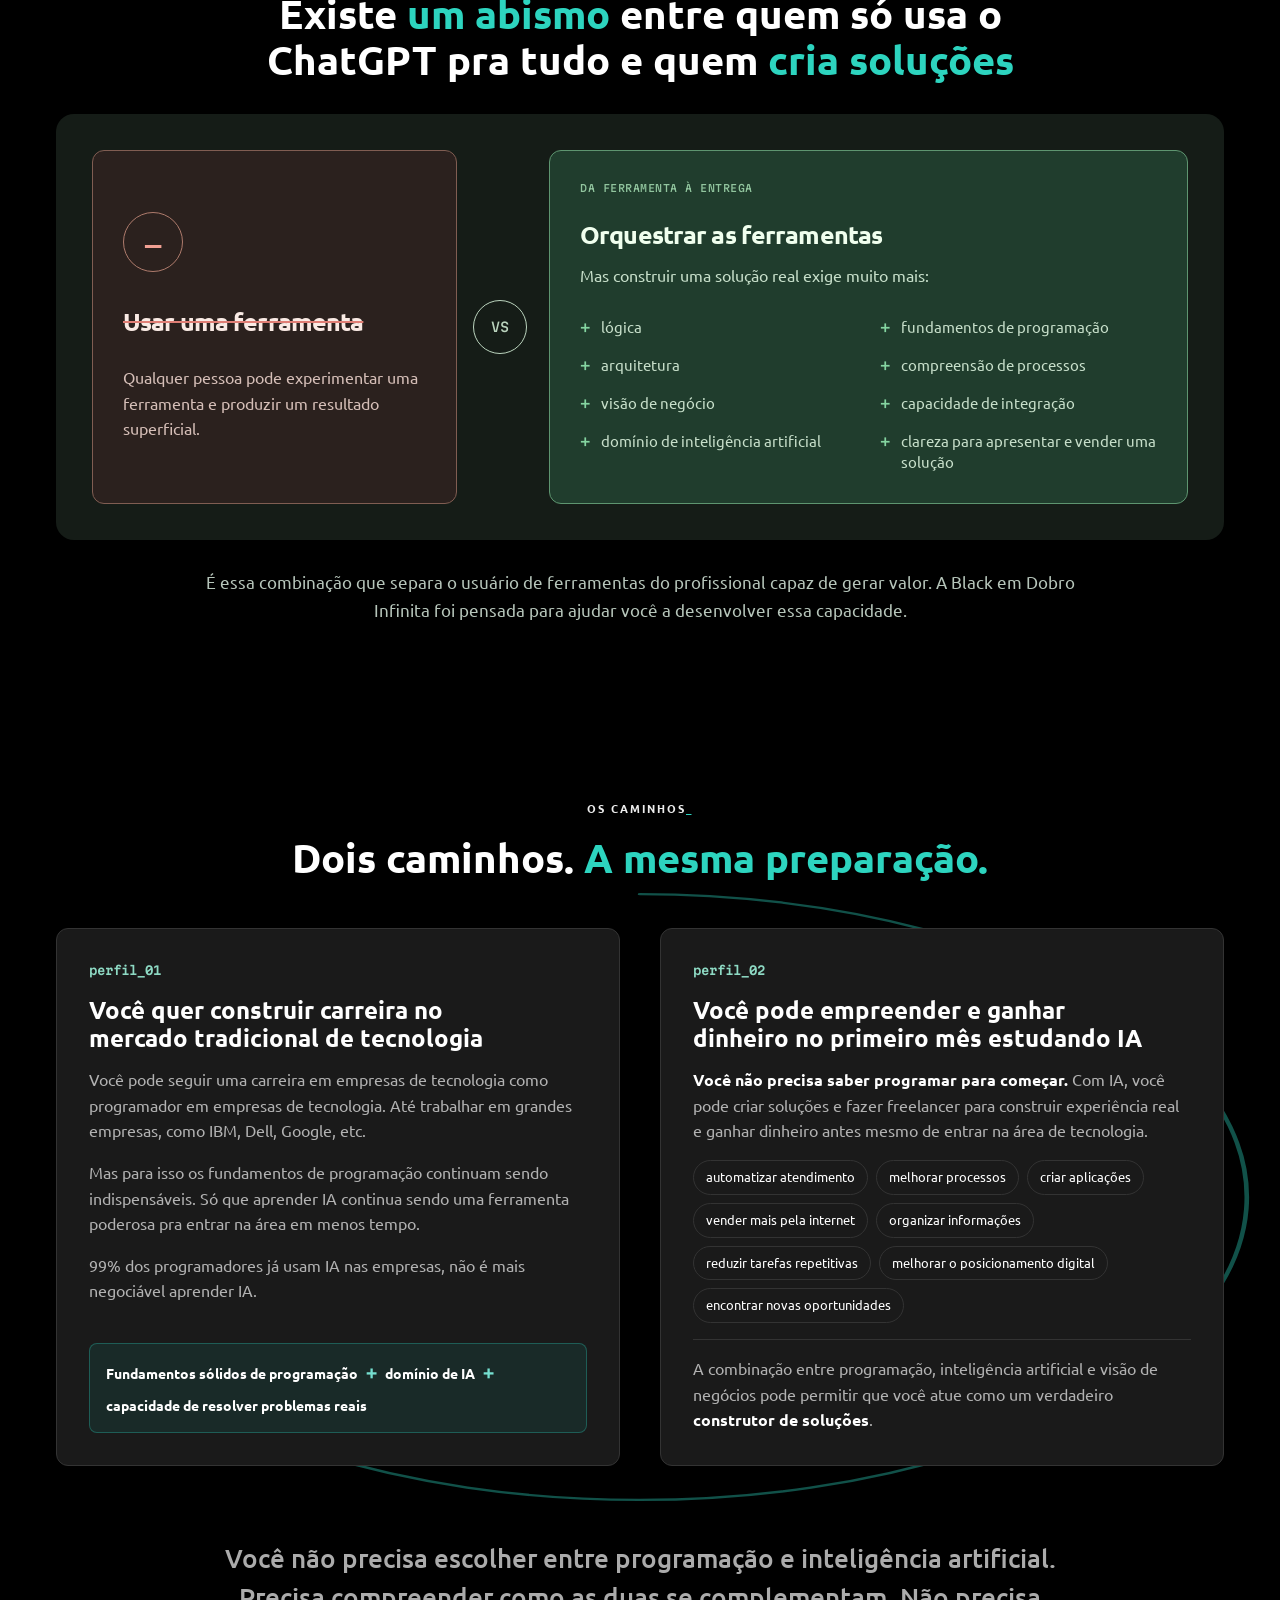
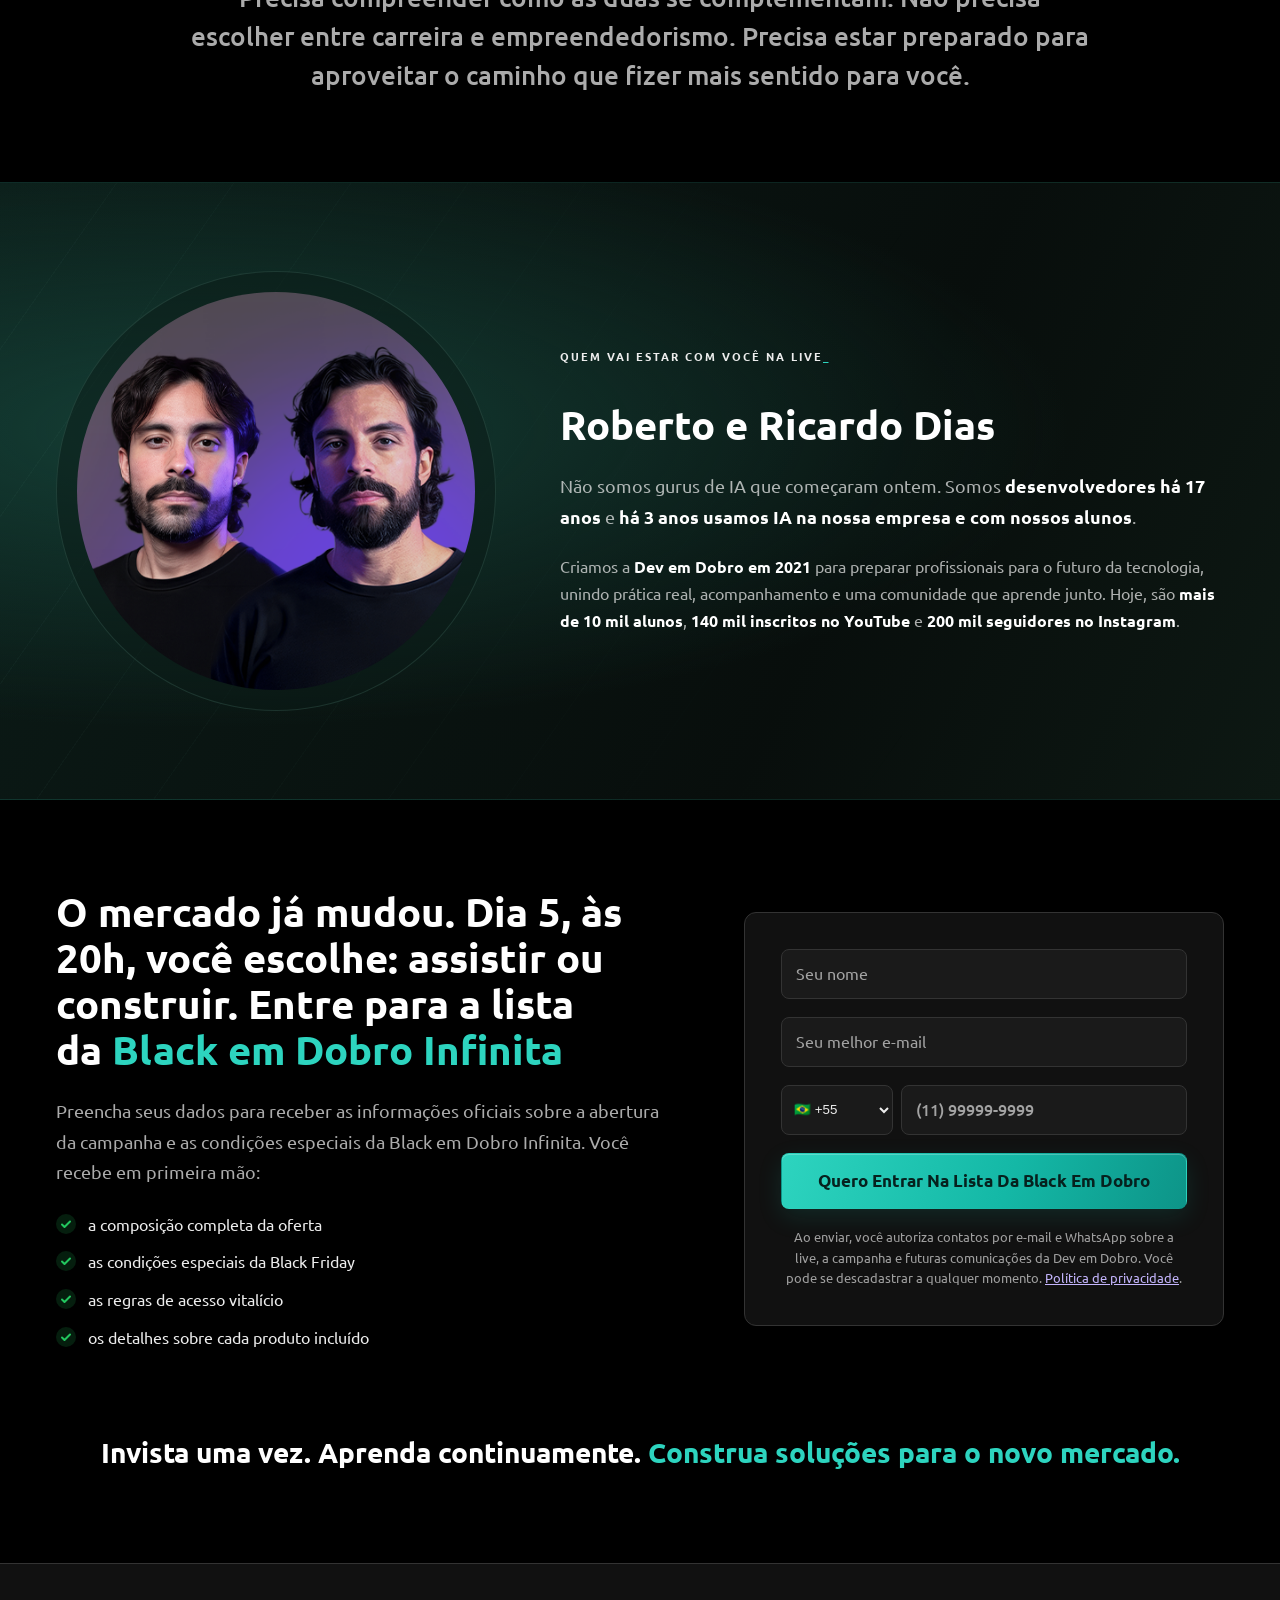
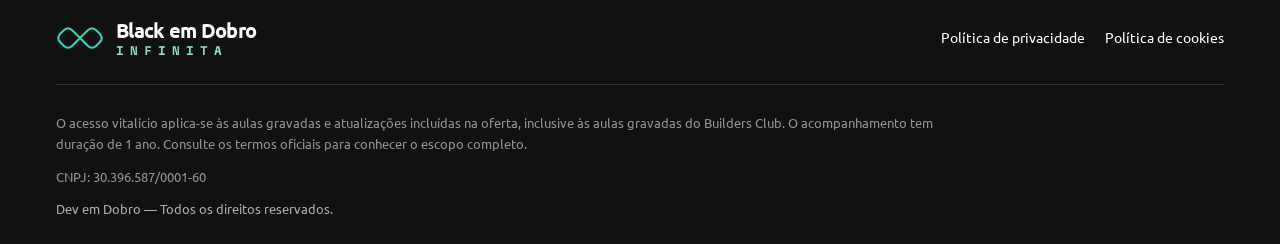
==== commit e7677112: "feat: envia os UTMs da pagina principal para o ActiveCampaign Co-authored-by: Cursor <cursoragent@cu" ====
--- a/index.html
+++ b/index.html
@@ -71,6 +71,11 @@
           <form class="form" data-waitlist novalidate>
             <div class="form-status" role="status" aria-live="polite"></div>
             <label class="hp" aria-hidden="true">Site<input name="website" type="text" tabindex="-1" autocomplete="off"></label>
+            <input type="hidden" name="utm_source" value="">
+            <input type="hidden" name="utm_medium" value="">
+            <input type="hidden" name="utm_campaign" value="">
+            <input type="hidden" name="utm_term" value="">
+            <input type="hidden" name="utm_content" value="">
             <label class="field"><input name="nome" type="text" autocomplete="name" maxlength="80" placeholder="Seu nome" aria-label="Nome" required><small class="field-error"></small></label>
             <label class="field"><input name="email" type="email" autocomplete="email" maxlength="120" placeholder="Seu melhor e-mail" aria-label="Melhor e-mail" required><small class="field-error"></small></label>
             <div class="field">
@@ -501,6 +506,11 @@
           <form class="form" data-waitlist novalidate>
             <div class="form-status" role="status" aria-live="polite"></div>
             <label class="hp" aria-hidden="true">Site<input name="website" type="text" tabindex="-1" autocomplete="off"></label>
+            <input type="hidden" name="utm_source" value="">
+            <input type="hidden" name="utm_medium" value="">
+            <input type="hidden" name="utm_campaign" value="">
+            <input type="hidden" name="utm_term" value="">
+            <input type="hidden" name="utm_content" value="">
             <label class="field">
               <input name="nome" type="text" autocomplete="name" maxlength="80" placeholder="Seu nome" aria-label="Nome" required>
               <small class="field-error"></small>
@@ -547,7 +557,7 @@
     </div>
   </footer>
 
-  <script src="/v2/js/main.js?v=sticky-cta" defer></script>
+  <script src="/v2/js/main.js?v=utm" defer></script>
   <script src="/v3/js/countdown.js" defer></script>
   <script src="/v3/js/hero-motion.js" type="module"></script>
   <script src="/v3/js/course-gallery.js" defer></script>
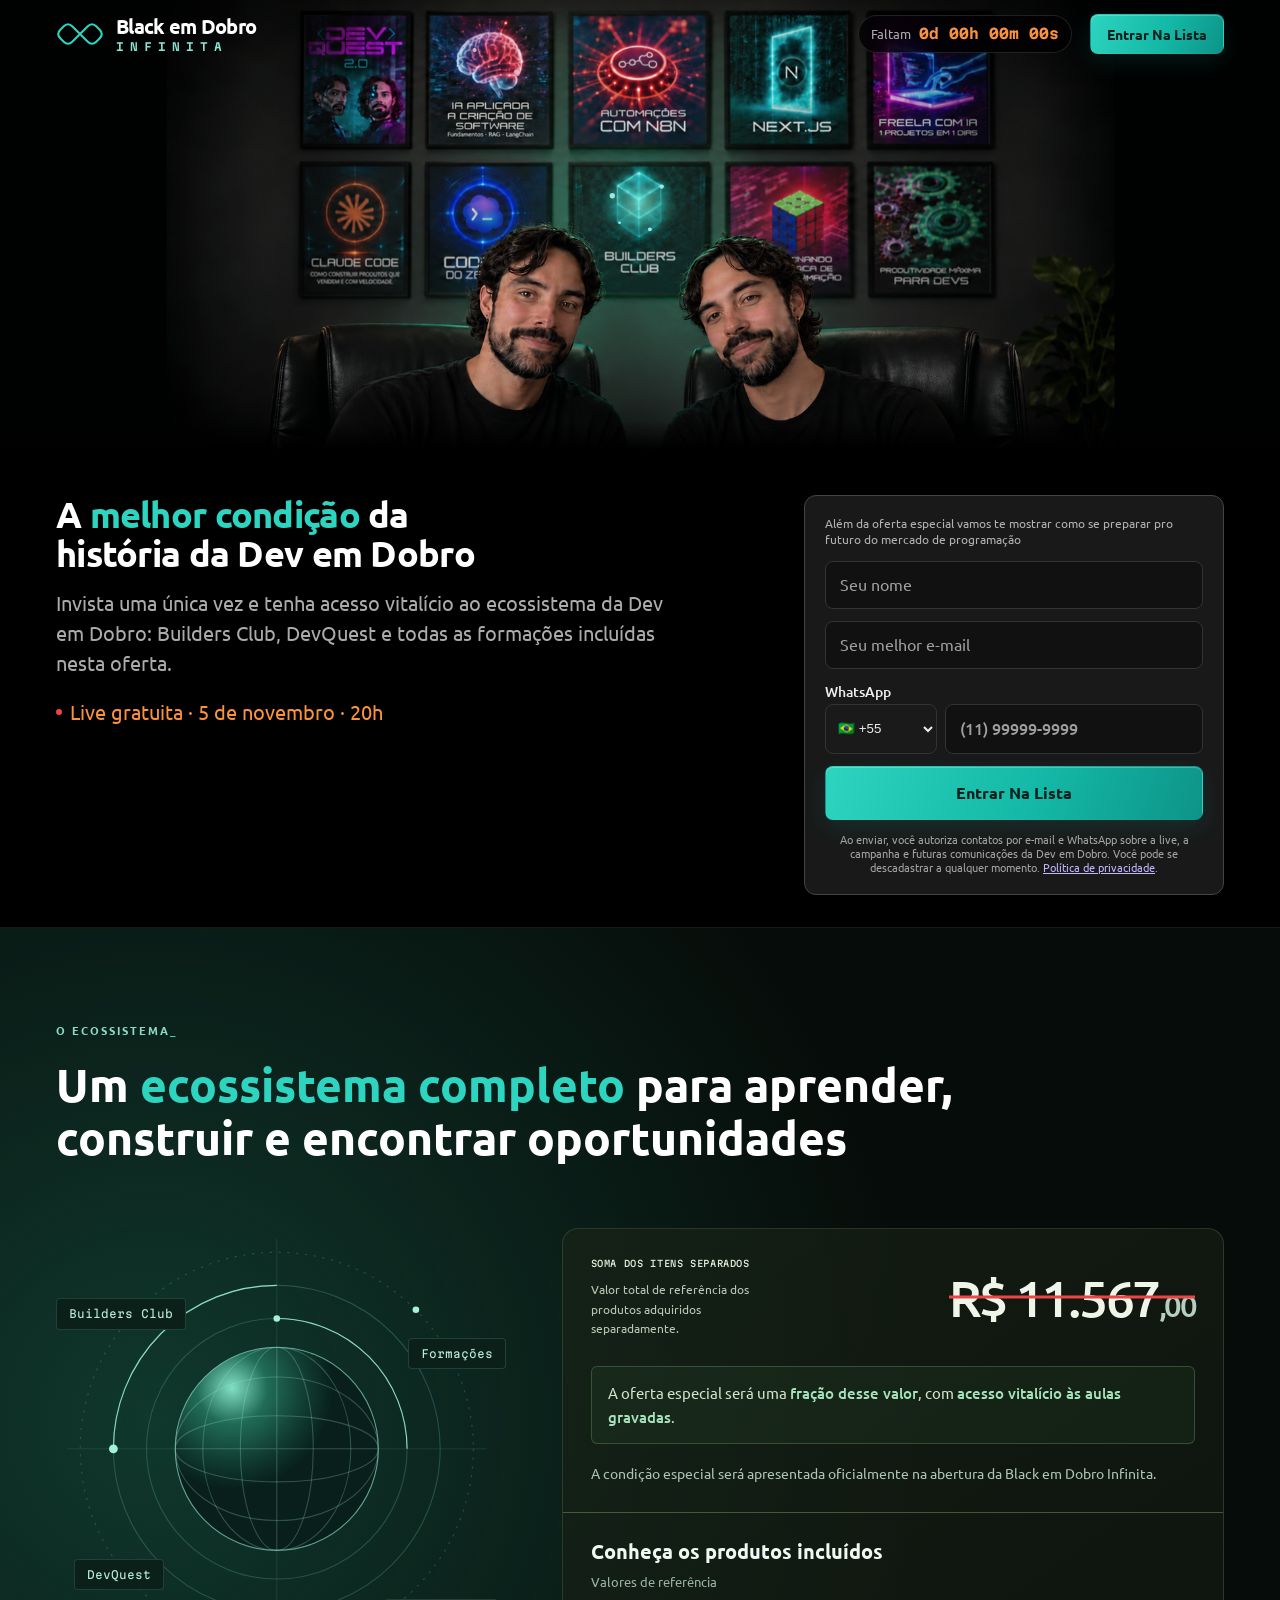
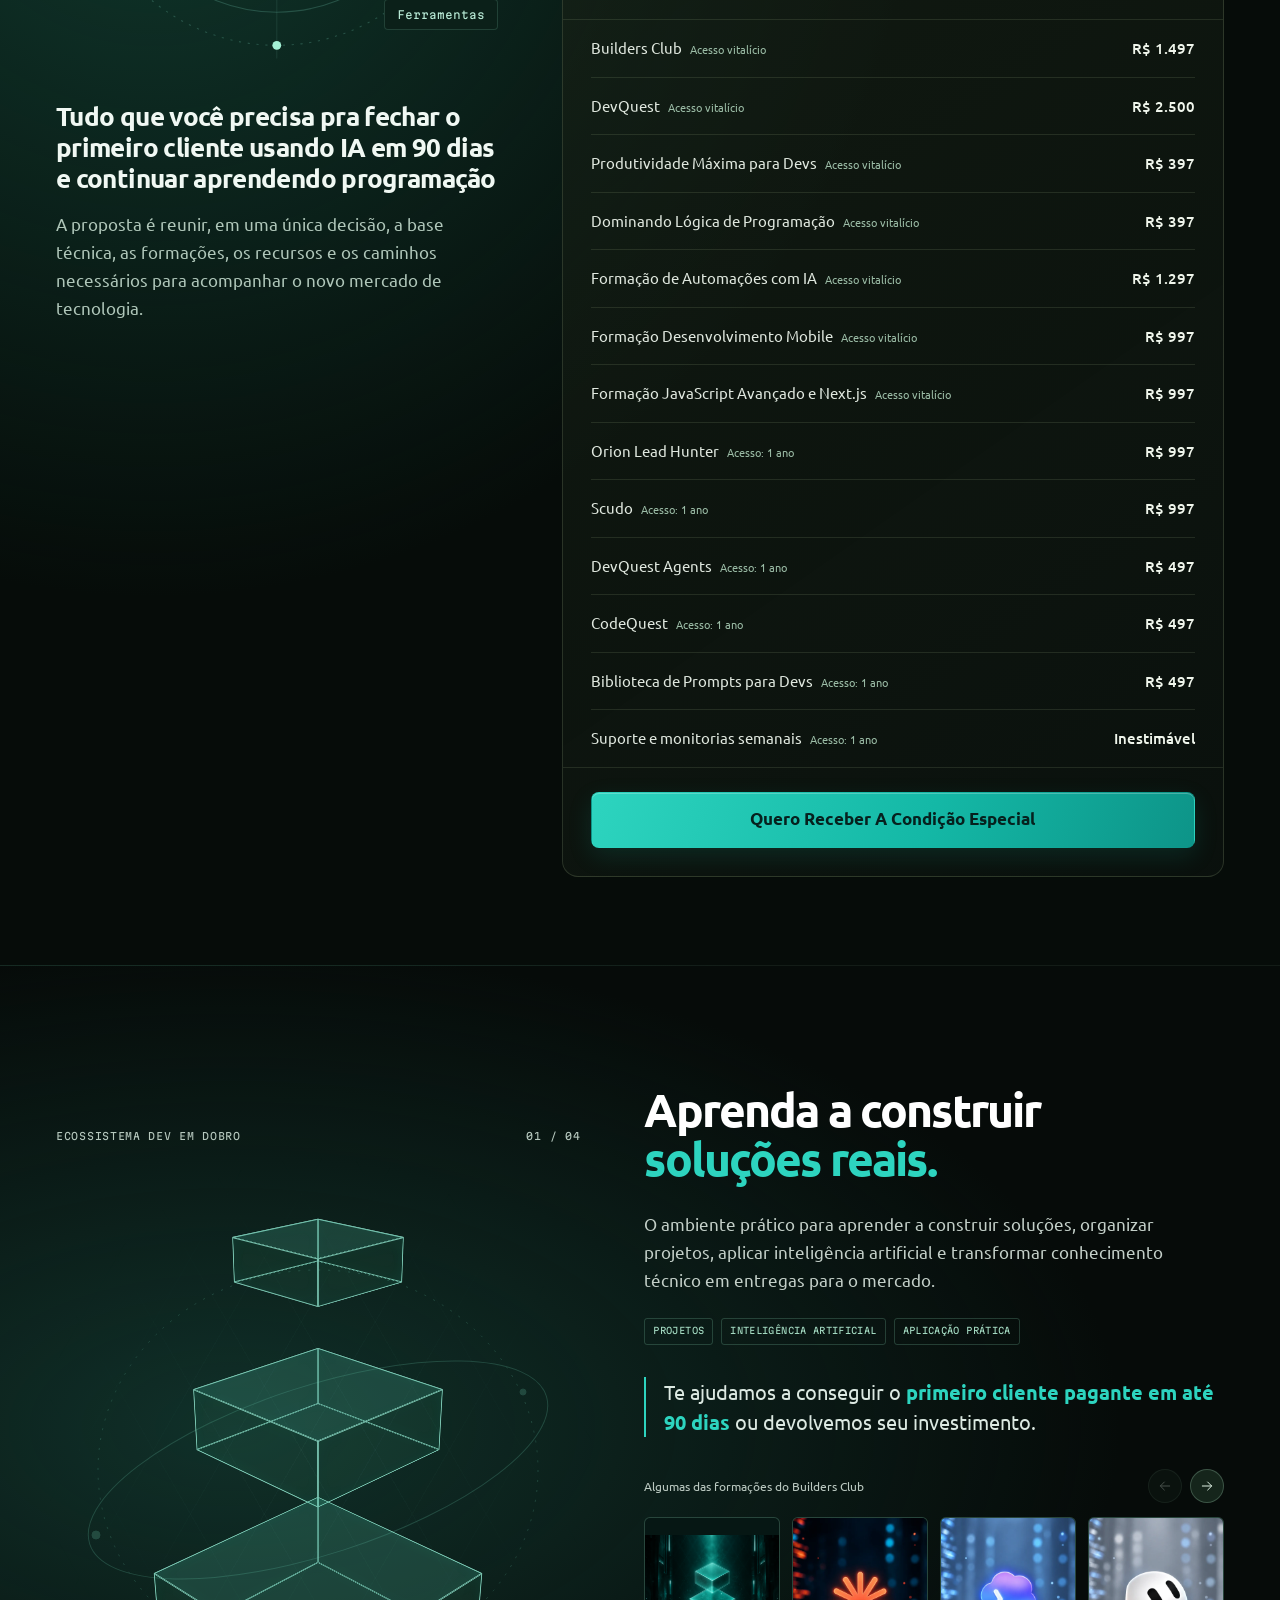
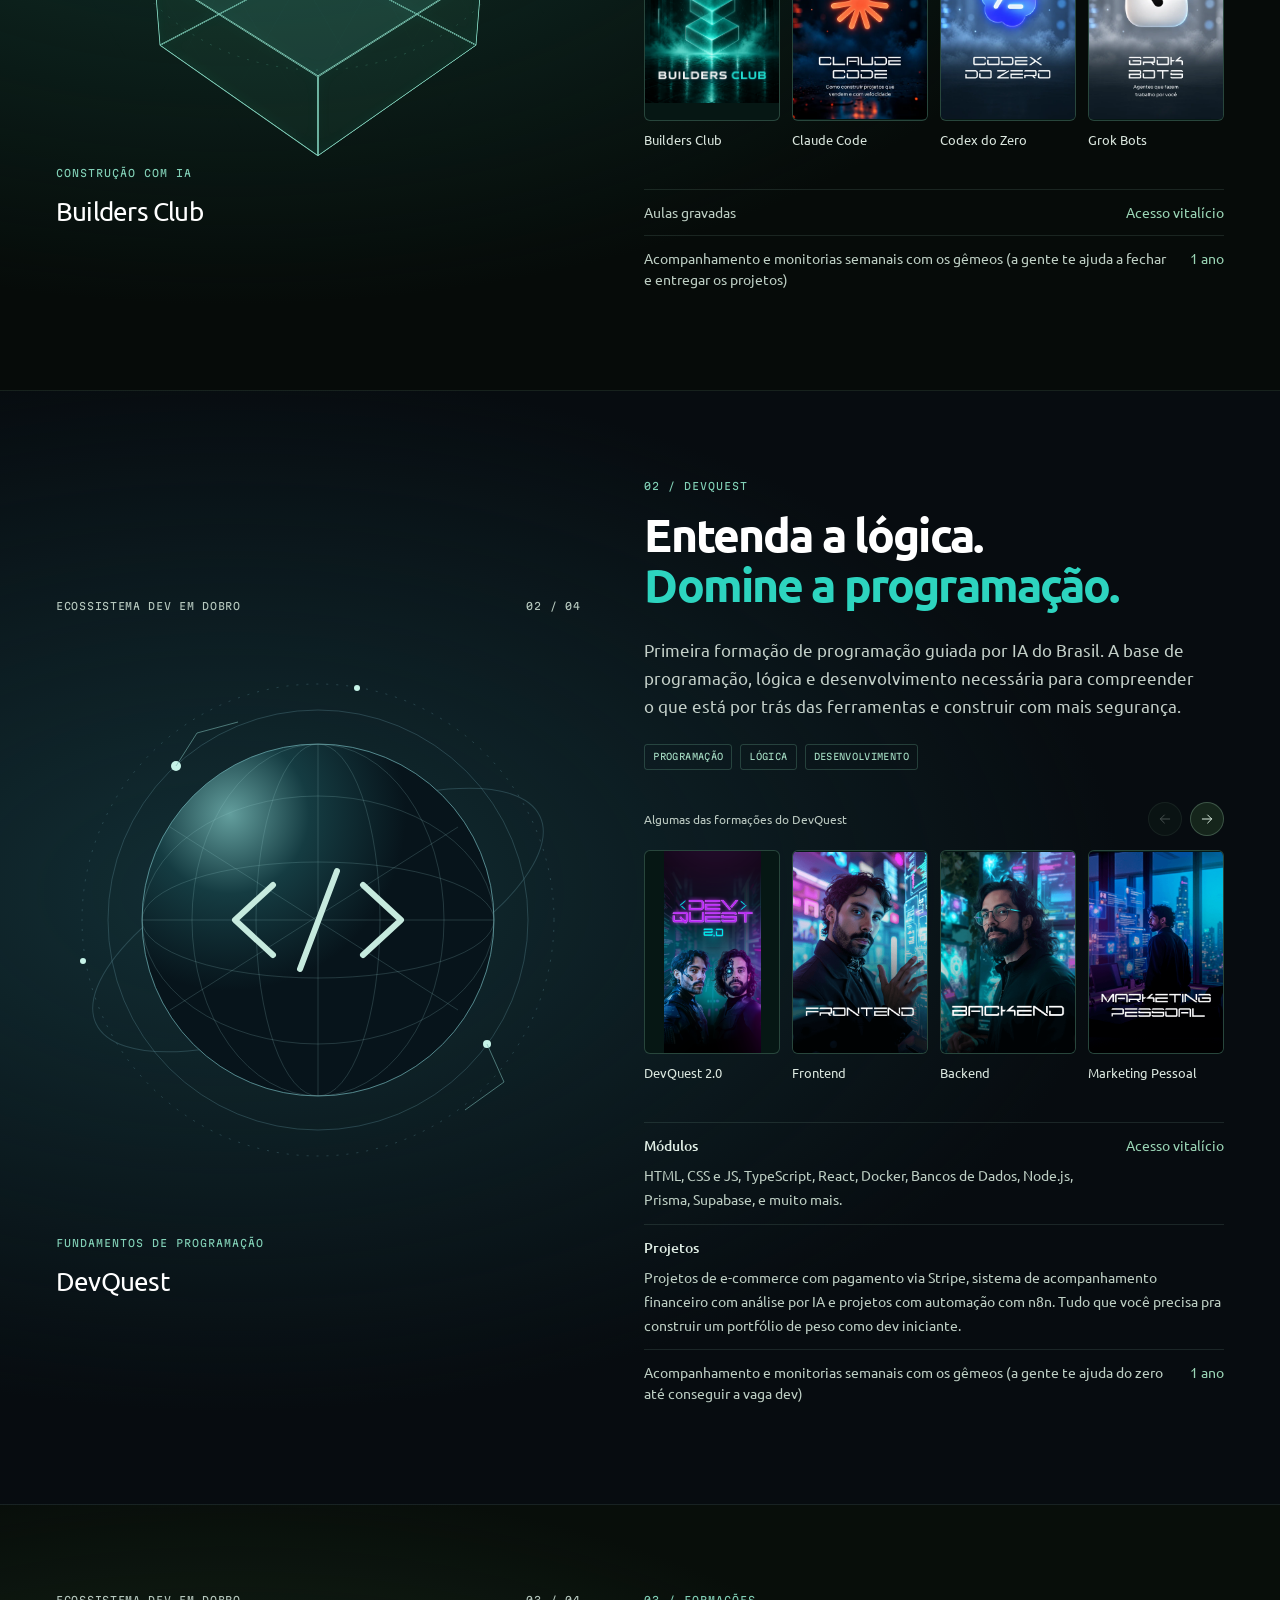
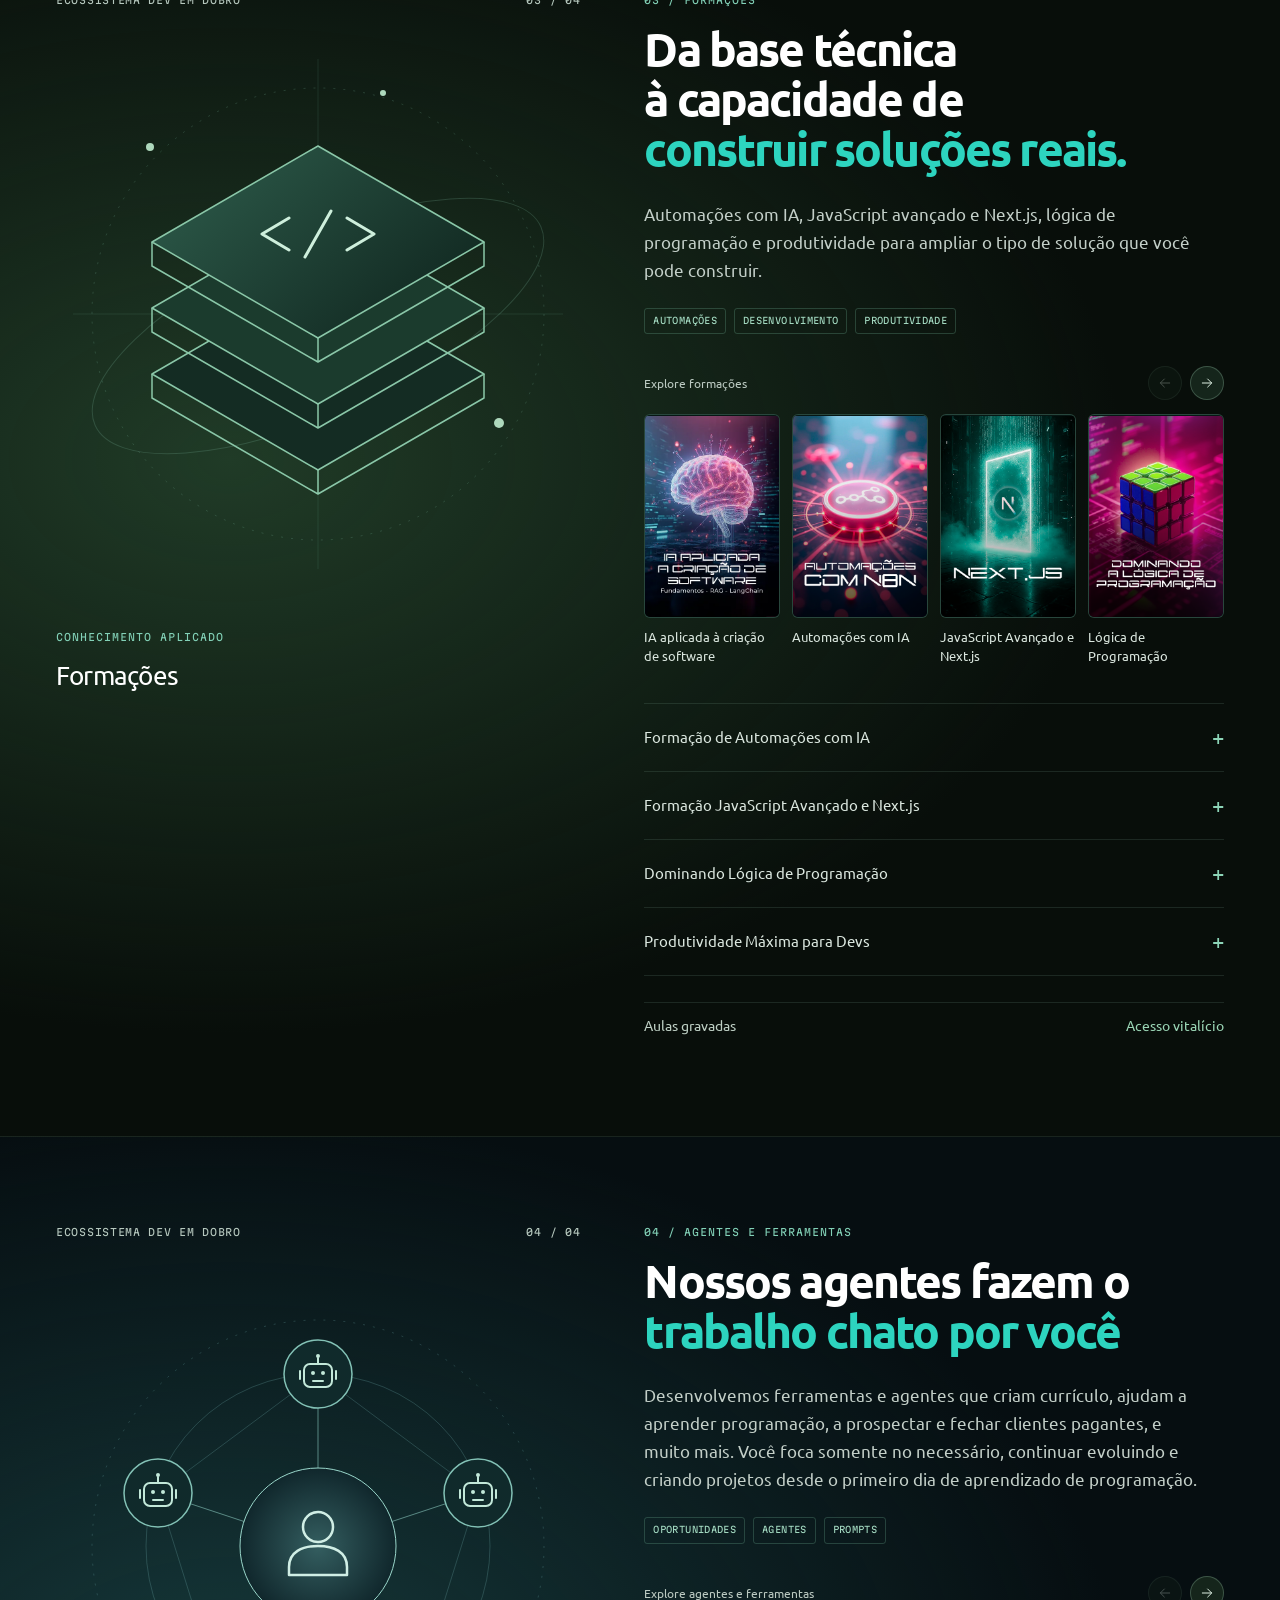
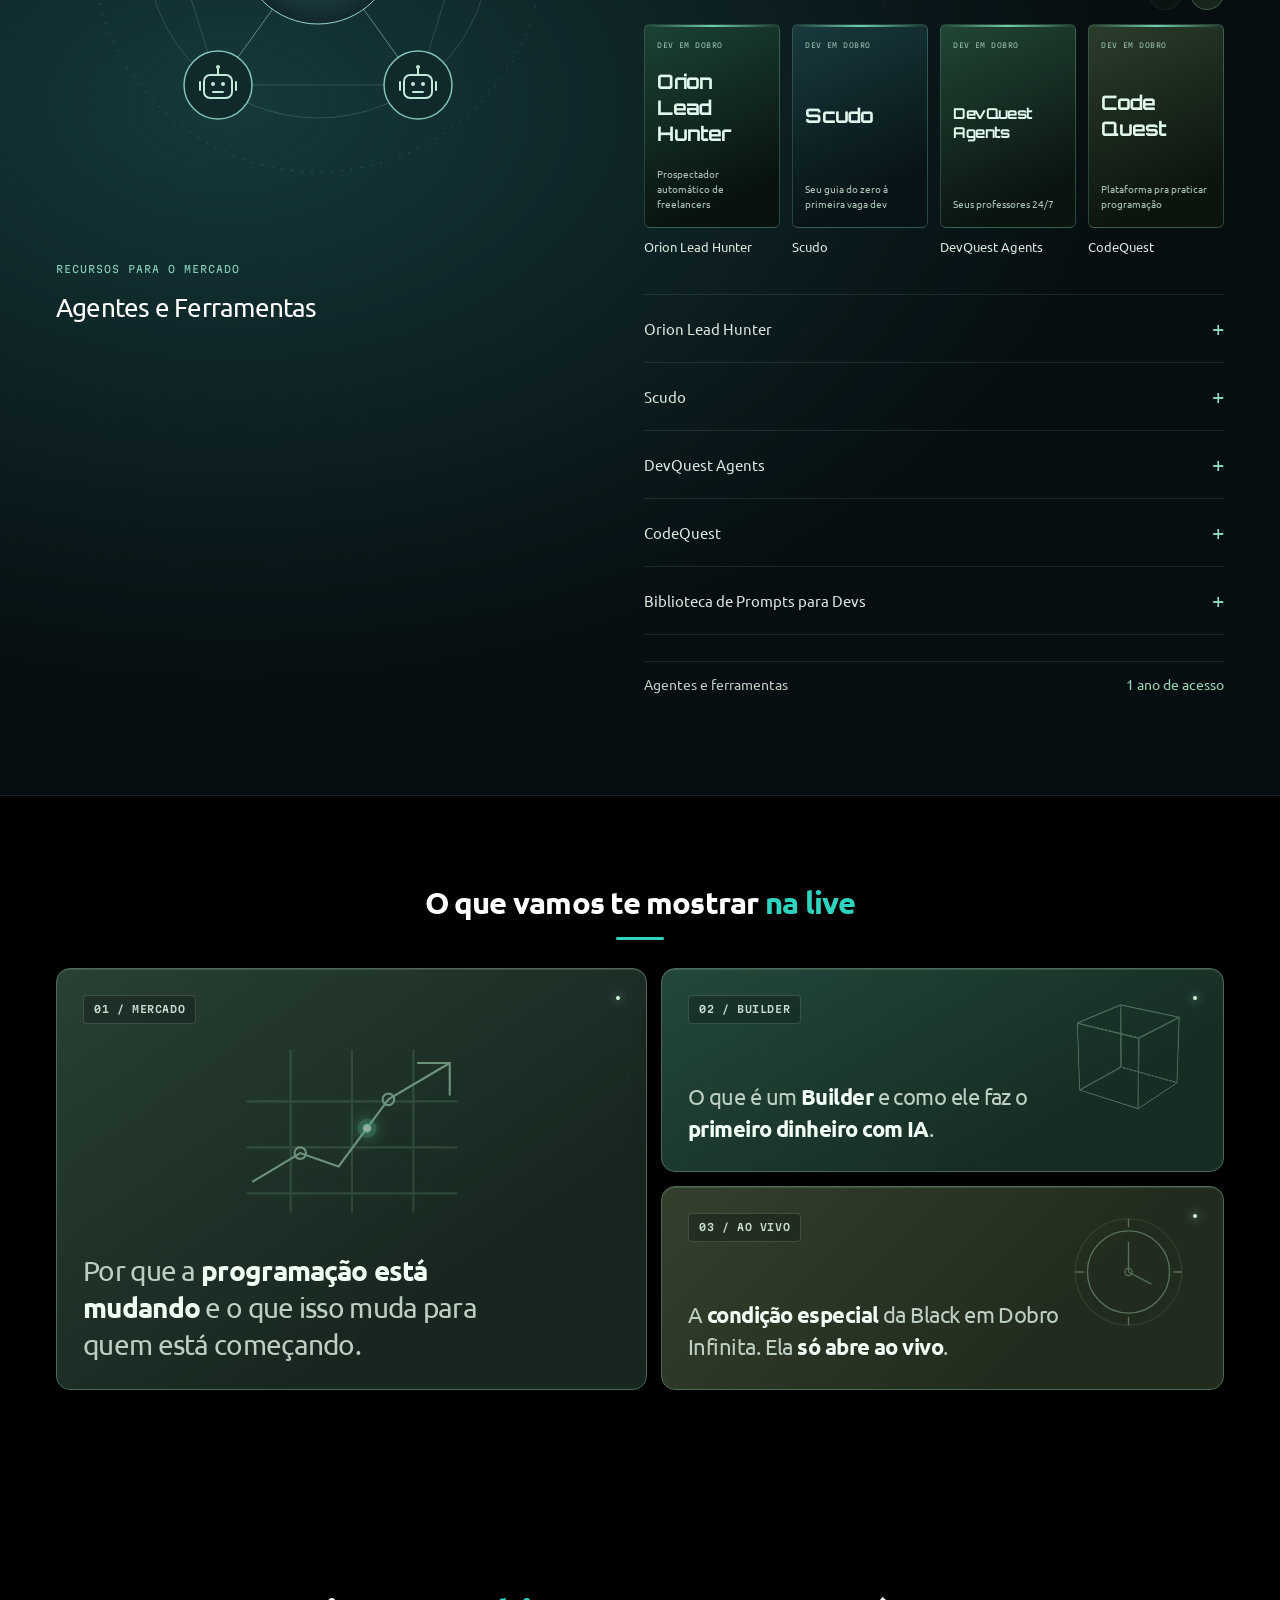
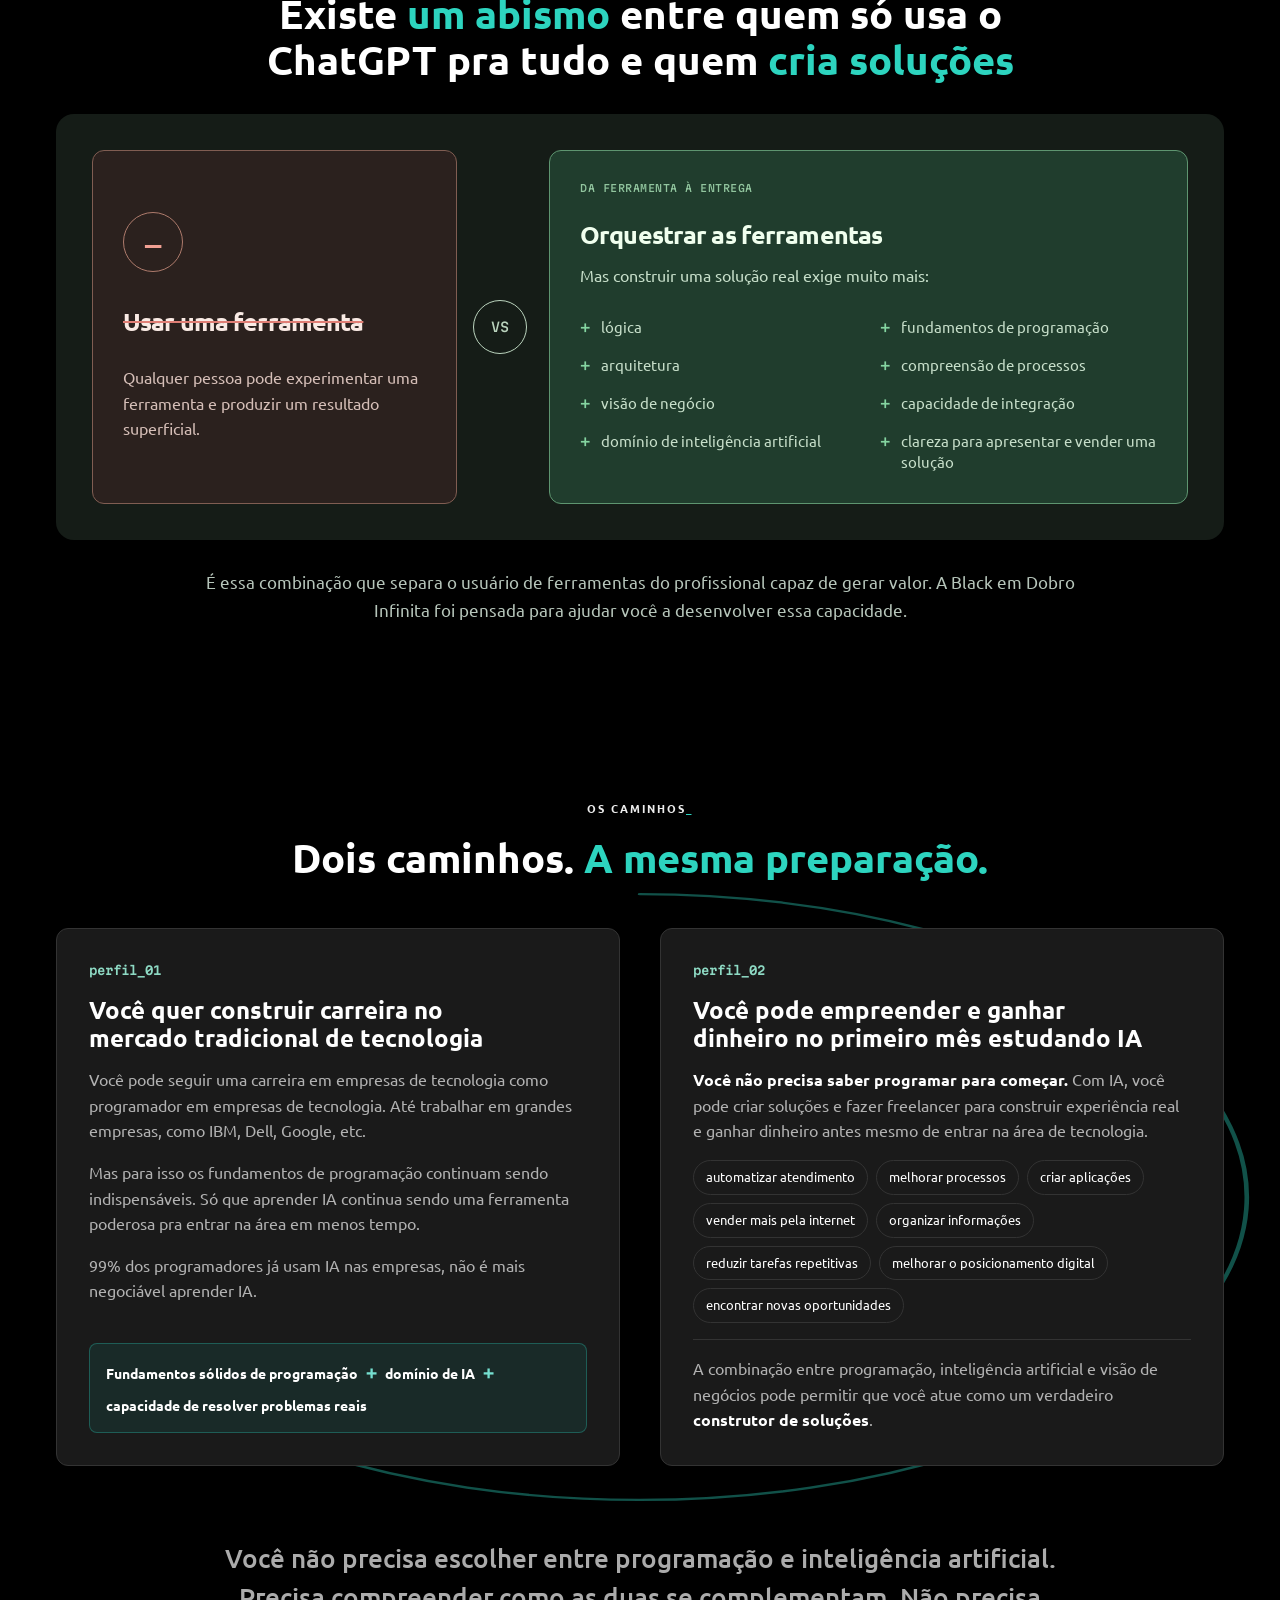
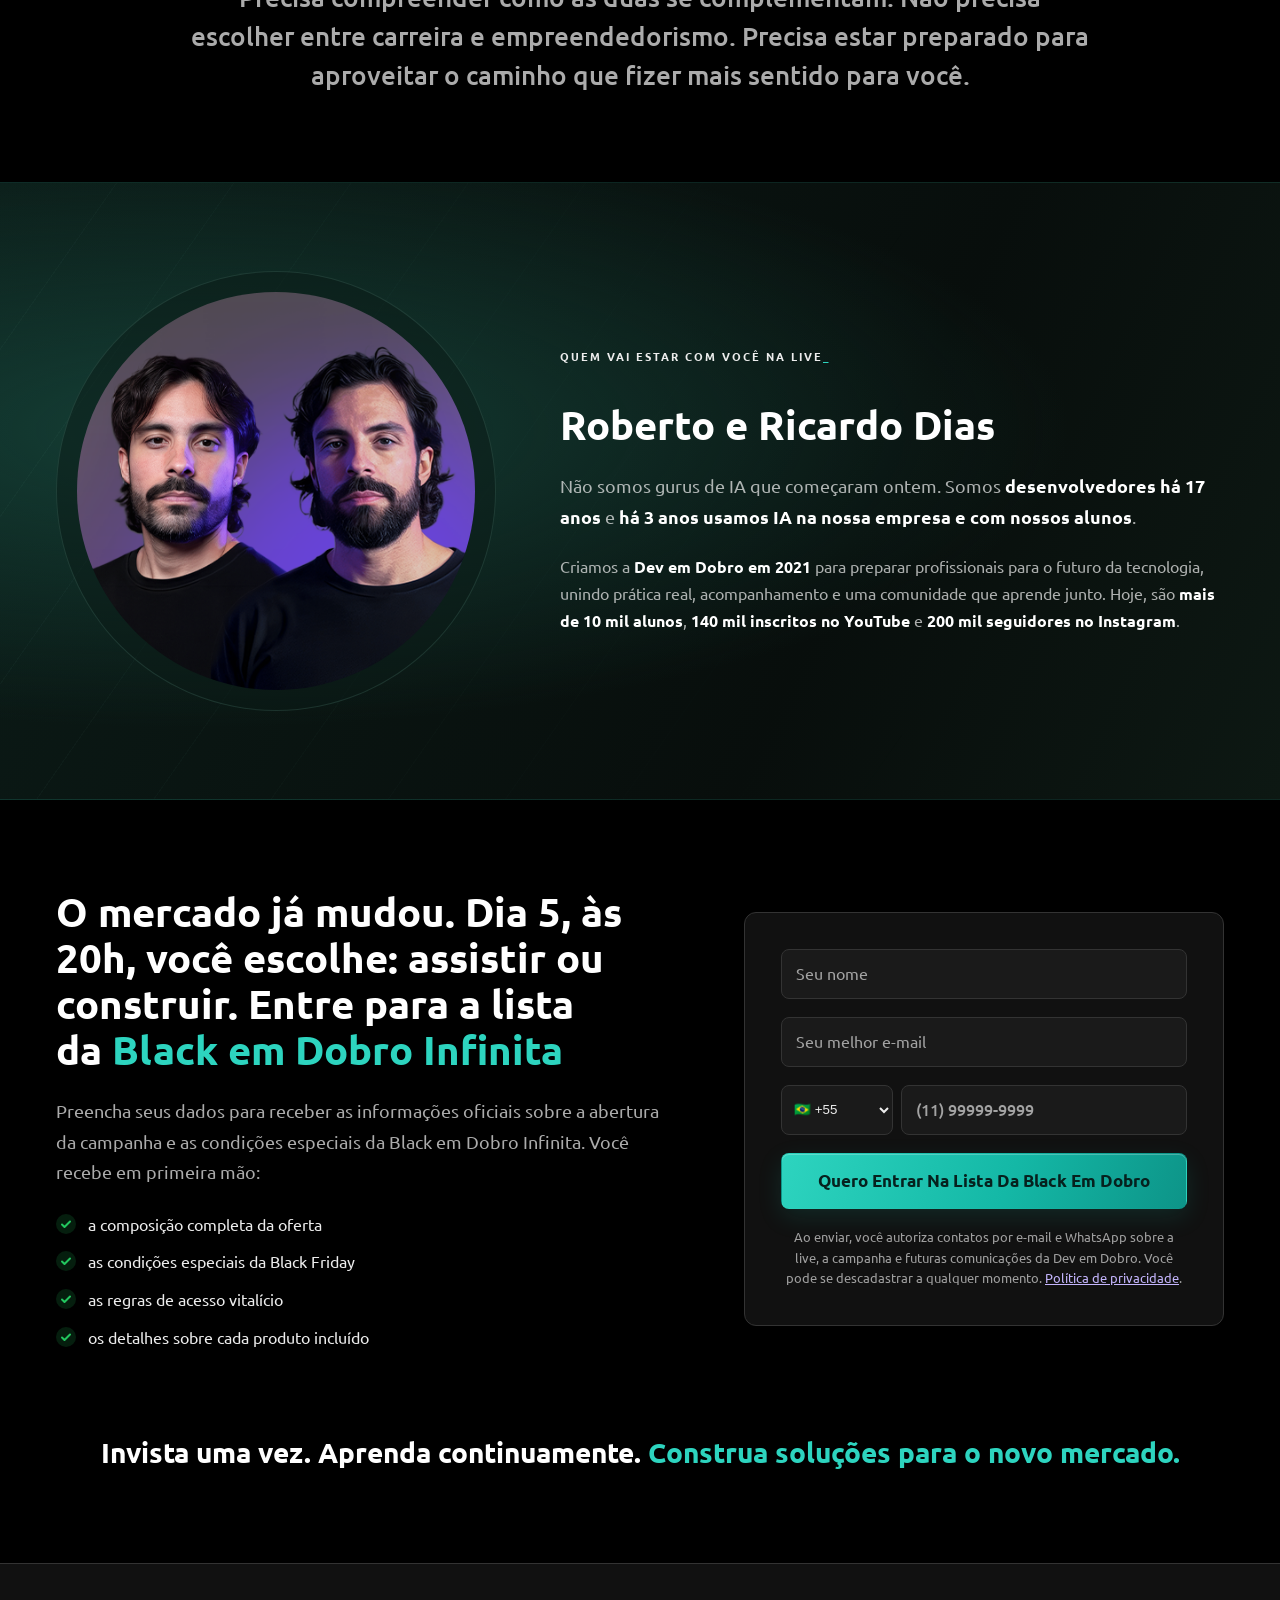
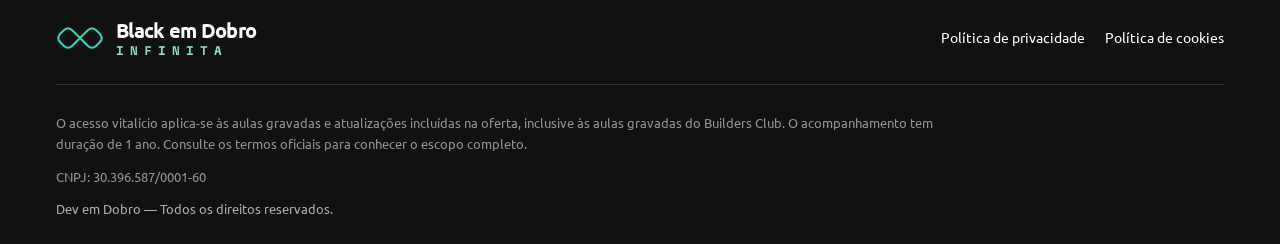
==== commit c191bb14: "feat: adiciona o Google Tag Manager na Black Infinita Co-authored-by: Cursor <cursoragent@cursor.com" ====
--- a/index.html
+++ b/index.html
@@ -1,6 +1,13 @@
 <!doctype html>
 <html lang="pt-BR">
 <head>
+  <!-- Google Tag Manager -->
+  <script>(function(w,d,s,l,i){w[l]=w[l]||[];w[l].push({'gtm.start':
+  new Date().getTime(),event:'gtm.js'});var f=d.getElementsByTagName(s)[0],
+  j=d.createElement(s),dl=l!='dataLayer'?'&l='+l:'';j.async=true;j.src=
+  'https://www.googletagmanager.com/gtm.js?id='+i+dl;f.parentNode.insertBefore(j,f);
+  })(window,document,'script','dataLayer','GTM-NSPSF6RZ');</script>
+  <!-- End Google Tag Manager -->
   <meta charset="utf-8">
   <meta name="viewport" content="width=device-width, initial-scale=1">
   <meta name="theme-color" content="#000000">
@@ -15,6 +22,10 @@
   <link rel="stylesheet" href="/v3/css/builders.css?v=10">
 </head>
 <body class="v3">
+  <!-- Google Tag Manager (noscript) -->
+  <noscript><iframe src="https://www.googletagmanager.com/ns.html?id=GTM-NSPSF6RZ"
+  height="0" width="0" style="display:none;visibility:hidden"></iframe></noscript>
+  <!-- End Google Tag Manager (noscript) -->
   <a class="skip" href="#conteudo">Pular para o conteúdo</a>
 
   <header class="topbar" data-persistent>
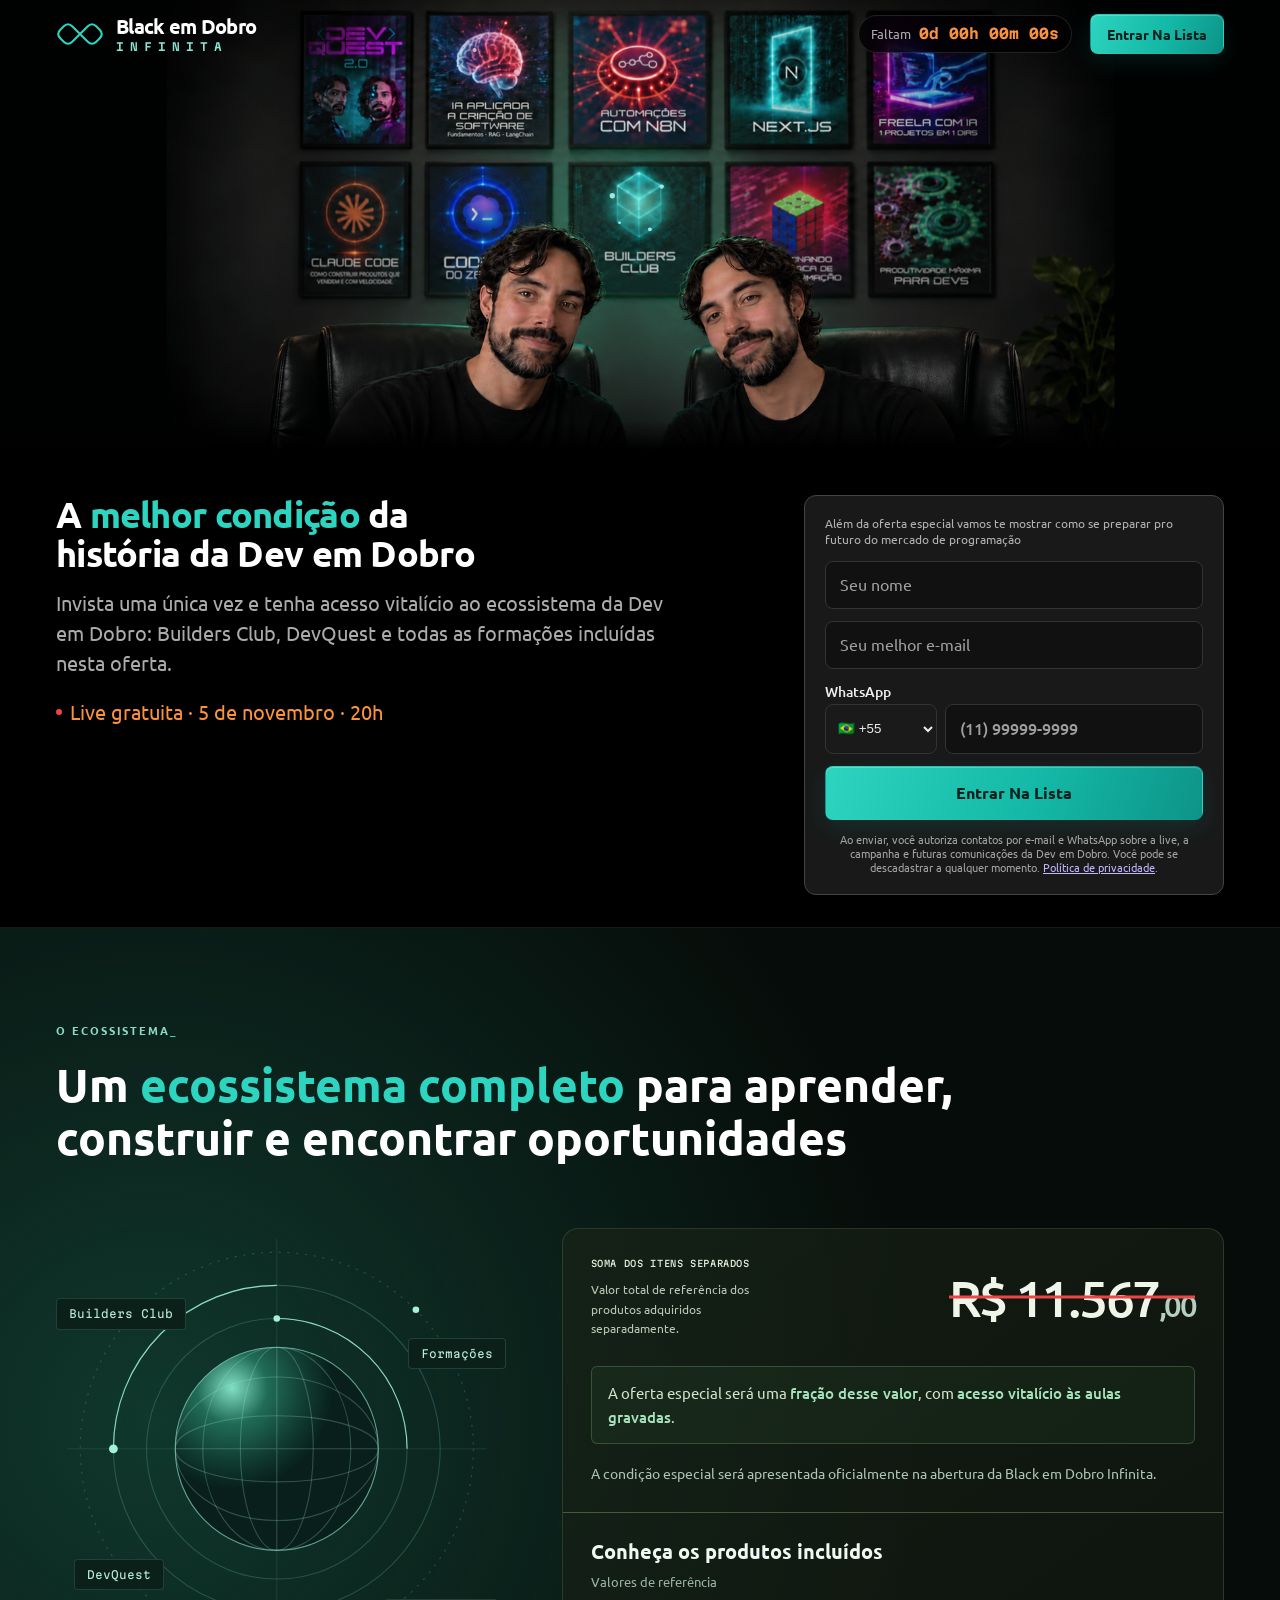
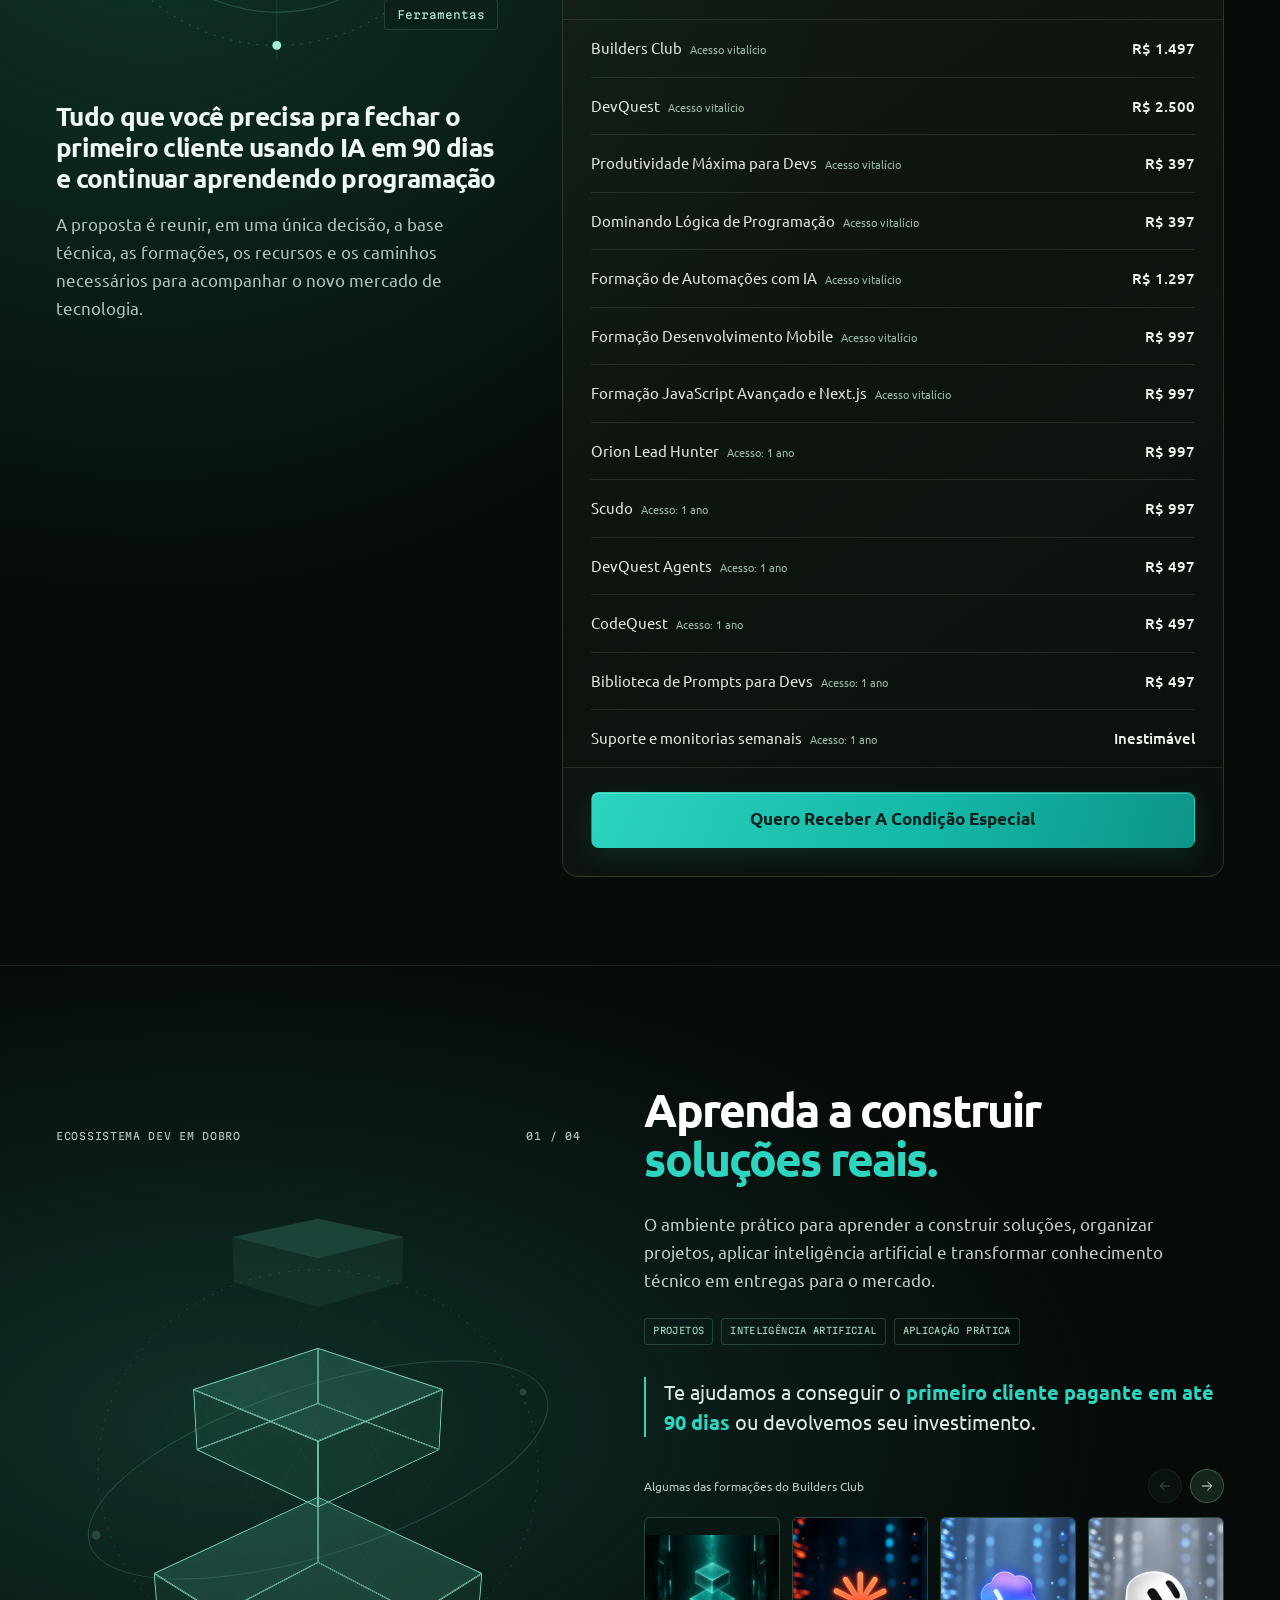
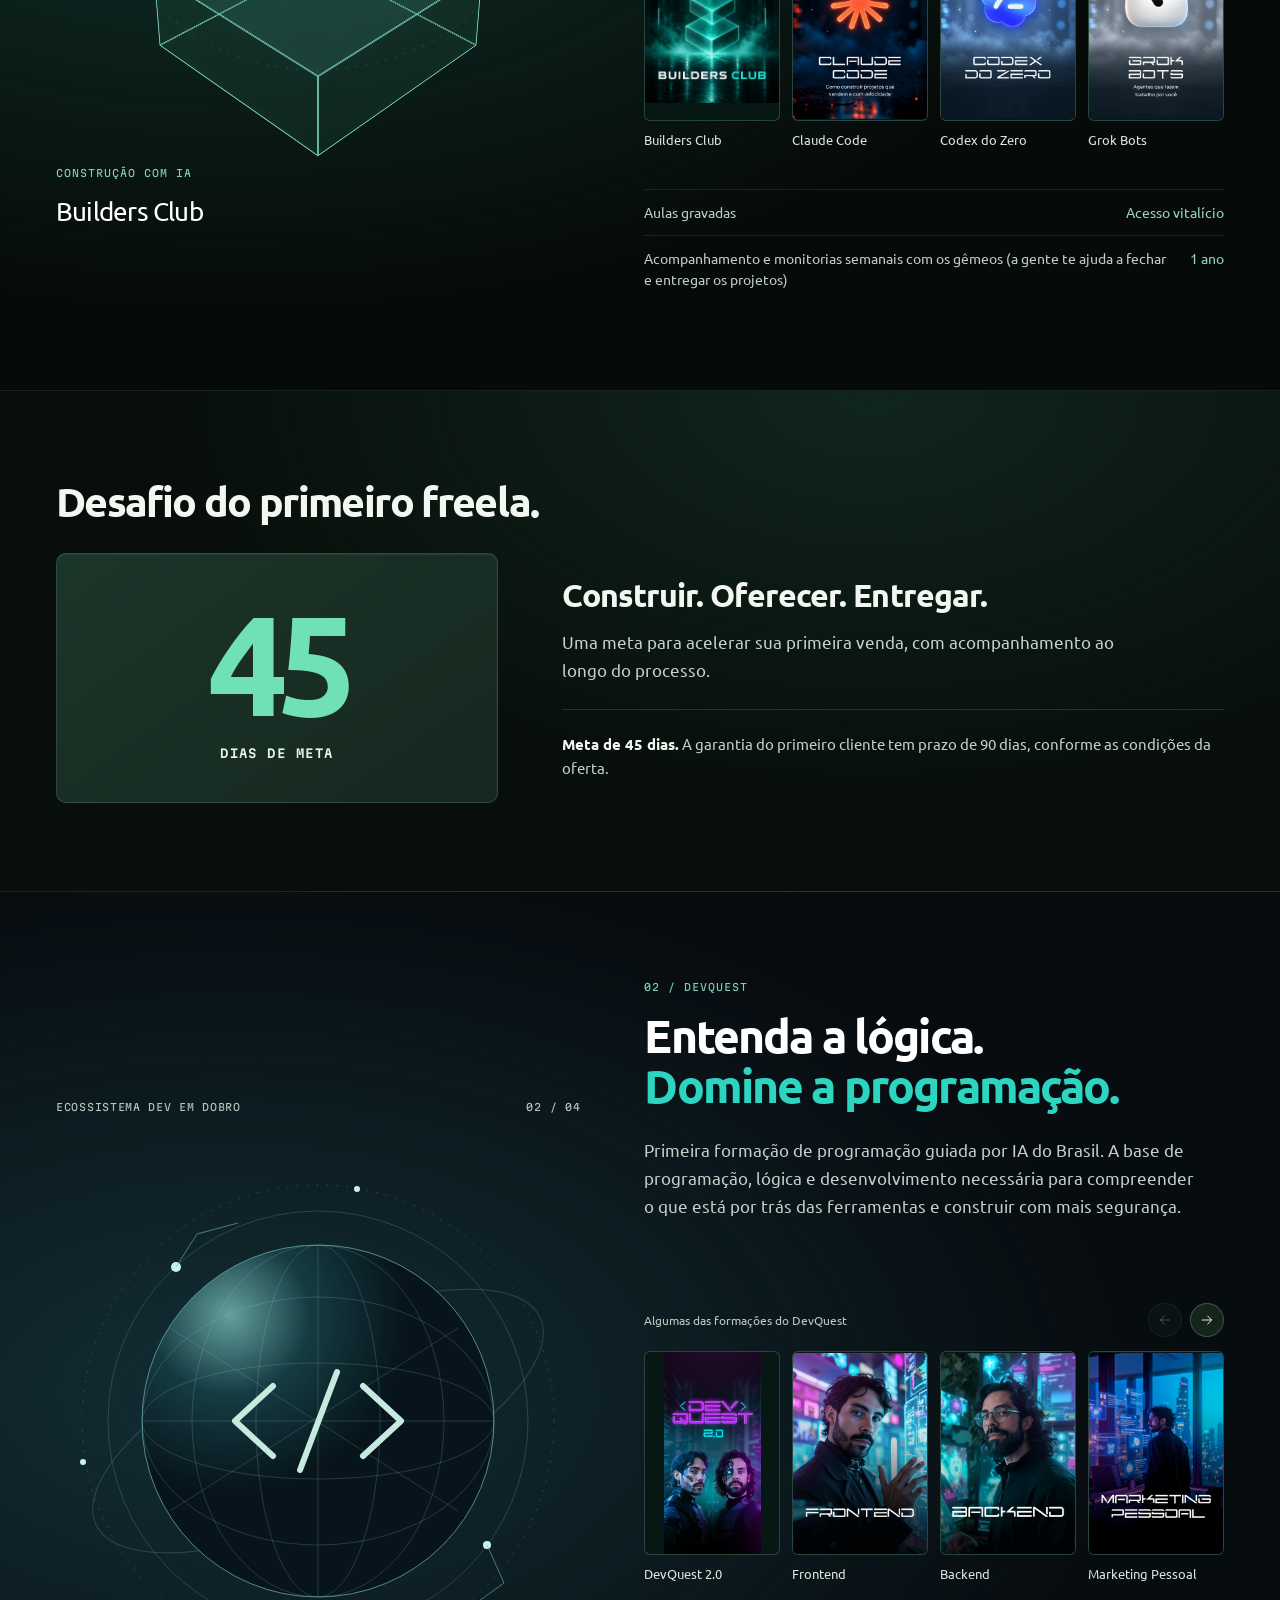
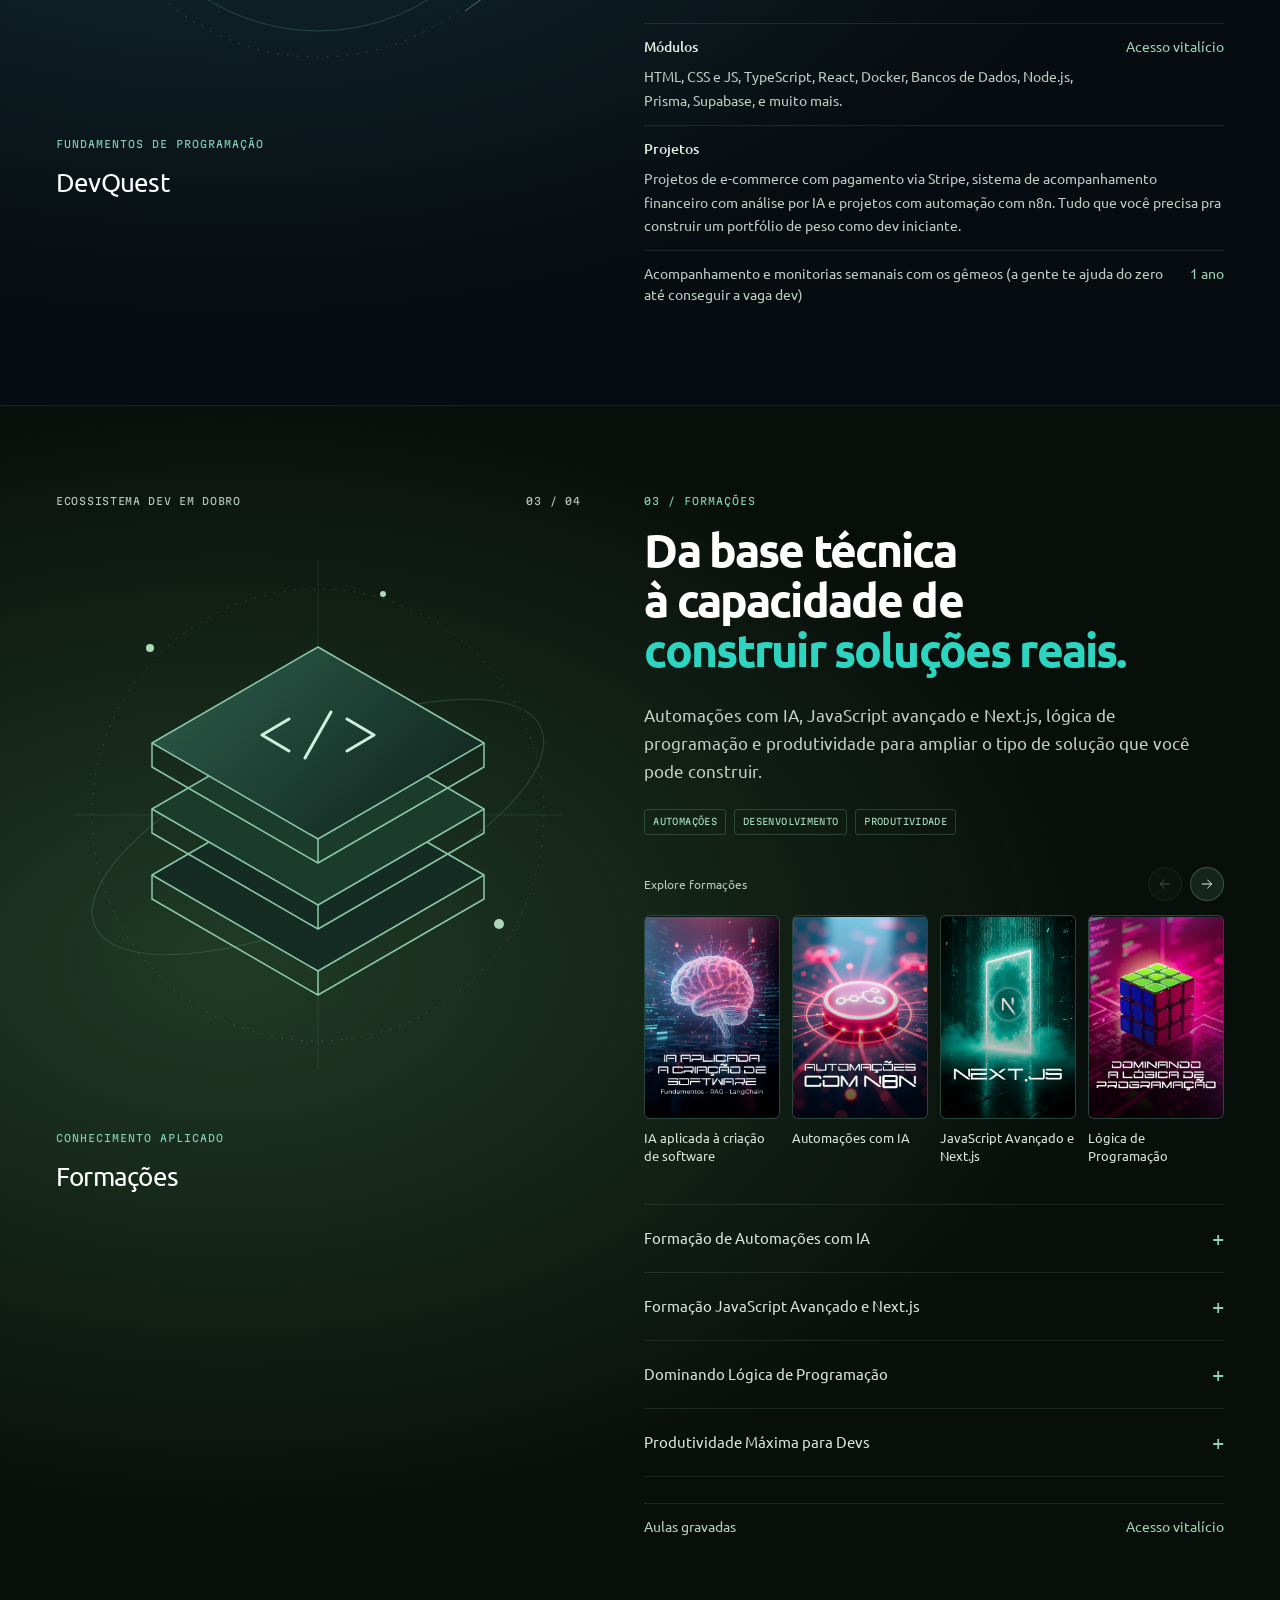
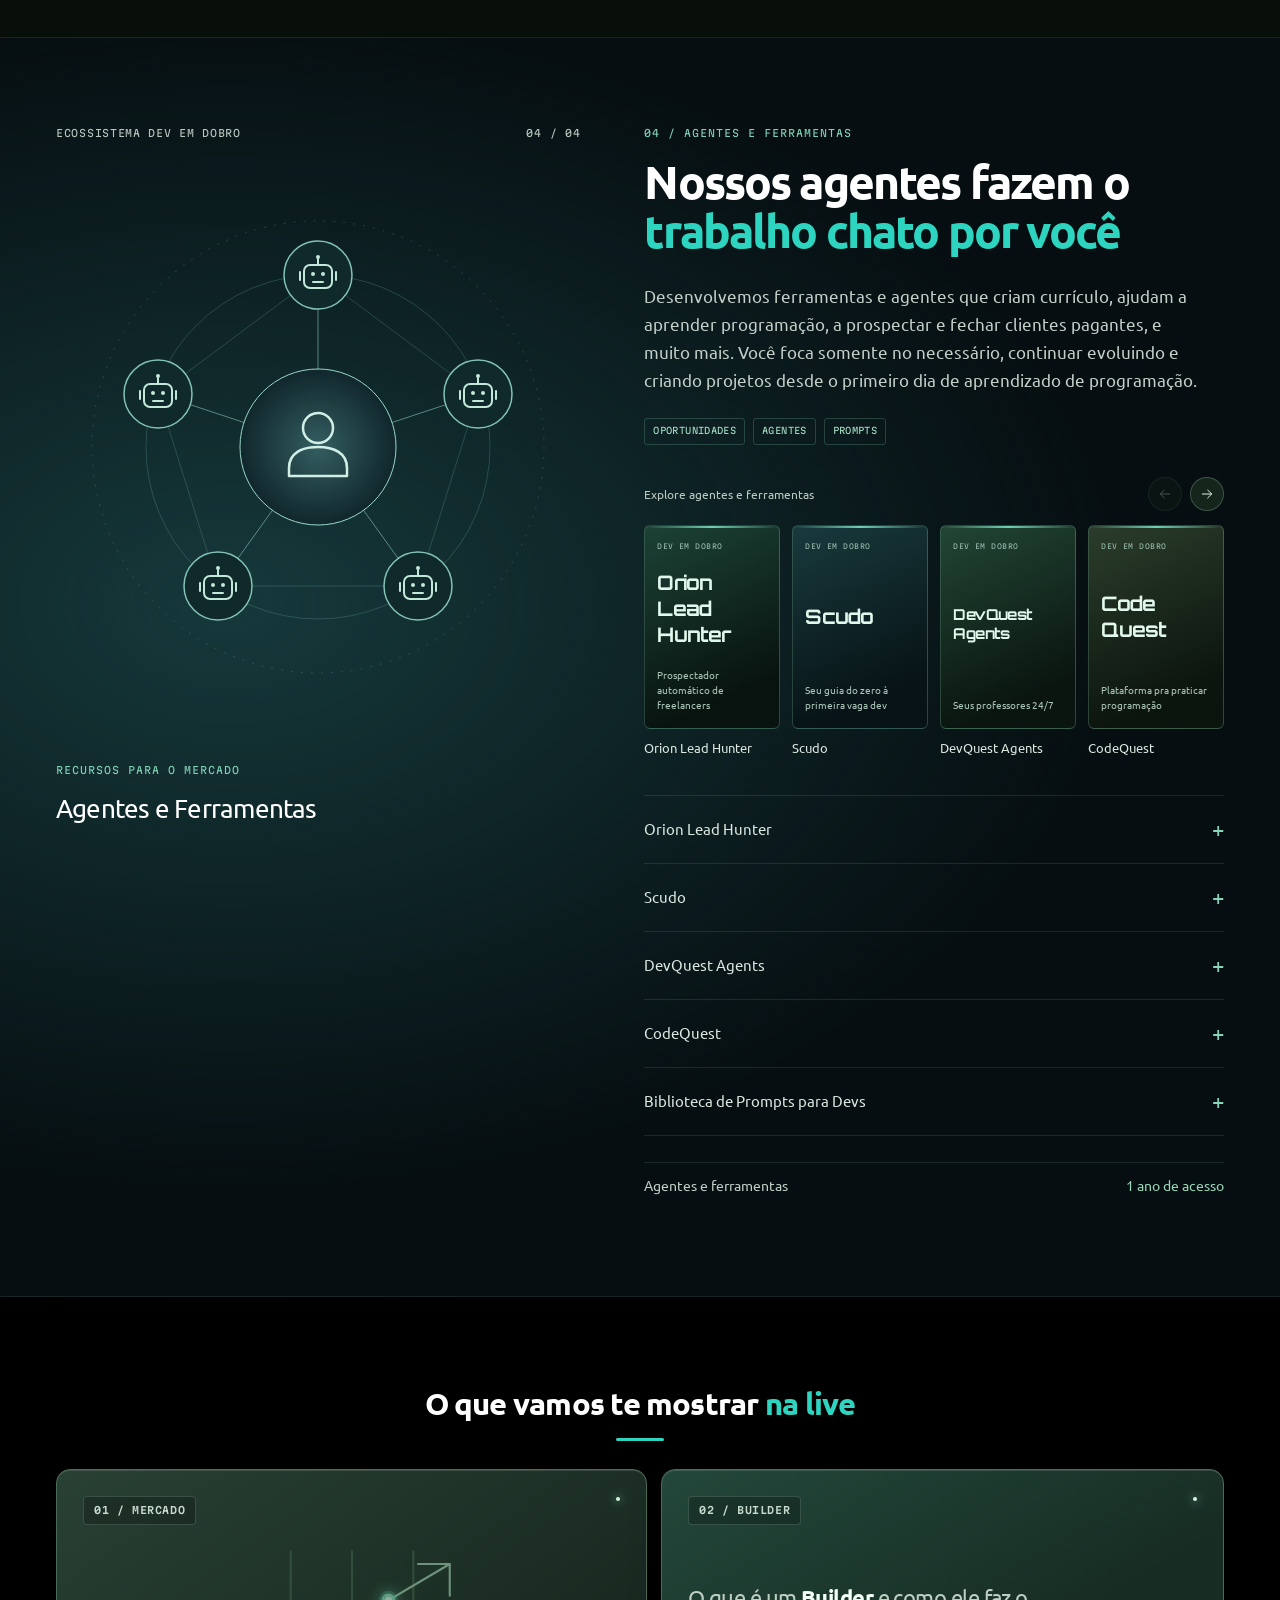
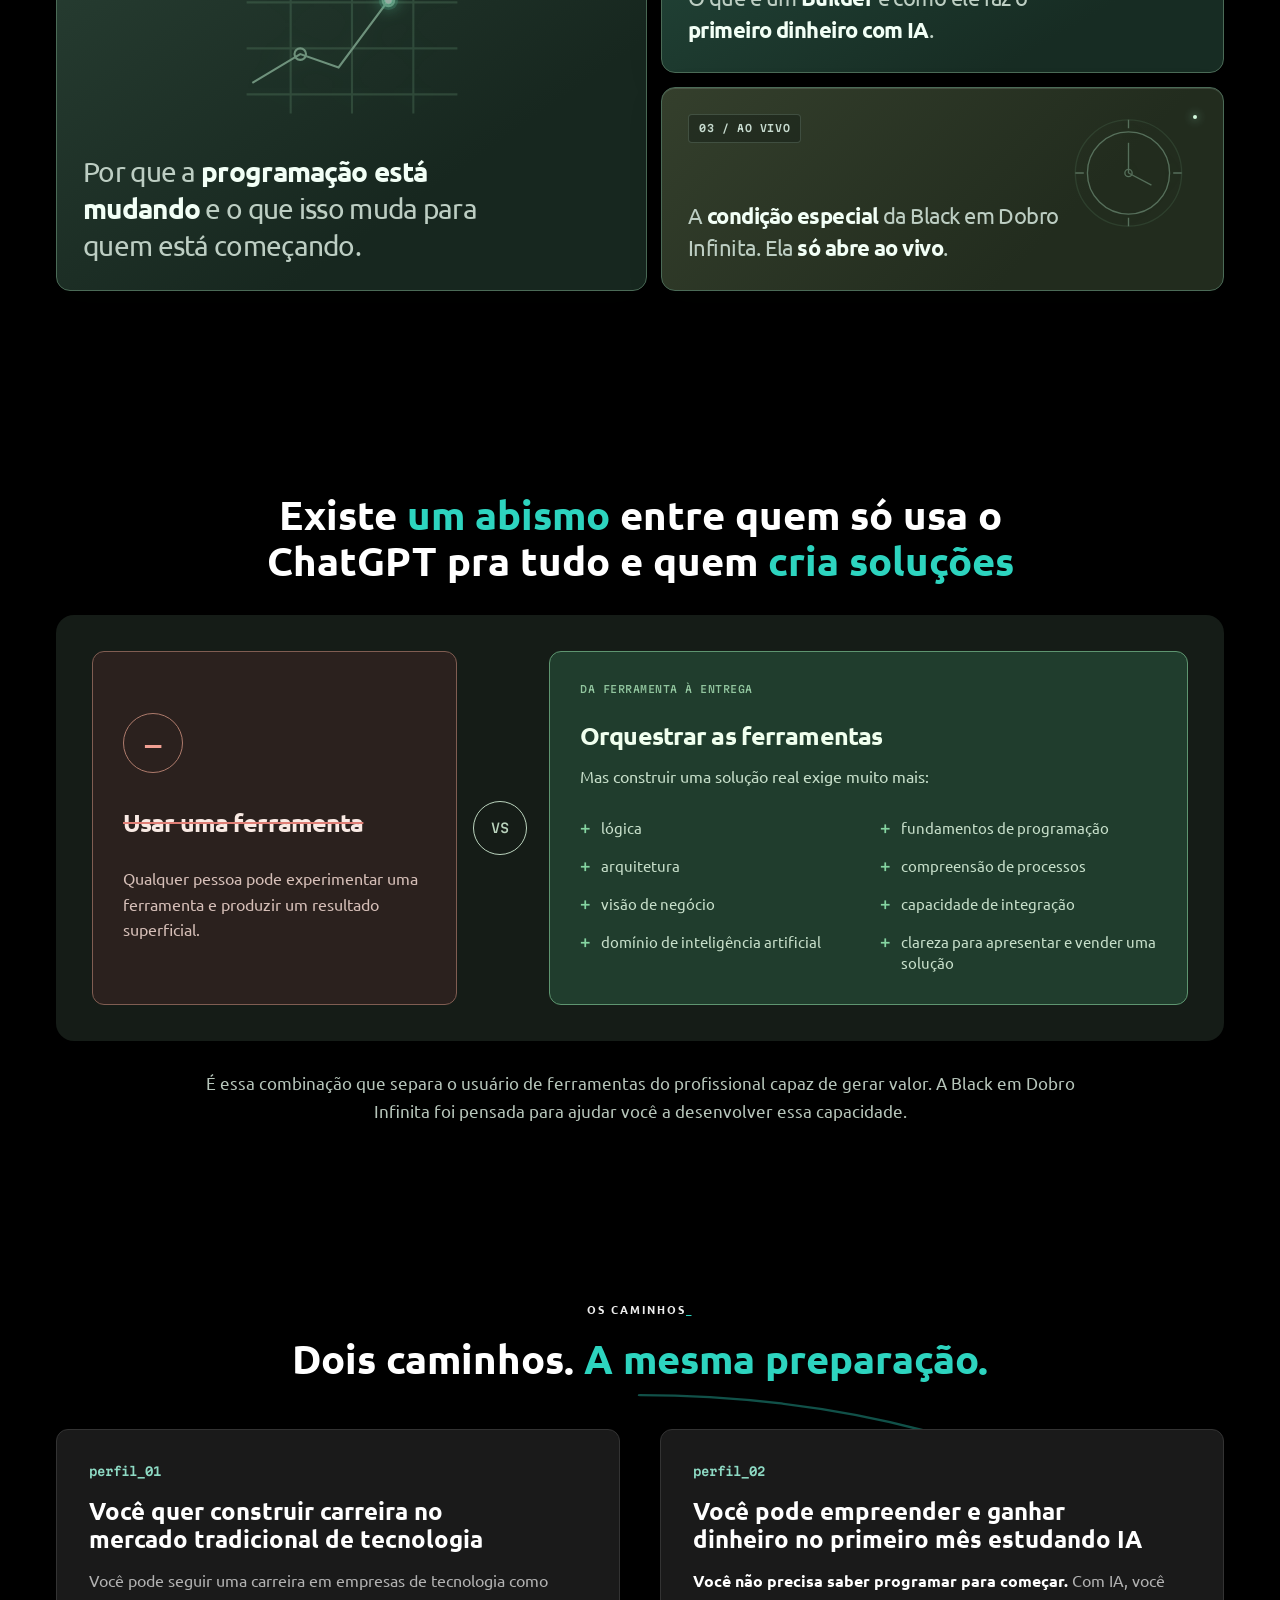
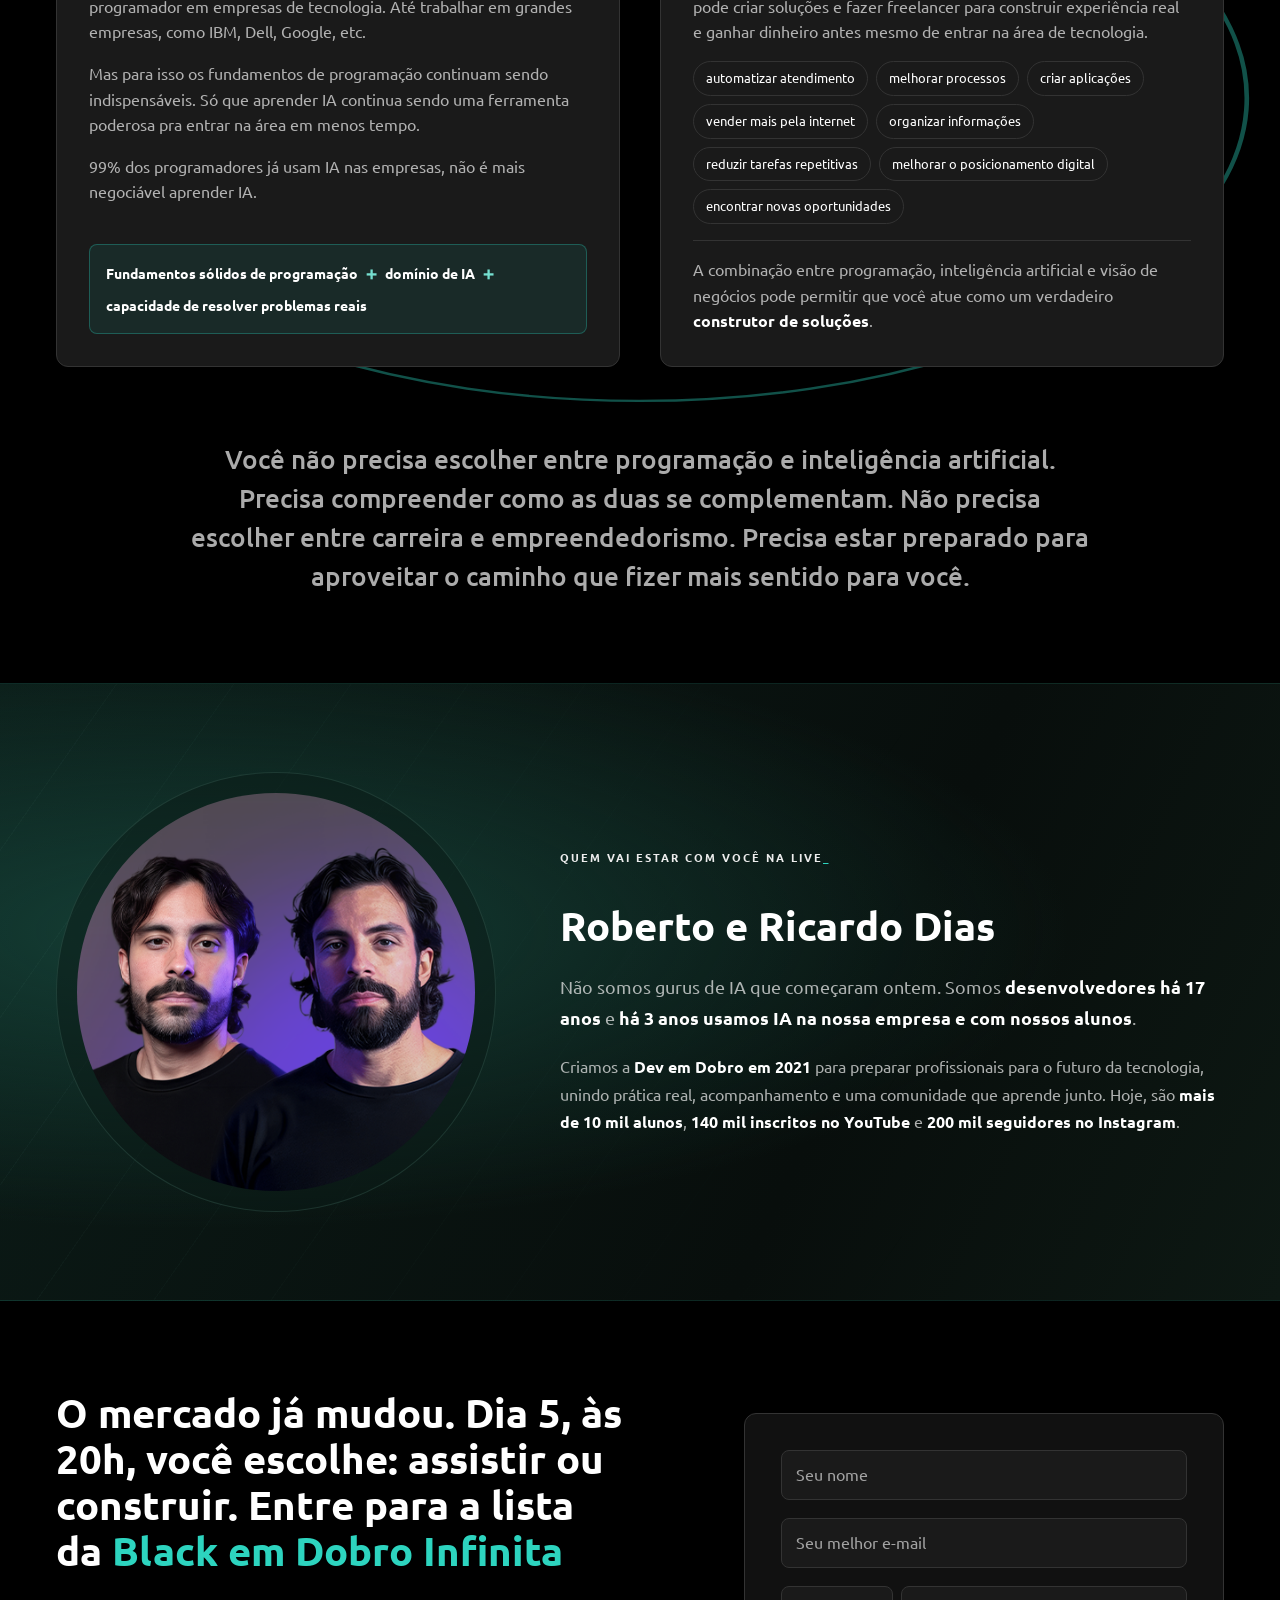
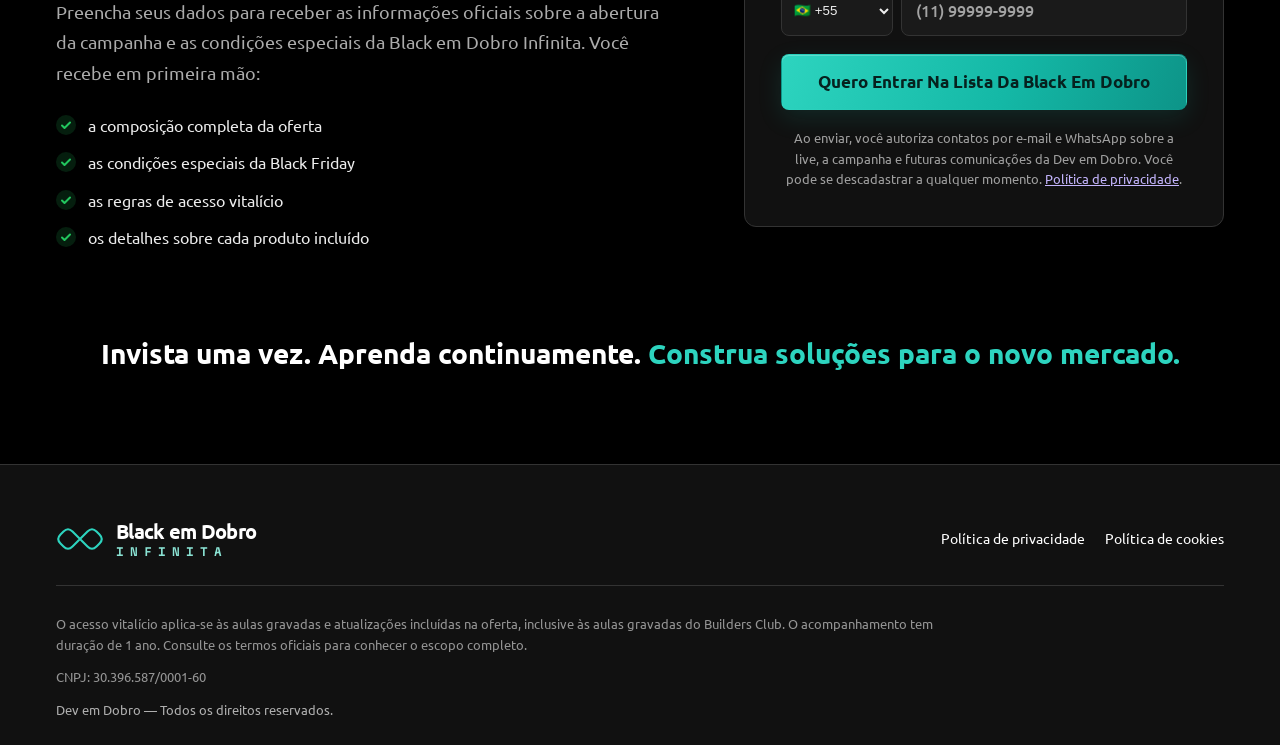
==== commit ac812b0b: "feat: adiciona desafio de 45 dias nas paginas Black Infinita" ====
--- a/index.html
+++ b/index.html
@@ -20,6 +20,7 @@
   <link rel="stylesheet" href="/v3/css/style.css?v=mobile-faces-high">
   <link rel="stylesheet" href="/v3/css/ecosystem.css?v=8">
   <link rel="stylesheet" href="/v3/css/builders.css?v=10">
+  <link rel="stylesheet" href="/css/desafio-45-dias.css?v=1">
 </head>
 <body class="v3">
   <!-- Google Tag Manager (noscript) -->
@@ -206,6 +207,23 @@
       </div>
     </section>
 
+    <section class="v3-section first-freela" id="desafio-primeiro-freela" aria-labelledby="first-freela-title">
+      <div class="container">
+        <h2 id="first-freela-title">Desafio do primeiro freela.</h2>
+        <div class="first-freela-layout">
+          <div class="first-freela-number" aria-label="45 dias de meta">
+            <strong>45</strong>
+            <span>DIAS DE META</span>
+          </div>
+          <div class="first-freela-copy">
+            <h3>Construir. Oferecer. Entregar.</h3>
+            <p>Uma meta para acelerar sua primeira venda, com acompanhamento ao longo do processo.</p>
+            <p class="first-freela-note"><strong>Meta de 45 dias.</strong> A garantia do primeiro cliente tem prazo de 90 dias, conforme as condições da oferta.</p>
+          </div>
+        </div>
+      </div>
+    </section>
+
     <section class="v3-section builders-universe devquest-universe" id="devquest" aria-labelledby="devquest-title">
       <div class="container builders-universe-grid">
         <div class="builders-universe-visual" data-enter="0">
--- a/css/desafio-45-dias.css
+++ b/css/desafio-45-dias.css
@@ -0,0 +1,81 @@
+.first-freela {
+  background: radial-gradient(ellipse at 68% 0%, #10251d 0%, transparent 58%), #080e0b;
+  border-bottom: 1px solid #8abca526;
+}
+
+.first-freela h2 {
+  margin: 0 0 28px;
+  color: #f2f7f2;
+  font-size: clamp(30px, 3.2vw, 44px);
+  line-height: 1.12;
+  letter-spacing: -.04em;
+}
+
+.first-freela-layout {
+  display: grid;
+  grid-template-columns: minmax(0, .8fr) minmax(0, 1.2fr);
+  align-items: center;
+  gap: clamp(32px, 5vw, 72px);
+}
+
+.first-freela-number {
+  display: flex;
+  min-height: 250px;
+  flex-direction: column;
+  align-items: center;
+  justify-content: center;
+  padding: 24px;
+  border: 1px solid #8abca536;
+  border-radius: 10px;
+  background: linear-gradient(145deg, #1c3529, #15271f);
+  box-shadow: inset 0 1px #c2f3d212;
+}
+
+.first-freela-number strong {
+  color: #6fe1b4;
+  font-size: clamp(96px, 11vw, 152px);
+  font-weight: 700;
+  line-height: 1;
+  letter-spacing: -.08em;
+}
+
+.first-freela-number span {
+  margin-top: 10px;
+  color: #e8f4ea;
+  font: 600 12px/1.4 var(--font-mono);
+  letter-spacing: .12em;
+}
+
+.first-freela-copy h3 {
+  margin: 0 0 14px;
+  color: #f2f7f2;
+  font-size: clamp(24px, 2.5vw, 34px);
+  line-height: 1.2;
+  letter-spacing: -.03em;
+}
+
+.first-freela-copy p {
+  max-width: 58ch;
+  color: #c4d2c9;
+  font-size: 17px;
+  line-height: 1.6;
+}
+
+.first-freela-copy .first-freela-note {
+  max-width: none;
+  margin-top: 26px;
+  padding-top: 22px;
+  border-top: 1px solid #b5d7bf2b;
+  font-size: 15px;
+}
+
+.first-freela-note strong { color: #f2f7f2; }
+
+@media (max-width: 700px) {
+  .first-freela h2 { margin-bottom: 22px; }
+  .first-freela-layout { grid-template-columns: 1fr; gap: 28px; }
+  .first-freela-number { min-height: 210px; }
+  .first-freela-number strong { font-size: clamp(100px, 24vw, 140px); }
+  .first-freela-copy p { font-size: 16px; }
+  .first-freela-copy .first-freela-note { font-size: 14px; }
+}
